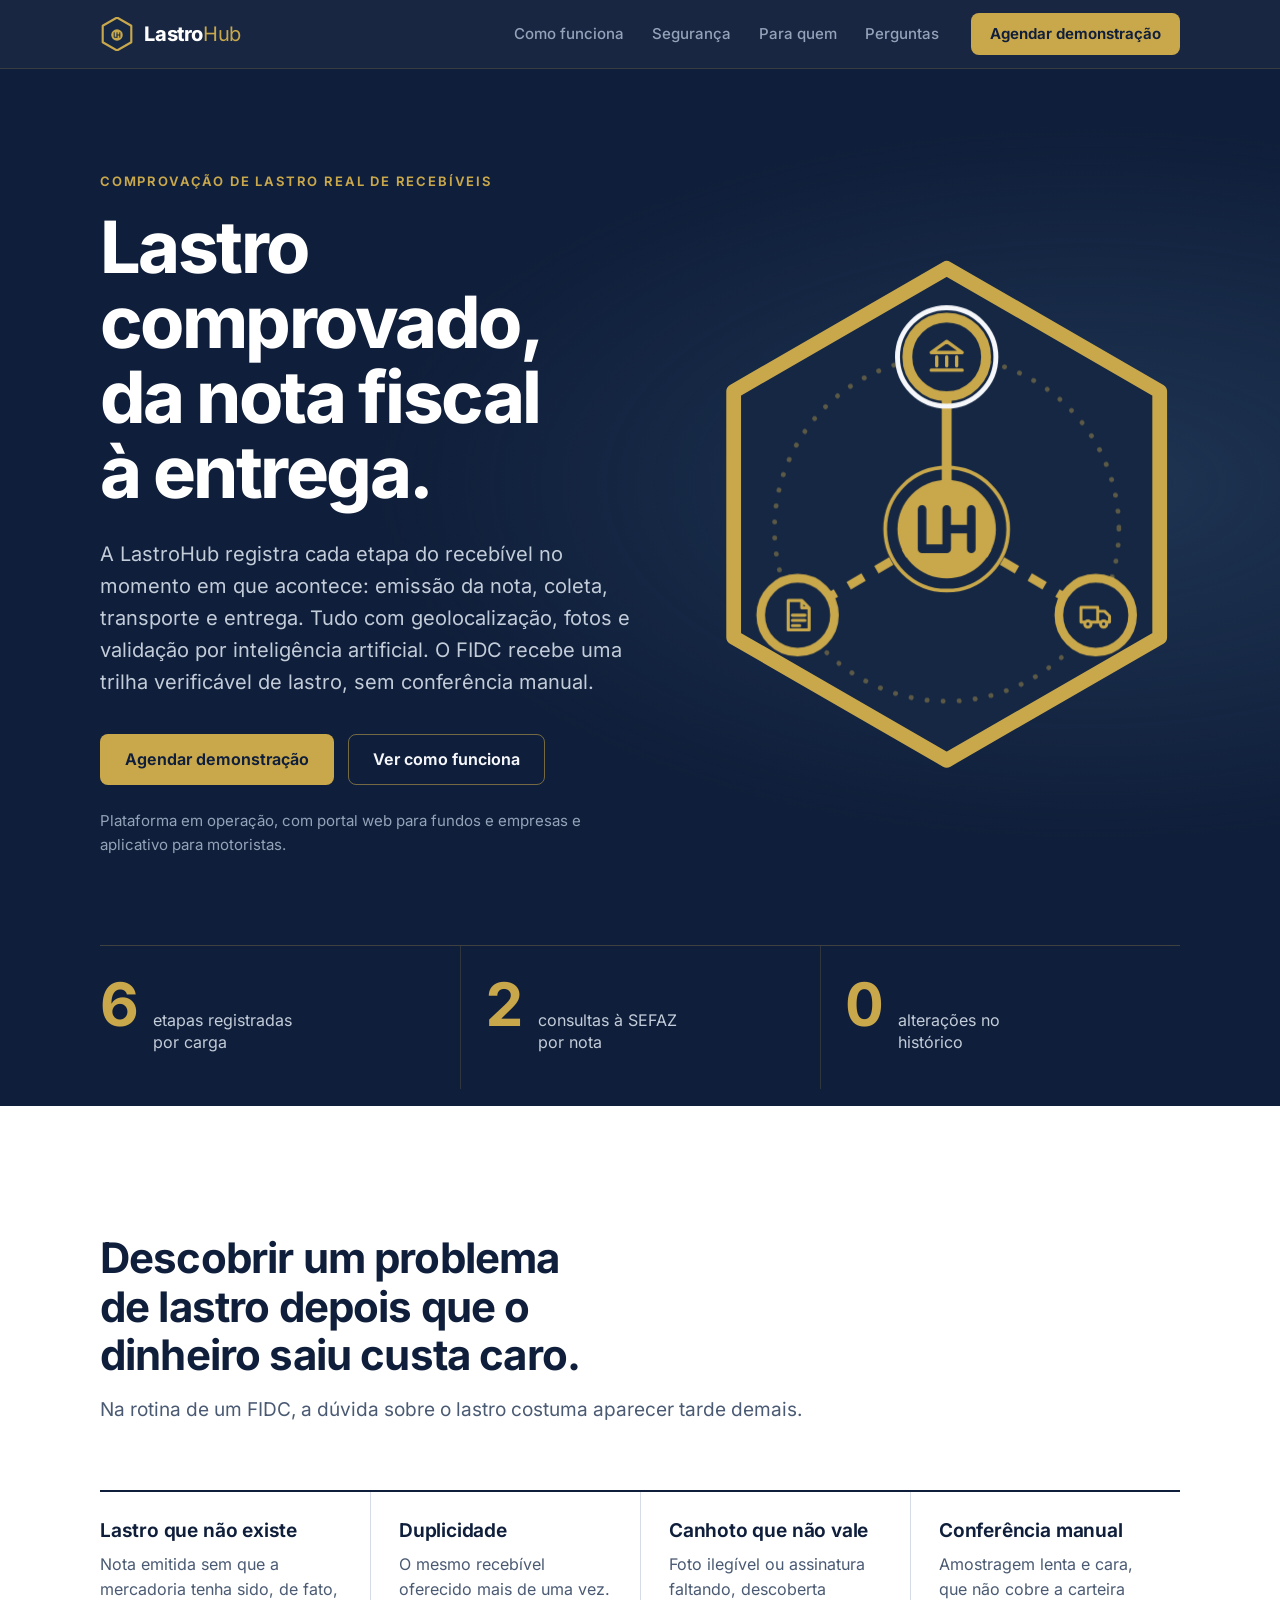
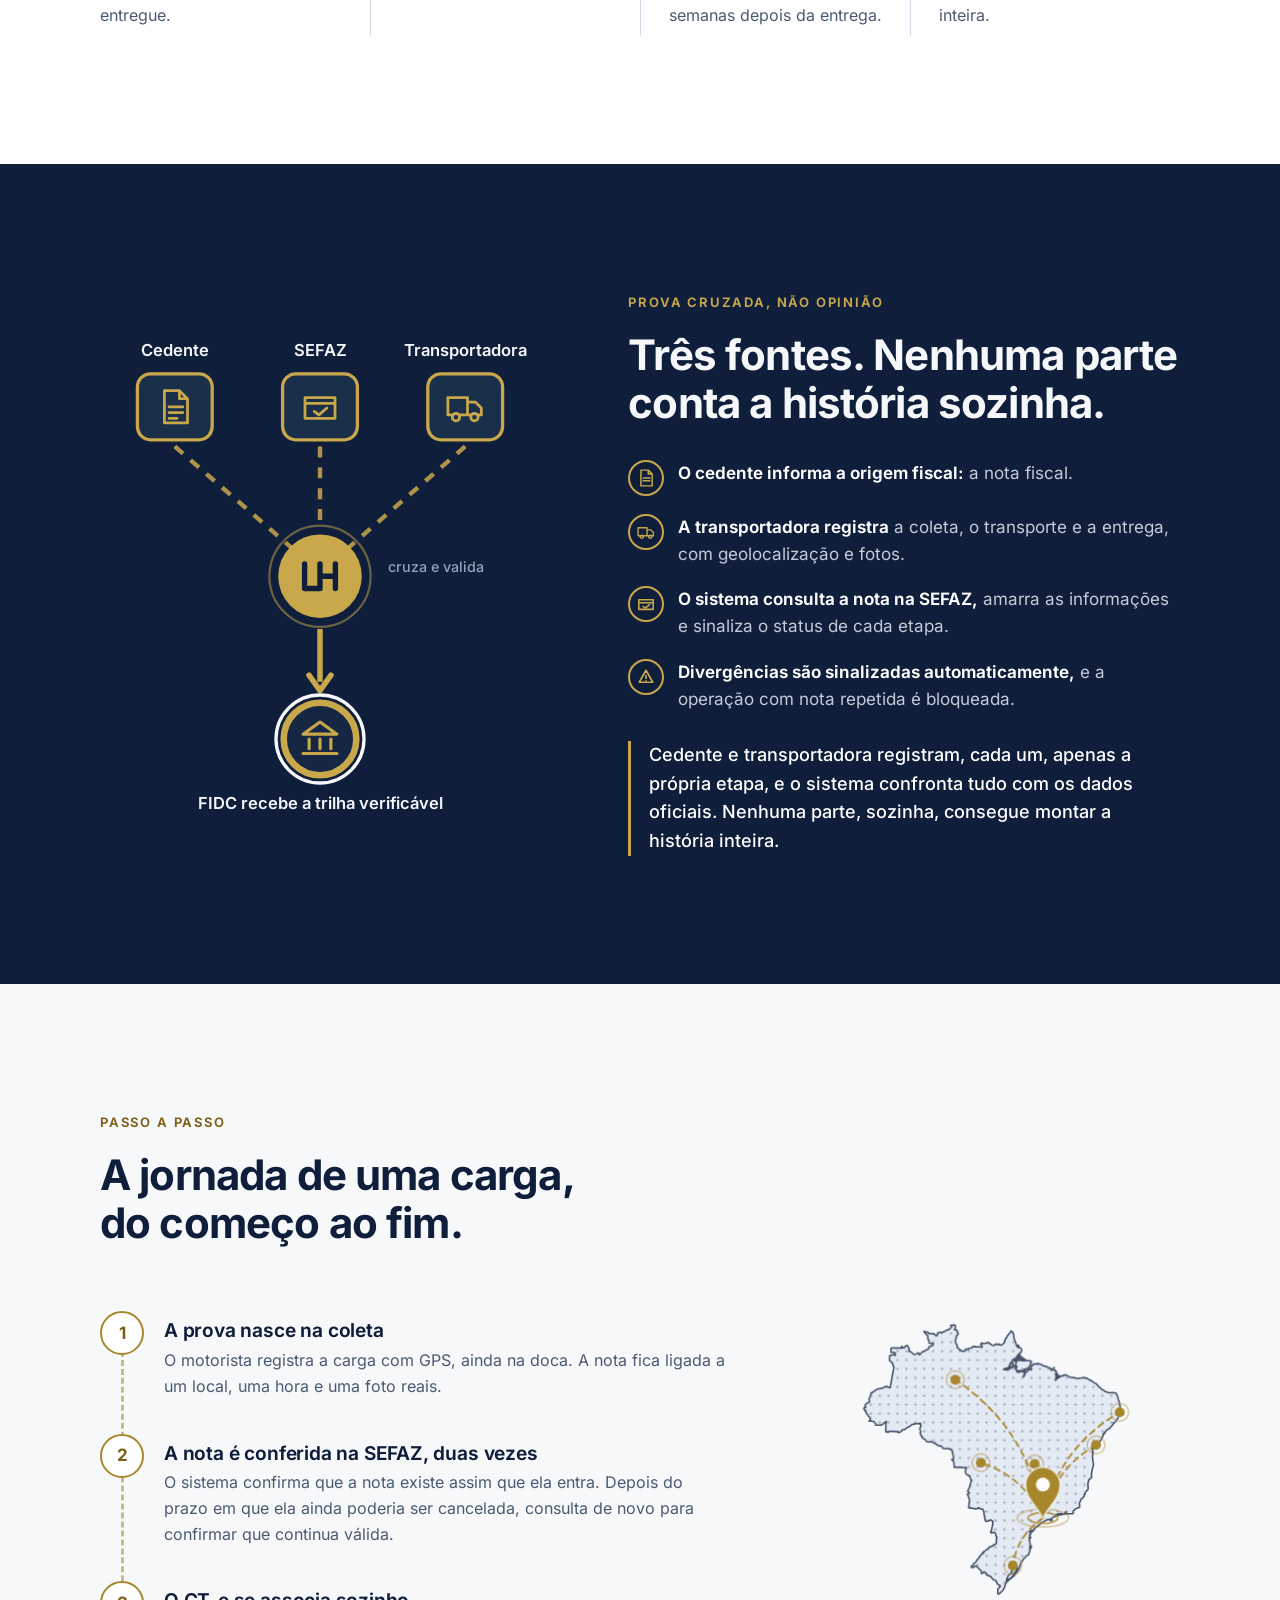
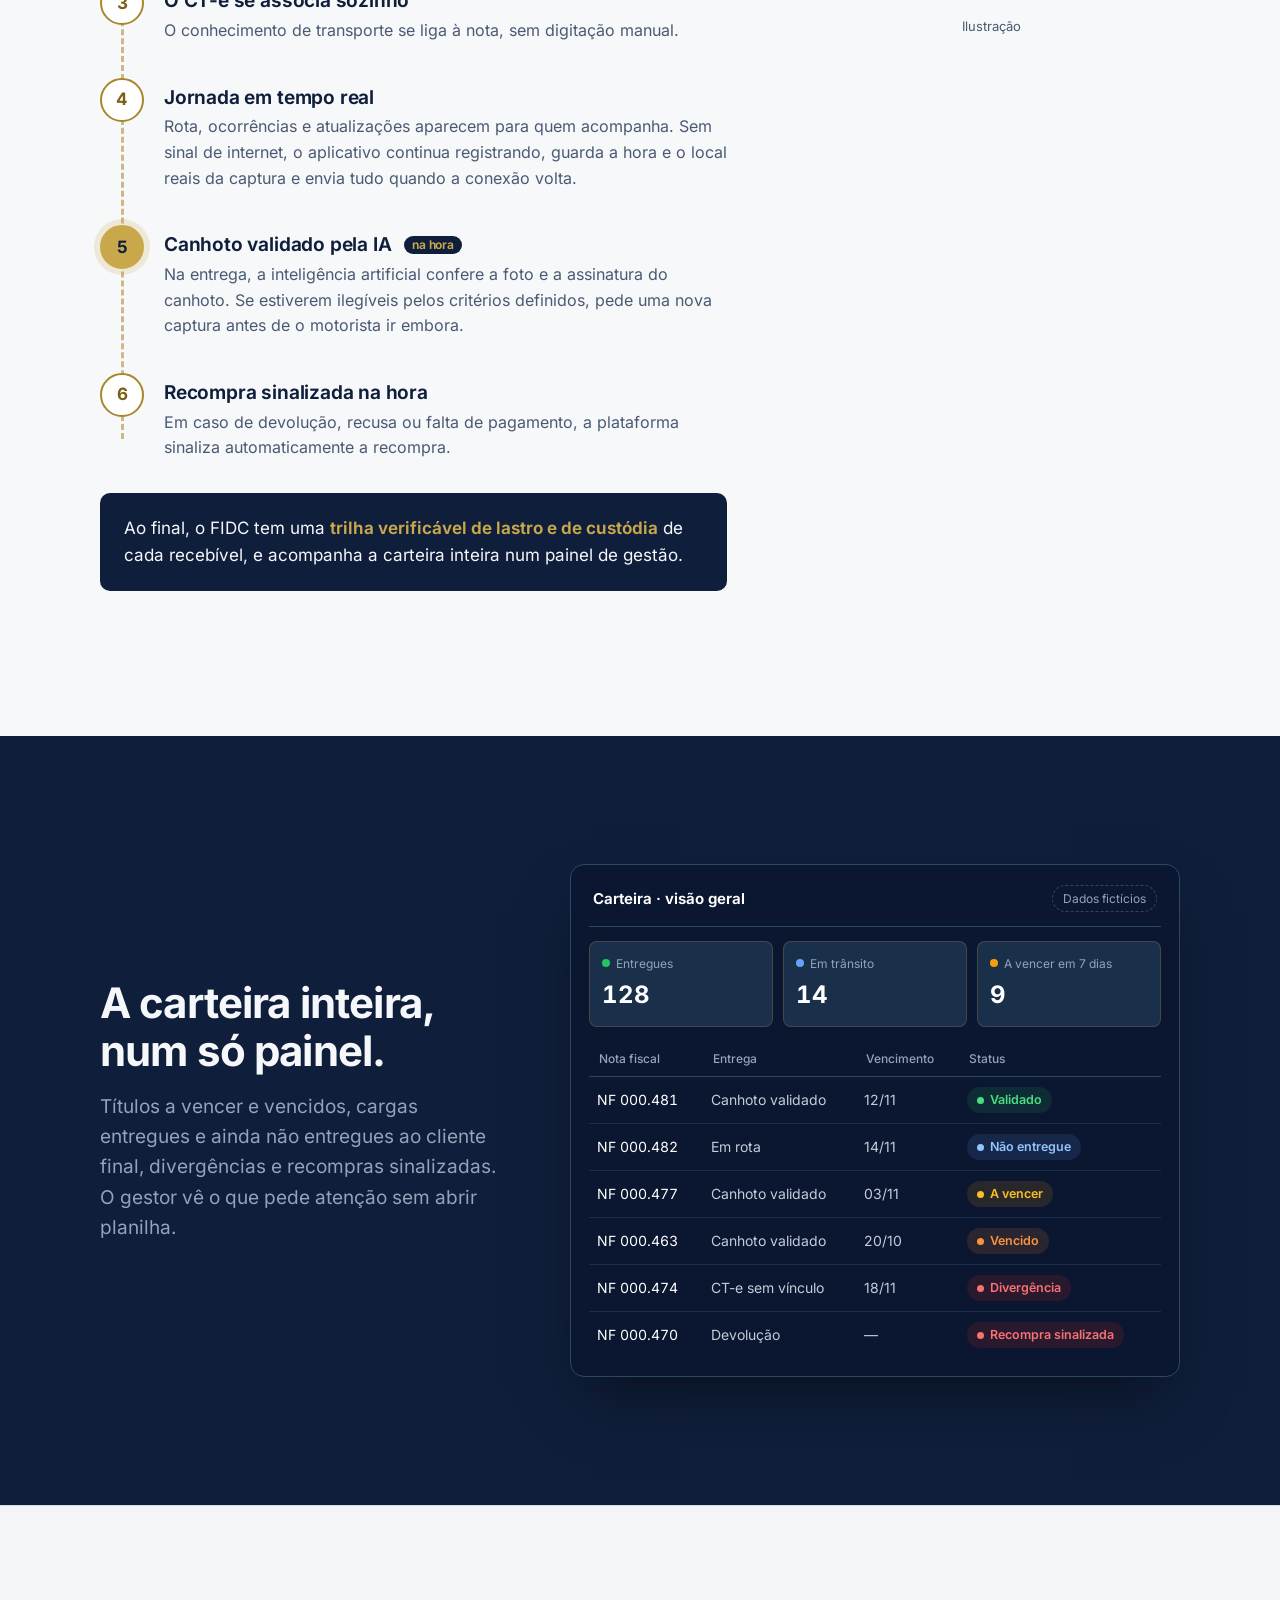
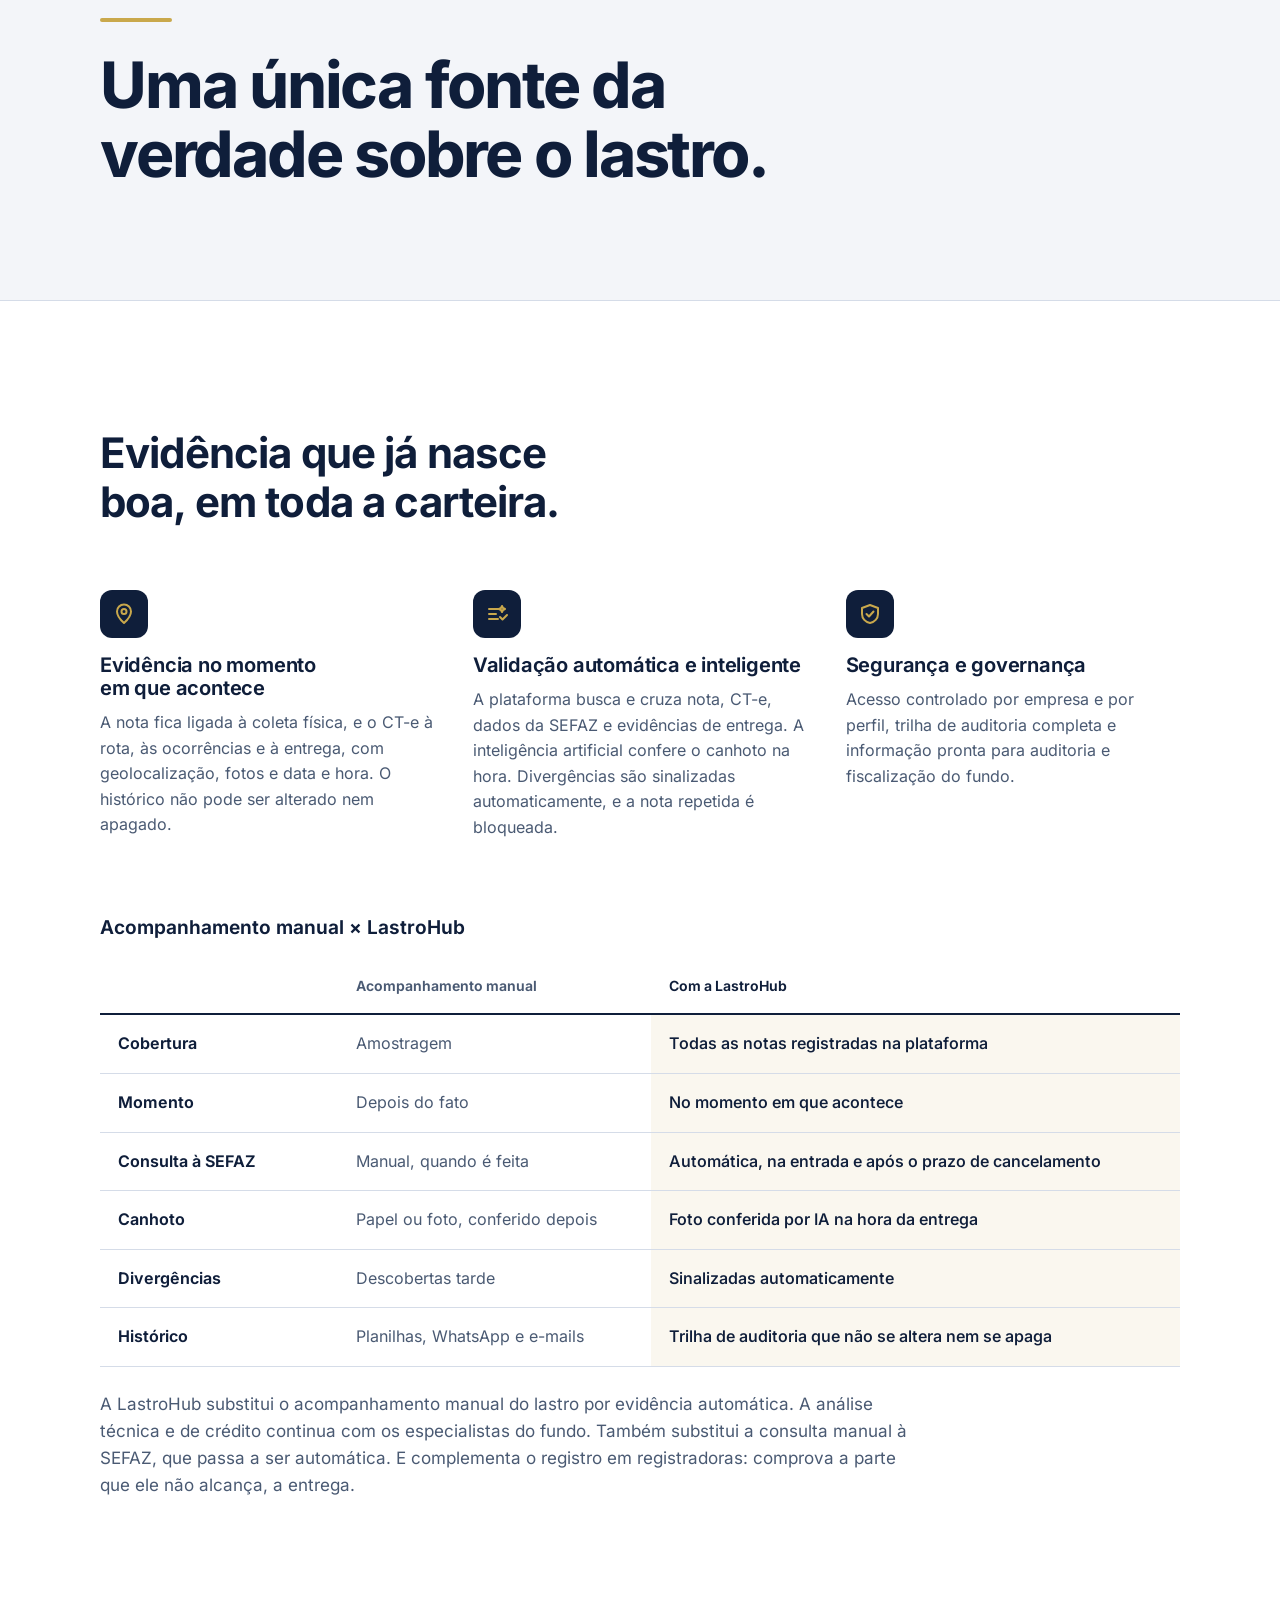
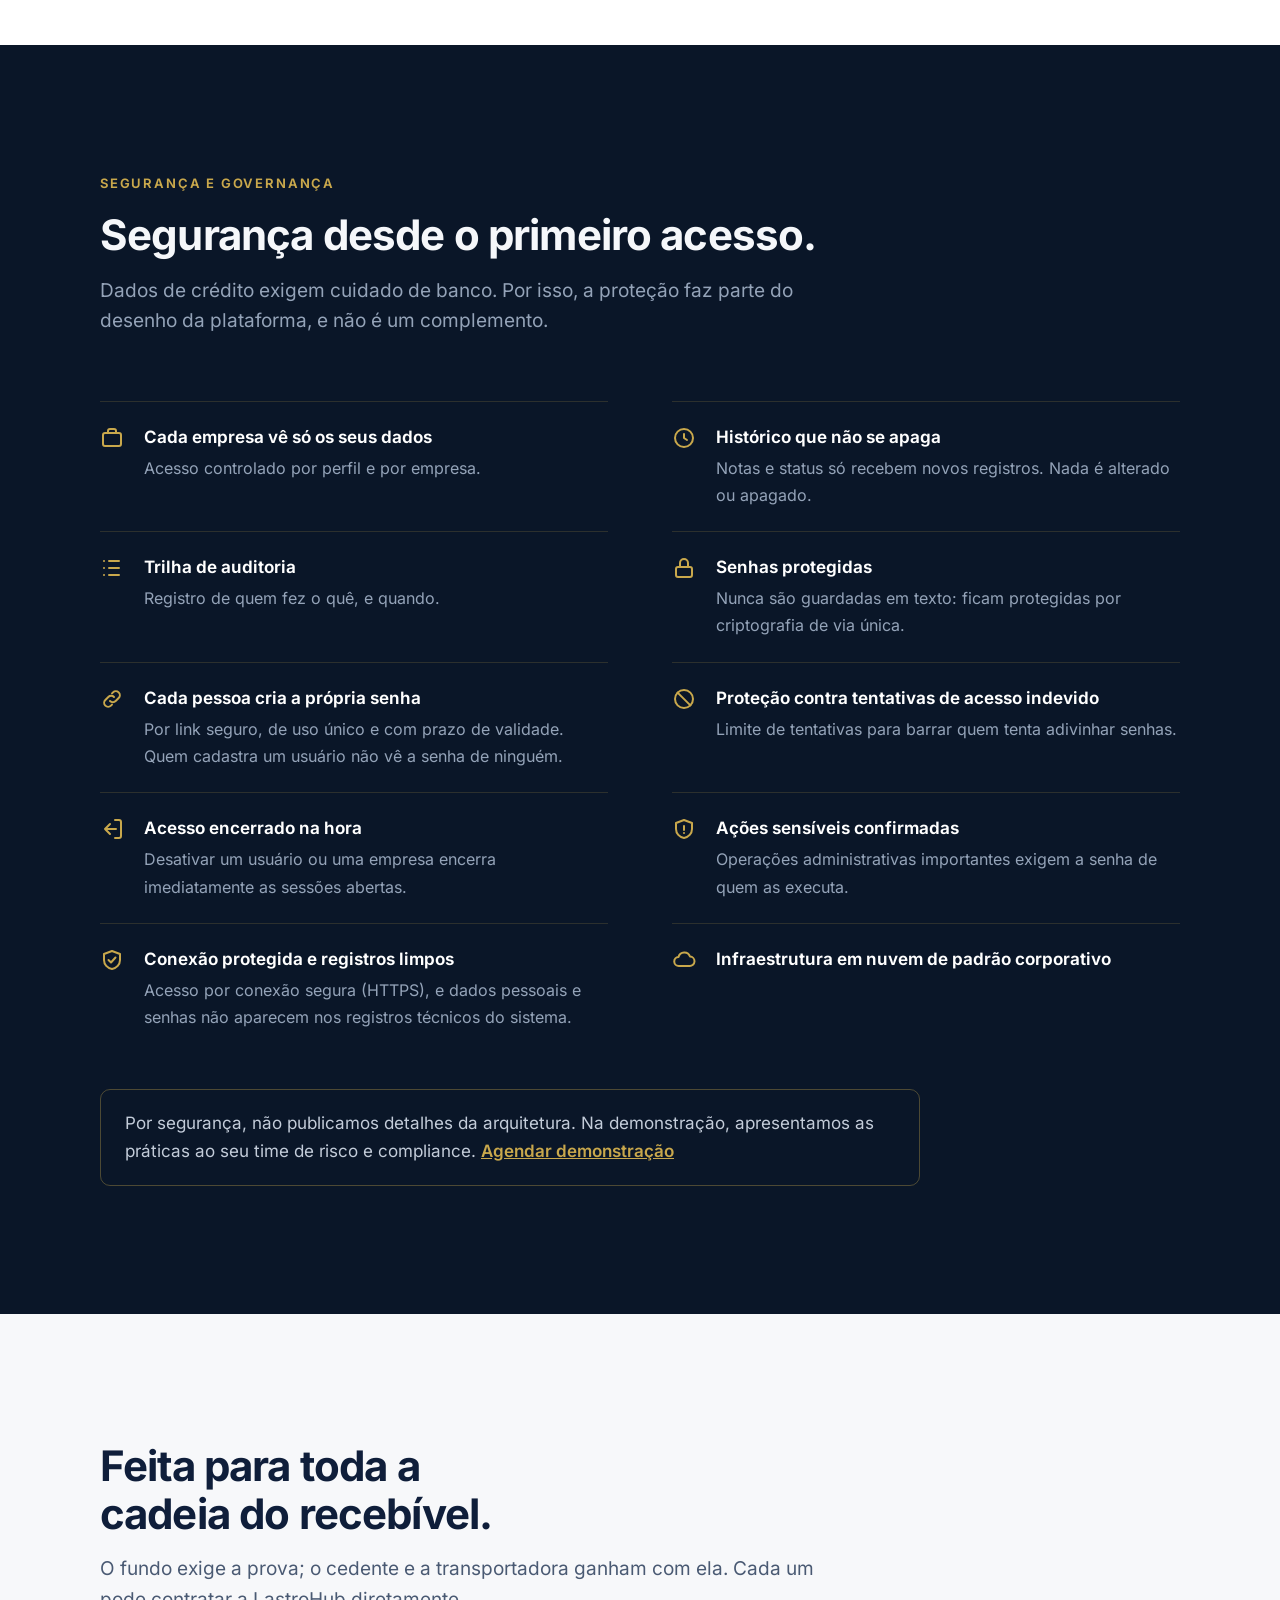
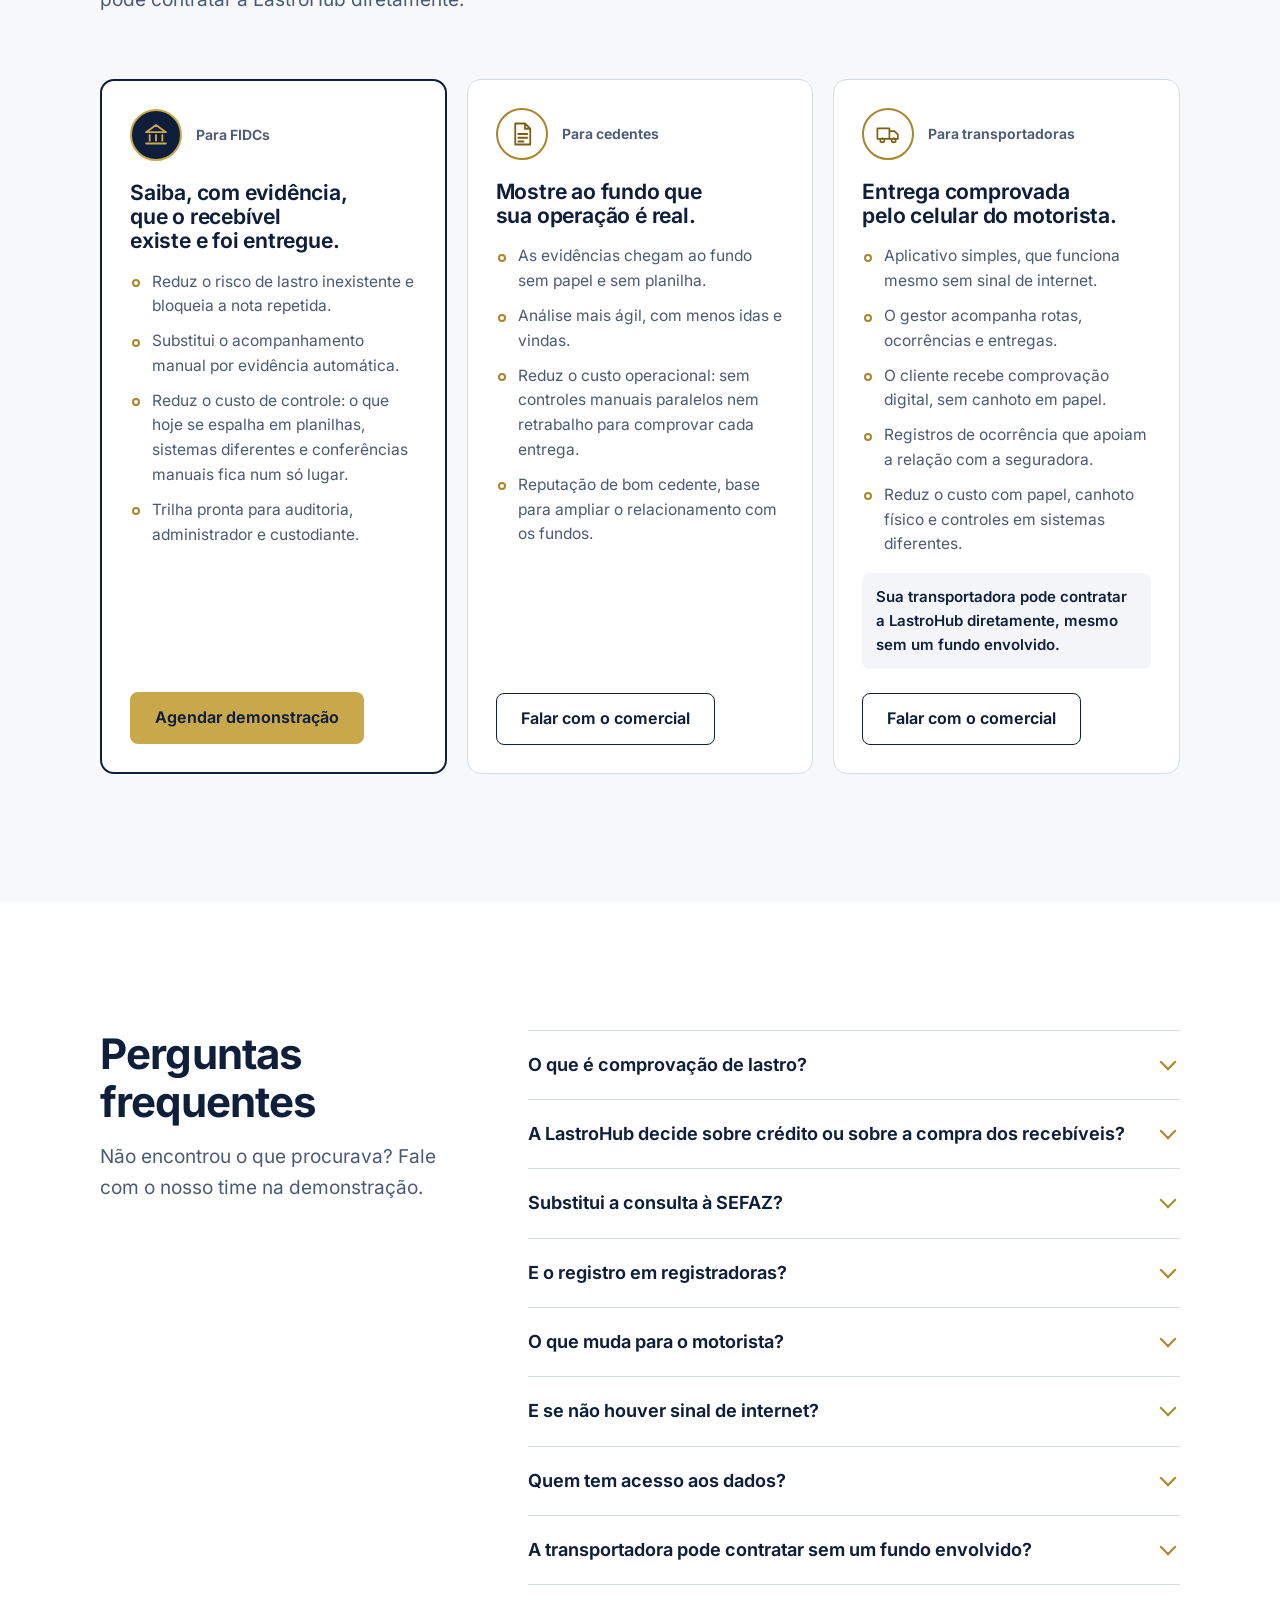
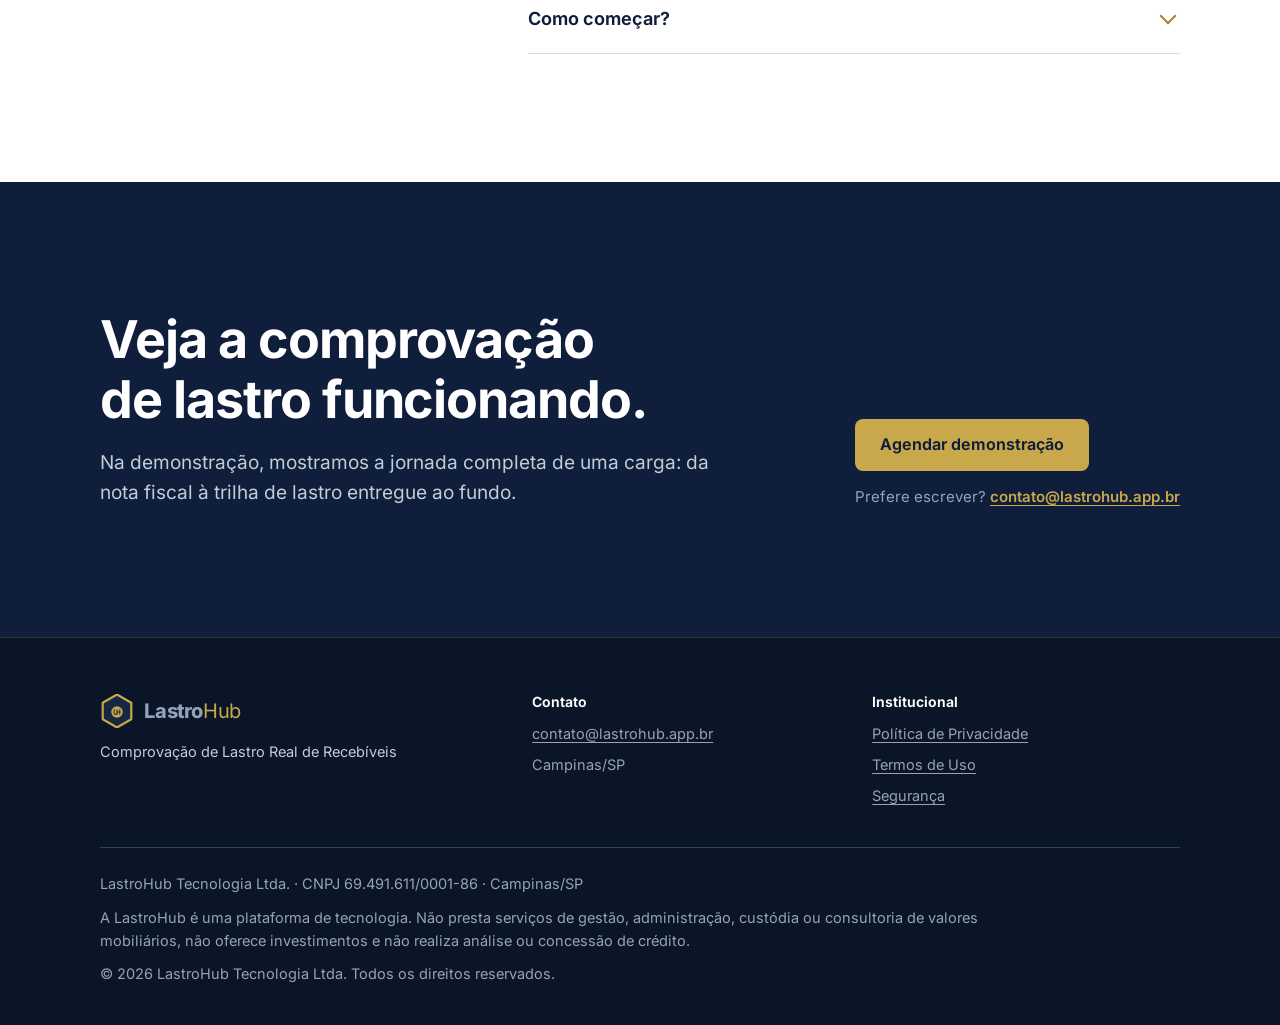
==== index.html @ a9bcff3e "Add files via upload" ====
<!doctype html>
<html lang="pt-BR">
<head>
  <meta charset="utf-8">
  <meta name="viewport" content="width=device-width, initial-scale=1">
  <title>LastroHub | Comprovação de lastro de recebíveis para FIDCs</title>
  <meta name="description" content="Evidência de que o recebível existe e foi entregue: nota fiscal, CT-e, SEFAZ e canhoto validado por IA numa trilha verificável para FIDCs.">
  <link rel="canonical" href="https://lastrohub.app.br/">
  <meta name="theme-color" content="#0F1E3A">

  <!-- Compartilhamento (WhatsApp, LinkedIn, e-mail) -->
  <meta property="og:type" content="website">
  <meta property="og:locale" content="pt_BR">
  <meta property="og:site_name" content="LastroHub">
  <meta property="og:url" content="https://lastrohub.app.br/">
  <meta property="og:title" content="LastroHub: lastro comprovado, da nota fiscal à entrega.">
  <meta property="og:description" content="Evidência verificável para FIDCs, registrada no momento da coleta, do transporte e da entrega.">
  <meta property="og:image" content="https://lastrohub.app.br/assets/img/compartilhamento.png">
  <meta property="og:image:width" content="1200">
  <meta property="og:image:height" content="630">
  <meta property="og:image:alt" content="LastroHub: lastro comprovado, da nota fiscal à entrega.">
  <meta name="twitter:card" content="summary_large_image">

  <link rel="icon" href="assets/img/favicon.svg" type="image/svg+xml">
  <link rel="icon" href="assets/img/favicon-32.png" sizes="32x32" type="image/png">
  <link rel="apple-touch-icon" href="assets/img/apple-touch-icon.png">
  <link rel="preload" href="assets/fonts/inter-latin.woff2" as="font" type="font/woff2" crossorigin>
  <link rel="stylesheet" href="assets/css/site.css">

  <script type="application/ld+json">
  {
    "@context": "https://schema.org",
    "@type": "Organization",
    "name": "LastroHub",
    "legalName": "LastroHub Tecnologia Ltda.",
    "taxID": "69.491.611/0001-86",
    "url": "https://lastrohub.app.br/",
    "logo": "https://lastrohub.app.br/assets/img/apple-touch-icon.png",
    "description": "Plataforma de comprovação de lastro de recebíveis para FIDCs.",
    "address": { "@type": "PostalAddress", "addressLocality": "Campinas", "addressRegion": "SP", "addressCountry": "BR" }
  }
  </script>
</head>
<body>
  <a class="pular" href="#principal">Pular para o conteúdo</a>

  <!-- ================= TOPO ================= -->
  <header class="topo">
    <div class="conteudo">
      <a class="marca" href="./" aria-label="LastroHub, início">
        <svg viewBox="40 14 360 412" aria-hidden="true"><polygon points="220,20 393.2,120 393.2,320 220,420 46.8,320 46.8,120" fill="#152743" stroke="#C9A84C" stroke-width="26" stroke-linejoin="round"/><circle cx="220" cy="232" r="70" fill="#C9A84C"/><path transform="translate(220 232) scale(1.7)" d="M-20 -16V16H0 M0 -16V16 M20 -16V16 M0 0H20" fill="none" stroke="#152743" stroke-width="7" stroke-linecap="round" stroke-linejoin="round"/></svg>
        <span><b>Lastro</b><i>Hub</i></span>
      </a>
      <nav class="menu" aria-label="Seções da página">
        <a href="#como-funciona">Como funciona</a>
        <a href="#seguranca">Segurança</a>
        <a href="#para-quem">Para quem</a>
        <a href="#perguntas">Perguntas</a>
      </nav>
      <a class="botao botao--principal" data-acao="agendar" href="#contato">Agendar demonstração</a>
    </div>
  </header>

  <main id="principal">

    <!-- ================= 1. ABERTURA ================= -->
    <!-- TEXTO: TÍTULO PRINCIPAL E SUBTÍTULO -->
    <section class="abertura" aria-labelledby="titulo-principal">
      <div class="conteudo">
        <div class="abertura__grade">
          <div>
            <span class="sobretitulo">Comprovação de lastro real de recebíveis</span>
            <h1 id="titulo-principal">Lastro comprovado, da nota fiscal à entrega.</h1>
            <p class="abertura__sub">A LastroHub registra cada etapa do recebível no momento em que acontece: emissão da nota, coleta, transporte e entrega. Tudo com geolocalização, fotos e validação por inteligência artificial. O FIDC recebe uma trilha verificável de lastro, sem conferência manual.</p>
            <div class="abertura__acoes">
              <a class="botao botao--principal" data-acao="agendar" href="#contato">Agendar demonstração</a>
              <a class="botao botao--secundario" href="#como-funciona">Ver como funciona</a>
            </div>
            <p class="abertura__apoio">Plataforma em operação, com portal web para fundos e empresas e aplicativo para motoristas.</p>
          </div>

          <!-- Símbolo animado: as linhas ligam fundo, nota fiscal e transporte -->
          <div class="simbolo-vivo" aria-hidden="true">
            <svg viewBox="30 10 380 420">
              <defs>
                <mask id="m-doc" maskUnits="userSpaceOnUse" x="0" y="0" width="440" height="440">
                  <line class="sv-revela sv-revela--doc" x1="220" y1="232" x2="98.8" y2="302" stroke="#fff" stroke-width="16"/>
                </mask>
                <mask id="m-cam" maskUnits="userSpaceOnUse" x="0" y="0" width="440" height="440">
                  <line class="sv-revela sv-revela--caminhao" x1="220" y1="232" x2="341.2" y2="302" stroke="#fff" stroke-width="16"/>
                </mask>
              </defs>
              <polygon points="220,20 393.2,120 393.2,320 220,420 46.8,320 46.8,120" fill="#152743" stroke="#C9A84C" stroke-width="12" stroke-linejoin="round"/>
              <circle class="sv-orbita" cx="220" cy="232" r="140" fill="none" stroke="#C9A84C" stroke-opacity="0.4" stroke-width="4" stroke-linecap="round" stroke-dasharray="0.1 13"/>
              <line class="sv-revela sv-revela--banco" x1="220" y1="232" x2="220" y2="92" stroke="#C9A84C" stroke-width="8"/>
              <line x1="220" y1="232" x2="98.8" y2="302" stroke="#C9A84C" stroke-width="7" stroke-dasharray="14 12" mask="url(#m-doc)"/>
              <line x1="220" y1="232" x2="341.2" y2="302" stroke="#C9A84C" stroke-width="7" stroke-dasharray="14 12" mask="url(#m-cam)"/>
              <g transform="translate(220 92)"><g class="sv-no sv-no--banco">
                <circle r="40" fill="none" stroke="#F5F7FA" stroke-width="4"/><circle r="32" fill="#152743" stroke="#C9A84C" stroke-width="8"/>
                <path transform="scale(0.9)" d="M-14 -4L0 -14L14 -4Z M-9 0V8 M0 0V8 M9 0V8 M-14 12H14" fill="none" stroke="#C9A84C" stroke-width="3" stroke-linejoin="round" stroke-linecap="round"/>
              </g></g>
              <g transform="translate(98.8 302)"><g class="sv-no sv-no--doc">
                <circle r="30" fill="#152743" stroke="#C9A84C" stroke-width="7"/>
                <path transform="scale(0.85)" d="M-9 -14H4L11 -7V14H-9Z M4 -14V-7H11 M-5 0H7 M-5 5H7 M-5 10H2" fill="none" stroke="#C9A84C" stroke-width="3" stroke-linejoin="round" stroke-linecap="round"/>
              </g></g>
              <g transform="translate(341.2 302)"><g class="sv-no sv-no--caminhao">
                <circle r="30" fill="#152743" stroke="#C9A84C" stroke-width="7"/>
                <g transform="scale(0.8)" fill="none" stroke="#C9A84C" stroke-width="3" stroke-linejoin="round" stroke-linecap="round"><path d="M-15 -8H2V7H-15Z M2 -4H9L14 1V7H2"/><circle cx="-8" cy="9" r="3.2" fill="#152743"/><circle cx="8" cy="9" r="3.2" fill="#152743"/></g>
              </g></g>
              <g transform="translate(220 232)"><g class="sv-no sv-no--centro">
                <circle r="50" fill="none" stroke="#C9A84C" stroke-width="3"/><circle r="40" fill="#C9A84C"/>
                <path d="M-20 -16V16H0 M0 -16V16 M20 -16V16 M0 0H20" fill="none" stroke="#152743" stroke-width="7" stroke-linecap="round" stroke-linejoin="round"/>
              </g></g>
            </svg>
          </div>
        </div>

        <!-- Faixa de fatos do produto -->
        <div class="fatos">
          <p class="fato"><strong>6</strong><span>etapas registradas por carga</span></p>
          <p class="fato"><strong>2</strong><span>consultas à SEFAZ por nota</span></p>
          <p class="fato"><strong>0</strong><span>alterações no histórico</span></p>
        </div>
      </div>
    </section>

    <!-- ================= 2. O PROBLEMA ================= -->
    <section class="secao" aria-labelledby="t-problema">
      <div class="conteudo">
        <div class="intro">
          <h2 id="t-problema">Descobrir um problema de lastro depois que o dinheiro saiu custa caro.</h2>
          <p>Na rotina de um FIDC, a dúvida sobre o lastro costuma aparecer tarde demais.</p>
        </div>
        <div class="dores">
          <div class="dor"><h3>Lastro que não existe</h3><p>Nota emitida sem que a mercadoria tenha sido, de fato, entregue.</p></div>
          <div class="dor"><h3>Duplicidade</h3><p>O mesmo recebível oferecido mais de uma vez.</p></div>
          <div class="dor"><h3>Canhoto que não vale</h3><p>Foto ilegível ou assinatura faltando, descoberta semanas depois da entrega.</p></div>
          <div class="dor"><h3>Conferência manual</h3><p>Amostragem lenta e cara, que não cobre a carteira inteira.</p></div>
        </div>
      </div>
    </section>

    <!-- ================= 3A. PROVA CRUZADA ================= -->
    <section class="secao secao--escura" id="como-funciona" aria-labelledby="t-cruzada">
      <div class="conteudo cruzada">
        <figure class="cruzada__diagrama" style="margin:0">
          <svg viewBox="0 0 400 440" role="img" aria-labelledby="d-cruzada">
            <title id="d-cruzada">Caminho da prova: cedente, SEFAZ e transportadora alimentam a LastroHub, que cruza as informações e entrega ao FIDC uma trilha verificável.</title>
            <g font-family="Inter, sans-serif" font-size="15" font-weight="600" fill="#F5F7FA" text-anchor="middle">
              <text x="68" y="22">Cedente</text>
              <text x="200" y="22">SEFAZ</text>
              <text x="332" y="22">Transportadora</text>
            </g>
            <g stroke="#C9A84C" stroke-width="4" stroke-dasharray="10 9" fill="none" opacity=".85">
              <line x1="68" y1="104" x2="174" y2="196"/>
              <line x1="200" y1="104" x2="200" y2="180"/>
              <line x1="332" y1="104" x2="226" y2="196"/>
            </g>
            <g transform="translate(68 68)"><rect x="-34" y="-30" width="68" height="60" rx="12" fill="#1A2F4A" stroke="#C9A84C" stroke-width="3"/>
              <path transform="scale(1.05)" d="M-9 -14H4L11 -7V14H-9Z M4 -14V-7H11 M-5 0H7 M-5 5H7 M-5 10H2" fill="none" stroke="#C9A84C" stroke-width="2.4" stroke-linejoin="round" stroke-linecap="round"/></g>
            <g transform="translate(200 68)"><rect x="-34" y="-30" width="68" height="60" rx="12" fill="#1A2F4A" stroke="#C9A84C" stroke-width="3"/>
              <g transform="scale(1.05)" fill="none" stroke="#C9A84C" stroke-width="2.4" stroke-linecap="round" stroke-linejoin="round"><path d="M-13 -8H13V10H-13Z M-13 -3H13"/><path d="M-5 4L-1 7L6 1"/></g></g>
            <g transform="translate(332 68)"><rect x="-34" y="-30" width="68" height="60" rx="12" fill="#1A2F4A" stroke="#C9A84C" stroke-width="3"/>
              <g transform="scale(1.05)" fill="none" stroke="#C9A84C" stroke-width="2.4" stroke-linejoin="round" stroke-linecap="round"><path d="M-15 -8H2V7H-15Z M2 -4H9L14 1V7H2"/><circle cx="-8" cy="9" r="3.2" fill="#1A2F4A"/><circle cx="8" cy="9" r="3.2" fill="#1A2F4A"/></g></g>
            <circle cx="200" cy="222" r="46" fill="none" stroke="#C9A84C" stroke-width="2" opacity=".5"/>
            <circle cx="200" cy="222" r="38" fill="#C9A84C"/>
            <path transform="translate(200 222) scale(.7)" d="M-20 -16V16H0 M0 -16V16 M20 -16V16 M0 0H20" fill="none" stroke="#0F1E3A" stroke-width="7" stroke-linecap="round" stroke-linejoin="round"/>
            <text x="262" y="218" font-family="Inter, sans-serif" font-size="13" font-weight="500" fill="#94A3B8">cruza e valida</text>
            <line x1="200" y1="270" x2="200" y2="318" stroke="#C9A84C" stroke-width="5"/>
            <path d="M190 312L200 326L210 312" fill="none" stroke="#C9A84C" stroke-width="5" stroke-linecap="round" stroke-linejoin="round"/>
            <g transform="translate(200 370)"><circle r="40" fill="none" stroke="#F5F7FA" stroke-width="3"/><circle r="33" fill="#152743" stroke="#C9A84C" stroke-width="6"/>
              <path transform="scale(1.1)" d="M-14 -4L0 -14L14 -4Z M-9 0V8 M0 0V8 M9 0V8 M-14 12H14" fill="none" stroke="#C9A84C" stroke-width="2.6" stroke-linejoin="round" stroke-linecap="round"/></g>
            <text x="200" y="434" font-family="Inter, sans-serif" font-size="15" font-weight="600" fill="#F5F7FA" text-anchor="middle">FIDC recebe a trilha verificável</text>
          </svg>
        </figure>

        <div>
          <span class="sobretitulo">Prova cruzada, não opinião</span>
          <h2 id="t-cruzada">Três fontes. Nenhuma parte conta a história sozinha.</h2>
          <ul class="cruzada__lista">
            <li><span class="icone-redondo"><svg viewBox="-16 -16 32 32" aria-hidden="true"><path d="M-9 -14H4L11 -7V14H-9Z M4 -14V-7H11 M-5 0H7 M-5 5H7" fill="none" stroke="currentColor" stroke-width="2.6" stroke-linejoin="round" stroke-linecap="round"/></svg></span><span><b>O cedente informa a origem fiscal:</b> a nota fiscal.</span></li>
            <li><span class="icone-redondo"><svg viewBox="-17 -17 34 34" aria-hidden="true"><g fill="none" stroke="currentColor" stroke-width="2.6" stroke-linejoin="round" stroke-linecap="round"><path d="M-15 -8H2V7H-15Z M2 -4H9L14 1V7H2"/><circle cx="-8" cy="9" r="3"/><circle cx="8" cy="9" r="3"/></g></svg></span><span><b>A transportadora registra</b> a coleta, o transporte e a entrega, com geolocalização e fotos.</span></li>
            <li><span class="icone-redondo"><svg viewBox="-15 -15 30 30" aria-hidden="true"><g fill="none" stroke="currentColor" stroke-width="2.6" stroke-linecap="round" stroke-linejoin="round"><path d="M-12 -7H12V9H-12Z M-12 -2H12"/><path d="M-5 4L-1 7L6 1"/></g></svg></span><span><b>O sistema consulta a nota na SEFAZ,</b> amarra as informações e sinaliza o status de cada etapa.</span></li>
            <li><span class="icone-redondo"><svg viewBox="0 0 24 24" aria-hidden="true"><path d="M12 3l9 16H3z M12 10v4 M12 17h.01" fill="none" stroke="currentColor" stroke-width="2.2" stroke-linecap="round" stroke-linejoin="round"/></svg></span><span><b>Divergências são sinalizadas automaticamente,</b> e a operação com nota repetida é bloqueada.</span></li>
          </ul>
          <p class="cruzada__fecho">Cedente e transportadora registram, cada um, apenas a própria etapa, e o sistema confronta tudo com os dados oficiais. Nenhuma parte, sozinha, consegue montar a história inteira.</p>
        </div>
      </div>
    </section>

    <!-- ================= 3B. JORNADA DE UMA CARGA ================= -->
    <section class="secao secao--leitura" aria-labelledby="t-jornada">
      <div class="conteudo">
        <div class="intro">
          <span class="sobretitulo">Passo a passo</span>
          <h2 id="t-jornada">A jornada de uma carga, do começo ao fim.</h2>
        </div>
        <div class="jornada">
          <div>
            <ol class="passos">
              <li class="passo"><span class="passo__n">1</span><div><h3>A prova nasce na coleta</h3><p>O motorista registra a carga com GPS, ainda na doca. A nota fica ligada a um local, uma hora e uma foto reais.</p></div></li>
              <li class="passo"><span class="passo__n">2</span><div><h3>A nota é conferida na SEFAZ, duas vezes</h3><p>O sistema confirma que a nota existe assim que ela entra. Depois do prazo em que ela ainda poderia ser cancelada, consulta de novo para confirmar que continua válida.</p></div></li>
              <li class="passo"><span class="passo__n">3</span><div><h3>O CT-e se associa sozinho</h3><p>O conhecimento de transporte se liga à nota, sem digitação manual.</p></div></li>
              <li class="passo"><span class="passo__n">4</span><div><h3>Jornada em tempo real</h3><p>Rota, ocorrências e atualizações aparecem para quem acompanha. Sem sinal de internet, o aplicativo continua registrando, guarda a hora e o local reais da captura e envia tudo quando a conexão volta.</p></div></li>
              <li class="passo passo--climax"><span class="passo__n">5</span><div><h3>Canhoto validado pela IA <span class="selo-ia">na hora</span></h3><p>Na entrega, a inteligência artificial confere a foto e a assinatura do canhoto. Se estiverem ilegíveis pelos critérios definidos, pede uma nova captura antes de o motorista ir embora.</p></div></li>
              <li class="passo"><span class="passo__n">6</span><div><h3>Recompra sinalizada na hora</h3><p>Em caso de devolução, recusa ou falta de pagamento, a plataforma sinaliza automaticamente a recompra.</p></div></li>
            </ol>
            <p class="jornada__fecho">Ao final, o FIDC tem uma <strong>trilha verificável de lastro e de custódia</strong> de cada recebível, e acompanha a carteira inteira num painel de gestão.</p>
          </div>
          <figure class="jornada__lateral" style="margin:0">
            <img src="assets/img/mapa-rotas.png" width="380" height="300" alt="Ilustração de um mapa do Brasil com rotas de coleta e entrega." loading="lazy">
            <figcaption class="legenda">Ilustração</figcaption>
          </figure>
        </div>
      </div>
    </section>

    <!-- ================= 3C. PAINEL DE GESTÃO ================= -->
    <section class="secao secao--escura" aria-labelledby="t-painel">
      <div class="conteudo painel-secao">
        <div class="intro">
          <h2 id="t-painel">A carteira inteira, num só painel.</h2>
          <p>Títulos a vencer e vencidos, cargas entregues e ainda não entregues ao cliente final, divergências e recompras sinalizadas. O gestor vê o que pede atenção sem abrir planilha.</p>
        </div>
        <figure class="painel" style="margin:0" aria-label="Ilustração do painel de gestão da carteira, com dados fictícios">
          <div class="painel__barra">
            <span class="painel__titulo">Carteira · visão geral</span>
            <span class="painel__ficticio">Dados fictícios</span>
          </div>
          <div class="painel__kpis" aria-hidden="true">
            <div class="kpi"><span><i style="background:#22C55E"></i>Entregues</span><strong>128</strong></div>
            <div class="kpi"><span><i style="background:#60A5FA"></i>Em trânsito</span><strong>14</strong></div>
            <div class="kpi"><span><i style="background:#F59E0B"></i>A vencer em 7 dias</span><strong>9</strong></div>
          </div>
          <div class="painel__rolagem" aria-hidden="true">
            <table>
              <thead><tr><th>Nota fiscal</th><th class="col-opcional">Entrega</th><th>Vencimento</th><th>Status</th></tr></thead>
              <tbody>
                <tr><td>NF 000.481</td><td class="col-opcional">Canhoto validado</td><td>12/11</td><td><span class="status s-ok">Validado</span></td></tr>
                <tr><td>NF 000.482</td><td class="col-opcional">Em rota</td><td>14/11</td><td><span class="status s-transito">Não entregue</span></td></tr>
                <tr><td>NF 000.477</td><td class="col-opcional">Canhoto validado</td><td>03/11</td><td><span class="status s-vencer">A vencer</span></td></tr>
                <tr><td>NF 000.463</td><td class="col-opcional">Canhoto validado</td><td>20/10</td><td><span class="status s-vencido">Vencido</span></td></tr>
                <tr><td>NF 000.474</td><td class="col-opcional">CT-e sem vínculo</td><td>18/11</td><td><span class="status s-div">Divergência</span></td></tr>
                <tr><td>NF 000.470</td><td class="col-opcional">Devolução</td><td>—</td><td><span class="status s-div">Recompra sinalizada</span></td></tr>
              </tbody>
            </table>
          </div>
        </figure>
      </div>
    </section>

    <!-- ================= FAIXA DE DESTAQUE ================= -->
    <section class="faixa" aria-label="Destaque">
      <div class="conteudo">
        <span class="traco" aria-hidden="true"></span>
        <p>Uma única fonte da verdade sobre o lastro.</p>
      </div>
    </section>

    <!-- ================= 4. POR QUE A LASTROHUB ================= -->
    <section class="secao" aria-labelledby="t-porque">
      <div class="conteudo">
        <div class="intro">
          <h2 id="t-porque">Evidência que já nasce boa, em toda a carteira.</h2>
        </div>
        <div class="pilares">
          <div class="pilar">
            <span class="pilar__icone"><svg viewBox="0 0 24 24" aria-hidden="true"><g fill="none" stroke="currentColor" stroke-width="2" stroke-linecap="round" stroke-linejoin="round"><path d="M12 21s-7-6.2-7-11.5A7 7 0 0 1 19 9.5C19 14.8 12 21 12 21z"/><circle cx="12" cy="9.5" r="2.5"/></g></svg></span>
            <h3>Evidência no momento em que acontece</h3>
            <p>A nota fica ligada à coleta física, e o CT-e à rota, às ocorrências e à entrega, com geolocalização, fotos e data e hora. O histórico não pode ser alterado nem apagado.</p>
          </div>
          <div class="pilar">
            <span class="pilar__icone"><svg viewBox="0 0 24 24" aria-hidden="true"><g fill="none" stroke="currentColor" stroke-width="2" stroke-linecap="round" stroke-linejoin="round"><path d="M4 7h10M4 12h7M4 17h9"/><path d="M15 15l2.5 2.5L22 13"/><path d="M17 4l1 2 2 1-2 1-1 2-1-2-2-1 2-1z"/></g></svg></span>
            <h3>Validação automática e inteligente</h3>
            <p>A plataforma busca e cruza nota, CT-e, dados da SEFAZ e evidências de entrega. A inteligência artificial confere o canhoto na hora. Divergências são sinalizadas automaticamente, e a nota repetida é bloqueada.</p>
          </div>
          <div class="pilar">
            <span class="pilar__icone"><svg viewBox="0 0 24 24" aria-hidden="true"><g fill="none" stroke="currentColor" stroke-width="2" stroke-linecap="round" stroke-linejoin="round"><path d="M12 3l8 3v6c0 4.5-3.4 8.2-8 9-4.6-.8-8-4.5-8-9V6z"/><path d="M8.5 12l2.5 2.5 4.5-5"/></g></svg></span>
            <h3>Segurança e governança</h3>
            <p>Acesso controlado por empresa e por perfil, trilha de auditoria completa e informação pronta para auditoria e fiscalização do fundo.</p>
          </div>
        </div>

        <table class="comparativo">
          <caption>Acompanhamento manual × LastroHub</caption>
          <thead><tr><th scope="col"><span class="sr">Aspecto</span></th><th scope="col">Acompanhamento manual</th><th scope="col">Com a LastroHub</th></tr></thead>
          <tbody>
            <tr><th scope="row">Cobertura</th><td data-rotulo="Acompanhamento manual">Amostragem</td><td data-rotulo="Com a LastroHub">Todas as notas registradas na plataforma</td></tr>
            <tr><th scope="row">Momento</th><td data-rotulo="Acompanhamento manual">Depois do fato</td><td data-rotulo="Com a LastroHub">No momento em que acontece</td></tr>
            <tr><th scope="row">Consulta à SEFAZ</th><td data-rotulo="Acompanhamento manual">Manual, quando é feita</td><td data-rotulo="Com a LastroHub">Automática, na entrada e após o prazo de cancelamento</td></tr>
            <tr><th scope="row">Canhoto</th><td data-rotulo="Acompanhamento manual">Papel ou foto, conferido depois</td><td data-rotulo="Com a LastroHub">Foto conferida por IA na hora da entrega</td></tr>
            <tr><th scope="row">Divergências</th><td data-rotulo="Acompanhamento manual">Descobertas tarde</td><td data-rotulo="Com a LastroHub">Sinalizadas automaticamente</td></tr>
            <tr><th scope="row">Histórico</th><td data-rotulo="Acompanhamento manual">Planilhas, WhatsApp e e-mails</td><td data-rotulo="Com a LastroHub">Trilha de auditoria que não se altera nem se apaga</td></tr>
          </tbody>
        </table>
        <p class="comparativo__nota">A LastroHub substitui o acompanhamento manual do lastro por evidência automática. A análise técnica e de crédito continua com os especialistas do fundo. Também substitui a consulta manual à SEFAZ, que passa a ser automática. E complementa o registro em registradoras: comprova a parte que ele não alcança, a entrega.</p>
      </div>
    </section>

    <!-- ================= 5. SEGURANÇA ================= -->
    <section class="secao secao--escura seguranca" id="seguranca" aria-labelledby="t-seg">
      <div class="conteudo">
        <div class="intro">
          <span class="sobretitulo">Segurança e governança</span>
          <h2 id="t-seg">Segurança desde o primeiro acesso.</h2>
          <p>Dados de crédito exigem cuidado de banco. Por isso, a proteção faz parte do desenho da plataforma, e não é um complemento.</p>
        </div>
        <ul class="seguranca__grade">
          <li><svg viewBox="0 0 24 24" aria-hidden="true"><g fill="none" stroke="currentColor" stroke-width="2" stroke-linecap="round" stroke-linejoin="round"><rect x="3" y="7" width="18" height="13" rx="2"/><path d="M8 7V5a2 2 0 0 1 2-2h4a2 2 0 0 1 2 2v2"/></g></svg><div><b>Cada empresa vê só os seus dados</b><span>Acesso controlado por perfil e por empresa.</span></div></li>
          <li><svg viewBox="0 0 24 24" aria-hidden="true"><g fill="none" stroke="currentColor" stroke-width="2" stroke-linecap="round" stroke-linejoin="round"><path d="M12 8v4l3 2"/><circle cx="12" cy="12" r="9"/></g></svg><div><b>Histórico que não se apaga</b><span>Notas e status só recebem novos registros. Nada é alterado ou apagado.</span></div></li>
          <li><svg viewBox="0 0 24 24" aria-hidden="true"><g fill="none" stroke="currentColor" stroke-width="2" stroke-linecap="round" stroke-linejoin="round"><path d="M9 5h10M9 12h10M9 19h10"/><path d="M4 5h.01M4 12h.01M4 19h.01"/></g></svg><div><b>Trilha de auditoria</b><span>Registro de quem fez o quê, e quando.</span></div></li>
          <li><svg viewBox="0 0 24 24" aria-hidden="true"><g fill="none" stroke="currentColor" stroke-width="2" stroke-linecap="round" stroke-linejoin="round"><rect x="4" y="11" width="16" height="10" rx="2"/><path d="M8 11V7a4 4 0 0 1 8 0v4"/></g></svg><div><b>Senhas protegidas</b><span>Nunca são guardadas em texto: ficam protegidas por criptografia de via única.</span></div></li>
          <li><svg viewBox="0 0 24 24" aria-hidden="true"><g fill="none" stroke="currentColor" stroke-width="2" stroke-linecap="round" stroke-linejoin="round"><path d="M10 14a4 4 0 0 0 5.66 0l3-3a4 4 0 0 0-5.66-5.66l-1 1"/><path d="M14 10a4 4 0 0 0-5.66 0l-3 3a4 4 0 0 0 5.66 5.66l1-1"/></g></svg><div><b>Cada pessoa cria a própria senha</b><span>Por link seguro, de uso único e com prazo de validade. Quem cadastra um usuário não vê a senha de ninguém.</span></div></li>
          <li><svg viewBox="0 0 24 24" aria-hidden="true"><g fill="none" stroke="currentColor" stroke-width="2" stroke-linecap="round" stroke-linejoin="round"><circle cx="12" cy="12" r="9"/><path d="M5.6 5.6l12.8 12.8"/></g></svg><div><b>Proteção contra tentativas de acesso indevido</b><span>Limite de tentativas para barrar quem tenta adivinhar senhas.</span></div></li>
          <li><svg viewBox="0 0 24 24" aria-hidden="true"><g fill="none" stroke="currentColor" stroke-width="2" stroke-linecap="round" stroke-linejoin="round"><path d="M15 3h4a2 2 0 0 1 2 2v14a2 2 0 0 1-2 2h-4"/><path d="M10 17l-5-5 5-5M5 12h11"/></g></svg><div><b>Acesso encerrado na hora</b><span>Desativar um usuário ou uma empresa encerra imediatamente as sessões abertas.</span></div></li>
          <li><svg viewBox="0 0 24 24" aria-hidden="true"><g fill="none" stroke="currentColor" stroke-width="2" stroke-linecap="round" stroke-linejoin="round"><path d="M12 3l8 3v6c0 4.5-3.4 8.2-8 9-4.6-.8-8-4.5-8-9V6z"/><path d="M12 9v4M12 16h.01"/></g></svg><div><b>Ações sensíveis confirmadas</b><span>Operações administrativas importantes exigem a senha de quem as executa.</span></div></li>
          <li><svg viewBox="0 0 24 24" aria-hidden="true"><g fill="none" stroke="currentColor" stroke-width="2" stroke-linecap="round" stroke-linejoin="round"><path d="M12 3l8 3v6c0 4.5-3.4 8.2-8 9-4.6-.8-8-4.5-8-9V6z"/><path d="M8.5 12l2.5 2.5 4.5-5"/></g></svg><div><b>Conexão protegida e registros limpos</b><span>Acesso por conexão segura (HTTPS), e dados pessoais e senhas não aparecem nos registros técnicos do sistema.</span></div></li>
          <li><svg viewBox="0 0 24 24" aria-hidden="true"><g fill="none" stroke="currentColor" stroke-width="2" stroke-linecap="round" stroke-linejoin="round"><path d="M7 18a4.5 4.5 0 0 1-.5-9A6 6 0 0 1 18 8.5a4 4 0 0 1-.5 9.5z"/></g></svg><div><b>Infraestrutura em nuvem de padrão corporativo</b></div></li>
        </ul>
        <p class="seguranca__nota">Por segurança, não publicamos detalhes da arquitetura. Na demonstração, apresentamos as práticas ao seu time de risco e compliance. <a data-acao="agendar" href="#contato">Agendar demonstração</a></p>
      </div>
    </section>

    <!-- ================= 6. PARA QUEM ================= -->
    <section class="secao secao--leitura" id="para-quem" aria-labelledby="t-quem">
      <div class="conteudo">
        <div class="intro">
          <h2 id="t-quem">Feita para toda a cadeia do recebível.</h2>
          <p>O fundo exige a prova; o cedente e a transportadora ganham com ela. Cada um pode contratar a LastroHub diretamente.</p>
        </div>
        <div class="portas">
          <article class="porta porta--fidc">
            <div class="porta__topo">
              <span class="porta__icone"><svg viewBox="-17 -17 34 34" aria-hidden="true"><path d="M-14 -4L0 -14L14 -4Z M-9 0V8 M0 0V8 M9 0V8 M-14 12H14" fill="none" stroke="currentColor" stroke-width="2.6" stroke-linejoin="round" stroke-linecap="round"/></svg></span>
              <span class="porta__publico">Para FIDCs</span>
            </div>
            <h3>Saiba, com evidência, que o recebível existe e foi entregue.</h3>
            <ul>
              <li>Reduz o risco de lastro inexistente e bloqueia a nota repetida.</li>
              <li>Substitui o acompanhamento manual por evidência automática.</li>
              <li>Reduz o custo de controle: o que hoje se espalha em planilhas, sistemas diferentes e conferências manuais fica num só lugar.</li>
              <li>Trilha pronta para auditoria, administrador e custodiante.</li>
            </ul>
            <a class="botao botao--principal" data-acao="agendar" href="#contato">Agendar demonstração</a>
          </article>

          <article class="porta">
            <div class="porta__topo">
              <span class="porta__icone"><svg viewBox="-16 -16 32 32" aria-hidden="true"><path d="M-9 -14H4L11 -7V14H-9Z M4 -14V-7H11 M-5 0H7 M-5 5H7 M-5 10H2" fill="none" stroke="currentColor" stroke-width="2.4" stroke-linejoin="round" stroke-linecap="round"/></svg></span>
              <span class="porta__publico">Para cedentes</span>
            </div>
            <h3>Mostre ao fundo que sua operação é real.</h3>
            <ul>
              <li>As evidências chegam ao fundo sem papel e sem planilha.</li>
              <li>Análise mais ágil, com menos idas e vindas.</li>
              <li>Reduz o custo operacional: sem controles manuais paralelos nem retrabalho para comprovar cada entrega.</li>
              <li>Reputação de bom cedente, base para ampliar o relacionamento com os fundos.</li>
            </ul>
            <a class="botao botao--contorno" data-acao="comercial" href="#contato">Falar com o comercial</a>
          </article>

          <article class="porta">
            <div class="porta__topo">
              <span class="porta__icone"><svg viewBox="-17 -17 34 34" aria-hidden="true"><g fill="none" stroke="currentColor" stroke-width="2.4" stroke-linejoin="round" stroke-linecap="round"><path d="M-15 -8H2V7H-15Z M2 -4H9L14 1V7H2"/><circle cx="-8" cy="9" r="3"/><circle cx="8" cy="9" r="3"/></g></svg></span>
              <span class="porta__publico">Para transportadoras</span>
            </div>
            <h3>Entrega comprovada pelo celular do motorista.</h3>
            <ul>
              <li>Aplicativo simples, que funciona mesmo sem sinal de internet.</li>
              <li>O gestor acompanha rotas, ocorrências e entregas.</li>
              <li>O cliente recebe comprovação digital, sem canhoto em papel.</li>
              <li>Registros de ocorrência que apoiam a relação com a seguradora.</li>
              <li>Reduz o custo com papel, canhoto físico e controles em sistemas diferentes.</li>
            </ul>
            <p class="porta__destaque">Sua transportadora pode contratar a LastroHub diretamente, mesmo sem um fundo envolvido.</p>
            <a class="botao botao--contorno" data-acao="comercial" href="#contato">Falar com o comercial</a>
          </article>
        </div>
      </div>
    </section>

    <!-- ================= 7. PERGUNTAS FREQUENTES ================= -->
    <section class="secao" id="perguntas" aria-labelledby="t-faq">
      <div class="conteudo perguntas__grade">
        <div class="intro">
          <h2 id="t-faq">Perguntas frequentes</h2>
          <p>Não encontrou o que procurava? Fale com o nosso time na demonstração.</p>
        </div>
        <div class="faq">
          <details><summary>O que é comprovação de lastro?</summary><p>É a evidência de que a nota fiscal corresponde a uma mercadoria que foi coletada, transportada e entregue de fato. A LastroHub reúne essa evidência e a organiza numa trilha verificável para o fundo.</p></details>
          <details><summary>A LastroHub decide sobre crédito ou sobre a compra dos recebíveis?</summary><p>Não. A decisão de crédito e de aquisição é sempre do fundo. A plataforma entrega a evidência e sinaliza divergências.</p></details>
          <details><summary>Substitui a consulta à SEFAZ?</summary><p>Sim, na comprovação de lastro. A plataforma consulta a nota automaticamente quando ela entra e consulta de novo depois do prazo em que ela ainda poderia ser cancelada.</p></details>
          <details><summary>E o registro em registradoras?</summary><p>A LastroHub não substitui o registro. A registradora registra o recebível; a LastroHub comprova a operação física por trás dele: a coleta, o transporte e a entrega.</p></details>
          <details><summary>O que muda para o motorista?</summary><p>Ele usa um aplicativo no celular para registrar coleta, ocorrências e entrega, com fotos. Se a foto do canhoto não estiver legível, o próprio aplicativo avisa na hora para refazer. É um processo rápido, feito em poucos passos.</p></details>
          <details><summary>E se não houver sinal de internet?</summary><p>O aplicativo continua registrando normalmente. Ele guarda a hora e o local reais de cada registro e envia tudo quando a conexão volta.</p></details>
          <details><summary>Quem tem acesso aos dados?</summary><p>Cada empresa vê apenas os próprios dados, conforme os perfis de acesso definidos. As ações ficam registradas na trilha de auditoria. Saiba mais na <a href="privacidade.html">Política de Privacidade</a>.</p></details>
          <details><summary>A transportadora pode contratar sem um fundo envolvido?</summary><p>Sim. A transportadora pode contratar a LastroHub diretamente para comprovar entregas aos próprios clientes e organizar suas ocorrências.</p></details>
          <details><summary>Como começar?</summary><p>Agende uma demonstração. Mostramos a plataforma funcionando e avaliamos juntos a sua operação. As condições comerciais são apresentadas pelo nosso time.</p></details>
        </div>
      </div>
    </section>

    <!-- ================= 8. CHAMADA FINAL ================= -->
    <section class="secao secao--escura final" id="contato" aria-labelledby="t-final">
      <div class="conteudo final__grade">
        <div>
          <h2 id="t-final">Veja a comprovação de lastro funcionando.</h2>
          <p>Na demonstração, mostramos a jornada completa de uma carga: da nota fiscal à trilha de lastro entregue ao fundo.</p>
        </div>
        <div class="final__acoes">
          <a class="botao botao--principal" data-acao="agendar" href="#contato">Agendar demonstração</a>
          <span class="final__email">Prefere escrever? <a data-acao="email" href="#contato">contato@lastrohub.app.br</a></span>
        </div>
      </div>
    </section>
  </main>

  <!-- ================= 9. RODAPÉ ================= -->
  <footer class="rodape">
    <div class="conteudo">
      <div class="rodape__grade">
        <div>
          <a class="marca" href="./" aria-label="LastroHub, início">
            <svg viewBox="40 14 360 412" aria-hidden="true"><polygon points="220,20 393.2,120 393.2,320 220,420 46.8,320 46.8,120" fill="#152743" stroke="#C9A84C" stroke-width="26" stroke-linejoin="round"/><circle cx="220" cy="232" r="70" fill="#C9A84C"/><path transform="translate(220 232) scale(1.7)" d="M-20 -16V16H0 M0 -16V16 M20 -16V16 M0 0H20" fill="none" stroke="#152743" stroke-width="7" stroke-linecap="round" stroke-linejoin="round"/></svg>
            <span><b>Lastro</b><i>Hub</i></span>
          </a>
          <p class="rodape__assinatura">Comprovação de Lastro Real de Recebíveis</p>
        </div>
        <div>
          <h2>Contato</h2>
          <ul>
            <li><a data-acao="email" href="#contato">contato@lastrohub.app.br</a></li>
            <li>Campinas/SP</li>
          </ul>
        </div>
        <div>
          <h2>Institucional</h2>
          <ul>
            <li><a href="privacidade.html">Política de Privacidade</a></li>
            <li><a href="termos.html">Termos de Uso</a></li>
            <li><a href="#seguranca">Segurança</a></li>
          </ul>
        </div>
      </div>
      <div class="rodape__legal">
        <p>LastroHub Tecnologia Ltda. · CNPJ 69.491.611/0001-86 · Campinas/SP</p>
        <p>A LastroHub é uma plataforma de tecnologia. Não presta serviços de gestão, administração, custódia ou consultoria de valores mobiliários, não oferece investimentos e não realiza análise ou concessão de crédito.</p>
        <p>© <span id="ano">2026</span> LastroHub Tecnologia Ltda. Todos os direitos reservados.</p>
      </div>
    </div>
  </footer>

  <script src="assets/js/site.js" defer></script>
</body>
</html>
---- assets/css/site.css ----
/* =========================================================
   LastroHub — site institucional
   Cores e fontes da identidade oficial (portal).
   ========================================================= */

@font-face {
  font-family: "Inter";
  src: url("../fonts/inter-latin.woff2") format("woff2");
  font-weight: 100 900;
  font-style: normal;
  font-display: swap;
}

:root {
  --azul: #0F1E3A;          /* fundo principal */
  --azul-fundo: #0A1628;    /* rodapé */
  --azul-cartao: #1A2F4A;   /* cartões sobre o escuro */
  --azul-simbolo: #152743;
  --borda-escura: #2B4766;
  --dourado: #C9A84C;       /* destaque sobre escuro */
  --dourado-texto: #7A5F14; /* dourado para texto sobre claro */
  --dourado-claro: #A8862B;
  --branco: #FFFFFF;
  --texto-claro: #F5F7FA;
  --cinza-escuro-2: #94A3B8;  /* texto secundário sobre escuro */
  --fundo-claro: #F3F5F9;
  --fundo-leitura: #F7F8FA;
  --borda-clara: #D5DCE8;
  --texto: #0F1E3A;
  --texto-2: #4A5A73;
  --verde: #2D7A4F;
  --laranja: #C17F3A;
  --vermelho: #B91C1C;

  --largura: 1160px;
  --gutter: clamp(16px, 4vw, 40px);
  --secao: clamp(72px, 10vw, 128px);
  --raio: 10px;
}

*,
*::before,
*::after { box-sizing: border-box; }

html { scroll-behavior: smooth; -webkit-text-size-adjust: 100%; }
@media (prefers-reduced-motion: reduce) { html { scroll-behavior: auto; } }

body {
  margin: 0;
  font-family: "Inter", system-ui, -apple-system, "Segoe UI", Roboto, sans-serif;
  font-size: 17px;
  line-height: 1.6;
  color: var(--texto);
  background: var(--branco);
  -webkit-font-smoothing: antialiased;
  text-rendering: optimizeLegibility;
}

img, svg { display: block; max-width: 100%; }
a { color: inherit; }
p { margin: 0 0 1em; }
h1, h2, h3 { margin: 0; line-height: 1.15; letter-spacing: -0.02em; text-wrap: balance; }
h2 { font-size: clamp(28px, 3.6vw, 42px); font-weight: 700; }
h3 { font-size: 19px; font-weight: 650; letter-spacing: -0.01em; }

:focus-visible { outline: 3px solid var(--dourado); outline-offset: 3px; border-radius: 4px; }

.pular {
  position: absolute; left: 12px; top: -60px; z-index: 100;
  background: var(--dourado); color: var(--azul); padding: 10px 16px; border-radius: 6px;
  font-weight: 600; text-decoration: none;
}
.pular:focus { top: 12px; }

.conteudo { max-width: var(--largura); margin: 0 auto; padding: 0 var(--gutter); }

.secao { padding: var(--secao) 0; }
.secao--escura { background: var(--azul); color: var(--texto-claro); }
.secao--leitura { background: var(--fundo-leitura); }

.sobretitulo {
  display: block;
  font-size: 13px; font-weight: 650; letter-spacing: 0.14em; text-transform: uppercase;
  color: var(--dourado-texto); margin-bottom: 18px;
}
.secao--escura .sobretitulo, .abertura .sobretitulo { color: var(--dourado); }

.intro { max-width: 720px; margin-bottom: clamp(40px, 5vw, 64px); }
.intro p { font-size: 19px; color: var(--texto-2); margin-top: 16px; }
.secao--escura .intro p { color: var(--cinza-escuro-2); }

/* ---------- Botões ---------- */
.botao {
  display: inline-flex; align-items: center; justify-content: center; gap: 8px;
  min-height: 48px; padding: 12px 24px; border-radius: 8px;
  font: inherit; font-size: 16px; font-weight: 650; text-decoration: none;
  border: 1.5px solid transparent; cursor: pointer;
  transition: background-color .15s ease, border-color .15s ease, color .15s ease;
}
.botao--principal { background: var(--dourado); color: var(--azul); }
.botao--principal:hover { background: #D6B862; }
.botao--secundario { border-color: rgba(201,168,76,.55); color: var(--texto-claro); }
.botao--secundario:hover { border-color: var(--dourado); background: rgba(201,168,76,.08); }
.botao--contorno { border-color: var(--azul); color: var(--azul); }
.botao--contorno:hover { background: var(--azul); color: var(--branco); }

/* ---------- Topo ---------- */
.topo {
  position: sticky; top: 0; z-index: 50;
  background: rgba(15,30,58,.96);
  backdrop-filter: saturate(140%) blur(8px);
  border-bottom: 1px solid rgba(201,168,76,.18);
}
.topo .conteudo { display: flex; align-items: center; gap: 32px; height: 68px; }
.marca { display: flex; align-items: center; gap: 10px; text-decoration: none; color: var(--branco); }
.marca svg { width: 34px; height: 34px; }
.marca span { font-size: 20px; letter-spacing: -0.01em; }
.marca b { font-weight: 750; }
.marca i { font-style: normal; font-weight: 400; color: var(--dourado); }
.menu { display: flex; gap: 28px; margin-left: auto; }
.menu a { color: var(--cinza-escuro-2); text-decoration: none; font-size: 15px; font-weight: 500; }
.menu a:hover { color: var(--branco); }
.topo .botao { min-height: 40px; padding: 8px 18px; font-size: 15px; white-space: nowrap; }
@media (max-width: 480px) { .topo .botao { padding: 8px 12px; font-size: 14px; } }
@media (max-width: 880px) {
  .menu { display: none; }
  .topo .botao { margin-left: auto; }
}
@media (max-width: 380px) {
  .marca span { display: none; }
}

/* ---------- Abertura ---------- */
.abertura {
  background:
    radial-gradient(1200px 600px at 85% 40%, rgba(43,71,102,.55), transparent 60%),
    var(--azul);
  color: var(--texto-claro);
  padding: clamp(56px, 8vw, 104px) 0 0;
  overflow: hidden;
}
.abertura__grade {
  display: grid; grid-template-columns: minmax(0, 1.08fr) minmax(0, .92fr);
  gap: clamp(32px, 5vw, 72px); align-items: center;
}
.abertura h1 {
  font-size: clamp(40px, 6vw, 72px); font-weight: 750; letter-spacing: -0.035em; line-height: 1.04;
  color: var(--branco);
}
.abertura__sub { font-size: clamp(18px, 1.6vw, 20px); color: #C3CCD9; max-width: 600px; margin: 28px 0 36px; }
.abertura__acoes { display: flex; flex-wrap: wrap; gap: 14px; }
.abertura__apoio { font-size: 15px; color: var(--cinza-escuro-2); margin: 24px 0 0; }

.simbolo-vivo { width: 100%; max-width: 500px; margin-left: auto; }
.simbolo-vivo svg { width: 100%; height: auto; overflow: visible; }

/* Animação de abertura: as linhas da prova cruzada se desenham uma vez */
.sv-no { opacity: 0; transform-box: fill-box; transform-origin: center; animation: sv-no .6s ease-out forwards; }
.sv-no--centro { animation-delay: .15s; }
.sv-no--banco { animation-delay: 1.15s; }
.sv-no--doc { animation-delay: 1.55s; }
.sv-no--caminhao { animation-delay: 1.95s; }
.sv-revela { stroke-dasharray: 160; stroke-dashoffset: 160; animation: sv-linha .8s ease-in-out forwards; }
.sv-revela--banco { animation-delay: .6s; }
.sv-revela--doc { animation-delay: 1.0s; }
.sv-revela--caminhao { animation-delay: 1.4s; }
.sv-orbita { opacity: 0; animation: sv-fade 1.4s ease-out 1.9s forwards; }
@keyframes sv-no { from { opacity: 0; transform: scale(.82); } to { opacity: 1; transform: scale(1); } }
@keyframes sv-linha { to { stroke-dashoffset: 0; } }
@keyframes sv-fade { to { opacity: 1; } }
@media (prefers-reduced-motion: reduce) {
  .sv-no, .sv-orbita { opacity: 1; animation: none; }
  .sv-revela { stroke-dashoffset: 0; animation: none; }
}

.fatos {
  margin-top: clamp(56px, 7vw, 88px);
  border-top: 1px solid rgba(201,168,76,.25);
  display: grid; grid-template-columns: repeat(3, 1fr);
}
.fato { padding: 28px 24px 36px 0; display: flex; align-items: baseline; gap: 16px; }
.fato + .fato { padding-left: 24px; border-left: 1px solid rgba(201,168,76,.18); }
.fato strong { font-size: clamp(44px, 5vw, 60px); font-weight: 700; line-height: 1; color: var(--dourado); letter-spacing: -0.03em; font-variant-numeric: tabular-nums; }
.fato span { font-size: 16px; color: #C3CCD9; line-height: 1.35; max-width: 16ch; }

@media (max-width: 900px) {
  .abertura__grade { grid-template-columns: minmax(0, 1fr); }
  .simbolo-vivo { max-width: 340px; margin: 8px auto 0; order: -1; }
}
@media (max-width: 640px) {
  .simbolo-vivo { max-width: 240px; }
  .fatos { grid-template-columns: minmax(0, 1fr); }
  .fato, .fato + .fato { padding: 20px 0; border-left: 0; }
  .fato + .fato { border-top: 1px solid rgba(201,168,76,.18); }
  .abertura__acoes .botao { flex: 1 1 100%; }
}

/* ---------- O problema ---------- */
.dores { display: grid; grid-template-columns: repeat(4, 1fr); gap: 0; border-top: 2px solid var(--azul); }
.dor { padding: 28px 28px 8px 0; }
.dor + .dor { padding-left: 28px; border-left: 1px solid var(--borda-clara); }
.dor h3 { margin-bottom: 10px; }
.dor p { color: var(--texto-2); font-size: 16px; margin: 0; }
@media (max-width: 960px) {
  .dores { grid-template-columns: 1fr 1fr; }
  .dor:nth-child(3) { padding-left: 0; border-left: 0; }
  .dor:nth-child(n+3) { border-top: 1px solid var(--borda-clara); }
}
@media (max-width: 560px) {
  .dores { grid-template-columns: minmax(0, 1fr); }
  .dor, .dor + .dor { padding: 24px 0; border-left: 0; }
  .dor + .dor { border-top: 1px solid var(--borda-clara); }
}

/* ---------- Prova cruzada ---------- */
.cruzada { display: grid; grid-template-columns: minmax(0, .9fr) minmax(0, 1.1fr); gap: clamp(32px, 6vw, 88px); align-items: center; }
.cruzada__diagrama { max-width: 440px; width: 100%; }
.cruzada__lista { list-style: none; padding: 0; margin: 32px 0 28px; display: grid; gap: 18px; }
.cruzada__lista li { display: grid; grid-template-columns: 36px 1fr; gap: 14px; align-items: start; color: #C3CCD9; }
.cruzada__lista li b { color: var(--branco); font-weight: 650; }
.icone-redondo {
  width: 36px; height: 36px; border-radius: 50%; border: 2px solid var(--dourado);
  display: grid; place-items: center; color: var(--dourado);
}
.icone-redondo svg { width: 18px; height: 18px; }
.cruzada__fecho { color: var(--branco); font-size: 18px; font-weight: 500; border-left: 3px solid var(--dourado); padding-left: 18px; margin: 0; }
@media (max-width: 900px) {
  .cruzada { grid-template-columns: minmax(0, 1fr); }
  .cruzada__diagrama { max-width: 320px; margin: 0 auto; }
}

/* ---------- Jornada ---------- */
.jornada { display: grid; grid-template-columns: minmax(0, 1.25fr) minmax(0, .75fr); gap: clamp(32px, 6vw, 80px); align-items: start; }
.passos { list-style: none; margin: 0; padding: 0; position: relative; }
.passos::before {
  content: ""; position: absolute; left: 21px; top: 22px; bottom: 22px; width: 0;
  border-left: 3px dashed var(--dourado-claro); opacity: .55;
}
.passo { position: relative; display: grid; grid-template-columns: 44px 1fr; gap: 20px; padding-bottom: 34px; }
.passo:last-child { padding-bottom: 0; }
.passo__n {
  width: 44px; height: 44px; border-radius: 50%; background: var(--branco);
  border: 2.5px solid var(--dourado-claro); color: var(--dourado-texto);
  display: grid; place-items: center; font-weight: 700; font-size: 17px; position: relative; z-index: 1;
}
.passo h3 { margin: 9px 0 6px; }
.passo p { color: var(--texto-2); margin: 0; font-size: 16px; }
.passo--climax .passo__n { background: var(--dourado); border-color: var(--dourado); color: var(--azul); box-shadow: 0 0 0 6px rgba(201,168,76,.2); }
.passo--climax h3 { color: var(--azul); }
.selo-ia {
  display: inline-block; margin-left: 8px; padding: 2px 8px; border-radius: 999px;
  background: var(--azul); color: var(--dourado); font-size: 12px; font-weight: 650; vertical-align: 2px;
}
.jornada__lateral { position: sticky; top: 100px; }
.jornada__lateral img { width: 100%; max-width: 380px; height: auto; margin: 0 auto; }
.legenda { font-size: 13px; color: var(--texto-2); text-align: center; margin-top: 8px; }
.jornada__fecho {
  margin-top: 32px; padding: 22px 24px; border-radius: var(--raio);
  background: var(--azul); color: var(--texto-claro); font-size: 17px;
}
.jornada__fecho strong { color: var(--dourado); font-weight: 650; }
@media (max-width: 900px) {
  .jornada { grid-template-columns: minmax(0, 1fr); }
  .jornada__lateral { position: static; order: -1; }
  .jornada__lateral img { max-width: 300px; }
}

/* ---------- Painel ---------- */
.painel-secao { display: grid; grid-template-columns: minmax(0, .8fr) minmax(0, 1.2fr); gap: clamp(32px, 5vw, 72px); align-items: center; }
.painel-secao .intro { margin-bottom: 0; }
.painel {
  background: #0B1730; border: 1px solid var(--borda-escura); border-radius: 14px;
  padding: 18px; font-size: 14px; color: #C3CCD9;
  box-shadow: 0 30px 60px -20px rgba(0,0,0,.5);
}
.painel__barra { display: flex; align-items: center; justify-content: space-between; gap: 12px; padding: 2px 4px 14px; border-bottom: 1px solid var(--borda-escura); }
.painel__titulo { color: var(--branco); font-weight: 650; font-size: 15px; }
.painel__ficticio { font-size: 12px; color: var(--cinza-escuro-2); border: 1px dashed var(--borda-escura); border-radius: 999px; padding: 3px 10px; }
.painel__kpis { display: grid; grid-template-columns: repeat(3, 1fr); gap: 10px; margin: 14px 0; }
.kpi { background: var(--azul-cartao); border: 1px solid rgba(201,168,76,.22); border-radius: 8px; padding: 12px; }
.kpi span { display: block; font-size: 12px; color: var(--cinza-escuro-2); }
.kpi strong { display: block; font-size: 24px; color: var(--branco); font-weight: 700; margin-top: 2px; font-variant-numeric: tabular-nums; }
.kpi i { display: inline-block; width: 8px; height: 8px; border-radius: 50%; margin-right: 6px; vertical-align: 1px; }
.painel table { width: 100%; border-collapse: collapse; }
.painel th { text-align: left; font-weight: 500; font-size: 12px; color: var(--cinza-escuro-2); padding: 8px 10px; border-bottom: 1px solid var(--borda-escura); }
.painel td { padding: 10px 8px; border-bottom: 1px solid rgba(43,71,102,.5); white-space: nowrap; }
.painel tr:last-child td { border-bottom: 0; }
.painel td:first-child { color: var(--branco); font-variant-numeric: tabular-nums; }
.status { display: inline-flex; align-items: center; gap: 6px; font-size: 12.5px; font-weight: 600; padding: 3px 10px; border-radius: 999px; }
.status::before { content: ""; width: 7px; height: 7px; border-radius: 50%; background: currentColor; }
.s-ok { color: #4ADE80; background: rgba(34,197,94,.12); }
.s-vencer { color: #FBBF24; background: rgba(245,158,11,.12); }
.s-vencido { color: #FB923C; background: rgba(224,122,61,.14); }
.s-div { color: #F87171; background: rgba(220,38,38,.14); }
.s-transito { color: #93C5FD; background: rgba(96,165,250,.12); }
.painel__rolagem { overflow-x: auto; }
@media (max-width: 960px) { .painel-secao { grid-template-columns: minmax(0, 1fr); } }
@media (max-width: 520px) {
  .painel__kpis { grid-template-columns: 1fr 1fr; }
  .painel__kpis .kpi:nth-child(3) { grid-column: 1 / -1; }
  .painel .col-opcional { display: none; }
  .painel { padding: 12px; }
  .painel td, .painel th { padding-left: 6px; padding-right: 6px; }
}

/* ---------- Faixa de destaque ---------- */
.faixa { padding: clamp(64px, 9vw, 112px) 0; background: var(--fundo-claro); border-top: 1px solid var(--borda-clara); border-bottom: 1px solid var(--borda-clara); }
.faixa p {
  margin: 0; font-size: clamp(32px, 5.2vw, 64px); font-weight: 750; letter-spacing: -0.035em; line-height: 1.08;
  color: var(--azul); max-width: 18ch; text-wrap: balance;
}
.faixa .traco { display: block; width: 72px; height: 4px; background: var(--dourado); margin-bottom: 28px; border-radius: 2px; }

/* ---------- Por que ---------- */
.pilares { display: grid; grid-template-columns: repeat(3, 1fr); gap: clamp(24px, 3vw, 40px); margin-bottom: clamp(48px, 6vw, 72px); }
.pilar h3 { margin: 16px 0 10px; font-size: 20px; }
.pilar p { color: var(--texto-2); font-size: 16px; margin: 0; }
.pilar__icone { width: 48px; height: 48px; border-radius: 12px; background: var(--azul); color: var(--dourado); display: grid; place-items: center; }
.pilar__icone svg { width: 24px; height: 24px; }
@media (max-width: 860px) { .pilares { grid-template-columns: minmax(0, 1fr); } }

.comparativo { width: 100%; border-collapse: collapse; font-size: 16px; }
.comparativo caption { text-align: left; font-weight: 650; font-size: 19px; padding-bottom: 16px; }
.comparativo th, .comparativo td { text-align: left; padding: 16px 18px; border-bottom: 1px solid var(--borda-clara); vertical-align: top; }
.comparativo thead th { font-size: 14px; font-weight: 650; color: var(--texto-2); border-bottom: 2px solid var(--azul); }
.comparativo thead th:last-child { color: var(--azul); }
.comparativo tbody th { font-weight: 650; width: 22%; }
.comparativo td:nth-child(2) { color: var(--texto-2); }
.comparativo td:last-child { background: rgba(201,168,76,.09); color: var(--azul); font-weight: 550; }
.comparativo__nota { margin-top: 24px; color: var(--texto-2); max-width: 820px; }
@media (max-width: 720px) {
  .comparativo thead { position: absolute; width: 1px; height: 1px; overflow: hidden; clip: rect(0 0 0 0); }
  .comparativo, .comparativo tbody, .comparativo tr, .comparativo th, .comparativo td { display: block; width: 100%; }
  .comparativo tr { border: 1px solid var(--borda-clara); border-radius: var(--raio); margin-bottom: 14px; overflow: hidden; background: var(--branco); }
  .comparativo tbody th { background: var(--azul); color: var(--branco); border: 0; width: 100%; }
  .comparativo td { border: 0; padding: 12px 18px; }
  .comparativo td::before { content: attr(data-rotulo); display: block; font-size: 12px; font-weight: 650; letter-spacing: .04em; color: var(--texto-2); margin-bottom: 2px; }
  .comparativo td:last-child::before { color: var(--dourado-texto); }
}

/* ---------- Segurança ---------- */
.seguranca { background: var(--azul-fundo); }
.seguranca__grade { display: grid; grid-template-columns: repeat(2, 1fr); gap: 0 clamp(32px, 5vw, 64px); list-style: none; padding: 0; margin: 0; }
.seguranca__grade li { display: grid; grid-template-columns: 28px 1fr; gap: 16px; padding: 22px 0; border-top: 1px solid rgba(201,168,76,.18); }
.seguranca__grade svg { width: 24px; height: 24px; color: var(--dourado); margin-top: 2px; }
.seguranca__grade b { display: block; color: var(--branco); font-weight: 650; margin-bottom: 4px; }
.seguranca__grade span { color: var(--cinza-escuro-2); font-size: 16px; }
.seguranca__nota { margin: 36px 0 0; padding: 20px 24px; border: 1px solid rgba(201,168,76,.35); border-radius: var(--raio); color: #C3CCD9; max-width: 820px; }
.seguranca__nota a { color: var(--dourado); font-weight: 600; }
@media (max-width: 760px) { .seguranca__grade { grid-template-columns: minmax(0, 1fr); } }

/* ---------- Para quem ---------- */
.portas { display: grid; grid-template-columns: repeat(3, 1fr); gap: 20px; }
.porta {
  display: flex; flex-direction: column; background: var(--branco);
  border: 1px solid var(--borda-clara); border-radius: 14px; padding: 28px;
}
.porta--fidc { border: 2px solid var(--azul); }
.porta__topo { display: flex; align-items: center; gap: 14px; margin-bottom: 20px; }
.porta__icone { width: 52px; height: 52px; border-radius: 50%; border: 2.5px solid var(--dourado-claro); display: grid; place-items: center; color: var(--dourado-texto); flex: none; }
.porta--fidc .porta__icone { background: var(--azul); border-color: var(--dourado); color: var(--dourado); }
.porta__icone svg { width: 24px; height: 24px; }
.porta__publico { font-size: 14px; font-weight: 650; color: var(--texto-2); }
.porta h3 { font-size: 21px; margin-bottom: 16px; }
.porta ul { margin: 0 0 24px; padding: 0; list-style: none; display: grid; gap: 10px; flex: 1; align-content: start; }
.porta li { position: relative; padding-left: 22px; color: var(--texto-2); font-size: 15.5px; }
.porta li::before { content: ""; position: absolute; left: 2px; top: .62em; width: 8px; height: 8px; border-radius: 50%; border: 2px solid var(--dourado-claro); }
.porta__destaque { background: var(--fundo-claro); border-radius: 8px; padding: 12px 14px; font-size: 15px; font-weight: 600; color: var(--azul); margin: -8px 0 24px; }
.porta .botao { align-self: flex-start; }
@media (max-width: 960px) { .portas { grid-template-columns: 1fr; max-width: 640px; } }

/* ---------- Perguntas ---------- */
.perguntas__grade { display: grid; grid-template-columns: minmax(0, .7fr) minmax(0, 1.3fr); gap: clamp(32px, 6vw, 80px); align-items: start; }
.perguntas__grade .intro { position: sticky; top: 100px; }
.faq details { border-bottom: 1px solid var(--borda-clara); }
.faq details:first-child { border-top: 1px solid var(--borda-clara); }
.faq summary {
  list-style: none; cursor: pointer; padding: 22px 44px 22px 0; position: relative;
  font-weight: 650; font-size: 18px; line-height: 1.35;
}
.faq summary::-webkit-details-marker { display: none; }
.faq summary::after {
  content: ""; position: absolute; right: 6px; top: 50%; width: 12px; height: 12px; margin-top: -9px;
  border-right: 2.5px solid var(--dourado-claro); border-bottom: 2.5px solid var(--dourado-claro);
  transform: rotate(45deg); transition: transform .2s ease;
}
.faq details[open] summary::after { transform: rotate(-135deg); margin-top: -3px; }
.faq details p { color: var(--texto-2); margin: 0; padding: 0 44px 24px 0; }
@media (max-width: 860px) {
  .perguntas__grade { grid-template-columns: minmax(0, 1fr); }
  .perguntas__grade .intro { position: static; margin-bottom: 8px; }
}

/* ---------- Chamada final ---------- */
.final { text-align: left; }
.final__grade { display: grid; grid-template-columns: minmax(0, 1.3fr) auto; gap: 40px; align-items: end; }
.final h2 { font-size: clamp(32px, 4.4vw, 52px); color: var(--branco); }
.final p { color: #C3CCD9; font-size: 19px; margin: 18px 0 0; max-width: 620px; }
.final__acoes { display: grid; gap: 14px; justify-items: start; }
.final__email { font-size: 15px; color: var(--cinza-escuro-2); }
.final__email a { color: var(--dourado); font-weight: 600; text-underline-offset: 3px; }
@media (max-width: 800px) { .final__grade { grid-template-columns: minmax(0, 1fr); } }

/* ---------- Rodapé ---------- */
.rodape { background: var(--azul-fundo); color: var(--cinza-escuro-2); font-size: 14.5px; padding: 56px 0 40px; border-top: 1px solid rgba(201,168,76,.2); }
.rodape__grade { display: grid; grid-template-columns: 1.3fr 1fr 1fr; gap: 32px; }
.rodape .marca { margin-bottom: 12px; }
.rodape__assinatura { color: #C3CCD9; margin: 0; }
.rodape h2 { font-size: 14px; font-weight: 650; color: var(--branco); letter-spacing: 0; margin-bottom: 12px; }
.rodape ul { list-style: none; margin: 0; padding: 0; display: grid; gap: 8px; }
.rodape a { color: var(--cinza-escuro-2); text-underline-offset: 3px; }
.rodape a:hover { color: var(--branco); }
.rodape__legal { margin-top: 40px; padding-top: 24px; border-top: 1px solid var(--borda-escura); display: grid; gap: 10px; }
.rodape__legal p { margin: 0; max-width: 900px; }
@media (max-width: 760px) { .rodape__grade { grid-template-columns: minmax(0, 1fr); } }

/* ---------- Páginas legais ---------- */
.pagina-legal { padding: clamp(48px, 7vw, 88px) 0; background: var(--fundo-leitura); }
.pagina-legal article { max-width: 760px; }
.pagina-legal h1 { font-size: clamp(32px, 4.4vw, 46px); margin-bottom: 12px; }
.pagina-legal h2 { font-size: 22px; margin: 40px 0 12px; letter-spacing: -0.01em; }
.pagina-legal p, .pagina-legal li { color: var(--texto-2); }
.pagina-legal ul { padding-left: 22px; }
.pagina-legal li { margin-bottom: 6px; }
.pagina-legal a { color: var(--dourado-texto); font-weight: 600; }
.atualizado { font-size: 15px; color: var(--texto-2); }

/* Utilitários */
.sr { position: absolute; width: 1px; height: 1px; overflow: hidden; clip: rect(0 0 0 0); white-space: nowrap; }
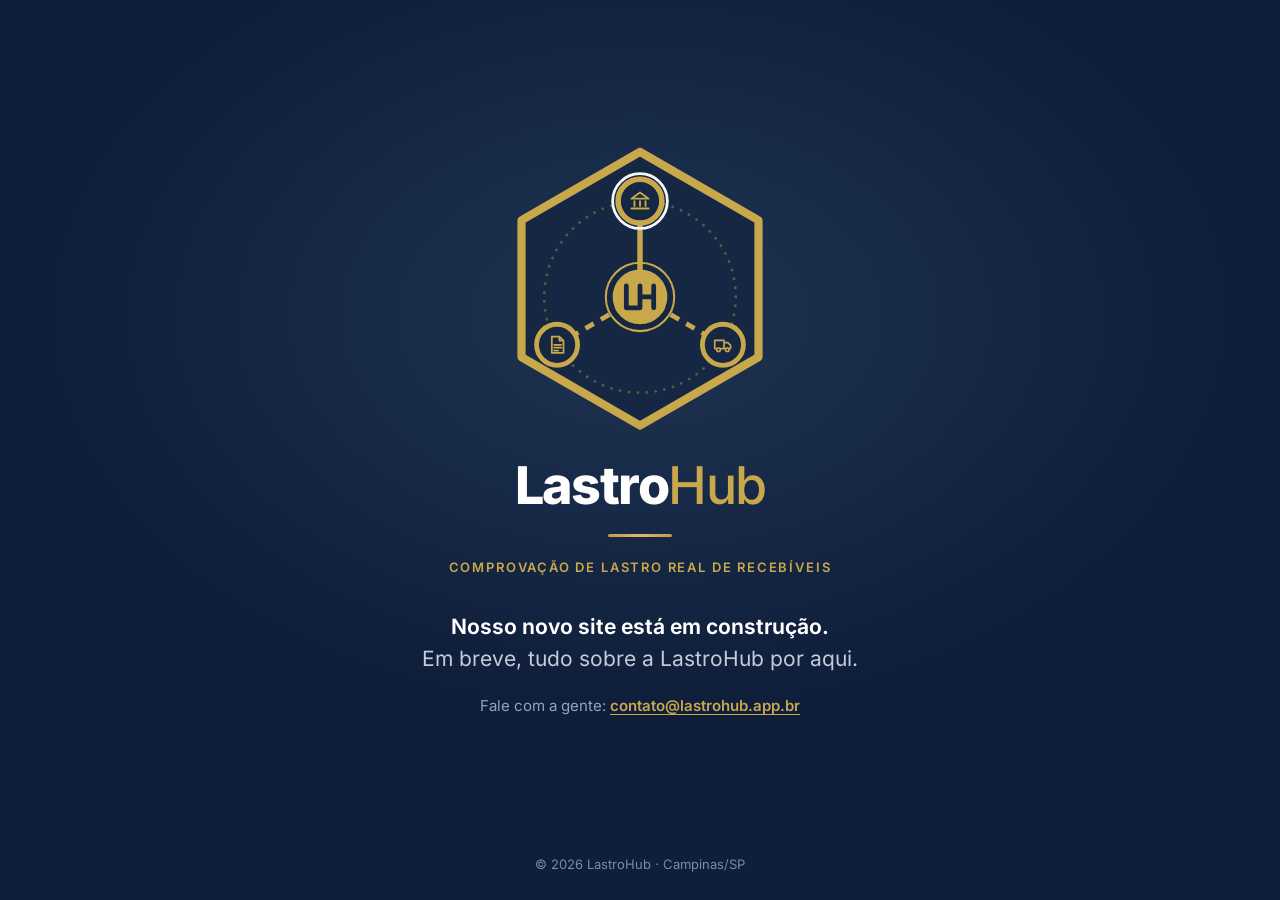
==== commit a0436d8f: "Add files via upload" ====
--- a/index.html
+++ b/index.html
@@ -3,85 +3,73 @@
 <head>
   <meta charset="utf-8">
   <meta name="viewport" content="width=device-width, initial-scale=1">
-  <title>LastroHub | Comprovação de lastro de recebíveis para FIDCs</title>
-  <meta name="description" content="Evidência de que o recebível existe e foi entregue: nota fiscal, CT-e, SEFAZ e canhoto validado por IA numa trilha verificável para FIDCs.">
+  <title>LastroHub | Comprovação de Lastro Real de Recebíveis</title>
+  <meta name="description" content="LastroHub: comprovação de lastro real de recebíveis. Nosso novo site está em construção.">
   <link rel="canonical" href="https://lastrohub.app.br/">
   <meta name="theme-color" content="#0F1E3A">
-
-  <!-- Compartilhamento (WhatsApp, LinkedIn, e-mail) -->
   <meta property="og:type" content="website">
   <meta property="og:locale" content="pt_BR">
   <meta property="og:site_name" content="LastroHub">
   <meta property="og:url" content="https://lastrohub.app.br/">
   <meta property="og:title" content="LastroHub: lastro comprovado, da nota fiscal à entrega.">
-  <meta property="og:description" content="Evidência verificável para FIDCs, registrada no momento da coleta, do transporte e da entrega.">
+  <meta property="og:description" content="Comprovação de Lastro Real de Recebíveis. Novo site em construção.">
   <meta property="og:image" content="https://lastrohub.app.br/assets/img/compartilhamento.png">
   <meta property="og:image:width" content="1200">
   <meta property="og:image:height" content="630">
-  <meta property="og:image:alt" content="LastroHub: lastro comprovado, da nota fiscal à entrega.">
   <meta name="twitter:card" content="summary_large_image">
-
   <link rel="icon" href="assets/img/favicon.svg" type="image/svg+xml">
   <link rel="icon" href="assets/img/favicon-32.png" sizes="32x32" type="image/png">
   <link rel="apple-touch-icon" href="assets/img/apple-touch-icon.png">
   <link rel="preload" href="assets/fonts/inter-latin.woff2" as="font" type="font/woff2" crossorigin>
-  <link rel="stylesheet" href="assets/css/site.css">
-
-  <script type="application/ld+json">
-  {
-    "@context": "https://schema.org",
-    "@type": "Organization",
-    "name": "LastroHub",
-    "legalName": "LastroHub Tecnologia Ltda.",
-    "taxID": "69.491.611/0001-86",
-    "url": "https://lastrohub.app.br/",
-    "logo": "https://lastrohub.app.br/assets/img/apple-touch-icon.png",
-    "description": "Plataforma de comprovação de lastro de recebíveis para FIDCs.",
-    "address": { "@type": "PostalAddress", "addressLocality": "Campinas", "addressRegion": "SP", "addressCountry": "BR" }
-  }
-  </script>
+  <style>
+    @font-face { font-family: "Inter"; src: url("assets/fonts/inter-latin.woff2") format("woff2"); font-weight: 100 900; font-display: swap; }
+    *, *::before, *::after { box-sizing: border-box; }
+    html, body { margin: 0; height: 100%; }
+    body {
+      font-family: "Inter", system-ui, -apple-system, "Segoe UI", Roboto, sans-serif;
+      color: #F5F7FA; -webkit-font-smoothing: antialiased;
+      background: radial-gradient(900px 600px at 50% 35%, rgba(43,71,102,.55), transparent 65%), #0F1E3A;
+      min-height: 100vh; display: flex; flex-direction: column;
+    }
+    main { flex: 1; display: flex; flex-direction: column; align-items: center; justify-content: center; text-align: center; padding: 48px 16px 24px; }
+    .simbolo { width: min(260px, 62vw); }
+    .simbolo svg { width: 100%; height: auto; display: block; overflow: visible; }
+    .marca { margin: 28px 0 0; font-size: clamp(34px, 7vw, 52px); letter-spacing: -0.03em; line-height: 1; font-weight: 400; }
+    .marca b { font-weight: 800; color: #FFFFFF; }
+    .marca span { font-weight: 500; color: #C9A84C; }
+    .traco { width: 64px; height: 3px; border-radius: 2px; margin: 22px auto; background: linear-gradient(90deg, #BE9C42, #D9BD66, #BE9C42); }
+    .assinatura { margin: 0; font-size: 13px; font-weight: 600; letter-spacing: .14em; text-transform: uppercase; color: #C9A84C; }
+    .aviso { margin: 36px 0 0; max-width: 34ch; font-size: clamp(18px, 2.4vw, 21px); line-height: 1.5; color: #C3CCD9; text-wrap: balance; }
+    .aviso strong { color: #FFFFFF; font-weight: 650; }
+    .contato { margin: 22px 0 0; font-size: 15px; color: #94A3B8; }
+    .contato a { color: #C9A84C; font-weight: 600; text-underline-offset: 3px; }
+    .contato a:focus-visible { outline: 3px solid #C9A84C; outline-offset: 3px; border-radius: 4px; }
+    footer { padding: 20px 16px 28px; text-align: center; font-size: 13px; color: #7C8BA1; }
+    /* Animação do símbolo (a mesma do site) */
+    .sv-no { opacity: 0; transform-box: fill-box; transform-origin: center; animation: sv-no .6s ease-out forwards; }
+    .sv-no--centro { animation-delay: .15s; } .sv-no--banco { animation-delay: 1.15s; }
+    .sv-no--doc { animation-delay: 1.55s; } .sv-no--caminhao { animation-delay: 1.95s; }
+    .sv-revela { stroke-dasharray: 160; stroke-dashoffset: 160; animation: sv-linha .8s ease-in-out forwards; }
+    .sv-revela--banco { animation-delay: .6s; } .sv-revela--doc { animation-delay: 1.0s; } .sv-revela--caminhao { animation-delay: 1.4s; }
+    .sv-orbita { opacity: 0; animation: sv-fade 1.4s ease-out 1.9s forwards; }
+    @keyframes sv-no { from { opacity: 0; transform: scale(.82); } to { opacity: 1; transform: scale(1); } }
+    @keyframes sv-linha { to { stroke-dashoffset: 0; } }
+    @keyframes sv-fade { to { opacity: 1; } }
+    @media (prefers-reduced-motion: reduce) {
+      .sv-no, .sv-orbita { opacity: 1; animation: none; }
+      .sv-revela { stroke-dashoffset: 0; animation: none; }
+    }
+  </style>
 </head>
 <body>
-  <a class="pular" href="#principal">Pular para o conteúdo</a>
-
-  <!-- ================= TOPO ================= -->
-  <header class="topo">
-    <div class="conteudo">
-      <a class="marca" href="./" aria-label="LastroHub, início">
-        <svg viewBox="40 14 360 412" aria-hidden="true"><polygon points="220,20 393.2,120 393.2,320 220,420 46.8,320 46.8,120" fill="#152743" stroke="#C9A84C" stroke-width="26" stroke-linejoin="round"/><circle cx="220" cy="232" r="70" fill="#C9A84C"/><path transform="translate(220 232) scale(1.7)" d="M-20 -16V16H0 M0 -16V16 M20 -16V16 M0 0H20" fill="none" stroke="#152743" stroke-width="7" stroke-linecap="round" stroke-linejoin="round"/></svg>
-        <span><b>Lastro</b><i>Hub</i></span>
-      </a>
-      <nav class="menu" aria-label="Seções da página">
-        <a href="#como-funciona">Como funciona</a>
-        <a href="#seguranca">Segurança</a>
-        <a href="#para-quem">Para quem</a>
-        <a href="#perguntas">Perguntas</a>
-      </nav>
-      <a class="botao botao--principal" data-acao="agendar" href="#contato">Agendar demonstração</a>
-    </div>
-  </header>
-
-  <main id="principal">
-
-    <!-- ================= 1. ABERTURA ================= -->
-    <!-- TEXTO: TÍTULO PRINCIPAL E SUBTÍTULO -->
-    <section class="abertura" aria-labelledby="titulo-principal">
-      <div class="conteudo">
-        <div class="abertura__grade">
-          <div>
-            <span class="sobretitulo">Comprovação de lastro real de recebíveis</span>
-            <h1 id="titulo-principal">Lastro comprovado, da nota fiscal à entrega.</h1>
-            <p class="abertura__sub">A LastroHub registra cada etapa do recebível no momento em que acontece: emissão da nota, coleta, transporte e entrega. Tudo com geolocalização, fotos e validação por inteligência artificial. O FIDC recebe uma trilha verificável de lastro, sem conferência manual.</p>
-            <div class="abertura__acoes">
-              <a class="botao botao--principal" data-acao="agendar" href="#contato">Agendar demonstração</a>
-              <a class="botao botao--secundario" href="#como-funciona">Ver como funciona</a>
-            </div>
-            <p class="abertura__apoio">Plataforma em operação, com portal web para fundos e empresas e aplicativo para motoristas.</p>
-          </div>
-
-          <!-- Símbolo animado: as linhas ligam fundo, nota fiscal e transporte -->
-          <div class="simbolo-vivo" aria-hidden="true">
-            <svg viewBox="30 10 380 420">
+  <!-- ==========================================================
+       PÁGINA TEMPORÁRIA "EM CONSTRUÇÃO"
+       Para publicar o site completo, substitua este arquivo
+       pelo index.html guardado na pasta GUARDAR-site-completo.
+       ========================================================== -->
+  <main>
+    <div class="simbolo" role="img" aria-label="Símbolo LastroHub">
+      <svg viewBox="30 10 380 420">
               <defs>
                 <mask id="m-doc" maskUnits="userSpaceOnUse" x="0" y="0" width="440" height="440">
                   <line class="sv-revela sv-revela--doc" x1="220" y1="232" x2="98.8" y2="302" stroke="#fff" stroke-width="16"/>
@@ -112,344 +100,14 @@
                 <path d="M-20 -16V16H0 M0 -16V16 M20 -16V16 M0 0H20" fill="none" stroke="#152743" stroke-width="7" stroke-linecap="round" stroke-linejoin="round"/>
               </g></g>
             </svg>
-          </div>
-        </div>
-
-        <!-- Faixa de fatos do produto -->
-        <div class="fatos">
-          <p class="fato"><strong>6</strong><span>etapas registradas por carga</span></p>
-          <p class="fato"><strong>2</strong><span>consultas à SEFAZ por nota</span></p>
-          <p class="fato"><strong>0</strong><span>alterações no histórico</span></p>
-        </div>
-      </div>
-    </section>
-
-    <!-- ================= 2. O PROBLEMA ================= -->
-    <section class="secao" aria-labelledby="t-problema">
-      <div class="conteudo">
-        <div class="intro">
-          <h2 id="t-problema">Descobrir um problema de lastro depois que o dinheiro saiu custa caro.</h2>
-          <p>Na rotina de um FIDC, a dúvida sobre o lastro costuma aparecer tarde demais.</p>
-        </div>
-        <div class="dores">
-          <div class="dor"><h3>Lastro que não existe</h3><p>Nota emitida sem que a mercadoria tenha sido, de fato, entregue.</p></div>
-          <div class="dor"><h3>Duplicidade</h3><p>O mesmo recebível oferecido mais de uma vez.</p></div>
-          <div class="dor"><h3>Canhoto que não vale</h3><p>Foto ilegível ou assinatura faltando, descoberta semanas depois da entrega.</p></div>
-          <div class="dor"><h3>Conferência manual</h3><p>Amostragem lenta e cara, que não cobre a carteira inteira.</p></div>
-        </div>
-      </div>
-    </section>
-
-    <!-- ================= 3A. PROVA CRUZADA ================= -->
-    <section class="secao secao--escura" id="como-funciona" aria-labelledby="t-cruzada">
-      <div class="conteudo cruzada">
-        <figure class="cruzada__diagrama" style="margin:0">
-          <svg viewBox="0 0 400 440" role="img" aria-labelledby="d-cruzada">
-            <title id="d-cruzada">Caminho da prova: cedente, SEFAZ e transportadora alimentam a LastroHub, que cruza as informações e entrega ao FIDC uma trilha verificável.</title>
-            <g font-family="Inter, sans-serif" font-size="15" font-weight="600" fill="#F5F7FA" text-anchor="middle">
-              <text x="68" y="22">Cedente</text>
-              <text x="200" y="22">SEFAZ</text>
-              <text x="332" y="22">Transportadora</text>
-            </g>
-            <g stroke="#C9A84C" stroke-width="4" stroke-dasharray="10 9" fill="none" opacity=".85">
-              <line x1="68" y1="104" x2="174" y2="196"/>
-              <line x1="200" y1="104" x2="200" y2="180"/>
-              <line x1="332" y1="104" x2="226" y2="196"/>
-            </g>
-            <g transform="translate(68 68)"><rect x="-34" y="-30" width="68" height="60" rx="12" fill="#1A2F4A" stroke="#C9A84C" stroke-width="3"/>
-              <path transform="scale(1.05)" d="M-9 -14H4L11 -7V14H-9Z M4 -14V-7H11 M-5 0H7 M-5 5H7 M-5 10H2" fill="none" stroke="#C9A84C" stroke-width="2.4" stroke-linejoin="round" stroke-linecap="round"/></g>
-            <g transform="translate(200 68)"><rect x="-34" y="-30" width="68" height="60" rx="12" fill="#1A2F4A" stroke="#C9A84C" stroke-width="3"/>
-              <g transform="scale(1.05)" fill="none" stroke="#C9A84C" stroke-width="2.4" stroke-linecap="round" stroke-linejoin="round"><path d="M-13 -8H13V10H-13Z M-13 -3H13"/><path d="M-5 4L-1 7L6 1"/></g></g>
-            <g transform="translate(332 68)"><rect x="-34" y="-30" width="68" height="60" rx="12" fill="#1A2F4A" stroke="#C9A84C" stroke-width="3"/>
-              <g transform="scale(1.05)" fill="none" stroke="#C9A84C" stroke-width="2.4" stroke-linejoin="round" stroke-linecap="round"><path d="M-15 -8H2V7H-15Z M2 -4H9L14 1V7H2"/><circle cx="-8" cy="9" r="3.2" fill="#1A2F4A"/><circle cx="8" cy="9" r="3.2" fill="#1A2F4A"/></g></g>
-            <circle cx="200" cy="222" r="46" fill="none" stroke="#C9A84C" stroke-width="2" opacity=".5"/>
-            <circle cx="200" cy="222" r="38" fill="#C9A84C"/>
-            <path transform="translate(200 222) scale(.7)" d="M-20 -16V16H0 M0 -16V16 M20 -16V16 M0 0H20" fill="none" stroke="#0F1E3A" stroke-width="7" stroke-linecap="round" stroke-linejoin="round"/>
-            <text x="262" y="218" font-family="Inter, sans-serif" font-size="13" font-weight="500" fill="#94A3B8">cruza e valida</text>
-            <line x1="200" y1="270" x2="200" y2="318" stroke="#C9A84C" stroke-width="5"/>
-            <path d="M190 312L200 326L210 312" fill="none" stroke="#C9A84C" stroke-width="5" stroke-linecap="round" stroke-linejoin="round"/>
-            <g transform="translate(200 370)"><circle r="40" fill="none" stroke="#F5F7FA" stroke-width="3"/><circle r="33" fill="#152743" stroke="#C9A84C" stroke-width="6"/>
-              <path transform="scale(1.1)" d="M-14 -4L0 -14L14 -4Z M-9 0V8 M0 0V8 M9 0V8 M-14 12H14" fill="none" stroke="#C9A84C" stroke-width="2.6" stroke-linejoin="round" stroke-linecap="round"/></g>
-            <text x="200" y="434" font-family="Inter, sans-serif" font-size="15" font-weight="600" fill="#F5F7FA" text-anchor="middle">FIDC recebe a trilha verificável</text>
-          </svg>
-        </figure>
-
-        <div>
-          <span class="sobretitulo">Prova cruzada, não opinião</span>
-          <h2 id="t-cruzada">Três fontes. Nenhuma parte conta a história sozinha.</h2>
-          <ul class="cruzada__lista">
-            <li><span class="icone-redondo"><svg viewBox="-16 -16 32 32" aria-hidden="true"><path d="M-9 -14H4L11 -7V14H-9Z M4 -14V-7H11 M-5 0H7 M-5 5H7" fill="none" stroke="currentColor" stroke-width="2.6" stroke-linejoin="round" stroke-linecap="round"/></svg></span><span><b>O cedente informa a origem fiscal:</b> a nota fiscal.</span></li>
-            <li><span class="icone-redondo"><svg viewBox="-17 -17 34 34" aria-hidden="true"><g fill="none" stroke="currentColor" stroke-width="2.6" stroke-linejoin="round" stroke-linecap="round"><path d="M-15 -8H2V7H-15Z M2 -4H9L14 1V7H2"/><circle cx="-8" cy="9" r="3"/><circle cx="8" cy="9" r="3"/></g></svg></span><span><b>A transportadora registra</b> a coleta, o transporte e a entrega, com geolocalização e fotos.</span></li>
-            <li><span class="icone-redondo"><svg viewBox="-15 -15 30 30" aria-hidden="true"><g fill="none" stroke="currentColor" stroke-width="2.6" stroke-linecap="round" stroke-linejoin="round"><path d="M-12 -7H12V9H-12Z M-12 -2H12"/><path d="M-5 4L-1 7L6 1"/></g></svg></span><span><b>O sistema consulta a nota na SEFAZ,</b> amarra as informações e sinaliza o status de cada etapa.</span></li>
-            <li><span class="icone-redondo"><svg viewBox="0 0 24 24" aria-hidden="true"><path d="M12 3l9 16H3z M12 10v4 M12 17h.01" fill="none" stroke="currentColor" stroke-width="2.2" stroke-linecap="round" stroke-linejoin="round"/></svg></span><span><b>Divergências são sinalizadas automaticamente,</b> e a operação com nota repetida é bloqueada.</span></li>
-          </ul>
-          <p class="cruzada__fecho">Cedente e transportadora registram, cada um, apenas a própria etapa, e o sistema confronta tudo com os dados oficiais. Nenhuma parte, sozinha, consegue montar a história inteira.</p>
-        </div>
-      </div>
-    </section>
-
-    <!-- ================= 3B. JORNADA DE UMA CARGA ================= -->
-    <section class="secao secao--leitura" aria-labelledby="t-jornada">
-      <div class="conteudo">
-        <div class="intro">
-          <span class="sobretitulo">Passo a passo</span>
-          <h2 id="t-jornada">A jornada de uma carga, do começo ao fim.</h2>
-        </div>
-        <div class="jornada">
-          <div>
-            <ol class="passos">
-              <li class="passo"><span class="passo__n">1</span><div><h3>A prova nasce na coleta</h3><p>O motorista registra a carga com GPS, ainda na doca. A nota fica ligada a um local, uma hora e uma foto reais.</p></div></li>
-              <li class="passo"><span class="passo__n">2</span><div><h3>A nota é conferida na SEFAZ, duas vezes</h3><p>O sistema confirma que a nota existe assim que ela entra. Depois do prazo em que ela ainda poderia ser cancelada, consulta de novo para confirmar que continua válida.</p></div></li>
-              <li class="passo"><span class="passo__n">3</span><div><h3>O CT-e se associa sozinho</h3><p>O conhecimento de transporte se liga à nota, sem digitação manual.</p></div></li>
-              <li class="passo"><span class="passo__n">4</span><div><h3>Jornada em tempo real</h3><p>Rota, ocorrências e atualizações aparecem para quem acompanha. Sem sinal de internet, o aplicativo continua registrando, guarda a hora e o local reais da captura e envia tudo quando a conexão volta.</p></div></li>
-              <li class="passo passo--climax"><span class="passo__n">5</span><div><h3>Canhoto validado pela IA <span class="selo-ia">na hora</span></h3><p>Na entrega, a inteligência artificial confere a foto e a assinatura do canhoto. Se estiverem ilegíveis pelos critérios definidos, pede uma nova captura antes de o motorista ir embora.</p></div></li>
-              <li class="passo"><span class="passo__n">6</span><div><h3>Recompra sinalizada na hora</h3><p>Em caso de devolução, recusa ou falta de pagamento, a plataforma sinaliza automaticamente a recompra.</p></div></li>
-            </ol>
-            <p class="jornada__fecho">Ao final, o FIDC tem uma <strong>trilha verificável de lastro e de custódia</strong> de cada recebível, e acompanha a carteira inteira num painel de gestão.</p>
-          </div>
-          <figure class="jornada__lateral" style="margin:0">
-            <img src="assets/img/mapa-rotas.png" width="380" height="300" alt="Ilustração de um mapa do Brasil com rotas de coleta e entrega." loading="lazy">
-            <figcaption class="legenda">Ilustração</figcaption>
-          </figure>
-        </div>
-      </div>
-    </section>
-
-    <!-- ================= 3C. PAINEL DE GESTÃO ================= -->
-    <section class="secao secao--escura" aria-labelledby="t-painel">
-      <div class="conteudo painel-secao">
-        <div class="intro">
-          <h2 id="t-painel">A carteira inteira, num só painel.</h2>
-          <p>Títulos a vencer e vencidos, cargas entregues e ainda não entregues ao cliente final, divergências e recompras sinalizadas. O gestor vê o que pede atenção sem abrir planilha.</p>
-        </div>
-        <figure class="painel" style="margin:0" aria-label="Ilustração do painel de gestão da carteira, com dados fictícios">
-          <div class="painel__barra">
-            <span class="painel__titulo">Carteira · visão geral</span>
-            <span class="painel__ficticio">Dados fictícios</span>
-          </div>
-          <div class="painel__kpis" aria-hidden="true">
-            <div class="kpi"><span><i style="background:#22C55E"></i>Entregues</span><strong>128</strong></div>
-            <div class="kpi"><span><i style="background:#60A5FA"></i>Em trânsito</span><strong>14</strong></div>
-            <div class="kpi"><span><i style="background:#F59E0B"></i>A vencer em 7 dias</span><strong>9</strong></div>
-          </div>
-          <div class="painel__rolagem" aria-hidden="true">
-            <table>
-              <thead><tr><th>Nota fiscal</th><th class="col-opcional">Entrega</th><th>Vencimento</th><th>Status</th></tr></thead>
-              <tbody>
-                <tr><td>NF 000.481</td><td class="col-opcional">Canhoto validado</td><td>12/11</td><td><span class="status s-ok">Validado</span></td></tr>
-                <tr><td>NF 000.482</td><td class="col-opcional">Em rota</td><td>14/11</td><td><span class="status s-transito">Não entregue</span></td></tr>
-                <tr><td>NF 000.477</td><td class="col-opcional">Canhoto validado</td><td>03/11</td><td><span class="status s-vencer">A vencer</span></td></tr>
-                <tr><td>NF 000.463</td><td class="col-opcional">Canhoto validado</td><td>20/10</td><td><span class="status s-vencido">Vencido</span></td></tr>
-                <tr><td>NF 000.474</td><td class="col-opcional">CT-e sem vínculo</td><td>18/11</td><td><span class="status s-div">Divergência</span></td></tr>
-                <tr><td>NF 000.470</td><td class="col-opcional">Devolução</td><td>—</td><td><span class="status s-div">Recompra sinalizada</span></td></tr>
-              </tbody>
-            </table>
-          </div>
-        </figure>
-      </div>
-    </section>
-
-    <!-- ================= FAIXA DE DESTAQUE ================= -->
-    <section class="faixa" aria-label="Destaque">
-      <div class="conteudo">
-        <span class="traco" aria-hidden="true"></span>
-        <p>Uma única fonte da verdade sobre o lastro.</p>
-      </div>
-    </section>
-
-    <!-- ================= 4. POR QUE A LASTROHUB ================= -->
-    <section class="secao" aria-labelledby="t-porque">
-      <div class="conteudo">
-        <div class="intro">
-          <h2 id="t-porque">Evidência que já nasce boa, em toda a carteira.</h2>
-        </div>
-        <div class="pilares">
-          <div class="pilar">
-            <span class="pilar__icone"><svg viewBox="0 0 24 24" aria-hidden="true"><g fill="none" stroke="currentColor" stroke-width="2" stroke-linecap="round" stroke-linejoin="round"><path d="M12 21s-7-6.2-7-11.5A7 7 0 0 1 19 9.5C19 14.8 12 21 12 21z"/><circle cx="12" cy="9.5" r="2.5"/></g></svg></span>
-            <h3>Evidência no momento em que acontece</h3>
-            <p>A nota fica ligada à coleta física, e o CT-e à rota, às ocorrências e à entrega, com geolocalização, fotos e data e hora. O histórico não pode ser alterado nem apagado.</p>
-          </div>
-          <div class="pilar">
-            <span class="pilar__icone"><svg viewBox="0 0 24 24" aria-hidden="true"><g fill="none" stroke="currentColor" stroke-width="2" stroke-linecap="round" stroke-linejoin="round"><path d="M4 7h10M4 12h7M4 17h9"/><path d="M15 15l2.5 2.5L22 13"/><path d="M17 4l1 2 2 1-2 1-1 2-1-2-2-1 2-1z"/></g></svg></span>
-            <h3>Validação automática e inteligente</h3>
-            <p>A plataforma busca e cruza nota, CT-e, dados da SEFAZ e evidências de entrega. A inteligência artificial confere o canhoto na hora. Divergências são sinalizadas automaticamente, e a nota repetida é bloqueada.</p>
-          </div>
-          <div class="pilar">
-            <span class="pilar__icone"><svg viewBox="0 0 24 24" aria-hidden="true"><g fill="none" stroke="currentColor" stroke-width="2" stroke-linecap="round" stroke-linejoin="round"><path d="M12 3l8 3v6c0 4.5-3.4 8.2-8 9-4.6-.8-8-4.5-8-9V6z"/><path d="M8.5 12l2.5 2.5 4.5-5"/></g></svg></span>
-            <h3>Segurança e governança</h3>
-            <p>Acesso controlado por empresa e por perfil, trilha de auditoria completa e informação pronta para auditoria e fiscalização do fundo.</p>
-          </div>
-        </div>
-
-        <table class="comparativo">
-          <caption>Acompanhamento manual × LastroHub</caption>
-          <thead><tr><th scope="col"><span class="sr">Aspecto</span></th><th scope="col">Acompanhamento manual</th><th scope="col">Com a LastroHub</th></tr></thead>
-          <tbody>
-            <tr><th scope="row">Cobertura</th><td data-rotulo="Acompanhamento manual">Amostragem</td><td data-rotulo="Com a LastroHub">Todas as notas registradas na plataforma</td></tr>
-            <tr><th scope="row">Momento</th><td data-rotulo="Acompanhamento manual">Depois do fato</td><td data-rotulo="Com a LastroHub">No momento em que acontece</td></tr>
-            <tr><th scope="row">Consulta à SEFAZ</th><td data-rotulo="Acompanhamento manual">Manual, quando é feita</td><td data-rotulo="Com a LastroHub">Automática, na entrada e após o prazo de cancelamento</td></tr>
-            <tr><th scope="row">Canhoto</th><td data-rotulo="Acompanhamento manual">Papel ou foto, conferido depois</td><td data-rotulo="Com a LastroHub">Foto conferida por IA na hora da entrega</td></tr>
-            <tr><th scope="row">Divergências</th><td data-rotulo="Acompanhamento manual">Descobertas tarde</td><td data-rotulo="Com a LastroHub">Sinalizadas automaticamente</td></tr>
-            <tr><th scope="row">Histórico</th><td data-rotulo="Acompanhamento manual">Planilhas, WhatsApp e e-mails</td><td data-rotulo="Com a LastroHub">Trilha de auditoria que não se altera nem se apaga</td></tr>
-          </tbody>
-        </table>
-        <p class="comparativo__nota">A LastroHub substitui o acompanhamento manual do lastro por evidência automática. A análise técnica e de crédito continua com os especialistas do fundo. Também substitui a consulta manual à SEFAZ, que passa a ser automática. E complementa o registro em registradoras: comprova a parte que ele não alcança, a entrega.</p>
-      </div>
-    </section>
-
-    <!-- ================= 5. SEGURANÇA ================= -->
-    <section class="secao secao--escura seguranca" id="seguranca" aria-labelledby="t-seg">
-      <div class="conteudo">
-        <div class="intro">
-          <span class="sobretitulo">Segurança e governança</span>
-          <h2 id="t-seg">Segurança desde o primeiro acesso.</h2>
-          <p>Dados de crédito exigem cuidado de banco. Por isso, a proteção faz parte do desenho da plataforma, e não é um complemento.</p>
-        </div>
-        <ul class="seguranca__grade">
-          <li><svg viewBox="0 0 24 24" aria-hidden="true"><g fill="none" stroke="currentColor" stroke-width="2" stroke-linecap="round" stroke-linejoin="round"><rect x="3" y="7" width="18" height="13" rx="2"/><path d="M8 7V5a2 2 0 0 1 2-2h4a2 2 0 0 1 2 2v2"/></g></svg><div><b>Cada empresa vê só os seus dados</b><span>Acesso controlado por perfil e por empresa.</span></div></li>
-          <li><svg viewBox="0 0 24 24" aria-hidden="true"><g fill="none" stroke="currentColor" stroke-width="2" stroke-linecap="round" stroke-linejoin="round"><path d="M12 8v4l3 2"/><circle cx="12" cy="12" r="9"/></g></svg><div><b>Histórico que não se apaga</b><span>Notas e status só recebem novos registros. Nada é alterado ou apagado.</span></div></li>
-          <li><svg viewBox="0 0 24 24" aria-hidden="true"><g fill="none" stroke="currentColor" stroke-width="2" stroke-linecap="round" stroke-linejoin="round"><path d="M9 5h10M9 12h10M9 19h10"/><path d="M4 5h.01M4 12h.01M4 19h.01"/></g></svg><div><b>Trilha de auditoria</b><span>Registro de quem fez o quê, e quando.</span></div></li>
-          <li><svg viewBox="0 0 24 24" aria-hidden="true"><g fill="none" stroke="currentColor" stroke-width="2" stroke-linecap="round" stroke-linejoin="round"><rect x="4" y="11" width="16" height="10" rx="2"/><path d="M8 11V7a4 4 0 0 1 8 0v4"/></g></svg><div><b>Senhas protegidas</b><span>Nunca são guardadas em texto: ficam protegidas por criptografia de via única.</span></div></li>
-          <li><svg viewBox="0 0 24 24" aria-hidden="true"><g fill="none" stroke="currentColor" stroke-width="2" stroke-linecap="round" stroke-linejoin="round"><path d="M10 14a4 4 0 0 0 5.66 0l3-3a4 4 0 0 0-5.66-5.66l-1 1"/><path d="M14 10a4 4 0 0 0-5.66 0l-3 3a4 4 0 0 0 5.66 5.66l1-1"/></g></svg><div><b>Cada pessoa cria a própria senha</b><span>Por link seguro, de uso único e com prazo de validade. Quem cadastra um usuário não vê a senha de ninguém.</span></div></li>
-          <li><svg viewBox="0 0 24 24" aria-hidden="true"><g fill="none" stroke="currentColor" stroke-width="2" stroke-linecap="round" stroke-linejoin="round"><circle cx="12" cy="12" r="9"/><path d="M5.6 5.6l12.8 12.8"/></g></svg><div><b>Proteção contra tentativas de acesso indevido</b><span>Limite de tentativas para barrar quem tenta adivinhar senhas.</span></div></li>
-          <li><svg viewBox="0 0 24 24" aria-hidden="true"><g fill="none" stroke="currentColor" stroke-width="2" stroke-linecap="round" stroke-linejoin="round"><path d="M15 3h4a2 2 0 0 1 2 2v14a2 2 0 0 1-2 2h-4"/><path d="M10 17l-5-5 5-5M5 12h11"/></g></svg><div><b>Acesso encerrado na hora</b><span>Desativar um usuário ou uma empresa encerra imediatamente as sessões abertas.</span></div></li>
-          <li><svg viewBox="0 0 24 24" aria-hidden="true"><g fill="none" stroke="currentColor" stroke-width="2" stroke-linecap="round" stroke-linejoin="round"><path d="M12 3l8 3v6c0 4.5-3.4 8.2-8 9-4.6-.8-8-4.5-8-9V6z"/><path d="M12 9v4M12 16h.01"/></g></svg><div><b>Ações sensíveis confirmadas</b><span>Operações administrativas importantes exigem a senha de quem as executa.</span></div></li>
-          <li><svg viewBox="0 0 24 24" aria-hidden="true"><g fill="none" stroke="currentColor" stroke-width="2" stroke-linecap="round" stroke-linejoin="round"><path d="M12 3l8 3v6c0 4.5-3.4 8.2-8 9-4.6-.8-8-4.5-8-9V6z"/><path d="M8.5 12l2.5 2.5 4.5-5"/></g></svg><div><b>Conexão protegida e registros limpos</b><span>Acesso por conexão segura (HTTPS), e dados pessoais e senhas não aparecem nos registros técnicos do sistema.</span></div></li>
-          <li><svg viewBox="0 0 24 24" aria-hidden="true"><g fill="none" stroke="currentColor" stroke-width="2" stroke-linecap="round" stroke-linejoin="round"><path d="M7 18a4.5 4.5 0 0 1-.5-9A6 6 0 0 1 18 8.5a4 4 0 0 1-.5 9.5z"/></g></svg><div><b>Infraestrutura em nuvem de padrão corporativo</b></div></li>
-        </ul>
-        <p class="seguranca__nota">Por segurança, não publicamos detalhes da arquitetura. Na demonstração, apresentamos as práticas ao seu time de risco e compliance. <a data-acao="agendar" href="#contato">Agendar demonstração</a></p>
-      </div>
-    </section>
-
-    <!-- ================= 6. PARA QUEM ================= -->
-    <section class="secao secao--leitura" id="para-quem" aria-labelledby="t-quem">
-      <div class="conteudo">
-        <div class="intro">
-          <h2 id="t-quem">Feita para toda a cadeia do recebível.</h2>
-          <p>O fundo exige a prova; o cedente e a transportadora ganham com ela. Cada um pode contratar a LastroHub diretamente.</p>
-        </div>
-        <div class="portas">
-          <article class="porta porta--fidc">
-            <div class="porta__topo">
-              <span class="porta__icone"><svg viewBox="-17 -17 34 34" aria-hidden="true"><path d="M-14 -4L0 -14L14 -4Z M-9 0V8 M0 0V8 M9 0V8 M-14 12H14" fill="none" stroke="currentColor" stroke-width="2.6" stroke-linejoin="round" stroke-linecap="round"/></svg></span>
-              <span class="porta__publico">Para FIDCs</span>
-            </div>
-            <h3>Saiba, com evidência, que o recebível existe e foi entregue.</h3>
-            <ul>
-              <li>Reduz o risco de lastro inexistente e bloqueia a nota repetida.</li>
-              <li>Substitui o acompanhamento manual por evidência automática.</li>
-              <li>Reduz o custo de controle: o que hoje se espalha em planilhas, sistemas diferentes e conferências manuais fica num só lugar.</li>
-              <li>Trilha pronta para auditoria, administrador e custodiante.</li>
-            </ul>
-            <a class="botao botao--principal" data-acao="agendar" href="#contato">Agendar demonstração</a>
-          </article>
-
-          <article class="porta">
-            <div class="porta__topo">
-              <span class="porta__icone"><svg viewBox="-16 -16 32 32" aria-hidden="true"><path d="M-9 -14H4L11 -7V14H-9Z M4 -14V-7H11 M-5 0H7 M-5 5H7 M-5 10H2" fill="none" stroke="currentColor" stroke-width="2.4" stroke-linejoin="round" stroke-linecap="round"/></svg></span>
-              <span class="porta__publico">Para cedentes</span>
-            </div>
-            <h3>Mostre ao fundo que sua operação é real.</h3>
-            <ul>
-              <li>As evidências chegam ao fundo sem papel e sem planilha.</li>
-              <li>Análise mais ágil, com menos idas e vindas.</li>
-              <li>Reduz o custo operacional: sem controles manuais paralelos nem retrabalho para comprovar cada entrega.</li>
-              <li>Reputação de bom cedente, base para ampliar o relacionamento com os fundos.</li>
-            </ul>
-            <a class="botao botao--contorno" data-acao="comercial" href="#contato">Falar com o comercial</a>
-          </article>
-
-          <article class="porta">
-            <div class="porta__topo">
-              <span class="porta__icone"><svg viewBox="-17 -17 34 34" aria-hidden="true"><g fill="none" stroke="currentColor" stroke-width="2.4" stroke-linejoin="round" stroke-linecap="round"><path d="M-15 -8H2V7H-15Z M2 -4H9L14 1V7H2"/><circle cx="-8" cy="9" r="3"/><circle cx="8" cy="9" r="3"/></g></svg></span>
-              <span class="porta__publico">Para transportadoras</span>
-            </div>
-            <h3>Entrega comprovada pelo celular do motorista.</h3>
-            <ul>
-              <li>Aplicativo simples, que funciona mesmo sem sinal de internet.</li>
-              <li>O gestor acompanha rotas, ocorrências e entregas.</li>
-              <li>O cliente recebe comprovação digital, sem canhoto em papel.</li>
-              <li>Registros de ocorrência que apoiam a relação com a seguradora.</li>
-              <li>Reduz o custo com papel, canhoto físico e controles em sistemas diferentes.</li>
-            </ul>
-            <p class="porta__destaque">Sua transportadora pode contratar a LastroHub diretamente, mesmo sem um fundo envolvido.</p>
-            <a class="botao botao--contorno" data-acao="comercial" href="#contato">Falar com o comercial</a>
-          </article>
-        </div>
-      </div>
-    </section>
-
-    <!-- ================= 7. PERGUNTAS FREQUENTES ================= -->
-    <section class="secao" id="perguntas" aria-labelledby="t-faq">
-      <div class="conteudo perguntas__grade">
-        <div class="intro">
-          <h2 id="t-faq">Perguntas frequentes</h2>
-          <p>Não encontrou o que procurava? Fale com o nosso time na demonstração.</p>
-        </div>
-        <div class="faq">
-          <details><summary>O que é comprovação de lastro?</summary><p>É a evidência de que a nota fiscal corresponde a uma mercadoria que foi coletada, transportada e entregue de fato. A LastroHub reúne essa evidência e a organiza numa trilha verificável para o fundo.</p></details>
-          <details><summary>A LastroHub decide sobre crédito ou sobre a compra dos recebíveis?</summary><p>Não. A decisão de crédito e de aquisição é sempre do fundo. A plataforma entrega a evidência e sinaliza divergências.</p></details>
-          <details><summary>Substitui a consulta à SEFAZ?</summary><p>Sim, na comprovação de lastro. A plataforma consulta a nota automaticamente quando ela entra e consulta de novo depois do prazo em que ela ainda poderia ser cancelada.</p></details>
-          <details><summary>E o registro em registradoras?</summary><p>A LastroHub não substitui o registro. A registradora registra o recebível; a LastroHub comprova a operação física por trás dele: a coleta, o transporte e a entrega.</p></details>
-          <details><summary>O que muda para o motorista?</summary><p>Ele usa um aplicativo no celular para registrar coleta, ocorrências e entrega, com fotos. Se a foto do canhoto não estiver legível, o próprio aplicativo avisa na hora para refazer. É um processo rápido, feito em poucos passos.</p></details>
-          <details><summary>E se não houver sinal de internet?</summary><p>O aplicativo continua registrando normalmente. Ele guarda a hora e o local reais de cada registro e envia tudo quando a conexão volta.</p></details>
-          <details><summary>Quem tem acesso aos dados?</summary><p>Cada empresa vê apenas os próprios dados, conforme os perfis de acesso definidos. As ações ficam registradas na trilha de auditoria. Saiba mais na <a href="privacidade.html">Política de Privacidade</a>.</p></details>
-          <details><summary>A transportadora pode contratar sem um fundo envolvido?</summary><p>Sim. A transportadora pode contratar a LastroHub diretamente para comprovar entregas aos próprios clientes e organizar suas ocorrências.</p></details>
-          <details><summary>Como começar?</summary><p>Agende uma demonstração. Mostramos a plataforma funcionando e avaliamos juntos a sua operação. As condições comerciais são apresentadas pelo nosso time.</p></details>
-        </div>
-      </div>
-    </section>
-
-    <!-- ================= 8. CHAMADA FINAL ================= -->
-    <section class="secao secao--escura final" id="contato" aria-labelledby="t-final">
-      <div class="conteudo final__grade">
-        <div>
-          <h2 id="t-final">Veja a comprovação de lastro funcionando.</h2>
-          <p>Na demonstração, mostramos a jornada completa de uma carga: da nota fiscal à trilha de lastro entregue ao fundo.</p>
-        </div>
-        <div class="final__acoes">
-          <a class="botao botao--principal" data-acao="agendar" href="#contato">Agendar demonstração</a>
-          <span class="final__email">Prefere escrever? <a data-acao="email" href="#contato">contato@lastrohub.app.br</a></span>
-        </div>
-      </div>
-    </section>
+    </div>
+    <h1 class="marca"><b>Lastro</b><span>Hub</span></h1>
+    <div class="traco" aria-hidden="true"></div>
+    <p class="assinatura">Comprovação de Lastro Real de Recebíveis</p>
+    <p class="aviso"><strong>Nosso novo site está em construção.</strong><br>Em breve, tudo sobre a LastroHub por aqui.</p>
+    <p class="contato">Fale com a gente: <a data-acao="email" href="mailto:contato@lastrohub.app.br">contato@lastrohub.app.br</a></p>
   </main>
-
-  <!-- ================= 9. RODAPÉ ================= -->
-  <footer class="rodape">
-    <div class="conteudo">
-      <div class="rodape__grade">
-        <div>
-          <a class="marca" href="./" aria-label="LastroHub, início">
-            <svg viewBox="40 14 360 412" aria-hidden="true"><polygon points="220,20 393.2,120 393.2,320 220,420 46.8,320 46.8,120" fill="#152743" stroke="#C9A84C" stroke-width="26" stroke-linejoin="round"/><circle cx="220" cy="232" r="70" fill="#C9A84C"/><path transform="translate(220 232) scale(1.7)" d="M-20 -16V16H0 M0 -16V16 M20 -16V16 M0 0H20" fill="none" stroke="#152743" stroke-width="7" stroke-linecap="round" stroke-linejoin="round"/></svg>
-            <span><b>Lastro</b><i>Hub</i></span>
-          </a>
-          <p class="rodape__assinatura">Comprovação de Lastro Real de Recebíveis</p>
-        </div>
-        <div>
-          <h2>Contato</h2>
-          <ul>
-            <li><a data-acao="email" href="#contato">contato@lastrohub.app.br</a></li>
-            <li>Campinas/SP</li>
-          </ul>
-        </div>
-        <div>
-          <h2>Institucional</h2>
-          <ul>
-            <li><a href="privacidade.html">Política de Privacidade</a></li>
-            <li><a href="termos.html">Termos de Uso</a></li>
-            <li><a href="#seguranca">Segurança</a></li>
-          </ul>
-        </div>
-      </div>
-      <div class="rodape__legal">
-        <p>LastroHub Tecnologia Ltda. · CNPJ 69.491.611/0001-86 · Campinas/SP</p>
-        <p>A LastroHub é uma plataforma de tecnologia. Não presta serviços de gestão, administração, custódia ou consultoria de valores mobiliários, não oferece investimentos e não realiza análise ou concessão de crédito.</p>
-        <p>© <span id="ano">2026</span> LastroHub Tecnologia Ltda. Todos os direitos reservados.</p>
-      </div>
-    </div>
-  </footer>
-
+  <footer>© <span id="ano">2026</span> LastroHub · Campinas/SP</footer>
   <script src="assets/js/site.js" defer></script>
 </body>
 </html>
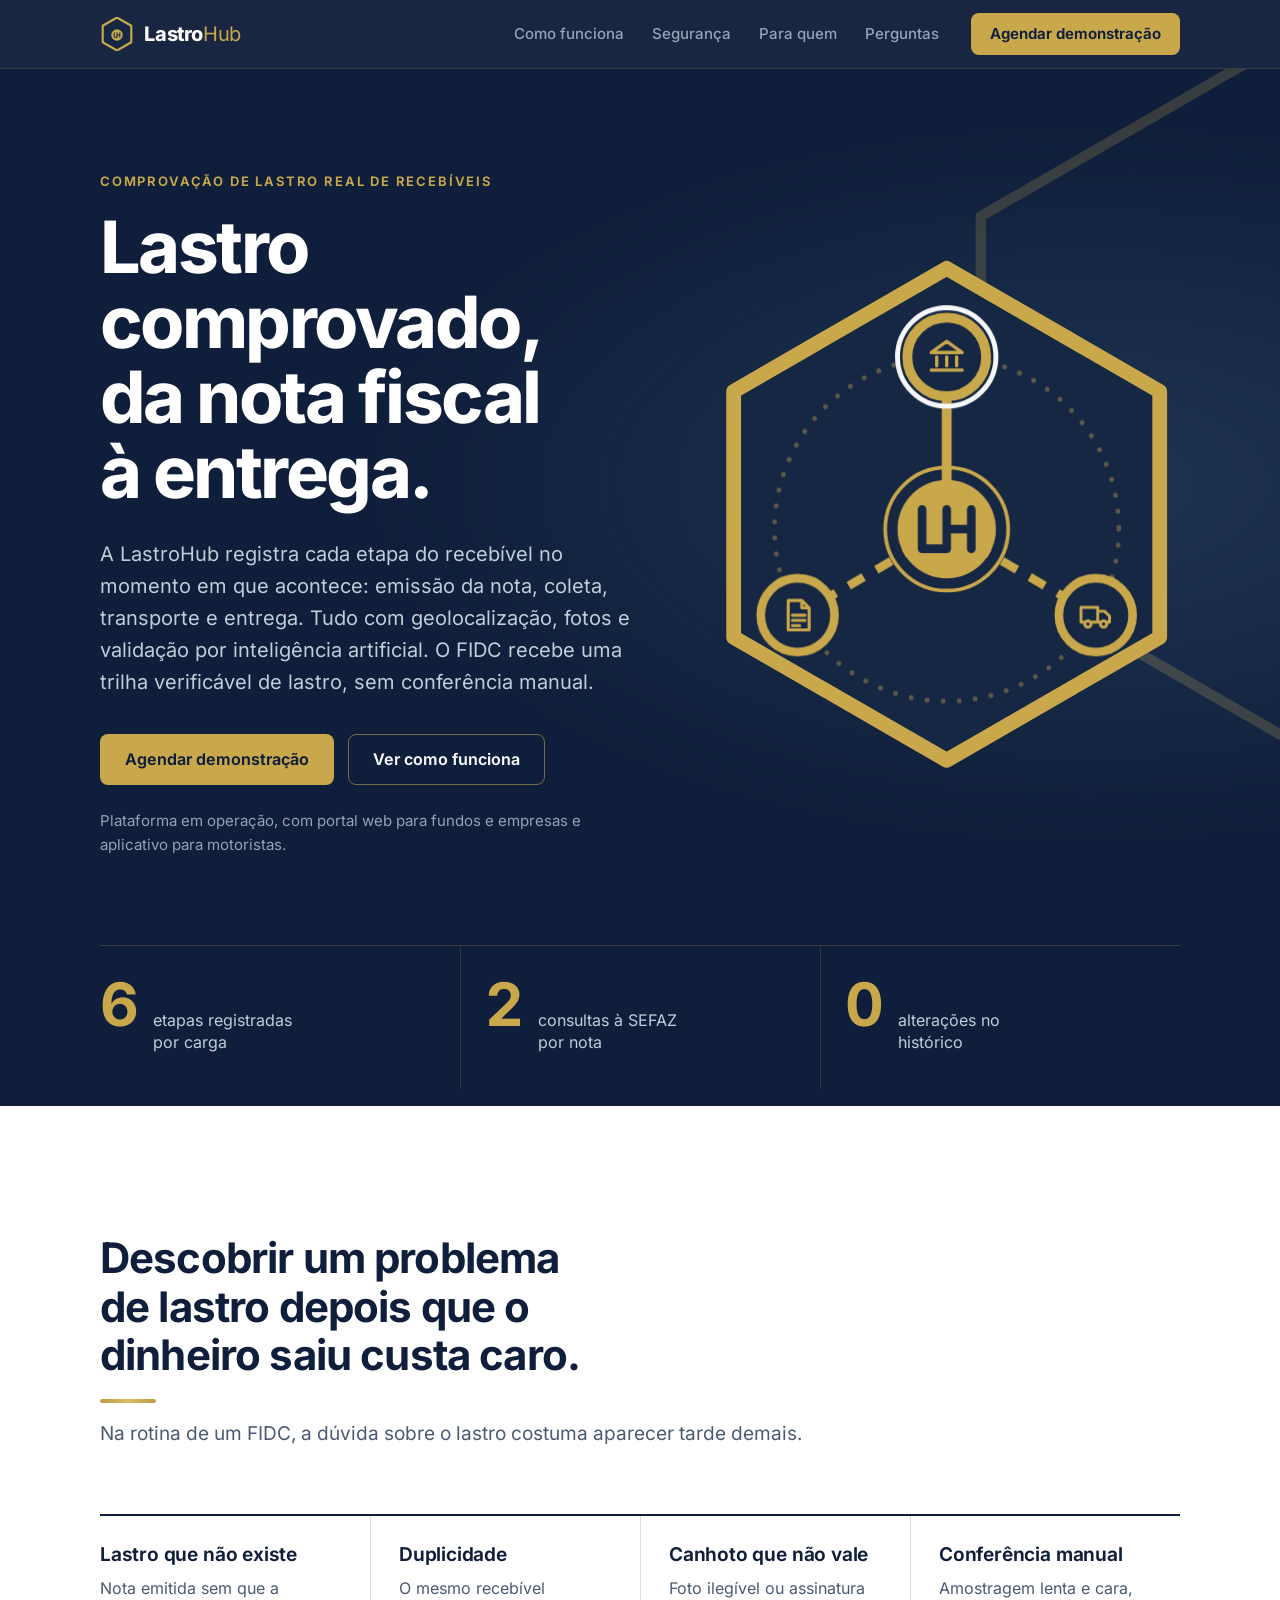
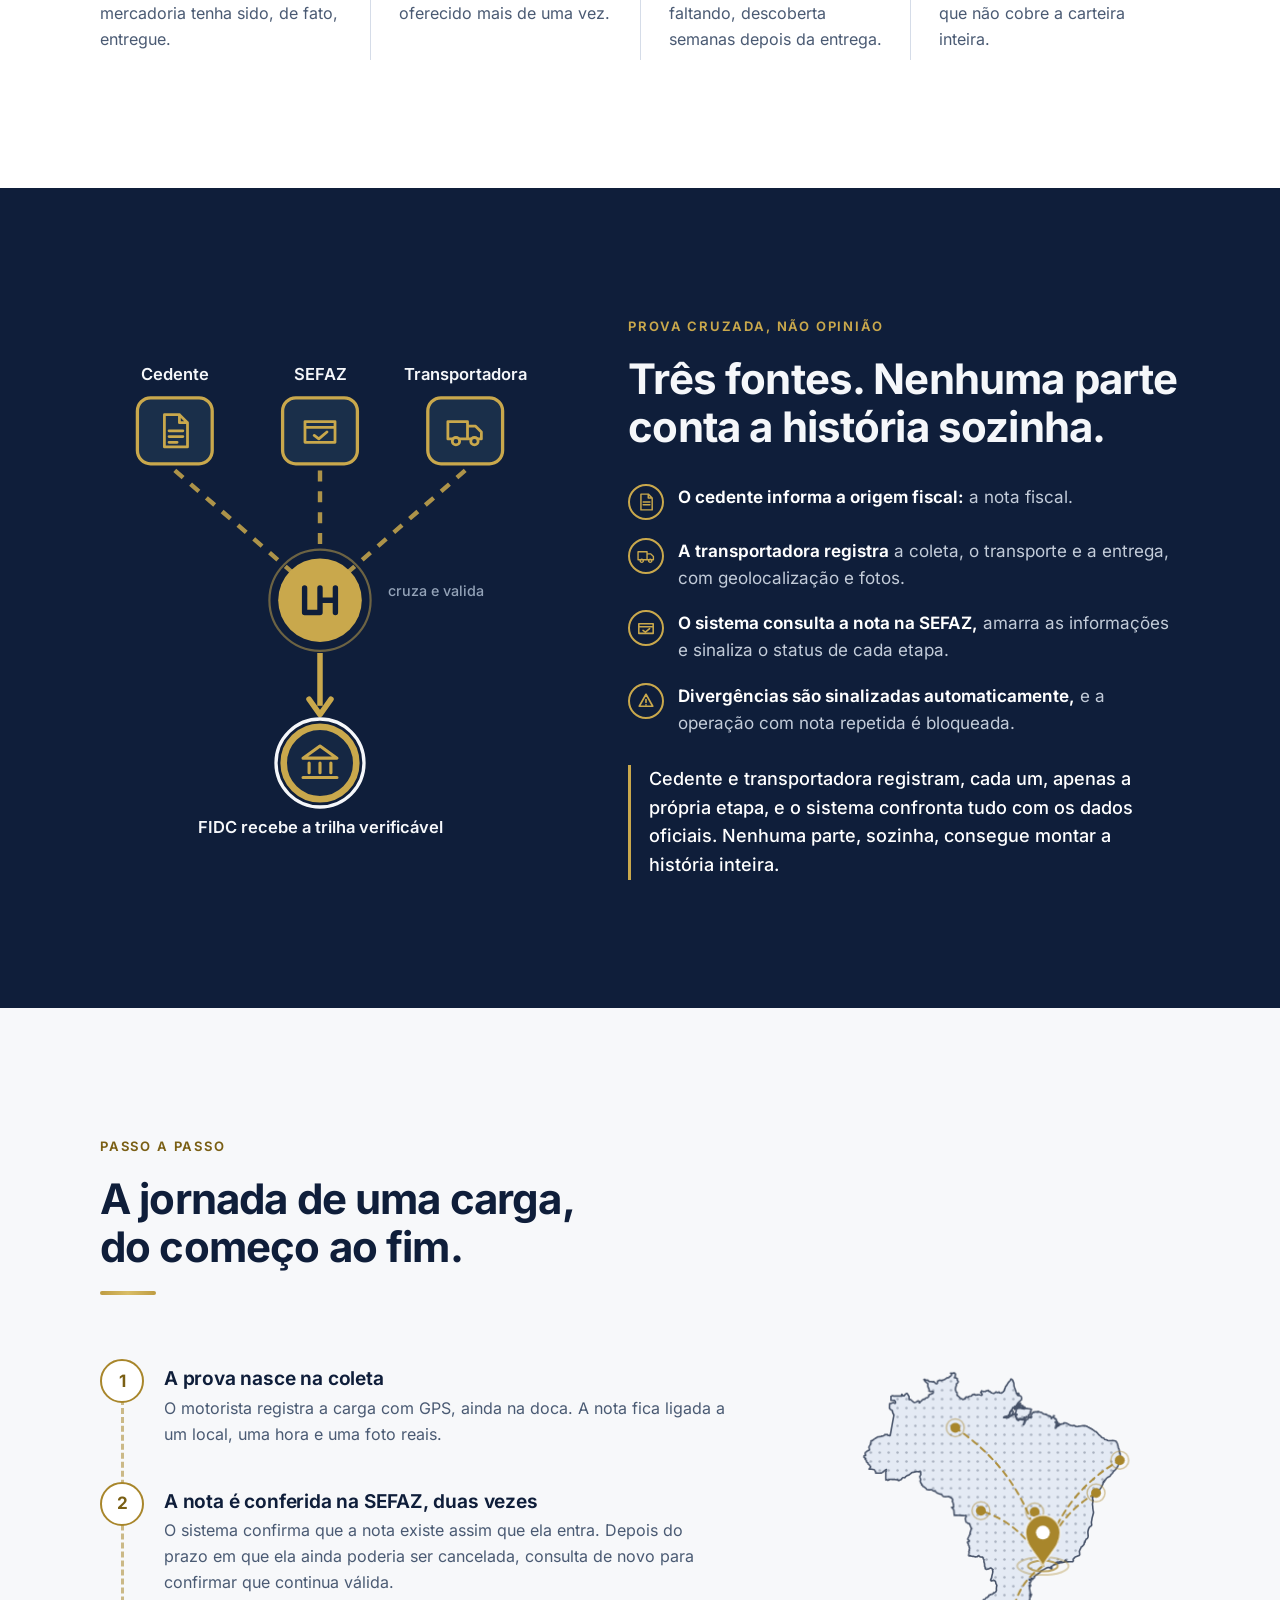
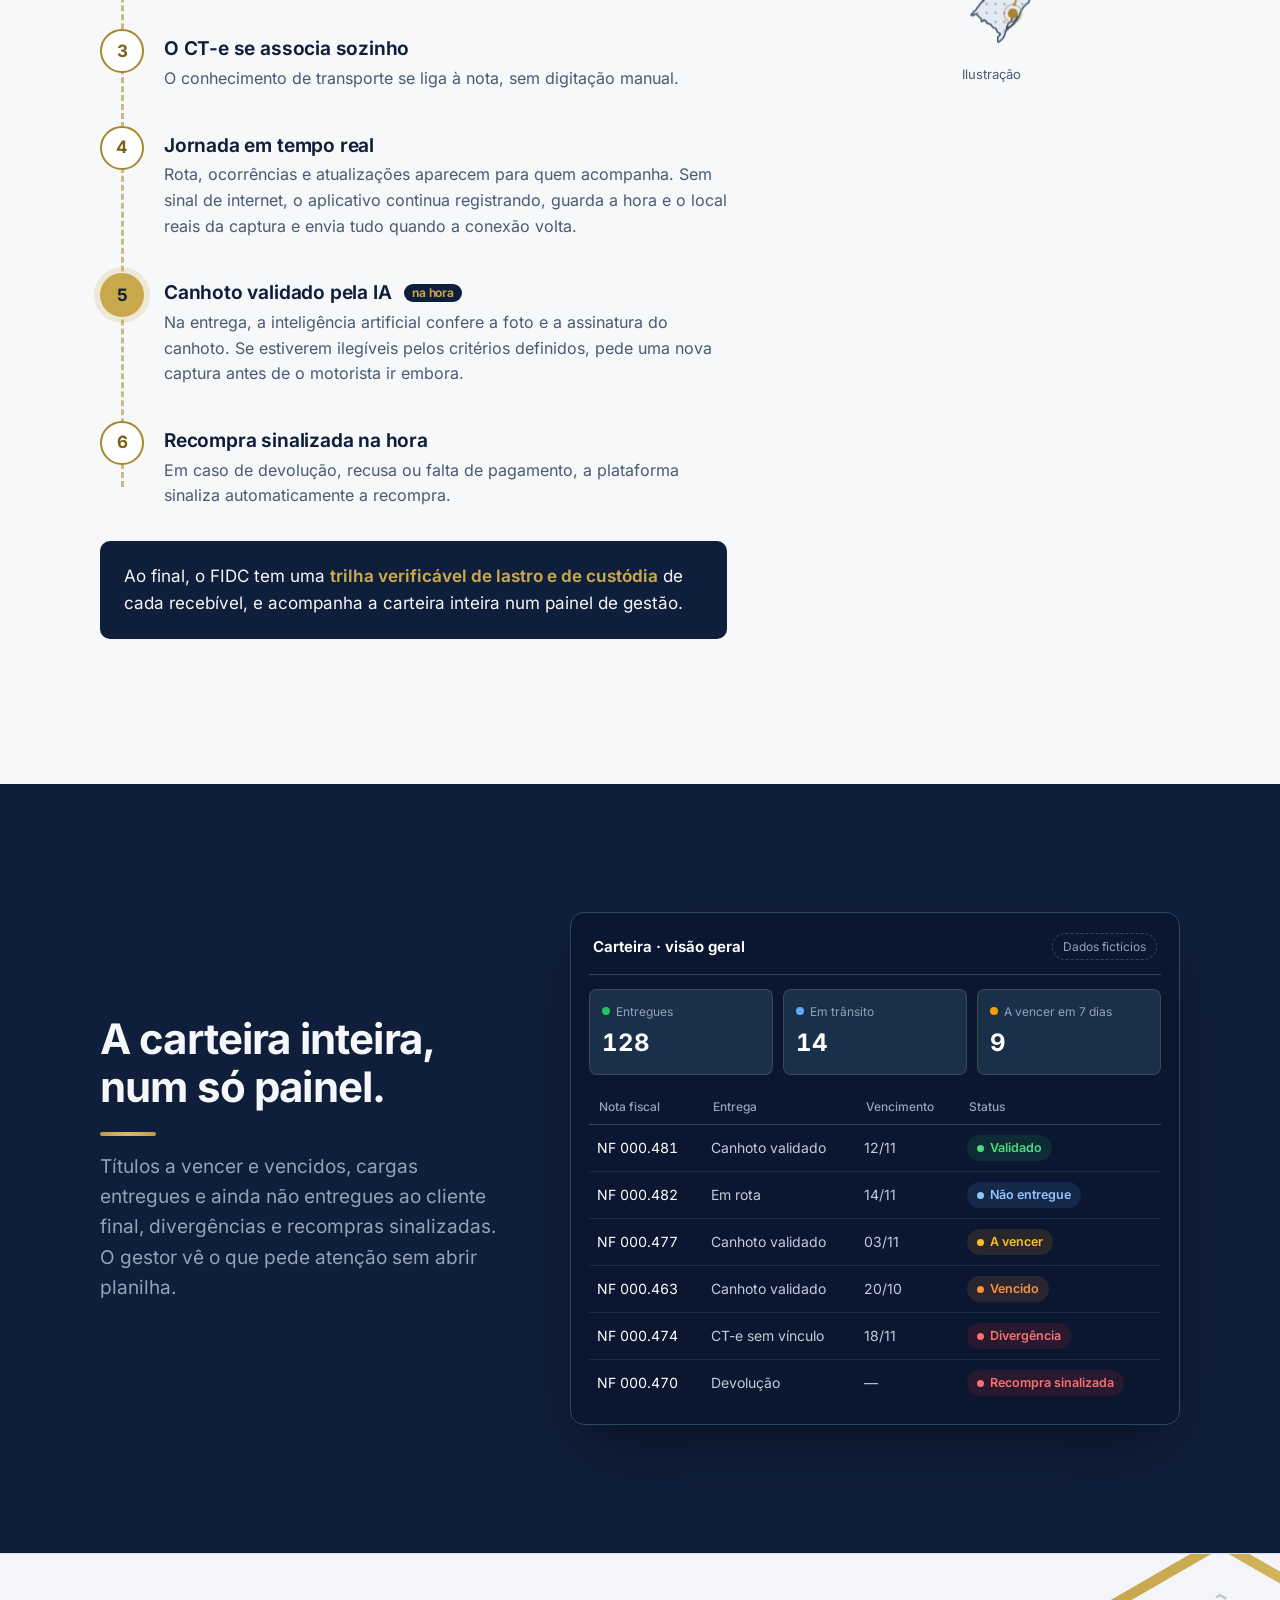
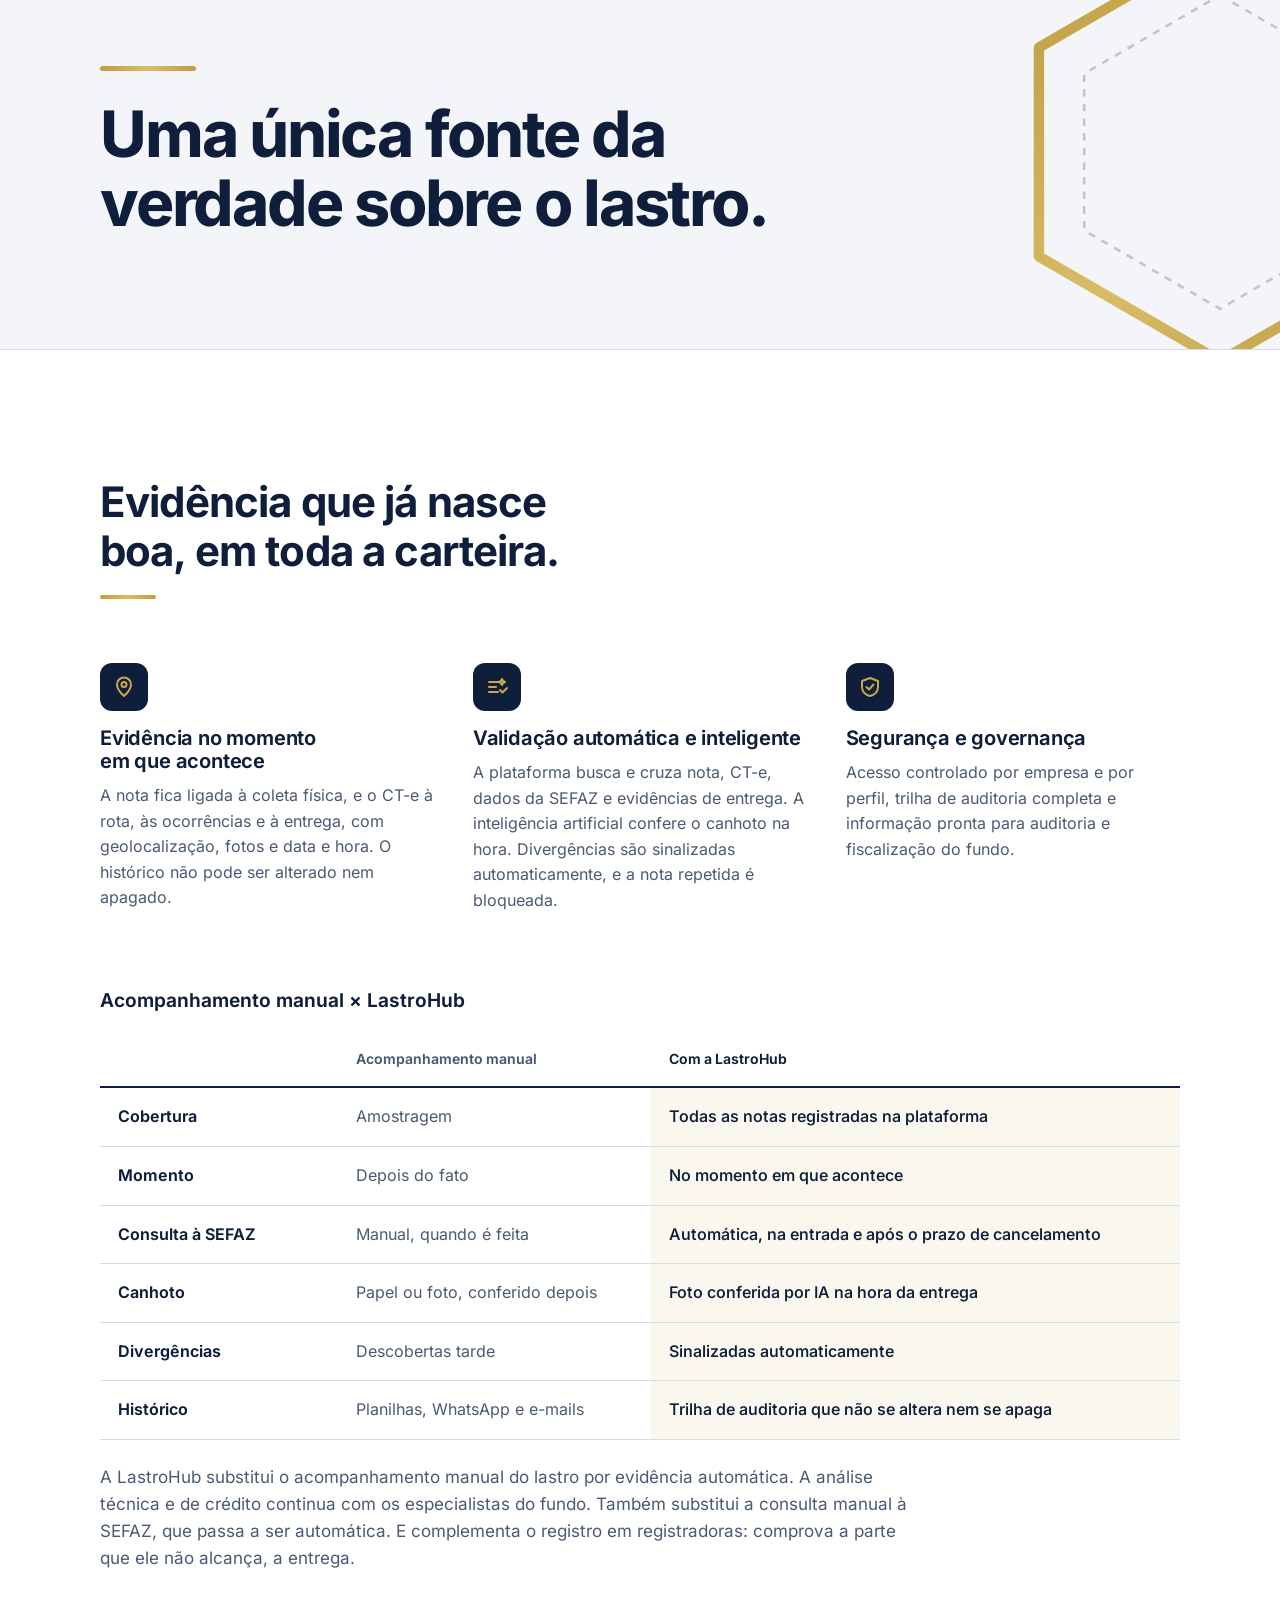
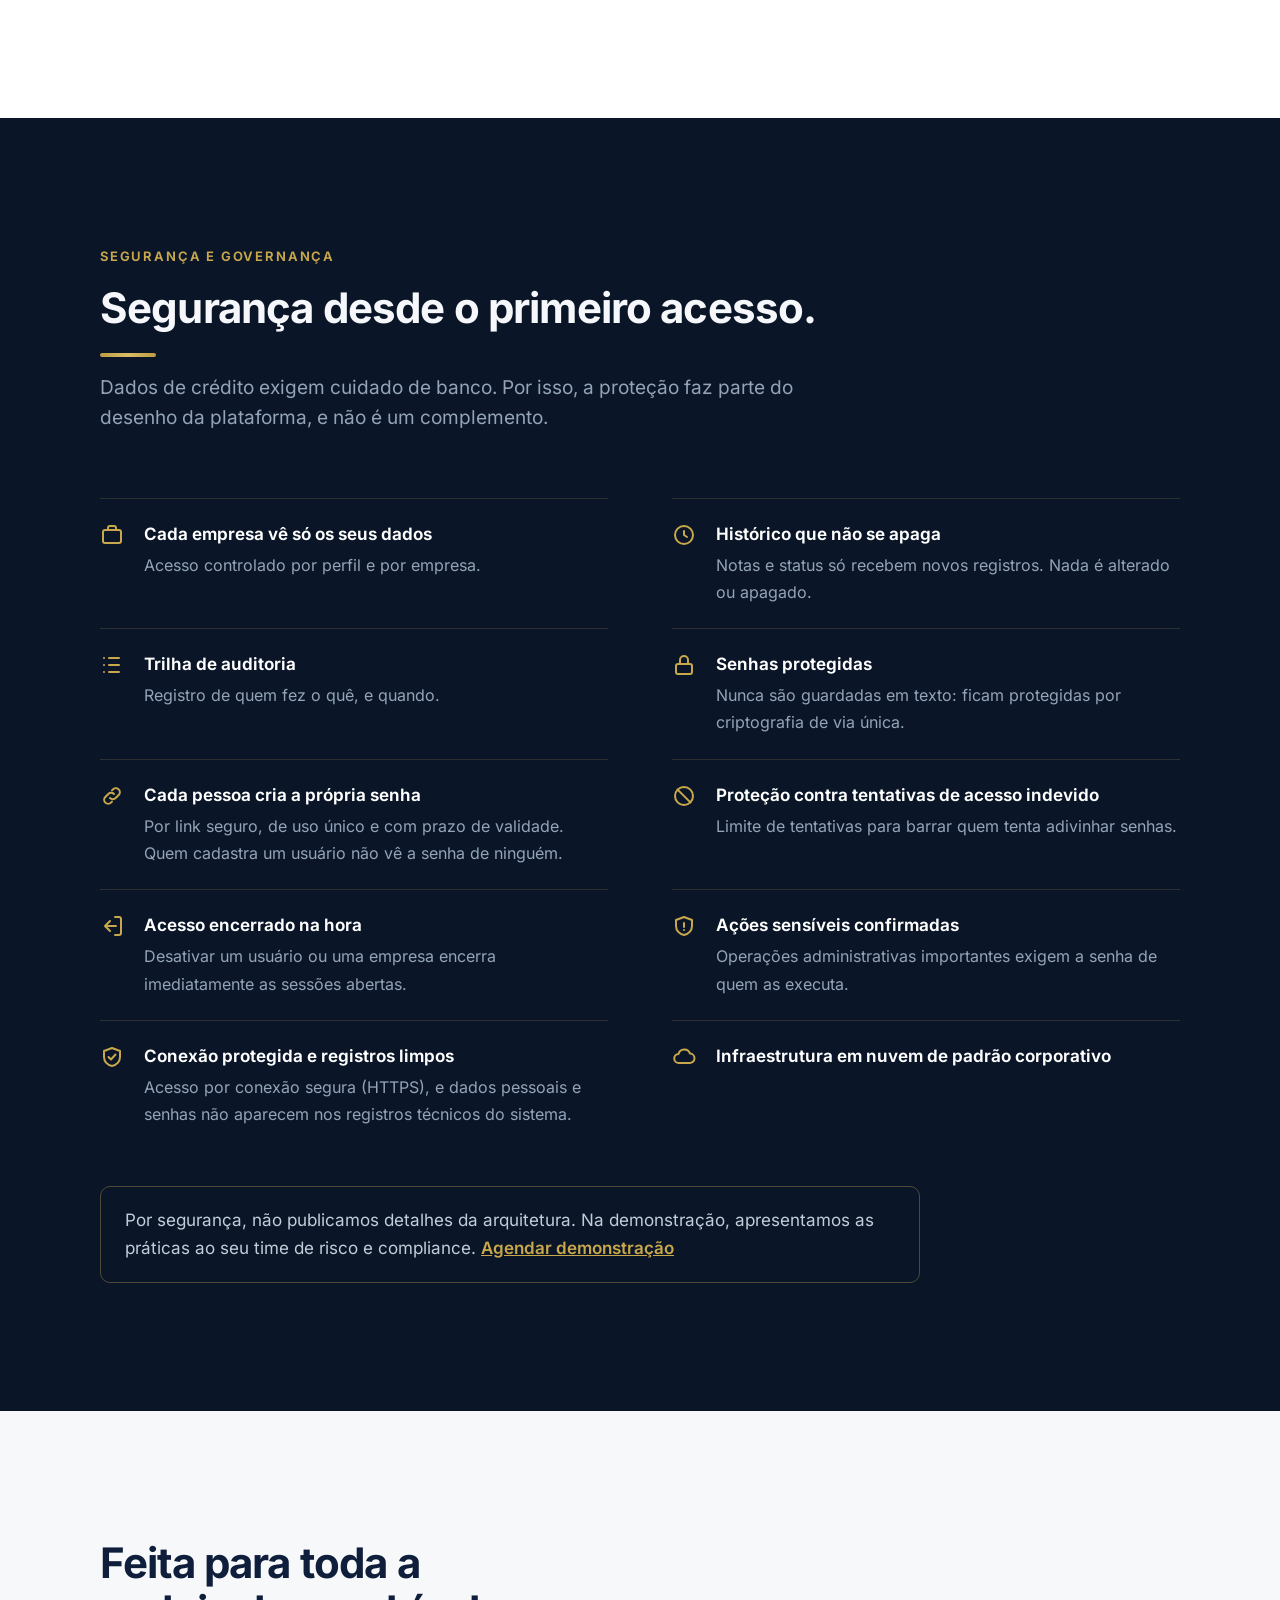
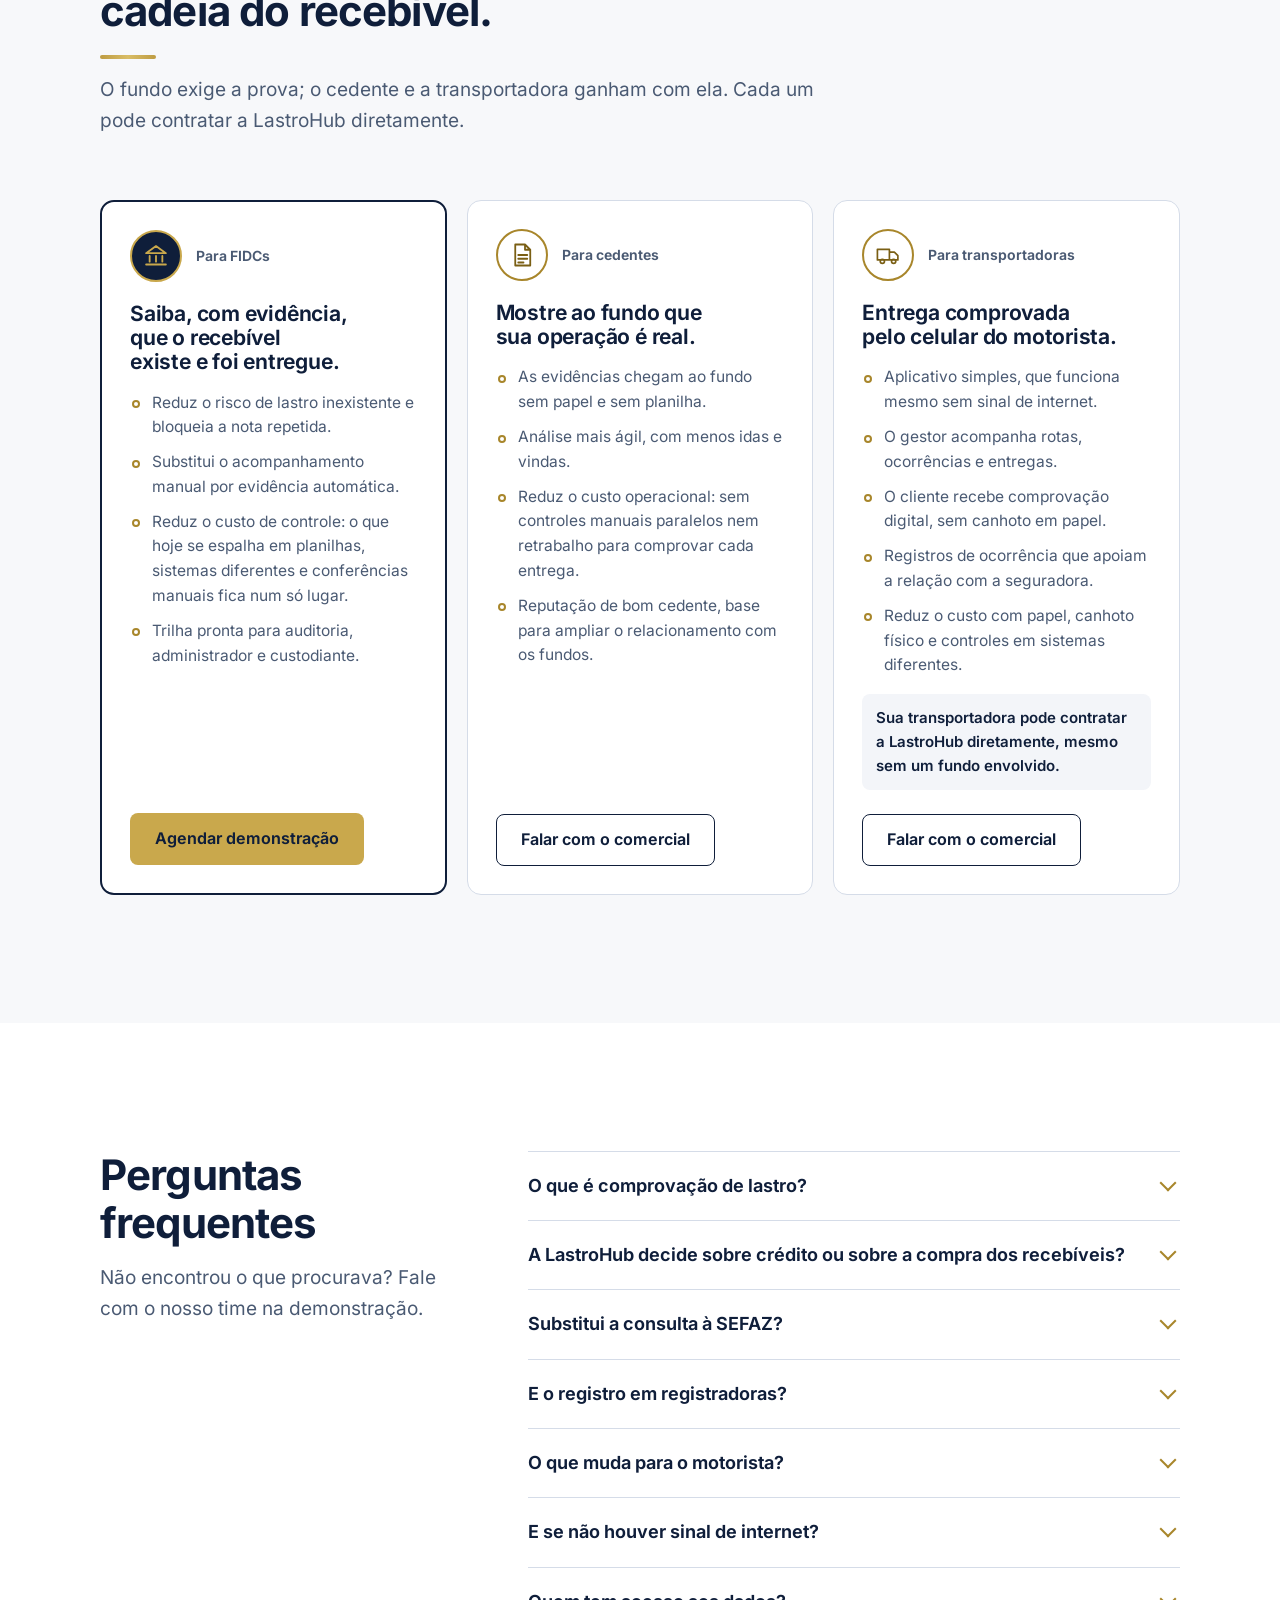
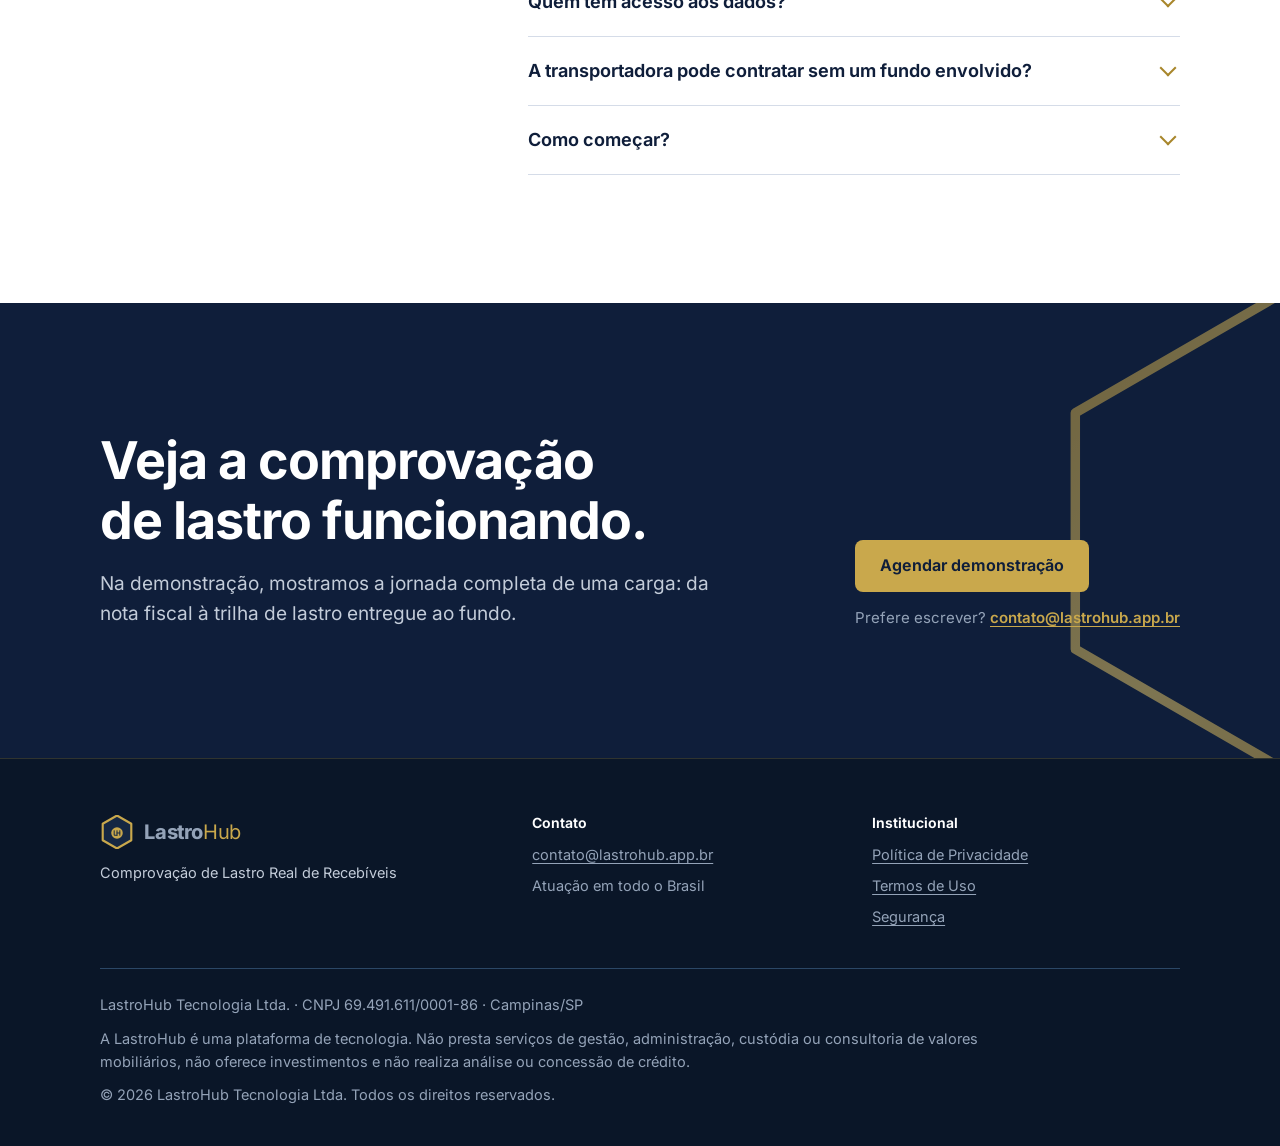
==== commit 92d44f67: "Add files via upload" ====
--- a/index.html
+++ b/index.html
@@ -3,73 +3,86 @@
 <head>
   <meta charset="utf-8">
   <meta name="viewport" content="width=device-width, initial-scale=1">
-  <title>LastroHub | Comprovação de Lastro Real de Recebíveis</title>
-  <meta name="description" content="LastroHub: comprovação de lastro real de recebíveis. Nosso novo site está em construção.">
+  <title>LastroHub | Comprovação de lastro de recebíveis para FIDCs</title>
+  <meta name="description" content="Evidência de que o recebível existe e foi entregue: nota fiscal, CT-e, SEFAZ e canhoto validado por IA numa trilha verificável para FIDCs.">
   <link rel="canonical" href="https://lastrohub.app.br/">
   <meta name="theme-color" content="#0F1E3A">
+
+  <!-- Compartilhamento (WhatsApp, LinkedIn, e-mail) -->
   <meta property="og:type" content="website">
   <meta property="og:locale" content="pt_BR">
   <meta property="og:site_name" content="LastroHub">
   <meta property="og:url" content="https://lastrohub.app.br/">
   <meta property="og:title" content="LastroHub: lastro comprovado, da nota fiscal à entrega.">
-  <meta property="og:description" content="Comprovação de Lastro Real de Recebíveis. Novo site em construção.">
+  <meta property="og:description" content="Evidência verificável para FIDCs, registrada no momento da coleta, do transporte e da entrega.">
   <meta property="og:image" content="https://lastrohub.app.br/assets/img/compartilhamento.png">
   <meta property="og:image:width" content="1200">
   <meta property="og:image:height" content="630">
+  <meta property="og:image:alt" content="LastroHub: lastro comprovado, da nota fiscal à entrega.">
   <meta name="twitter:card" content="summary_large_image">
+
   <link rel="icon" href="assets/img/favicon.svg" type="image/svg+xml">
   <link rel="icon" href="assets/img/favicon-32.png" sizes="32x32" type="image/png">
   <link rel="apple-touch-icon" href="assets/img/apple-touch-icon.png">
   <link rel="preload" href="assets/fonts/inter-latin.woff2" as="font" type="font/woff2" crossorigin>
-  <style>
-    @font-face { font-family: "Inter"; src: url("assets/fonts/inter-latin.woff2") format("woff2"); font-weight: 100 900; font-display: swap; }
-    *, *::before, *::after { box-sizing: border-box; }
-    html, body { margin: 0; height: 100%; }
-    body {
-      font-family: "Inter", system-ui, -apple-system, "Segoe UI", Roboto, sans-serif;
-      color: #F5F7FA; -webkit-font-smoothing: antialiased;
-      background: radial-gradient(900px 600px at 50% 35%, rgba(43,71,102,.55), transparent 65%), #0F1E3A;
-      min-height: 100vh; display: flex; flex-direction: column;
-    }
-    main { flex: 1; display: flex; flex-direction: column; align-items: center; justify-content: center; text-align: center; padding: 48px 16px 24px; }
-    .simbolo { width: min(260px, 62vw); }
-    .simbolo svg { width: 100%; height: auto; display: block; overflow: visible; }
-    .marca { margin: 28px 0 0; font-size: clamp(34px, 7vw, 52px); letter-spacing: -0.03em; line-height: 1; font-weight: 400; }
-    .marca b { font-weight: 800; color: #FFFFFF; }
-    .marca span { font-weight: 500; color: #C9A84C; }
-    .traco { width: 64px; height: 3px; border-radius: 2px; margin: 22px auto; background: linear-gradient(90deg, #BE9C42, #D9BD66, #BE9C42); }
-    .assinatura { margin: 0; font-size: 13px; font-weight: 600; letter-spacing: .14em; text-transform: uppercase; color: #C9A84C; }
-    .aviso { margin: 36px 0 0; max-width: 34ch; font-size: clamp(18px, 2.4vw, 21px); line-height: 1.5; color: #C3CCD9; text-wrap: balance; }
-    .aviso strong { color: #FFFFFF; font-weight: 650; }
-    .contato { margin: 22px 0 0; font-size: 15px; color: #94A3B8; }
-    .contato a { color: #C9A84C; font-weight: 600; text-underline-offset: 3px; }
-    .contato a:focus-visible { outline: 3px solid #C9A84C; outline-offset: 3px; border-radius: 4px; }
-    footer { padding: 20px 16px 28px; text-align: center; font-size: 13px; color: #7C8BA1; }
-    /* Animação do símbolo (a mesma do site) */
-    .sv-no { opacity: 0; transform-box: fill-box; transform-origin: center; animation: sv-no .6s ease-out forwards; }
-    .sv-no--centro { animation-delay: .15s; } .sv-no--banco { animation-delay: 1.15s; }
-    .sv-no--doc { animation-delay: 1.55s; } .sv-no--caminhao { animation-delay: 1.95s; }
-    .sv-revela { stroke-dasharray: 160; stroke-dashoffset: 160; animation: sv-linha .8s ease-in-out forwards; }
-    .sv-revela--banco { animation-delay: .6s; } .sv-revela--doc { animation-delay: 1.0s; } .sv-revela--caminhao { animation-delay: 1.4s; }
-    .sv-orbita { opacity: 0; animation: sv-fade 1.4s ease-out 1.9s forwards; }
-    @keyframes sv-no { from { opacity: 0; transform: scale(.82); } to { opacity: 1; transform: scale(1); } }
-    @keyframes sv-linha { to { stroke-dashoffset: 0; } }
-    @keyframes sv-fade { to { opacity: 1; } }
-    @media (prefers-reduced-motion: reduce) {
-      .sv-no, .sv-orbita { opacity: 1; animation: none; }
-      .sv-revela { stroke-dashoffset: 0; animation: none; }
-    }
-  </style>
+  <link rel="stylesheet" href="assets/css/site.css">
+
+  <script type="application/ld+json">
+  {
+    "@context": "https://schema.org",
+    "@type": "Organization",
+    "name": "LastroHub",
+    "legalName": "LastroHub Tecnologia Ltda.",
+    "taxID": "69.491.611/0001-86",
+    "url": "https://lastrohub.app.br/",
+    "logo": "https://lastrohub.app.br/assets/img/apple-touch-icon.png",
+    "description": "Plataforma de comprovação de lastro de recebíveis para FIDCs.",
+    "address": { "@type": "PostalAddress", "addressLocality": "Campinas", "addressRegion": "SP", "addressCountry": "BR" }
+  }
+  </script>
 </head>
 <body>
-  <!-- ==========================================================
-       PÁGINA TEMPORÁRIA "EM CONSTRUÇÃO"
-       Para publicar o site completo, substitua este arquivo
-       pelo index.html guardado na pasta GUARDAR-site-completo.
-       ========================================================== -->
-  <main>
-    <div class="simbolo" role="img" aria-label="Símbolo LastroHub">
-      <svg viewBox="30 10 380 420">
+  <a class="pular" href="#principal">Pular para o conteúdo</a>
+
+  <!-- ================= TOPO ================= -->
+  <header class="topo">
+    <div class="conteudo">
+      <a class="marca" href="./" aria-label="LastroHub, início">
+        <svg viewBox="40 14 360 412" aria-hidden="true"><polygon points="220,20 393.2,120 393.2,320 220,420 46.8,320 46.8,120" fill="#152743" stroke="#C9A84C" stroke-width="26" stroke-linejoin="round"/><circle cx="220" cy="232" r="70" fill="#C9A84C"/><path transform="translate(220 232) scale(1.7)" d="M-20 -16V16H0 M0 -16V16 M20 -16V16 M0 0H20" fill="none" stroke="#152743" stroke-width="7" stroke-linecap="round" stroke-linejoin="round"/></svg>
+        <span><b>Lastro</b><i>Hub</i></span>
+      </a>
+      <nav class="menu" aria-label="Seções da página">
+        <a href="#como-funciona">Como funciona</a>
+        <a href="#seguranca">Segurança</a>
+        <a href="#para-quem">Para quem</a>
+        <a href="#perguntas">Perguntas</a>
+      </nav>
+      <a class="botao botao--principal" data-acao="agendar" href="#contato">Agendar demonstração</a>
+    </div>
+  </header>
+
+  <main id="principal">
+
+    <!-- ================= 1. ABERTURA ================= -->
+    <!-- TEXTO: TÍTULO PRINCIPAL E SUBTÍTULO -->
+    <section class="abertura" aria-labelledby="titulo-principal">
+      <svg class="hex-deco hex-deco--abertura" viewBox="0 0 440 440" aria-hidden="true"><defs><linearGradient id="ouro-a" x1="0" y1="0" x2="1" y2="1"><stop offset="0" stop-color="#BE9C42"/><stop offset=".5" stop-color="#D9BD66"/><stop offset="1" stop-color="#BE9C42"/></linearGradient></defs><polygon points="220,20 393.2,120 393.2,320 220,420 46.8,320 46.8,120" fill="none" stroke="url(#ouro-a)" stroke-width="6" stroke-linejoin="round"/></svg>
+      <div class="conteudo">
+        <div class="abertura__grade">
+          <div>
+            <span class="sobretitulo">Comprovação de lastro real de recebíveis</span>
+            <h1 id="titulo-principal">Lastro comprovado, da nota fiscal à entrega.</h1>
+            <p class="abertura__sub">A LastroHub registra cada etapa do recebível no momento em que acontece: emissão da nota, coleta, transporte e entrega. Tudo com geolocalização, fotos e validação por inteligência artificial. O FIDC recebe uma trilha verificável de lastro, sem conferência manual.</p>
+            <div class="abertura__acoes">
+              <a class="botao botao--principal" data-acao="agendar" href="#contato">Agendar demonstração</a>
+              <a class="botao botao--secundario" href="#como-funciona">Ver como funciona</a>
+            </div>
+            <p class="abertura__apoio">Plataforma em operação, com portal web para fundos e empresas e aplicativo para motoristas.</p>
+          </div>
+
+          <!-- Símbolo animado: as linhas ligam fundo, nota fiscal e transporte -->
+          <div class="simbolo-vivo" aria-hidden="true">
+            <svg viewBox="30 10 380 420">
               <defs>
                 <mask id="m-doc" maskUnits="userSpaceOnUse" x="0" y="0" width="440" height="440">
                   <line class="sv-revela sv-revela--doc" x1="220" y1="232" x2="98.8" y2="302" stroke="#fff" stroke-width="16"/>
@@ -100,14 +113,348 @@
                 <path d="M-20 -16V16H0 M0 -16V16 M20 -16V16 M0 0H20" fill="none" stroke="#152743" stroke-width="7" stroke-linecap="round" stroke-linejoin="round"/>
               </g></g>
             </svg>
+            <span class="brilho" aria-hidden="true"></span>
+          </div>
+        </div>
+
+        <!-- Faixa de fatos do produto -->
+        <div class="fatos">
+          <p class="fato"><strong>6</strong><span>etapas registradas por carga</span></p>
+          <p class="fato"><strong>2</strong><span>consultas à SEFAZ por nota</span></p>
+          <p class="fato"><strong>0</strong><span>alterações no histórico</span></p>
+        </div>
+      </div>
+    </section>
+
+    <!-- ================= 2. O PROBLEMA ================= -->
+    <section class="secao" aria-labelledby="t-problema">
+      <div class="conteudo">
+        <div class="intro">
+          <h2 id="t-problema">Descobrir um problema de lastro depois que o dinheiro saiu custa caro.</h2>
+          <p>Na rotina de um FIDC, a dúvida sobre o lastro costuma aparecer tarde demais.</p>
+        </div>
+        <div class="dores">
+          <div class="dor"><h3>Lastro que não existe</h3><p>Nota emitida sem que a mercadoria tenha sido, de fato, entregue.</p></div>
+          <div class="dor"><h3>Duplicidade</h3><p>O mesmo recebível oferecido mais de uma vez.</p></div>
+          <div class="dor"><h3>Canhoto que não vale</h3><p>Foto ilegível ou assinatura faltando, descoberta semanas depois da entrega.</p></div>
+          <div class="dor"><h3>Conferência manual</h3><p>Amostragem lenta e cara, que não cobre a carteira inteira.</p></div>
+        </div>
+      </div>
+    </section>
+
+    <!-- ================= 3A. PROVA CRUZADA ================= -->
+    <section class="secao secao--escura" id="como-funciona" aria-labelledby="t-cruzada">
+      <div class="conteudo cruzada">
+        <figure class="cruzada__diagrama" style="margin:0">
+          <svg viewBox="0 0 400 440" role="img" aria-labelledby="d-cruzada">
+            <title id="d-cruzada">Caminho da prova: cedente, SEFAZ e transportadora alimentam a LastroHub, que cruza as informações e entrega ao FIDC uma trilha verificável.</title>
+            <g font-family="Inter, sans-serif" font-size="15" font-weight="600" fill="#F5F7FA" text-anchor="middle">
+              <text x="68" y="22">Cedente</text>
+              <text x="200" y="22">SEFAZ</text>
+              <text x="332" y="22">Transportadora</text>
+            </g>
+            <g stroke="#C9A84C" stroke-width="4" stroke-dasharray="10 9" fill="none" opacity=".85">
+              <line x1="68" y1="104" x2="174" y2="196"/>
+              <line x1="200" y1="104" x2="200" y2="180"/>
+              <line x1="332" y1="104" x2="226" y2="196"/>
+            </g>
+            <g transform="translate(68 68)"><rect x="-34" y="-30" width="68" height="60" rx="12" fill="#1A2F4A" stroke="#C9A84C" stroke-width="3"/>
+              <path transform="scale(1.05)" d="M-9 -14H4L11 -7V14H-9Z M4 -14V-7H11 M-5 0H7 M-5 5H7 M-5 10H2" fill="none" stroke="#C9A84C" stroke-width="2.4" stroke-linejoin="round" stroke-linecap="round"/></g>
+            <g transform="translate(200 68)"><rect x="-34" y="-30" width="68" height="60" rx="12" fill="#1A2F4A" stroke="#C9A84C" stroke-width="3"/>
+              <g transform="scale(1.05)" fill="none" stroke="#C9A84C" stroke-width="2.4" stroke-linecap="round" stroke-linejoin="round"><path d="M-13 -8H13V10H-13Z M-13 -3H13"/><path d="M-5 4L-1 7L6 1"/></g></g>
+            <g transform="translate(332 68)"><rect x="-34" y="-30" width="68" height="60" rx="12" fill="#1A2F4A" stroke="#C9A84C" stroke-width="3"/>
+              <g transform="scale(1.05)" fill="none" stroke="#C9A84C" stroke-width="2.4" stroke-linejoin="round" stroke-linecap="round"><path d="M-15 -8H2V7H-15Z M2 -4H9L14 1V7H2"/><circle cx="-8" cy="9" r="3.2" fill="#1A2F4A"/><circle cx="8" cy="9" r="3.2" fill="#1A2F4A"/></g></g>
+            <circle cx="200" cy="222" r="46" fill="none" stroke="#C9A84C" stroke-width="2" opacity=".5"/>
+            <circle cx="200" cy="222" r="38" fill="#C9A84C"/>
+            <path transform="translate(200 222) scale(.7)" d="M-20 -16V16H0 M0 -16V16 M20 -16V16 M0 0H20" fill="none" stroke="#0F1E3A" stroke-width="7" stroke-linecap="round" stroke-linejoin="round"/>
+            <text x="262" y="218" font-family="Inter, sans-serif" font-size="13" font-weight="500" fill="#94A3B8">cruza e valida</text>
+            <line x1="200" y1="270" x2="200" y2="318" stroke="#C9A84C" stroke-width="5"/>
+            <path d="M190 312L200 326L210 312" fill="none" stroke="#C9A84C" stroke-width="5" stroke-linecap="round" stroke-linejoin="round"/>
+            <g transform="translate(200 370)"><circle r="40" fill="none" stroke="#F5F7FA" stroke-width="3"/><circle r="33" fill="#152743" stroke="#C9A84C" stroke-width="6"/>
+              <path transform="scale(1.1)" d="M-14 -4L0 -14L14 -4Z M-9 0V8 M0 0V8 M9 0V8 M-14 12H14" fill="none" stroke="#C9A84C" stroke-width="2.6" stroke-linejoin="round" stroke-linecap="round"/></g>
+            <text x="200" y="434" font-family="Inter, sans-serif" font-size="15" font-weight="600" fill="#F5F7FA" text-anchor="middle">FIDC recebe a trilha verificável</text>
+          </svg>
+        </figure>
+
+        <div>
+          <span class="sobretitulo">Prova cruzada, não opinião</span>
+          <h2 id="t-cruzada">Três fontes. Nenhuma parte conta a história sozinha.</h2>
+          <ul class="cruzada__lista">
+            <li><span class="icone-redondo"><svg viewBox="-16 -16 32 32" aria-hidden="true"><path d="M-9 -14H4L11 -7V14H-9Z M4 -14V-7H11 M-5 0H7 M-5 5H7" fill="none" stroke="currentColor" stroke-width="2.6" stroke-linejoin="round" stroke-linecap="round"/></svg></span><span><b>O cedente informa a origem fiscal:</b> a nota fiscal.</span></li>
+            <li><span class="icone-redondo"><svg viewBox="-17 -17 34 34" aria-hidden="true"><g fill="none" stroke="currentColor" stroke-width="2.6" stroke-linejoin="round" stroke-linecap="round"><path d="M-15 -8H2V7H-15Z M2 -4H9L14 1V7H2"/><circle cx="-8" cy="9" r="3"/><circle cx="8" cy="9" r="3"/></g></svg></span><span><b>A transportadora registra</b> a coleta, o transporte e a entrega, com geolocalização e fotos.</span></li>
+            <li><span class="icone-redondo"><svg viewBox="-15 -15 30 30" aria-hidden="true"><g fill="none" stroke="currentColor" stroke-width="2.6" stroke-linecap="round" stroke-linejoin="round"><path d="M-12 -7H12V9H-12Z M-12 -2H12"/><path d="M-5 4L-1 7L6 1"/></g></svg></span><span><b>O sistema consulta a nota na SEFAZ,</b> amarra as informações e sinaliza o status de cada etapa.</span></li>
+            <li><span class="icone-redondo"><svg viewBox="0 0 24 24" aria-hidden="true"><path d="M12 3l9 16H3z M12 10v4 M12 17h.01" fill="none" stroke="currentColor" stroke-width="2.2" stroke-linecap="round" stroke-linejoin="round"/></svg></span><span><b>Divergências são sinalizadas automaticamente,</b> e a operação com nota repetida é bloqueada.</span></li>
+          </ul>
+          <p class="cruzada__fecho">Cedente e transportadora registram, cada um, apenas a própria etapa, e o sistema confronta tudo com os dados oficiais. Nenhuma parte, sozinha, consegue montar a história inteira.</p>
+        </div>
+      </div>
+    </section>
+
+    <!-- ================= 3B. JORNADA DE UMA CARGA ================= -->
+    <section class="secao secao--leitura" aria-labelledby="t-jornada">
+      <div class="conteudo">
+        <div class="intro">
+          <span class="sobretitulo">Passo a passo</span>
+          <h2 id="t-jornada">A jornada de uma carga, do começo ao fim.</h2>
+        </div>
+        <div class="jornada">
+          <div>
+            <ol class="passos">
+              <li class="passo"><span class="passo__n">1</span><div><h3>A prova nasce na coleta</h3><p>O motorista registra a carga com GPS, ainda na doca. A nota fica ligada a um local, uma hora e uma foto reais.</p></div></li>
+              <li class="passo"><span class="passo__n">2</span><div><h3>A nota é conferida na SEFAZ, duas vezes</h3><p>O sistema confirma que a nota existe assim que ela entra. Depois do prazo em que ela ainda poderia ser cancelada, consulta de novo para confirmar que continua válida.</p></div></li>
+              <li class="passo"><span class="passo__n">3</span><div><h3>O CT-e se associa sozinho</h3><p>O conhecimento de transporte se liga à nota, sem digitação manual.</p></div></li>
+              <li class="passo"><span class="passo__n">4</span><div><h3>Jornada em tempo real</h3><p>Rota, ocorrências e atualizações aparecem para quem acompanha. Sem sinal de internet, o aplicativo continua registrando, guarda a hora e o local reais da captura e envia tudo quando a conexão volta.</p></div></li>
+              <li class="passo passo--climax"><span class="passo__n">5</span><div><h3>Canhoto validado pela IA <span class="selo-ia">na hora</span></h3><p>Na entrega, a inteligência artificial confere a foto e a assinatura do canhoto. Se estiverem ilegíveis pelos critérios definidos, pede uma nova captura antes de o motorista ir embora.</p></div></li>
+              <li class="passo"><span class="passo__n">6</span><div><h3>Recompra sinalizada na hora</h3><p>Em caso de devolução, recusa ou falta de pagamento, a plataforma sinaliza automaticamente a recompra.</p></div></li>
+            </ol>
+            <p class="jornada__fecho">Ao final, o FIDC tem uma <strong>trilha verificável de lastro e de custódia</strong> de cada recebível, e acompanha a carteira inteira num painel de gestão.</p>
+          </div>
+          <figure class="jornada__lateral" style="margin:0">
+            <img src="assets/img/mapa-rotas.png" width="380" height="300" alt="Ilustração de um mapa do Brasil com rotas de coleta e entrega." loading="lazy">
+            <figcaption class="legenda">Ilustração</figcaption>
+          </figure>
+        </div>
+      </div>
+    </section>
+
+    <!-- ================= 3C. PAINEL DE GESTÃO ================= -->
+    <section class="secao secao--escura" aria-labelledby="t-painel">
+      <div class="conteudo painel-secao">
+        <div class="intro">
+          <h2 id="t-painel">A carteira inteira, num só painel.</h2>
+          <p>Títulos a vencer e vencidos, cargas entregues e ainda não entregues ao cliente final, divergências e recompras sinalizadas. O gestor vê o que pede atenção sem abrir planilha.</p>
+        </div>
+        <figure class="painel" style="margin:0" aria-label="Ilustração do painel de gestão da carteira, com dados fictícios">
+          <div class="painel__barra">
+            <span class="painel__titulo">Carteira · visão geral</span>
+            <span class="painel__ficticio">Dados fictícios</span>
+          </div>
+          <div class="painel__kpis" aria-hidden="true">
+            <div class="kpi"><span><i style="background:#22C55E"></i>Entregues</span><strong>128</strong></div>
+            <div class="kpi"><span><i style="background:#60A5FA"></i>Em trânsito</span><strong>14</strong></div>
+            <div class="kpi"><span><i style="background:#F59E0B"></i>A vencer em 7 dias</span><strong>9</strong></div>
+          </div>
+          <div class="painel__rolagem" aria-hidden="true">
+            <table>
+              <thead><tr><th>Nota fiscal</th><th class="col-opcional">Entrega</th><th>Vencimento</th><th>Status</th></tr></thead>
+              <tbody>
+                <tr><td>NF 000.481</td><td class="col-opcional">Canhoto validado</td><td>12/11</td><td><span class="status s-ok">Validado</span></td></tr>
+                <tr><td>NF 000.482</td><td class="col-opcional">Em rota</td><td>14/11</td><td><span class="status s-transito">Não entregue</span></td></tr>
+                <tr><td>NF 000.477</td><td class="col-opcional">Canhoto validado</td><td>03/11</td><td><span class="status s-vencer">A vencer</span></td></tr>
+                <tr><td>NF 000.463</td><td class="col-opcional">Canhoto validado</td><td>20/10</td><td><span class="status s-vencido">Vencido</span></td></tr>
+                <tr><td>NF 000.474</td><td class="col-opcional">CT-e sem vínculo</td><td>18/11</td><td><span class="status s-div">Divergência</span></td></tr>
+                <tr><td>NF 000.470</td><td class="col-opcional">Devolução</td><td>—</td><td><span class="status s-div">Recompra sinalizada</span></td></tr>
+              </tbody>
+            </table>
+          </div>
+        </figure>
+      </div>
+    </section>
+
+    <!-- ================= FAIXA DE DESTAQUE ================= -->
+    <section class="faixa" aria-label="Destaque">
+      <svg class="hex-deco hex-deco--faixa" viewBox="0 0 440 440" aria-hidden="true"><defs><linearGradient id="ouro-f" x1="0" y1="0" x2="1" y2="1"><stop offset="0" stop-color="#BE9C42"/><stop offset=".5" stop-color="#D9BD66"/><stop offset="1" stop-color="#BE9C42"/></linearGradient></defs><polygon points="220,20 393.2,120 393.2,320 220,420 46.8,320 46.8,120" fill="none" stroke="url(#ouro-f)" stroke-width="10" stroke-linejoin="round"/><polygon points="220,70 349.9,145 349.9,295 220,370 90.1,295 90.1,145" fill="none" stroke="#0F1E3A" stroke-width="2.5" stroke-dasharray="7 7" stroke-linejoin="round" opacity=".22"/></svg>
+      <div class="conteudo">
+        <span class="traco" aria-hidden="true"></span>
+        <p>Uma única fonte da verdade sobre o lastro.</p>
+      </div>
+    </section>
+
+    <!-- ================= 4. POR QUE A LASTROHUB ================= -->
+    <section class="secao" aria-labelledby="t-porque">
+      <div class="conteudo">
+        <div class="intro">
+          <h2 id="t-porque">Evidência que já nasce boa, em toda a carteira.</h2>
+        </div>
+        <div class="pilares">
+          <div class="pilar">
+            <span class="pilar__icone"><svg viewBox="0 0 24 24" aria-hidden="true"><g fill="none" stroke="currentColor" stroke-width="2" stroke-linecap="round" stroke-linejoin="round"><path d="M12 21s-7-6.2-7-11.5A7 7 0 0 1 19 9.5C19 14.8 12 21 12 21z"/><circle cx="12" cy="9.5" r="2.5"/></g></svg></span>
+            <h3>Evidência no momento em que acontece</h3>
+            <p>A nota fica ligada à coleta física, e o CT-e à rota, às ocorrências e à entrega, com geolocalização, fotos e data e hora. O histórico não pode ser alterado nem apagado.</p>
+          </div>
+          <div class="pilar">
+            <span class="pilar__icone"><svg viewBox="0 0 24 24" aria-hidden="true"><g fill="none" stroke="currentColor" stroke-width="2" stroke-linecap="round" stroke-linejoin="round"><path d="M4 7h10M4 12h7M4 17h9"/><path d="M15 15l2.5 2.5L22 13"/><path d="M17 4l1 2 2 1-2 1-1 2-1-2-2-1 2-1z"/></g></svg></span>
+            <h3>Validação automática e inteligente</h3>
+            <p>A plataforma busca e cruza nota, CT-e, dados da SEFAZ e evidências de entrega. A inteligência artificial confere o canhoto na hora. Divergências são sinalizadas automaticamente, e a nota repetida é bloqueada.</p>
+          </div>
+          <div class="pilar">
+            <span class="pilar__icone"><svg viewBox="0 0 24 24" aria-hidden="true"><g fill="none" stroke="currentColor" stroke-width="2" stroke-linecap="round" stroke-linejoin="round"><path d="M12 3l8 3v6c0 4.5-3.4 8.2-8 9-4.6-.8-8-4.5-8-9V6z"/><path d="M8.5 12l2.5 2.5 4.5-5"/></g></svg></span>
+            <h3>Segurança e governança</h3>
+            <p>Acesso controlado por empresa e por perfil, trilha de auditoria completa e informação pronta para auditoria e fiscalização do fundo.</p>
+          </div>
+        </div>
+
+        <table class="comparativo">
+          <caption>Acompanhamento manual × LastroHub</caption>
+          <thead><tr><th scope="col"><span class="sr">Aspecto</span></th><th scope="col">Acompanhamento manual</th><th scope="col">Com a LastroHub</th></tr></thead>
+          <tbody>
+            <tr><th scope="row">Cobertura</th><td data-rotulo="Acompanhamento manual">Amostragem</td><td data-rotulo="Com a LastroHub">Todas as notas registradas na plataforma</td></tr>
+            <tr><th scope="row">Momento</th><td data-rotulo="Acompanhamento manual">Depois do fato</td><td data-rotulo="Com a LastroHub">No momento em que acontece</td></tr>
+            <tr><th scope="row">Consulta à SEFAZ</th><td data-rotulo="Acompanhamento manual">Manual, quando é feita</td><td data-rotulo="Com a LastroHub">Automática, na entrada e após o prazo de cancelamento</td></tr>
+            <tr><th scope="row">Canhoto</th><td data-rotulo="Acompanhamento manual">Papel ou foto, conferido depois</td><td data-rotulo="Com a LastroHub">Foto conferida por IA na hora da entrega</td></tr>
+            <tr><th scope="row">Divergências</th><td data-rotulo="Acompanhamento manual">Descobertas tarde</td><td data-rotulo="Com a LastroHub">Sinalizadas automaticamente</td></tr>
+            <tr><th scope="row">Histórico</th><td data-rotulo="Acompanhamento manual">Planilhas, WhatsApp e e-mails</td><td data-rotulo="Com a LastroHub">Trilha de auditoria que não se altera nem se apaga</td></tr>
+          </tbody>
+        </table>
+        <p class="comparativo__nota">A LastroHub substitui o acompanhamento manual do lastro por evidência automática. A análise técnica e de crédito continua com os especialistas do fundo. Também substitui a consulta manual à SEFAZ, que passa a ser automática. E complementa o registro em registradoras: comprova a parte que ele não alcança, a entrega.</p>
+      </div>
+    </section>
+
+    <!-- ================= 5. SEGURANÇA ================= -->
+    <section class="secao secao--escura seguranca" id="seguranca" aria-labelledby="t-seg">
+      <div class="conteudo">
+        <div class="intro">
+          <span class="sobretitulo">Segurança e governança</span>
+          <h2 id="t-seg">Segurança desde o primeiro acesso.</h2>
+          <p>Dados de crédito exigem cuidado de banco. Por isso, a proteção faz parte do desenho da plataforma, e não é um complemento.</p>
+        </div>
+        <ul class="seguranca__grade">
+          <li><svg viewBox="0 0 24 24" aria-hidden="true"><g fill="none" stroke="currentColor" stroke-width="2" stroke-linecap="round" stroke-linejoin="round"><rect x="3" y="7" width="18" height="13" rx="2"/><path d="M8 7V5a2 2 0 0 1 2-2h4a2 2 0 0 1 2 2v2"/></g></svg><div><b>Cada empresa vê só os seus dados</b><span>Acesso controlado por perfil e por empresa.</span></div></li>
+          <li><svg viewBox="0 0 24 24" aria-hidden="true"><g fill="none" stroke="currentColor" stroke-width="2" stroke-linecap="round" stroke-linejoin="round"><path d="M12 8v4l3 2"/><circle cx="12" cy="12" r="9"/></g></svg><div><b>Histórico que não se apaga</b><span>Notas e status só recebem novos registros. Nada é alterado ou apagado.</span></div></li>
+          <li><svg viewBox="0 0 24 24" aria-hidden="true"><g fill="none" stroke="currentColor" stroke-width="2" stroke-linecap="round" stroke-linejoin="round"><path d="M9 5h10M9 12h10M9 19h10"/><path d="M4 5h.01M4 12h.01M4 19h.01"/></g></svg><div><b>Trilha de auditoria</b><span>Registro de quem fez o quê, e quando.</span></div></li>
+          <li><svg viewBox="0 0 24 24" aria-hidden="true"><g fill="none" stroke="currentColor" stroke-width="2" stroke-linecap="round" stroke-linejoin="round"><rect x="4" y="11" width="16" height="10" rx="2"/><path d="M8 11V7a4 4 0 0 1 8 0v4"/></g></svg><div><b>Senhas protegidas</b><span>Nunca são guardadas em texto: ficam protegidas por criptografia de via única.</span></div></li>
+          <li><svg viewBox="0 0 24 24" aria-hidden="true"><g fill="none" stroke="currentColor" stroke-width="2" stroke-linecap="round" stroke-linejoin="round"><path d="M10 14a4 4 0 0 0 5.66 0l3-3a4 4 0 0 0-5.66-5.66l-1 1"/><path d="M14 10a4 4 0 0 0-5.66 0l-3 3a4 4 0 0 0 5.66 5.66l1-1"/></g></svg><div><b>Cada pessoa cria a própria senha</b><span>Por link seguro, de uso único e com prazo de validade. Quem cadastra um usuário não vê a senha de ninguém.</span></div></li>
+          <li><svg viewBox="0 0 24 24" aria-hidden="true"><g fill="none" stroke="currentColor" stroke-width="2" stroke-linecap="round" stroke-linejoin="round"><circle cx="12" cy="12" r="9"/><path d="M5.6 5.6l12.8 12.8"/></g></svg><div><b>Proteção contra tentativas de acesso indevido</b><span>Limite de tentativas para barrar quem tenta adivinhar senhas.</span></div></li>
+          <li><svg viewBox="0 0 24 24" aria-hidden="true"><g fill="none" stroke="currentColor" stroke-width="2" stroke-linecap="round" stroke-linejoin="round"><path d="M15 3h4a2 2 0 0 1 2 2v14a2 2 0 0 1-2 2h-4"/><path d="M10 17l-5-5 5-5M5 12h11"/></g></svg><div><b>Acesso encerrado na hora</b><span>Desativar um usuário ou uma empresa encerra imediatamente as sessões abertas.</span></div></li>
+          <li><svg viewBox="0 0 24 24" aria-hidden="true"><g fill="none" stroke="currentColor" stroke-width="2" stroke-linecap="round" stroke-linejoin="round"><path d="M12 3l8 3v6c0 4.5-3.4 8.2-8 9-4.6-.8-8-4.5-8-9V6z"/><path d="M12 9v4M12 16h.01"/></g></svg><div><b>Ações sensíveis confirmadas</b><span>Operações administrativas importantes exigem a senha de quem as executa.</span></div></li>
+          <li><svg viewBox="0 0 24 24" aria-hidden="true"><g fill="none" stroke="currentColor" stroke-width="2" stroke-linecap="round" stroke-linejoin="round"><path d="M12 3l8 3v6c0 4.5-3.4 8.2-8 9-4.6-.8-8-4.5-8-9V6z"/><path d="M8.5 12l2.5 2.5 4.5-5"/></g></svg><div><b>Conexão protegida e registros limpos</b><span>Acesso por conexão segura (HTTPS), e dados pessoais e senhas não aparecem nos registros técnicos do sistema.</span></div></li>
+          <li><svg viewBox="0 0 24 24" aria-hidden="true"><g fill="none" stroke="currentColor" stroke-width="2" stroke-linecap="round" stroke-linejoin="round"><path d="M7 18a4.5 4.5 0 0 1-.5-9A6 6 0 0 1 18 8.5a4 4 0 0 1-.5 9.5z"/></g></svg><div><b>Infraestrutura em nuvem de padrão corporativo</b></div></li>
+        </ul>
+        <p class="seguranca__nota">Por segurança, não publicamos detalhes da arquitetura. Na demonstração, apresentamos as práticas ao seu time de risco e compliance. <a data-acao="agendar" href="#contato">Agendar demonstração</a></p>
+      </div>
+    </section>
+
+    <!-- ================= 6. PARA QUEM ================= -->
+    <section class="secao secao--leitura" id="para-quem" aria-labelledby="t-quem">
+      <div class="conteudo">
+        <div class="intro">
+          <h2 id="t-quem">Feita para toda a cadeia do recebível.</h2>
+          <p>O fundo exige a prova; o cedente e a transportadora ganham com ela. Cada um pode contratar a LastroHub diretamente.</p>
+        </div>
+        <div class="portas">
+          <article class="porta porta--fidc">
+            <div class="porta__topo">
+              <span class="porta__icone"><svg viewBox="-17 -17 34 34" aria-hidden="true"><path d="M-14 -4L0 -14L14 -4Z M-9 0V8 M0 0V8 M9 0V8 M-14 12H14" fill="none" stroke="currentColor" stroke-width="2.6" stroke-linejoin="round" stroke-linecap="round"/></svg></span>
+              <span class="porta__publico">Para FIDCs</span>
+            </div>
+            <h3>Saiba, com evidência, que o recebível existe e foi entregue.</h3>
+            <ul>
+              <li>Reduz o risco de lastro inexistente e bloqueia a nota repetida.</li>
+              <li>Substitui o acompanhamento manual por evidência automática.</li>
+              <li>Reduz o custo de controle: o que hoje se espalha em planilhas, sistemas diferentes e conferências manuais fica num só lugar.</li>
+              <li>Trilha pronta para auditoria, administrador e custodiante.</li>
+            </ul>
+            <a class="botao botao--principal" data-acao="agendar" href="#contato">Agendar demonstração</a>
+          </article>
+
+          <article class="porta">
+            <div class="porta__topo">
+              <span class="porta__icone"><svg viewBox="-16 -16 32 32" aria-hidden="true"><path d="M-9 -14H4L11 -7V14H-9Z M4 -14V-7H11 M-5 0H7 M-5 5H7 M-5 10H2" fill="none" stroke="currentColor" stroke-width="2.4" stroke-linejoin="round" stroke-linecap="round"/></svg></span>
+              <span class="porta__publico">Para cedentes</span>
+            </div>
+            <h3>Mostre ao fundo que sua operação é real.</h3>
+            <ul>
+              <li>As evidências chegam ao fundo sem papel e sem planilha.</li>
+              <li>Análise mais ágil, com menos idas e vindas.</li>
+              <li>Reduz o custo operacional: sem controles manuais paralelos nem retrabalho para comprovar cada entrega.</li>
+              <li>Reputação de bom cedente, base para ampliar o relacionamento com os fundos.</li>
+            </ul>
+            <a class="botao botao--contorno" data-acao="comercial" href="#contato">Falar com o comercial</a>
+          </article>
+
+          <article class="porta">
+            <div class="porta__topo">
+              <span class="porta__icone"><svg viewBox="-17 -17 34 34" aria-hidden="true"><g fill="none" stroke="currentColor" stroke-width="2.4" stroke-linejoin="round" stroke-linecap="round"><path d="M-15 -8H2V7H-15Z M2 -4H9L14 1V7H2"/><circle cx="-8" cy="9" r="3"/><circle cx="8" cy="9" r="3"/></g></svg></span>
+              <span class="porta__publico">Para transportadoras</span>
+            </div>
+            <h3>Entrega comprovada pelo celular do motorista.</h3>
+            <ul>
+              <li>Aplicativo simples, que funciona mesmo sem sinal de internet.</li>
+              <li>O gestor acompanha rotas, ocorrências e entregas.</li>
+              <li>O cliente recebe comprovação digital, sem canhoto em papel.</li>
+              <li>Registros de ocorrência que apoiam a relação com a seguradora.</li>
+              <li>Reduz o custo com papel, canhoto físico e controles em sistemas diferentes.</li>
+            </ul>
+            <p class="porta__destaque">Sua transportadora pode contratar a LastroHub diretamente, mesmo sem um fundo envolvido.</p>
+            <a class="botao botao--contorno" data-acao="comercial" href="#contato">Falar com o comercial</a>
+          </article>
+        </div>
+      </div>
+    </section>
+
+    <!-- ================= 7. PERGUNTAS FREQUENTES ================= -->
+    <section class="secao" id="perguntas" aria-labelledby="t-faq">
+      <div class="conteudo perguntas__grade">
+        <div class="intro">
+          <h2 id="t-faq">Perguntas frequentes</h2>
+          <p>Não encontrou o que procurava? Fale com o nosso time na demonstração.</p>
+        </div>
+        <div class="faq">
+          <details><summary>O que é comprovação de lastro?</summary><p>É a evidência de que a nota fiscal corresponde a uma mercadoria que foi coletada, transportada e entregue de fato. A LastroHub reúne essa evidência e a organiza numa trilha verificável para o fundo.</p></details>
+          <details><summary>A LastroHub decide sobre crédito ou sobre a compra dos recebíveis?</summary><p>Não. A decisão de crédito e de aquisição é sempre do fundo. A plataforma entrega a evidência e sinaliza divergências.</p></details>
+          <details><summary>Substitui a consulta à SEFAZ?</summary><p>Sim, na comprovação de lastro. A plataforma consulta a nota automaticamente quando ela entra e consulta de novo depois do prazo em que ela ainda poderia ser cancelada.</p></details>
+          <details><summary>E o registro em registradoras?</summary><p>A LastroHub não substitui o registro. A registradora registra o recebível; a LastroHub comprova a operação física por trás dele: a coleta, o transporte e a entrega.</p></details>
+          <details><summary>O que muda para o motorista?</summary><p>Ele usa um aplicativo no celular para registrar coleta, ocorrências e entrega, com fotos. Se a foto do canhoto não estiver legível, o próprio aplicativo avisa na hora para refazer. É um processo rápido, feito em poucos passos.</p></details>
+          <details><summary>E se não houver sinal de internet?</summary><p>O aplicativo continua registrando normalmente. Ele guarda a hora e o local reais de cada registro e envia tudo quando a conexão volta.</p></details>
+          <details><summary>Quem tem acesso aos dados?</summary><p>Cada empresa vê apenas os próprios dados, conforme os perfis de acesso definidos. As ações ficam registradas na trilha de auditoria. Saiba mais na <a href="privacidade.html">Política de Privacidade</a>.</p></details>
+          <details><summary>A transportadora pode contratar sem um fundo envolvido?</summary><p>Sim. A transportadora pode contratar a LastroHub diretamente para comprovar entregas aos próprios clientes e organizar suas ocorrências.</p></details>
+          <details><summary>Como começar?</summary><p>Agende uma demonstração. Mostramos a plataforma funcionando e avaliamos juntos a sua operação. As condições comerciais são apresentadas pelo nosso time.</p></details>
+        </div>
+      </div>
+    </section>
+
+    <!-- ================= 8. CHAMADA FINAL ================= -->
+    <section class="secao secao--escura final" id="contato" aria-labelledby="t-final">
+      <svg class="hex-deco hex-deco--final" viewBox="0 0 440 440" aria-hidden="true"><defs><linearGradient id="ouro-c" x1="0" y1="0" x2="1" y2="1"><stop offset="0" stop-color="#BE9C42"/><stop offset=".5" stop-color="#D9BD66"/><stop offset="1" stop-color="#BE9C42"/></linearGradient></defs><polygon points="220,20 393.2,120 393.2,320 220,420 46.8,320 46.8,120" fill="none" stroke="url(#ouro-c)" stroke-width="8" stroke-linejoin="round"/></svg>
+      <div class="conteudo final__grade">
+        <div>
+          <h2 id="t-final">Veja a comprovação de lastro funcionando.</h2>
+          <p>Na demonstração, mostramos a jornada completa de uma carga: da nota fiscal à trilha de lastro entregue ao fundo.</p>
+        </div>
+        <div class="final__acoes">
+          <a class="botao botao--principal" data-acao="agendar" href="#contato">Agendar demonstração</a>
+          <span class="final__email">Prefere escrever? <a data-acao="email" href="#contato">contato@lastrohub.app.br</a></span>
+        </div>
+      </div>
+    </section>
+  </main>
+
+  <!-- ================= 9. RODAPÉ ================= -->
+  <footer class="rodape">
+    <div class="conteudo">
+      <div class="rodape__grade">
+        <div>
+          <a class="marca" href="./" aria-label="LastroHub, início">
+            <svg viewBox="40 14 360 412" aria-hidden="true"><polygon points="220,20 393.2,120 393.2,320 220,420 46.8,320 46.8,120" fill="#152743" stroke="#C9A84C" stroke-width="26" stroke-linejoin="round"/><circle cx="220" cy="232" r="70" fill="#C9A84C"/><path transform="translate(220 232) scale(1.7)" d="M-20 -16V16H0 M0 -16V16 M20 -16V16 M0 0H20" fill="none" stroke="#152743" stroke-width="7" stroke-linecap="round" stroke-linejoin="round"/></svg>
+            <span><b>Lastro</b><i>Hub</i></span>
+          </a>
+          <p class="rodape__assinatura">Comprovação de Lastro Real de Recebíveis</p>
+        </div>
+        <div>
+          <h2>Contato</h2>
+          <ul>
+            <li><a data-acao="email" href="#contato">contato@lastrohub.app.br</a></li>
+            <li>Atuação em todo o Brasil</li>
+          </ul>
+        </div>
+        <div>
+          <h2>Institucional</h2>
+          <ul>
+            <li><a href="privacidade.html">Política de Privacidade</a></li>
+            <li><a href="termos.html">Termos de Uso</a></li>
+            <li><a href="#seguranca">Segurança</a></li>
+          </ul>
+        </div>
+      </div>
+      <div class="rodape__legal">
+        <p>LastroHub Tecnologia Ltda. · CNPJ 69.491.611/0001-86 · Campinas/SP</p>
+        <p>A LastroHub é uma plataforma de tecnologia. Não presta serviços de gestão, administração, custódia ou consultoria de valores mobiliários, não oferece investimentos e não realiza análise ou concessão de crédito.</p>
+        <p>© <span id="ano">2026</span> LastroHub Tecnologia Ltda. Todos os direitos reservados.</p>
+      </div>
     </div>
-    <h1 class="marca"><b>Lastro</b><span>Hub</span></h1>
-    <div class="traco" aria-hidden="true"></div>
-    <p class="assinatura">Comprovação de Lastro Real de Recebíveis</p>
-    <p class="aviso"><strong>Nosso novo site está em construção.</strong><br>Em breve, tudo sobre a LastroHub por aqui.</p>
-    <p class="contato">Fale com a gente: <a data-acao="email" href="mailto:contato@lastrohub.app.br">contato@lastrohub.app.br</a></p>
-  </main>
-  <footer>© <span id="ano">2026</span> LastroHub · Campinas/SP</footer>
+  </footer>
+
   <script src="assets/js/site.js" defer></script>
+  <!-- Cloudflare Web Analytics --><script type='module' src='https://static.cloudflareinsights.com/beacon.min.js' data-cf-beacon='{"token": "ccd1a2d1c8ec45aa8ecb8e89c7c9be11"}'></script><!-- End Cloudflare Web Analytics -->
 </body>
 </html>
--- a/assets/css/site.css
+++ b/assets/css/site.css
@@ -0,0 +1,471 @@
+/* =========================================================
+   LastroHub — site institucional
+   Cores e fontes da identidade oficial (portal).
+   ========================================================= */
+
+@font-face {
+  font-family: "Inter";
+  src: url("../fonts/inter-latin.woff2") format("woff2");
+  font-weight: 100 900;
+  font-style: normal;
+  font-display: swap;
+}
+
+:root {
+  --azul: #0F1E3A;          /* fundo principal */
+  --azul-fundo: #0A1628;    /* rodapé */
+  --azul-cartao: #1A2F4A;   /* cartões sobre o escuro */
+  --azul-simbolo: #152743;
+  --borda-escura: #2B4766;
+  --dourado: #C9A84C;       /* destaque sobre escuro */
+  --dourado-texto: #7A5F14; /* dourado para texto sobre claro */
+  --dourado-claro: #A8862B;
+  --branco: #FFFFFF;
+  --texto-claro: #F5F7FA;
+  --cinza-escuro-2: #94A3B8;  /* texto secundário sobre escuro */
+  --fundo-claro: #F3F5F9;
+  --fundo-leitura: #F7F8FA;
+  --borda-clara: #D5DCE8;
+  --texto: #0F1E3A;
+  --texto-2: #4A5A73;
+  --verde: #2D7A4F;
+  --laranja: #C17F3A;
+  --vermelho: #B91C1C;
+
+  --largura: 1160px;
+  --gutter: clamp(16px, 4vw, 40px);
+  --secao: clamp(72px, 10vw, 128px);
+  --raio: 10px;
+}
+
+*,
+*::before,
+*::after { box-sizing: border-box; }
+
+html { scroll-behavior: smooth; -webkit-text-size-adjust: 100%; }
+@media (prefers-reduced-motion: reduce) { html { scroll-behavior: auto; } }
+
+body {
+  margin: 0;
+  font-family: "Inter", system-ui, -apple-system, "Segoe UI", Roboto, sans-serif;
+  font-size: 17px;
+  line-height: 1.6;
+  color: var(--texto);
+  background: var(--branco);
+  -webkit-font-smoothing: antialiased;
+  text-rendering: optimizeLegibility;
+}
+
+img, svg { display: block; max-width: 100%; }
+a { color: inherit; }
+p { margin: 0 0 1em; }
+h1, h2, h3 { margin: 0; line-height: 1.15; letter-spacing: -0.02em; text-wrap: balance; }
+h2 { font-size: clamp(28px, 3.6vw, 42px); font-weight: 700; }
+h3 { font-size: 19px; font-weight: 650; letter-spacing: -0.01em; }
+
+:focus-visible { outline: 3px solid var(--dourado); outline-offset: 3px; border-radius: 4px; }
+
+.pular {
+  position: absolute; left: 12px; top: -60px; z-index: 100;
+  background: var(--dourado); color: var(--azul); padding: 10px 16px; border-radius: 6px;
+  font-weight: 600; text-decoration: none;
+}
+.pular:focus { top: 12px; }
+
+.conteudo { max-width: var(--largura); margin: 0 auto; padding: 0 var(--gutter); }
+
+.secao { padding: var(--secao) 0; }
+.secao--escura { background: var(--azul); color: var(--texto-claro); }
+.secao--leitura { background: var(--fundo-leitura); }
+
+.sobretitulo {
+  display: block;
+  font-size: 13px; font-weight: 650; letter-spacing: 0.14em; text-transform: uppercase;
+  color: var(--dourado-texto); margin-bottom: 18px;
+}
+.secao--escura .sobretitulo, .abertura .sobretitulo { color: var(--dourado); }
+
+.intro { max-width: 720px; margin-bottom: clamp(40px, 5vw, 64px); }
+.intro p { font-size: 19px; color: var(--texto-2); margin-top: 16px; }
+.secao--escura .intro p { color: var(--cinza-escuro-2); }
+
+/* ---------- Botões ---------- */
+.botao {
+  display: inline-flex; align-items: center; justify-content: center; gap: 8px;
+  min-height: 48px; padding: 12px 24px; border-radius: 8px;
+  font: inherit; font-size: 16px; font-weight: 650; text-decoration: none;
+  border: 1.5px solid transparent; cursor: pointer;
+  transition: background-color .15s ease, border-color .15s ease, color .15s ease;
+}
+.botao--principal { background: var(--dourado); color: var(--azul); }
+.botao--principal:hover { background: #D6B862; }
+.botao--secundario { border-color: rgba(201,168,76,.55); color: var(--texto-claro); }
+.botao--secundario:hover { border-color: var(--dourado); background: rgba(201,168,76,.08); }
+.botao--contorno { border-color: var(--azul); color: var(--azul); }
+.botao--contorno:hover { background: var(--azul); color: var(--branco); }
+
+/* ---------- Topo ---------- */
+.topo {
+  position: sticky; top: 0; z-index: 50;
+  background: rgba(15,30,58,.96);
+  backdrop-filter: saturate(140%) blur(8px);
+  border-bottom: 1px solid rgba(201,168,76,.18);
+}
+.topo .conteudo { display: flex; align-items: center; gap: 32px; height: 68px; }
+.marca { display: flex; align-items: center; gap: 10px; text-decoration: none; color: var(--branco); }
+.marca svg { width: 34px; height: 34px; }
+.marca span { font-size: 20px; letter-spacing: -0.01em; }
+.marca b { font-weight: 750; }
+.marca i { font-style: normal; font-weight: 400; color: var(--dourado); }
+.menu { display: flex; gap: 28px; margin-left: auto; }
+.menu a { color: var(--cinza-escuro-2); text-decoration: none; font-size: 15px; font-weight: 500; }
+.menu a:hover { color: var(--branco); }
+.topo .botao { min-height: 40px; padding: 8px 18px; font-size: 15px; white-space: nowrap; }
+@media (max-width: 480px) { .topo .botao { padding: 8px 12px; font-size: 14px; } }
+@media (max-width: 880px) {
+  .menu { display: none; }
+  .topo .botao { margin-left: auto; }
+}
+@media (max-width: 380px) {
+  .marca span { display: none; }
+}
+
+/* ---------- Abertura ---------- */
+.abertura {
+  background:
+    radial-gradient(1200px 600px at 85% 40%, rgba(43,71,102,.55), transparent 60%),
+    var(--azul);
+  color: var(--texto-claro);
+  padding: clamp(56px, 8vw, 104px) 0 0;
+  overflow: hidden;
+}
+.abertura__grade {
+  display: grid; grid-template-columns: minmax(0, 1.08fr) minmax(0, .92fr);
+  gap: clamp(32px, 5vw, 72px); align-items: center;
+}
+.abertura h1 {
+  font-size: clamp(40px, 6vw, 72px); font-weight: 750; letter-spacing: -0.035em; line-height: 1.04;
+  color: var(--branco);
+}
+.abertura__sub { font-size: clamp(18px, 1.6vw, 20px); color: #C3CCD9; max-width: 600px; margin: 28px 0 36px; }
+.abertura__acoes { display: flex; flex-wrap: wrap; gap: 14px; }
+.abertura__apoio { font-size: 15px; color: var(--cinza-escuro-2); margin: 24px 0 0; }
+
+.simbolo-vivo { width: 100%; max-width: 500px; margin-left: auto; }
+.simbolo-vivo svg { width: 100%; height: auto; overflow: visible; }
+
+/* Animação de abertura: as linhas da prova cruzada se desenham uma vez */
+.sv-no { opacity: 0; transform-box: fill-box; transform-origin: center; animation: sv-no .6s ease-out forwards; }
+.sv-no--centro { animation-delay: .15s; }
+.sv-no--banco { animation-delay: 1.15s; }
+.sv-no--doc { animation-delay: 1.55s; }
+.sv-no--caminhao { animation-delay: 1.95s; }
+.sv-revela { stroke-dasharray: 160; stroke-dashoffset: 160; animation: sv-linha .8s ease-in-out forwards; }
+.sv-revela--banco { animation-delay: .6s; }
+.sv-revela--doc { animation-delay: 1.0s; }
+.sv-revela--caminhao { animation-delay: 1.4s; }
+.sv-orbita { opacity: 0; animation: sv-fade 1.4s ease-out 1.9s forwards; }
+@keyframes sv-no { from { opacity: 0; transform: scale(.82); } to { opacity: 1; transform: scale(1); } }
+@keyframes sv-linha { to { stroke-dashoffset: 0; } }
+@keyframes sv-fade { to { opacity: 1; } }
+@media (prefers-reduced-motion: reduce) {
+  .sv-no, .sv-orbita { opacity: 1; animation: none; }
+  .sv-revela { stroke-dashoffset: 0; animation: none; }
+}
+
+.fatos {
+  margin-top: clamp(56px, 7vw, 88px);
+  border-top: 1px solid rgba(201,168,76,.25);
+  display: grid; grid-template-columns: repeat(3, 1fr);
+}
+.fato { padding: 28px 24px 36px 0; display: flex; align-items: baseline; gap: 16px; }
+.fato + .fato { padding-left: 24px; border-left: 1px solid rgba(201,168,76,.18); }
+.fato strong { font-size: clamp(44px, 5vw, 60px); font-weight: 700; line-height: 1; color: var(--dourado); letter-spacing: -0.03em; font-variant-numeric: tabular-nums; }
+.fato span { font-size: 16px; color: #C3CCD9; line-height: 1.35; max-width: 16ch; }
+
+@media (max-width: 900px) {
+  .abertura__grade { grid-template-columns: minmax(0, 1fr); }
+  .simbolo-vivo { max-width: 340px; margin: 8px auto 0; order: -1; }
+}
+@media (max-width: 640px) {
+  .simbolo-vivo { max-width: 240px; }
+  .fatos { grid-template-columns: minmax(0, 1fr); }
+  .fato, .fato + .fato { padding: 20px 0; border-left: 0; }
+  .fato + .fato { border-top: 1px solid rgba(201,168,76,.18); }
+  .abertura__acoes .botao { flex: 1 1 100%; }
+}
+
+/* ---------- O problema ---------- */
+.dores { display: grid; grid-template-columns: repeat(4, 1fr); gap: 0; border-top: 2px solid var(--azul); }
+.dor { padding: 28px 28px 8px 0; }
+.dor + .dor { padding-left: 28px; border-left: 1px solid var(--borda-clara); }
+.dor h3 { margin-bottom: 10px; }
+.dor p { color: var(--texto-2); font-size: 16px; margin: 0; }
+@media (max-width: 960px) {
+  .dores { grid-template-columns: 1fr 1fr; }
+  .dor:nth-child(3) { padding-left: 0; border-left: 0; }
+  .dor:nth-child(n+3) { border-top: 1px solid var(--borda-clara); }
+}
+@media (max-width: 560px) {
+  .dores { grid-template-columns: minmax(0, 1fr); }
+  .dor, .dor + .dor { padding: 24px 0; border-left: 0; }
+  .dor + .dor { border-top: 1px solid var(--borda-clara); }
+}
+
+/* ---------- Prova cruzada ---------- */
+.cruzada { display: grid; grid-template-columns: minmax(0, .9fr) minmax(0, 1.1fr); gap: clamp(32px, 6vw, 88px); align-items: center; }
+.cruzada__diagrama { max-width: 440px; width: 100%; }
+.cruzada__lista { list-style: none; padding: 0; margin: 32px 0 28px; display: grid; gap: 18px; }
+.cruzada__lista li { display: grid; grid-template-columns: 36px 1fr; gap: 14px; align-items: start; color: #C3CCD9; }
+.cruzada__lista li b { color: var(--branco); font-weight: 650; }
+.icone-redondo {
+  width: 36px; height: 36px; border-radius: 50%; border: 2px solid var(--dourado);
+  display: grid; place-items: center; color: var(--dourado);
+}
+.icone-redondo svg { width: 18px; height: 18px; }
+.cruzada__fecho { color: var(--branco); font-size: 18px; font-weight: 500; border-left: 3px solid var(--dourado); padding-left: 18px; margin: 0; }
+@media (max-width: 900px) {
+  .cruzada { grid-template-columns: minmax(0, 1fr); }
+  .cruzada__diagrama { max-width: 320px; margin: 0 auto; }
+}
+
+/* ---------- Jornada ---------- */
+.jornada { display: grid; grid-template-columns: minmax(0, 1.25fr) minmax(0, .75fr); gap: clamp(32px, 6vw, 80px); align-items: start; }
+.passos { list-style: none; margin: 0; padding: 0; position: relative; }
+.passos::before {
+  content: ""; position: absolute; left: 21px; top: 22px; bottom: 22px; width: 0;
+  border-left: 3px dashed var(--dourado-claro); opacity: .55;
+}
+.passo { position: relative; display: grid; grid-template-columns: 44px 1fr; gap: 20px; padding-bottom: 34px; }
+.passo:last-child { padding-bottom: 0; }
+.passo__n {
+  width: 44px; height: 44px; border-radius: 50%; background: var(--branco);
+  border: 2.5px solid var(--dourado-claro); color: var(--dourado-texto);
+  display: grid; place-items: center; font-weight: 700; font-size: 17px; position: relative; z-index: 1;
+}
+.passo h3 { margin: 9px 0 6px; }
+.passo p { color: var(--texto-2); margin: 0; font-size: 16px; }
+.passo--climax .passo__n { background: var(--dourado); border-color: var(--dourado); color: var(--azul); box-shadow: 0 0 0 6px rgba(201,168,76,.2); }
+.passo--climax h3 { color: var(--azul); }
+.selo-ia {
+  display: inline-block; margin-left: 8px; padding: 2px 8px; border-radius: 999px;
+  background: var(--azul); color: var(--dourado); font-size: 12px; font-weight: 650; vertical-align: 2px;
+}
+.jornada__lateral { position: sticky; top: 100px; }
+.jornada__lateral img { width: 100%; max-width: 380px; height: auto; margin: 0 auto; }
+.legenda { font-size: 13px; color: var(--texto-2); text-align: center; margin-top: 8px; }
+.jornada__fecho {
+  margin-top: 32px; padding: 22px 24px; border-radius: var(--raio);
+  background: var(--azul); color: var(--texto-claro); font-size: 17px;
+}
+.jornada__fecho strong { color: var(--dourado); font-weight: 650; }
+@media (max-width: 900px) {
+  .jornada { grid-template-columns: minmax(0, 1fr); }
+  .jornada__lateral { position: static; order: -1; }
+  .jornada__lateral img { max-width: 300px; }
+}
+
+/* ---------- Painel ---------- */
+.painel-secao { display: grid; grid-template-columns: minmax(0, .8fr) minmax(0, 1.2fr); gap: clamp(32px, 5vw, 72px); align-items: center; }
+.painel-secao .intro { margin-bottom: 0; }
+.painel {
+  background: #0B1730; border: 1px solid var(--borda-escura); border-radius: 14px;
+  padding: 18px; font-size: 14px; color: #C3CCD9;
+  box-shadow: 0 30px 60px -20px rgba(0,0,0,.5);
+}
+.painel__barra { display: flex; align-items: center; justify-content: space-between; gap: 12px; padding: 2px 4px 14px; border-bottom: 1px solid var(--borda-escura); }
+.painel__titulo { color: var(--branco); font-weight: 650; font-size: 15px; }
+.painel__ficticio { font-size: 12px; color: var(--cinza-escuro-2); border: 1px dashed var(--borda-escura); border-radius: 999px; padding: 3px 10px; }
+.painel__kpis { display: grid; grid-template-columns: repeat(3, 1fr); gap: 10px; margin: 14px 0; }
+.kpi { background: var(--azul-cartao); border: 1px solid rgba(201,168,76,.22); border-radius: 8px; padding: 12px; }
+.kpi span { display: block; font-size: 12px; color: var(--cinza-escuro-2); }
+.kpi strong { display: block; font-size: 24px; color: var(--branco); font-weight: 700; margin-top: 2px; font-variant-numeric: tabular-nums; }
+.kpi i { display: inline-block; width: 8px; height: 8px; border-radius: 50%; margin-right: 6px; vertical-align: 1px; }
+.painel table { width: 100%; border-collapse: collapse; }
+.painel th { text-align: left; font-weight: 500; font-size: 12px; color: var(--cinza-escuro-2); padding: 8px 10px; border-bottom: 1px solid var(--borda-escura); }
+.painel td { padding: 10px 8px; border-bottom: 1px solid rgba(43,71,102,.5); white-space: nowrap; }
+.painel tr:last-child td { border-bottom: 0; }
+.painel td:first-child { color: var(--branco); font-variant-numeric: tabular-nums; }
+.status { display: inline-flex; align-items: center; gap: 6px; font-size: 12.5px; font-weight: 600; padding: 3px 10px; border-radius: 999px; }
+.status::before { content: ""; width: 7px; height: 7px; border-radius: 50%; background: currentColor; }
+.s-ok { color: #4ADE80; background: rgba(34,197,94,.12); }
+.s-vencer { color: #FBBF24; background: rgba(245,158,11,.12); }
+.s-vencido { color: #FB923C; background: rgba(224,122,61,.14); }
+.s-div { color: #F87171; background: rgba(220,38,38,.14); }
+.s-transito { color: #93C5FD; background: rgba(96,165,250,.12); }
+.painel__rolagem { overflow-x: auto; }
+@media (max-width: 960px) { .painel-secao { grid-template-columns: minmax(0, 1fr); } }
+@media (max-width: 520px) {
+  .painel__kpis { grid-template-columns: 1fr 1fr; }
+  .painel__kpis .kpi:nth-child(3) { grid-column: 1 / -1; }
+  .painel .col-opcional { display: none; }
+  .painel { padding: 12px; }
+  .painel td, .painel th { padding-left: 6px; padding-right: 6px; }
+}
+
+/* ---------- Faixa de destaque ---------- */
+.faixa { padding: clamp(64px, 9vw, 112px) 0; background: var(--fundo-claro); border-top: 1px solid var(--borda-clara); border-bottom: 1px solid var(--borda-clara); }
+.faixa p {
+  margin: 0; font-size: clamp(32px, 5.2vw, 64px); font-weight: 750; letter-spacing: -0.035em; line-height: 1.08;
+  color: var(--azul); max-width: 18ch; text-wrap: balance;
+}
+.faixa .traco { display: block; width: 96px; height: 5px; background: var(--ouro-metal); margin-bottom: 28px; border-radius: 3px; }
+
+/* ---------- Por que ---------- */
+.pilares { display: grid; grid-template-columns: repeat(3, 1fr); gap: clamp(24px, 3vw, 40px); margin-bottom: clamp(48px, 6vw, 72px); }
+.pilar h3 { margin: 16px 0 10px; font-size: 20px; }
+.pilar p { color: var(--texto-2); font-size: 16px; margin: 0; }
+.pilar__icone { width: 48px; height: 48px; border-radius: 12px; background: var(--azul); color: var(--dourado); display: grid; place-items: center; }
+.pilar__icone svg { width: 24px; height: 24px; }
+@media (max-width: 860px) { .pilares { grid-template-columns: minmax(0, 1fr); } }
+
+.comparativo { width: 100%; border-collapse: collapse; font-size: 16px; }
+.comparativo caption { text-align: left; font-weight: 650; font-size: 19px; padding-bottom: 16px; }
+.comparativo th, .comparativo td { text-align: left; padding: 16px 18px; border-bottom: 1px solid var(--borda-clara); vertical-align: top; }
+.comparativo thead th { font-size: 14px; font-weight: 650; color: var(--texto-2); border-bottom: 2px solid var(--azul); }
+.comparativo thead th:last-child { color: var(--azul); }
+.comparativo tbody th { font-weight: 650; width: 22%; }
+.comparativo td:nth-child(2) { color: var(--texto-2); }
+.comparativo td:last-child { background: rgba(201,168,76,.09); color: var(--azul); font-weight: 550; }
+.comparativo__nota { margin-top: 24px; color: var(--texto-2); max-width: 820px; }
+@media (max-width: 720px) {
+  .comparativo thead { position: absolute; width: 1px; height: 1px; overflow: hidden; clip: rect(0 0 0 0); }
+  .comparativo, .comparativo tbody, .comparativo tr, .comparativo th, .comparativo td { display: block; width: 100%; }
+  .comparativo tr { border: 1px solid var(--borda-clara); border-radius: var(--raio); margin-bottom: 14px; overflow: hidden; background: var(--branco); }
+  .comparativo tbody th { background: var(--azul); color: var(--branco); border: 0; width: 100%; }
+  .comparativo td { border: 0; padding: 12px 18px; }
+  .comparativo td::before { content: attr(data-rotulo); display: block; font-size: 12px; font-weight: 650; letter-spacing: .04em; color: var(--texto-2); margin-bottom: 2px; }
+  .comparativo td:last-child::before { color: var(--dourado-texto); }
+}
+
+/* ---------- Segurança ---------- */
+.seguranca { background: var(--azul-fundo); }
+.seguranca__grade { display: grid; grid-template-columns: repeat(2, 1fr); gap: 0 clamp(32px, 5vw, 64px); list-style: none; padding: 0; margin: 0; }
+.seguranca__grade li { display: grid; grid-template-columns: 28px 1fr; gap: 16px; padding: 22px 0; border-top: 1px solid rgba(201,168,76,.18); }
+.seguranca__grade svg { width: 24px; height: 24px; color: var(--dourado); margin-top: 2px; }
+.seguranca__grade b { display: block; color: var(--branco); font-weight: 650; margin-bottom: 4px; }
+.seguranca__grade span { color: var(--cinza-escuro-2); font-size: 16px; }
+.seguranca__nota { margin: 36px 0 0; padding: 20px 24px; border: 1px solid rgba(201,168,76,.35); border-radius: var(--raio); color: #C3CCD9; max-width: 820px; }
+.seguranca__nota a { color: var(--dourado); font-weight: 600; }
+@media (max-width: 760px) { .seguranca__grade { grid-template-columns: minmax(0, 1fr); } }
+
+/* ---------- Para quem ---------- */
+.portas { display: grid; grid-template-columns: repeat(3, 1fr); gap: 20px; }
+.porta {
+  display: flex; flex-direction: column; background: var(--branco);
+  border: 1px solid var(--borda-clara); border-radius: 14px; padding: 28px;
+}
+.porta--fidc { border: 2px solid var(--azul); }
+.porta__topo { display: flex; align-items: center; gap: 14px; margin-bottom: 20px; }
+.porta__icone { width: 52px; height: 52px; border-radius: 50%; border: 2.5px solid var(--dourado-claro); display: grid; place-items: center; color: var(--dourado-texto); flex: none; }
+.porta--fidc .porta__icone { background: var(--azul); border-color: var(--dourado); color: var(--dourado); }
+.porta__icone svg { width: 24px; height: 24px; }
+.porta__publico { font-size: 14px; font-weight: 650; color: var(--texto-2); }
+.porta h3 { font-size: 21px; margin-bottom: 16px; }
+.porta ul { margin: 0 0 24px; padding: 0; list-style: none; display: grid; gap: 10px; flex: 1; align-content: start; }
+.porta li { position: relative; padding-left: 22px; color: var(--texto-2); font-size: 15.5px; }
+.porta li::before { content: ""; position: absolute; left: 2px; top: .62em; width: 8px; height: 8px; border-radius: 50%; border: 2px solid var(--dourado-claro); }
+.porta__destaque { background: var(--fundo-claro); border-radius: 8px; padding: 12px 14px; font-size: 15px; font-weight: 600; color: var(--azul); margin: -8px 0 24px; }
+.porta .botao { align-self: flex-start; }
+@media (max-width: 960px) { .portas { grid-template-columns: 1fr; max-width: 640px; } }
+
+/* ---------- Perguntas ---------- */
+.perguntas__grade { display: grid; grid-template-columns: minmax(0, .7fr) minmax(0, 1.3fr); gap: clamp(32px, 6vw, 80px); align-items: start; }
+.perguntas__grade .intro { position: sticky; top: 100px; }
+.faq details { border-bottom: 1px solid var(--borda-clara); }
+.faq details:first-child { border-top: 1px solid var(--borda-clara); }
+.faq summary {
+  list-style: none; cursor: pointer; padding: 22px 44px 22px 0; position: relative;
+  font-weight: 650; font-size: 18px; line-height: 1.35;
+}
+.faq summary::-webkit-details-marker { display: none; }
+.faq summary::after {
+  content: ""; position: absolute; right: 6px; top: 50%; width: 12px; height: 12px; margin-top: -9px;
+  border-right: 2.5px solid var(--dourado-claro); border-bottom: 2.5px solid var(--dourado-claro);
+  transform: rotate(45deg); transition: transform .2s ease;
+}
+.faq details[open] summary::after { transform: rotate(-135deg); margin-top: -3px; }
+.faq details p { color: var(--texto-2); margin: 0; padding: 0 44px 24px 0; }
+@media (max-width: 860px) {
+  .perguntas__grade { grid-template-columns: minmax(0, 1fr); }
+  .perguntas__grade .intro { position: static; margin-bottom: 8px; }
+}
+
+/* ---------- Chamada final ---------- */
+.final { text-align: left; }
+.final__grade { display: grid; grid-template-columns: minmax(0, 1.3fr) auto; gap: 40px; align-items: end; }
+.final h2 { font-size: clamp(32px, 4.4vw, 52px); color: var(--branco); }
+.final p { color: #C3CCD9; font-size: 19px; margin: 18px 0 0; max-width: 620px; }
+.final__acoes { display: grid; gap: 14px; justify-items: start; }
+.final__email { font-size: 15px; color: var(--cinza-escuro-2); }
+.final__email a { color: var(--dourado); font-weight: 600; text-underline-offset: 3px; }
+@media (max-width: 800px) { .final__grade { grid-template-columns: minmax(0, 1fr); } }
+
+/* ---------- Rodapé ---------- */
+.rodape { background: var(--azul-fundo); color: var(--cinza-escuro-2); font-size: 14.5px; padding: 56px 0 40px; border-top: 1px solid rgba(201,168,76,.2); }
+.rodape__grade { display: grid; grid-template-columns: 1.3fr 1fr 1fr; gap: 32px; }
+.rodape .marca { margin-bottom: 12px; }
+.rodape__assinatura { color: #C3CCD9; margin: 0; }
+.rodape h2 { font-size: 14px; font-weight: 650; color: var(--branco); letter-spacing: 0; margin-bottom: 12px; }
+.rodape ul { list-style: none; margin: 0; padding: 0; display: grid; gap: 8px; }
+.rodape a { color: var(--cinza-escuro-2); text-underline-offset: 3px; }
+.rodape a:hover { color: var(--branco); }
+.rodape__legal { margin-top: 40px; padding-top: 24px; border-top: 1px solid var(--borda-escura); display: grid; gap: 10px; }
+.rodape__legal p { margin: 0; max-width: 900px; }
+@media (max-width: 760px) { .rodape__grade { grid-template-columns: minmax(0, 1fr); } }
+
+/* ---------- Páginas legais ---------- */
+.pagina-legal { padding: clamp(48px, 7vw, 88px) 0; background: var(--fundo-leitura); }
+.pagina-legal article { max-width: 760px; }
+.pagina-legal h1 { font-size: clamp(32px, 4.4vw, 46px); margin-bottom: 12px; }
+.pagina-legal h2 { font-size: 22px; margin: 40px 0 12px; letter-spacing: -0.01em; }
+.pagina-legal p, .pagina-legal li { color: var(--texto-2); }
+.pagina-legal ul { padding-left: 22px; }
+.pagina-legal li { margin-bottom: 6px; }
+.pagina-legal a { color: var(--dourado-texto); font-weight: 600; }
+.atualizado { font-size: 15px; color: var(--texto-2); }
+
+/* Utilitários */
+.sr { position: absolute; width: 1px; height: 1px; overflow: hidden; clip: rect(0 0 0 0); white-space: nowrap; }
+
+/* =========================================================
+   DOURADO "METÁLICO" — o mesmo efeito do cartão de visitas
+   Usado só nos destaques; botões continuam com dourado chapado.
+   ========================================================= */
+:root { --ouro-metal: linear-gradient(90deg, #BE9C42 0%, #D9BD66 50%, #BE9C42 100%); }
+
+/* Traço dourado sob os títulos das seções */
+.intro h2::after {
+  content: ""; display: block; width: 56px; height: 4px; margin-top: 20px;
+  border-radius: 2px; background: var(--ouro-metal);
+}
+.perguntas__grade .intro h2::after, .final h2::after { display: none; }
+
+/* Hexágono dourado saindo pela borda (como na frente do cartão) */
+.abertura, .faixa, .final { position: relative; overflow: hidden; }
+.abertura > .conteudo, .faixa > .conteudo, .final > .conteudo { position: relative; z-index: 1; }
+.hex-deco { position: absolute; pointer-events: none; z-index: 0; }
+.hex-deco--abertura { width: 760px; height: 760px; right: -380px; top: -60px; opacity: .22; }
+.hex-deco--faixa { width: 460px; height: 460px; right: -170px; top: 50%; transform: translateY(-50%); }
+.hex-deco--final { width: 520px; height: 520px; right: -260px; top: 50%; transform: translateY(-50%); opacity: .55; }
+@media (max-width: 900px) {
+  .hex-deco--abertura { display: none; }
+  .hex-deco--faixa { width: 300px; height: 300px; right: -190px; opacity: .6; }
+  .hex-deco--final { width: 320px; height: 320px; right: -230px; opacity: .35; }
+}
+
+/* Brilho que passa uma única vez sobre o símbolo da abertura */
+.simbolo-vivo { position: relative; }
+.brilho {
+  position: absolute; inset: 0; pointer-events: none;
+  clip-path: polygon(50% 2.4%, 95.6% 26.2%, 95.6% 73.8%, 50% 97.6%, 4.4% 73.8%, 4.4% 26.2%);
+  background: linear-gradient(110deg, transparent 38%, rgba(255, 236, 180, .28) 50%, transparent 62%);
+  background-size: 300% 100%; background-position: 130% 0;
+  mix-blend-mode: screen; opacity: 0;
+  animation: brilho 1.6s ease-in-out 2.7s 1 forwards;
+}
+@keyframes brilho {
+  0% { opacity: 1; background-position: 130% 0; }
+  100% { opacity: 1; background-position: -30% 0; }
+}
+@media (prefers-reduced-motion: reduce) { .brilho { display: none; } }
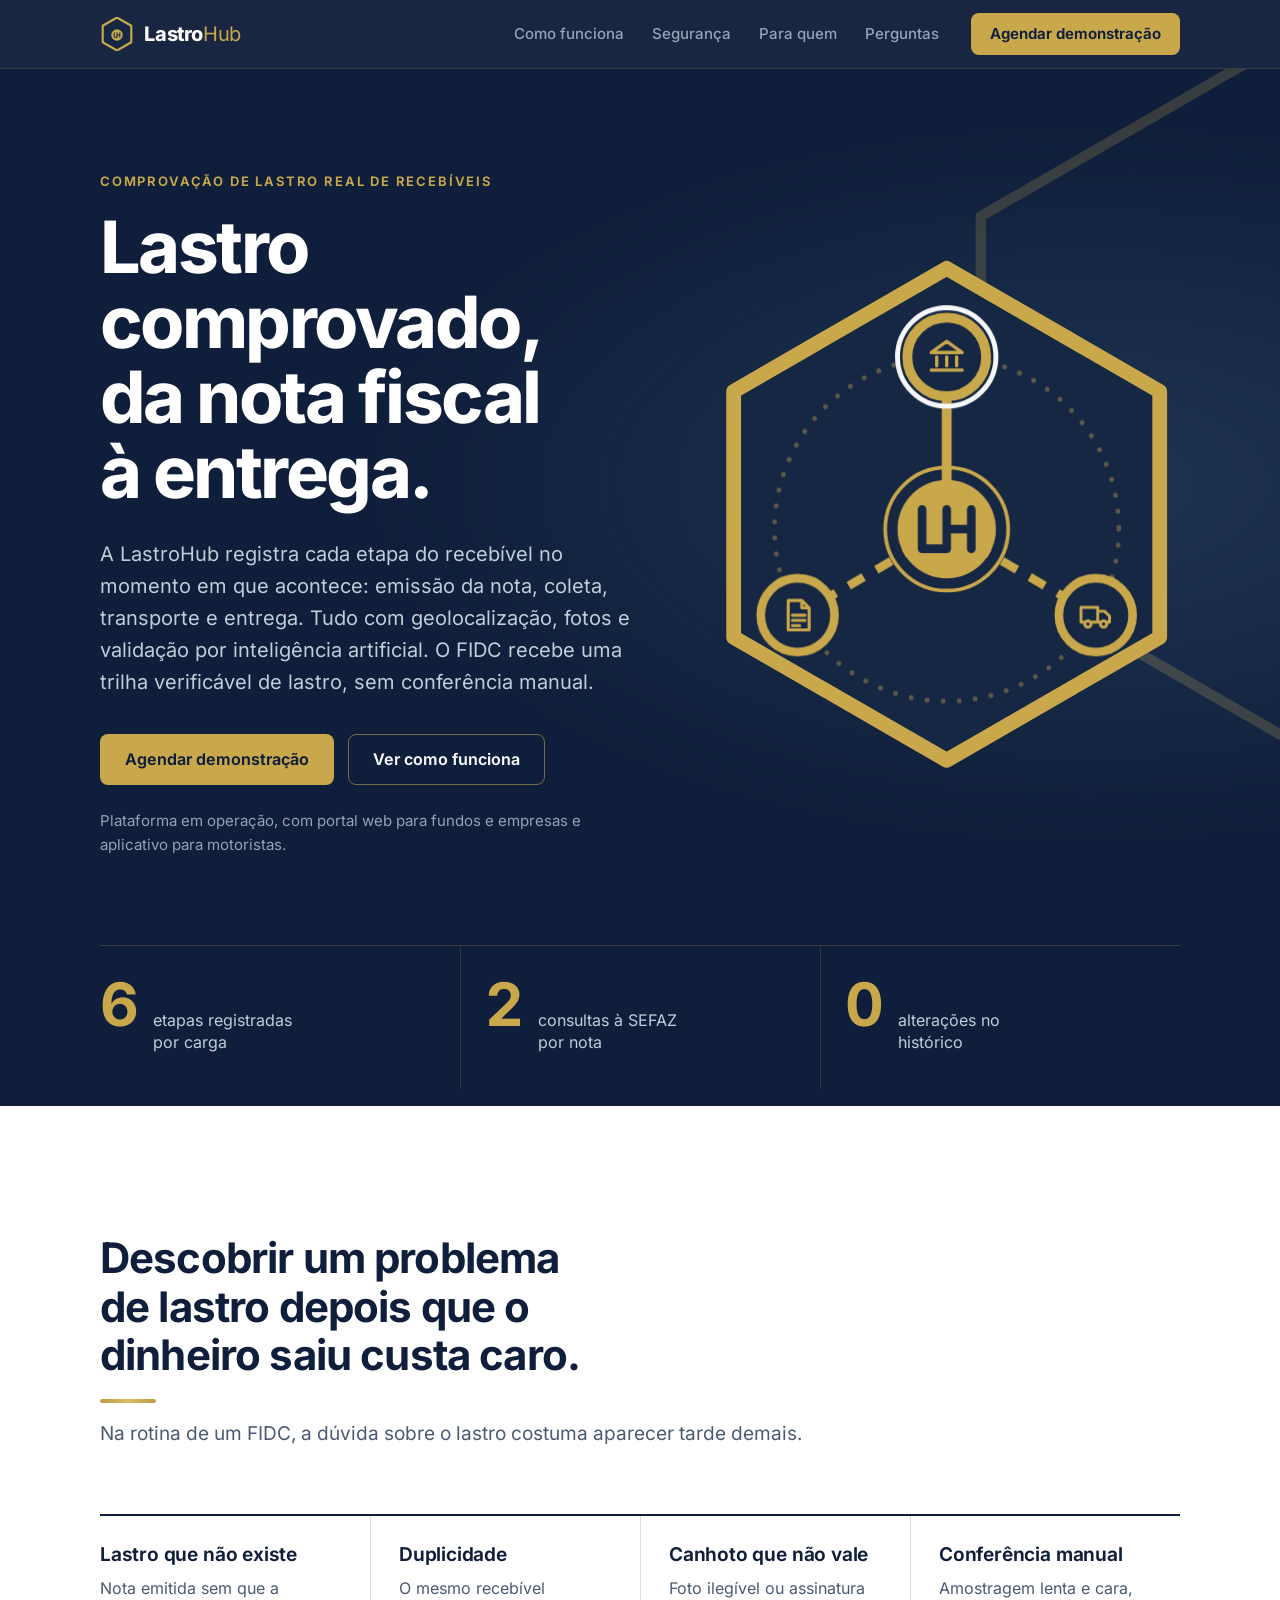
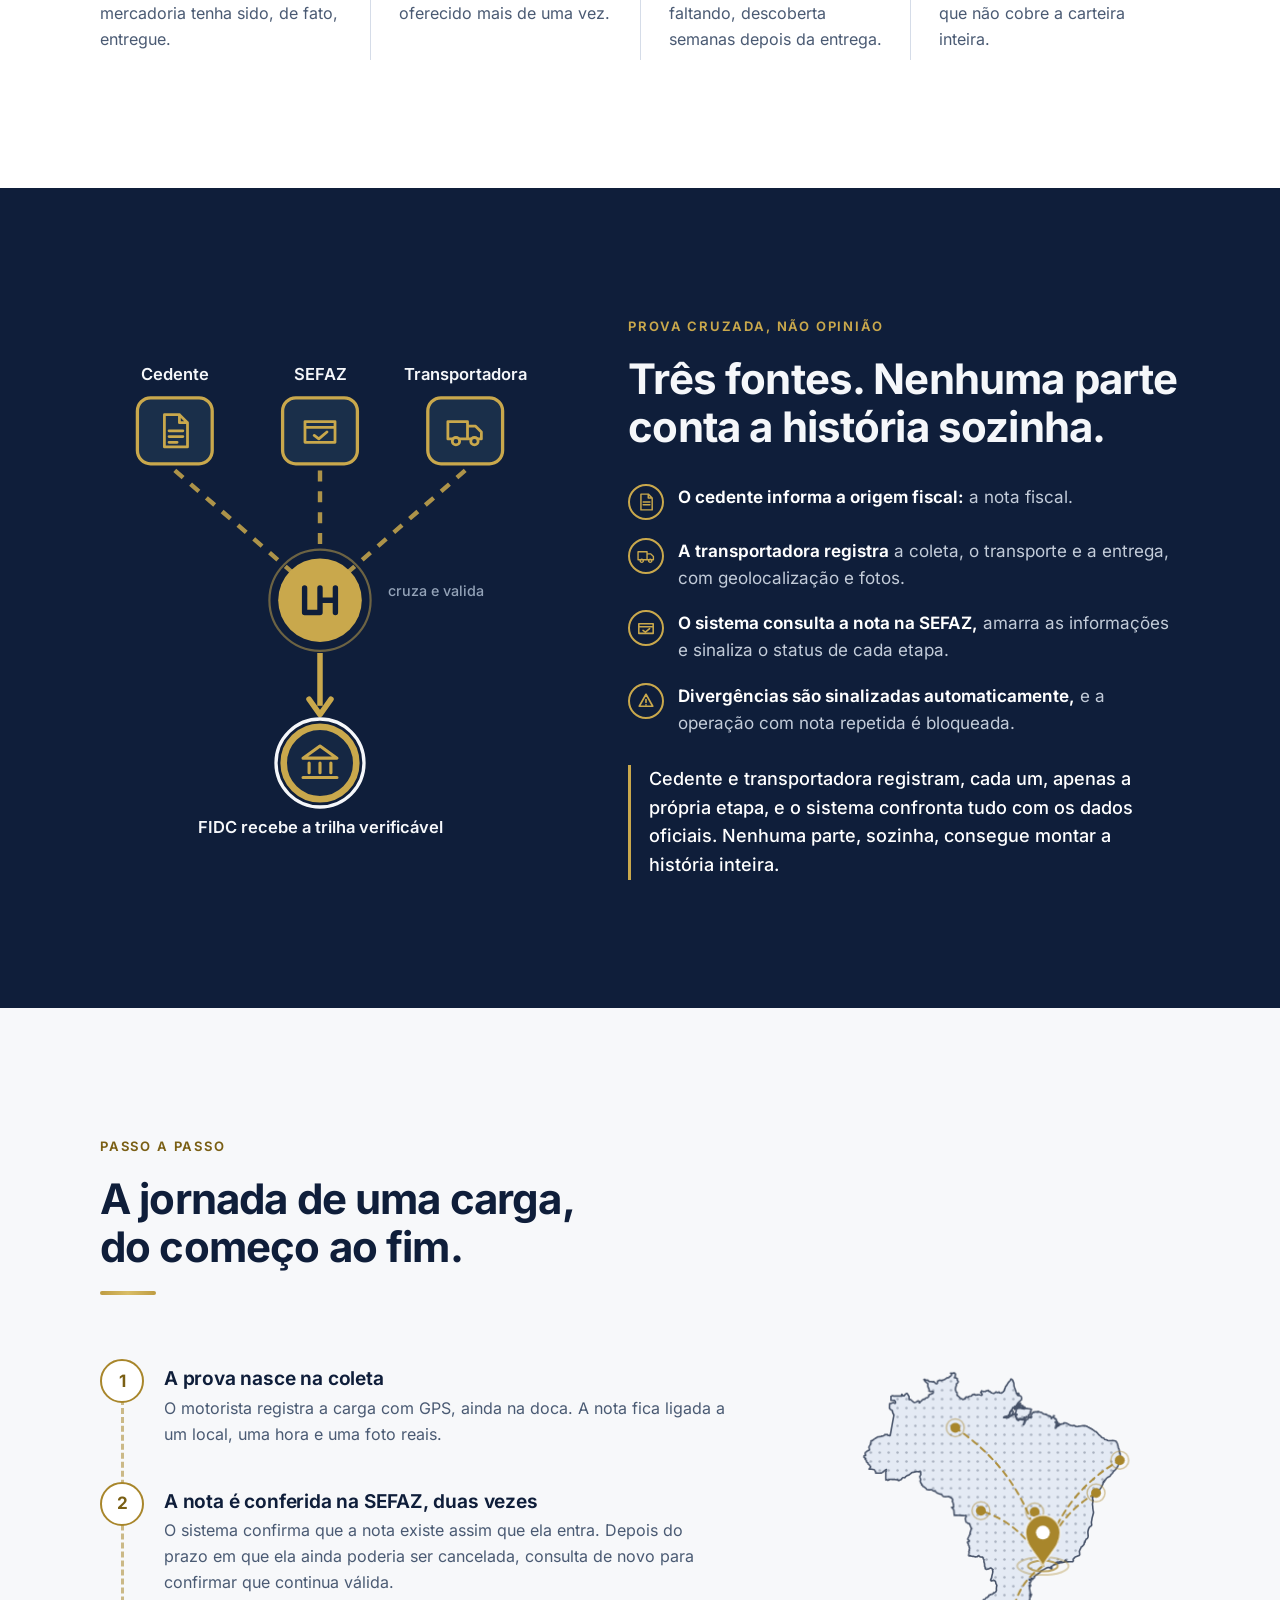
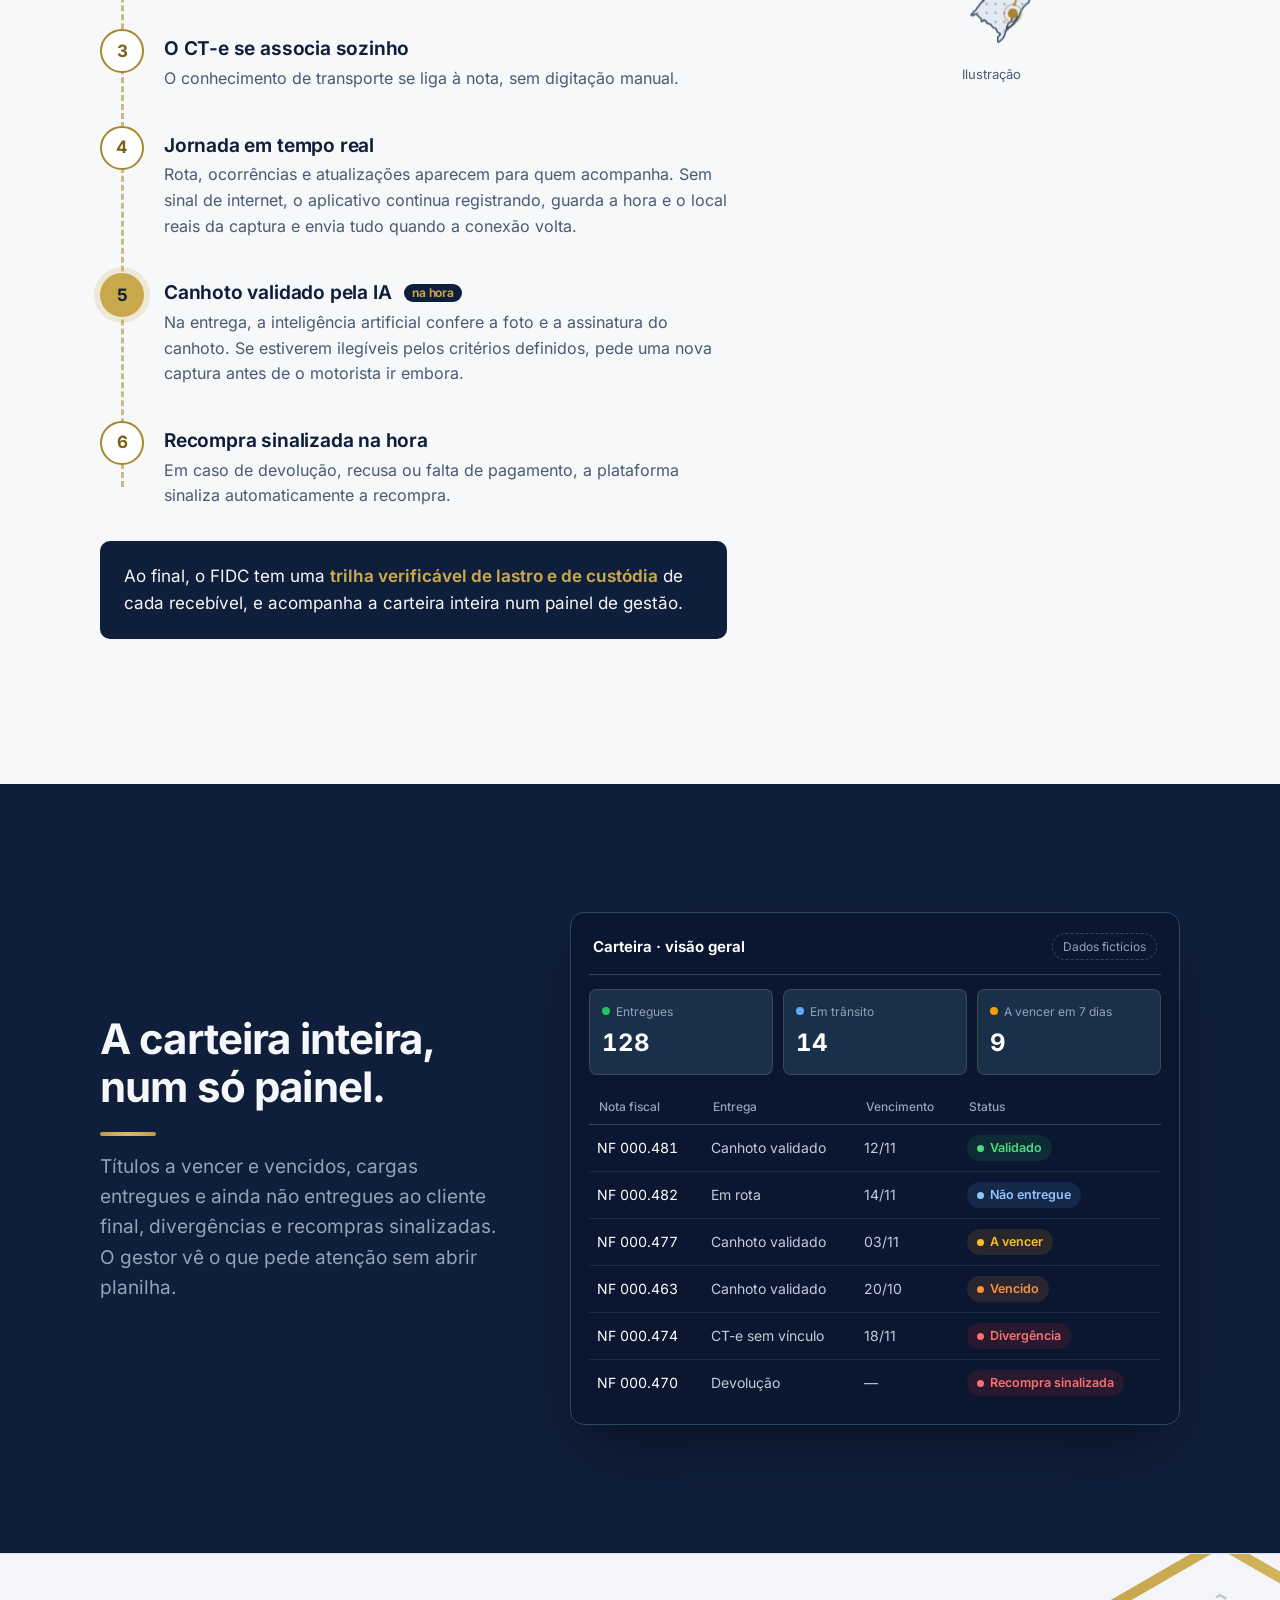
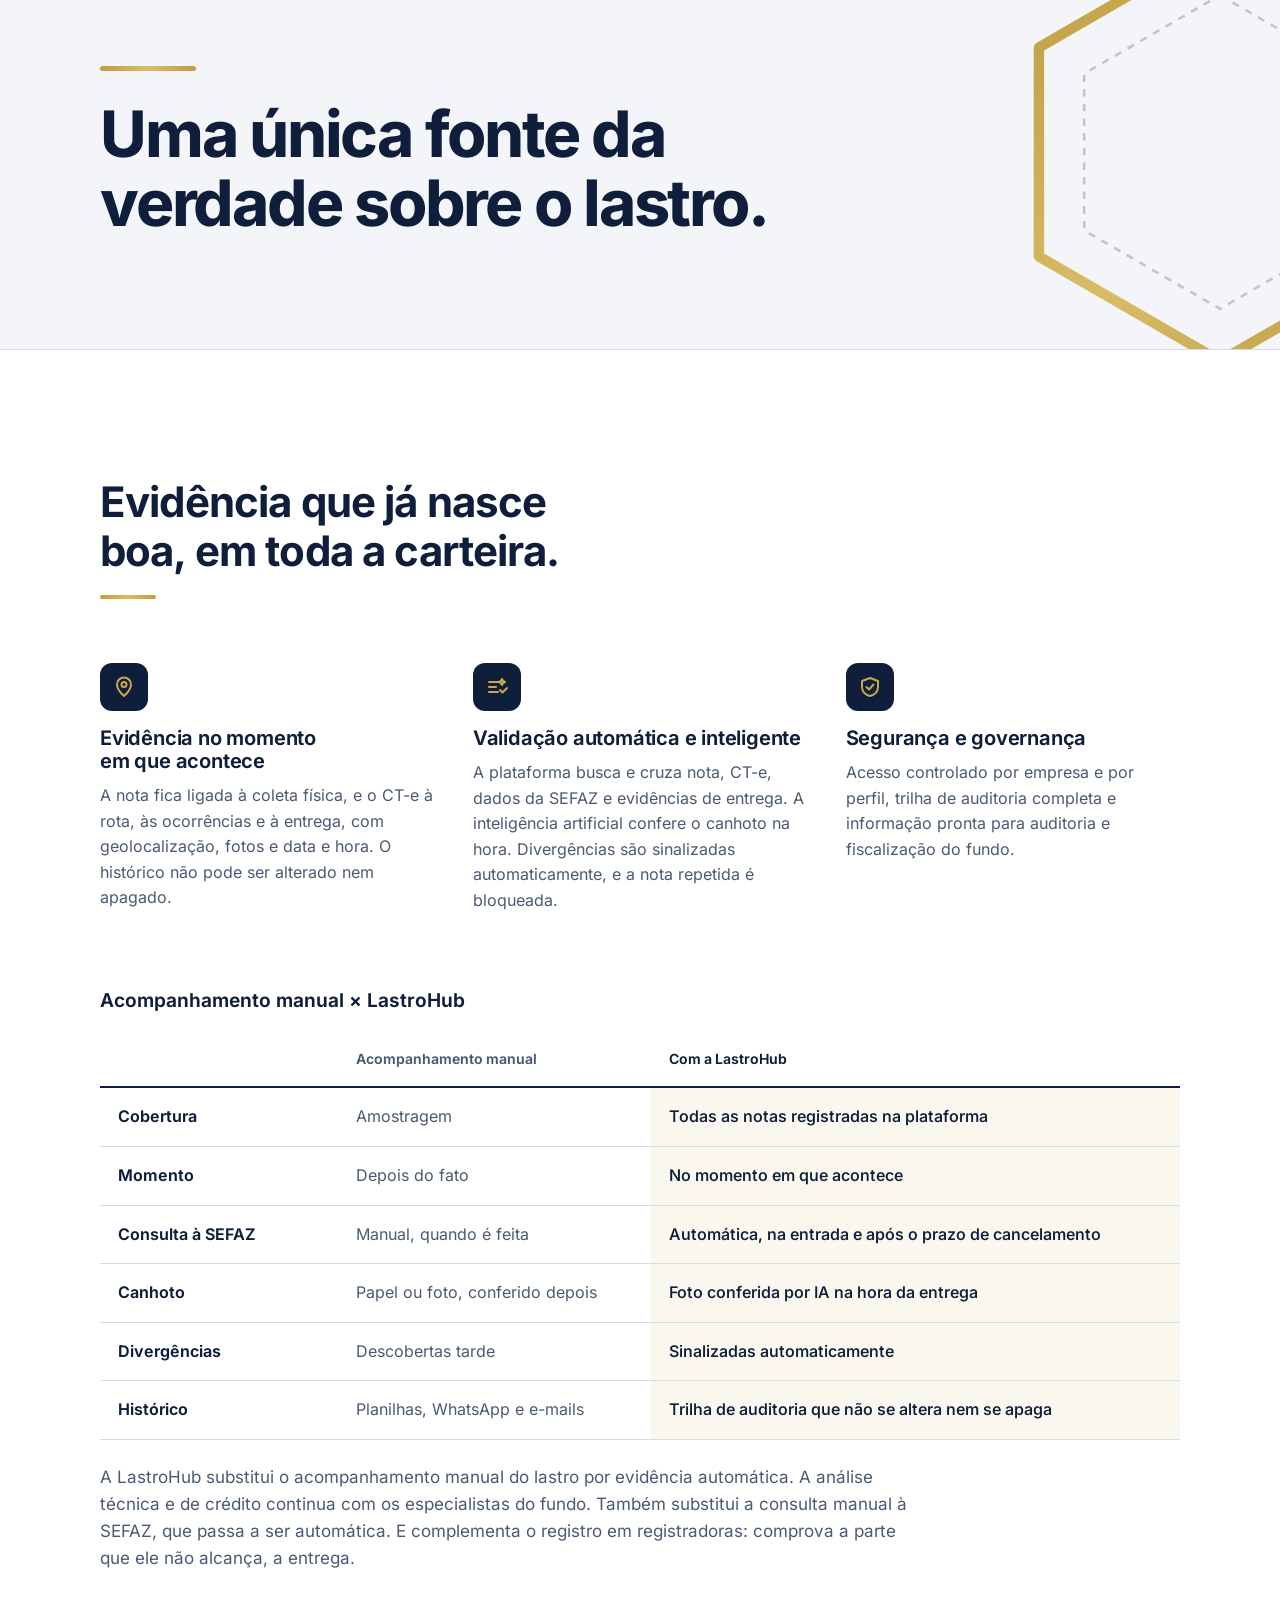
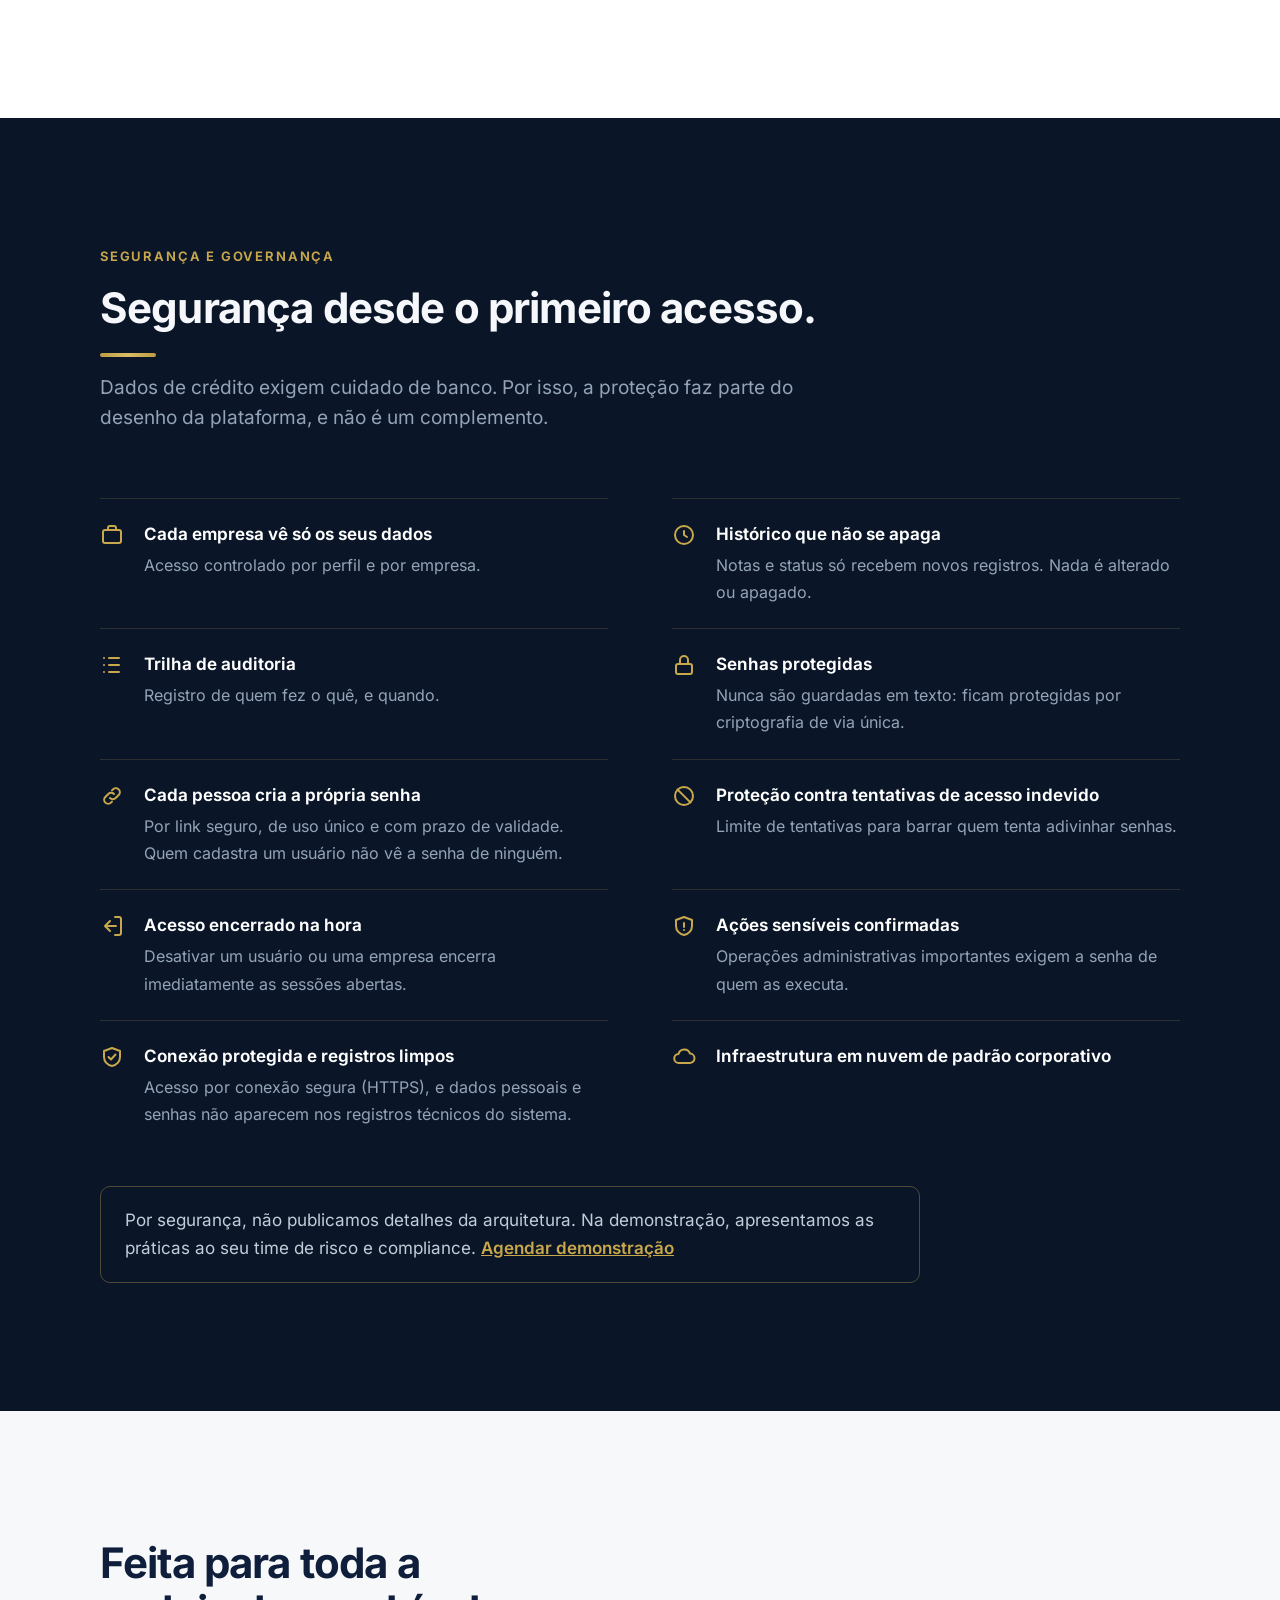
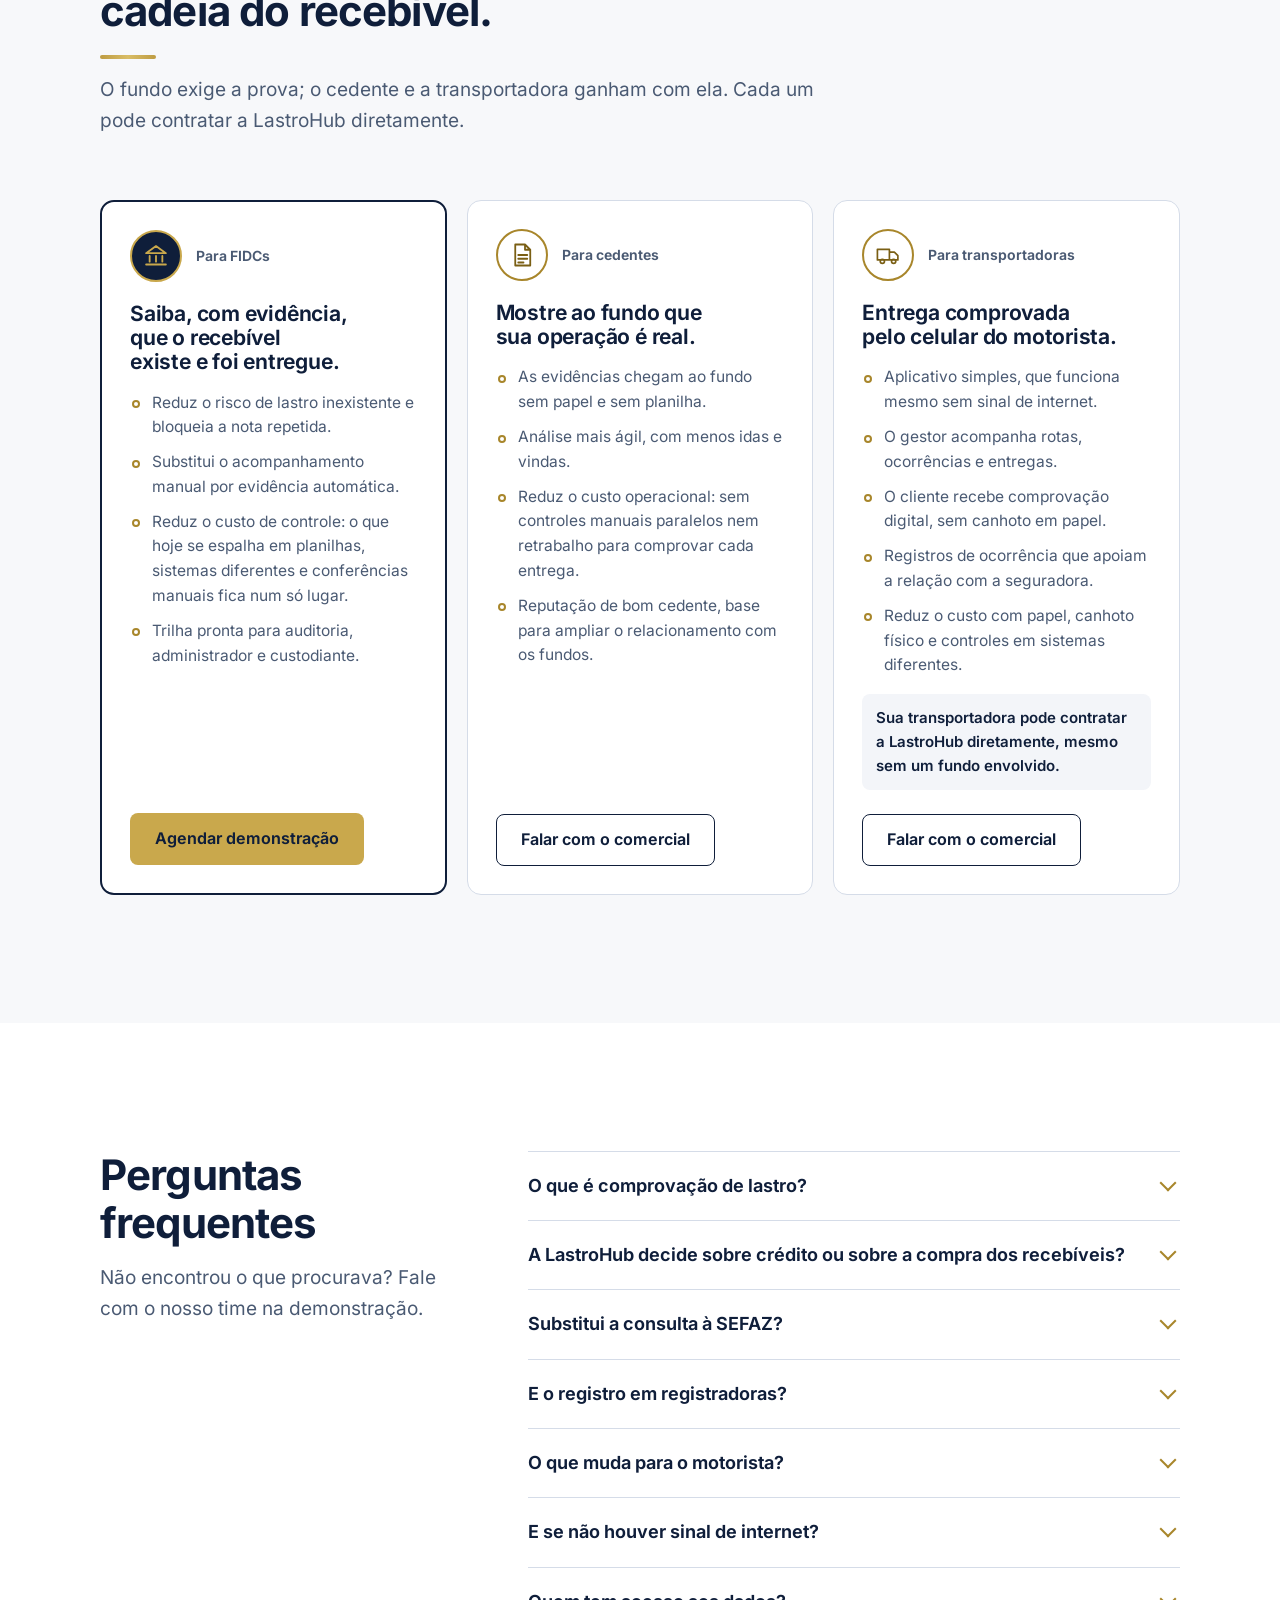
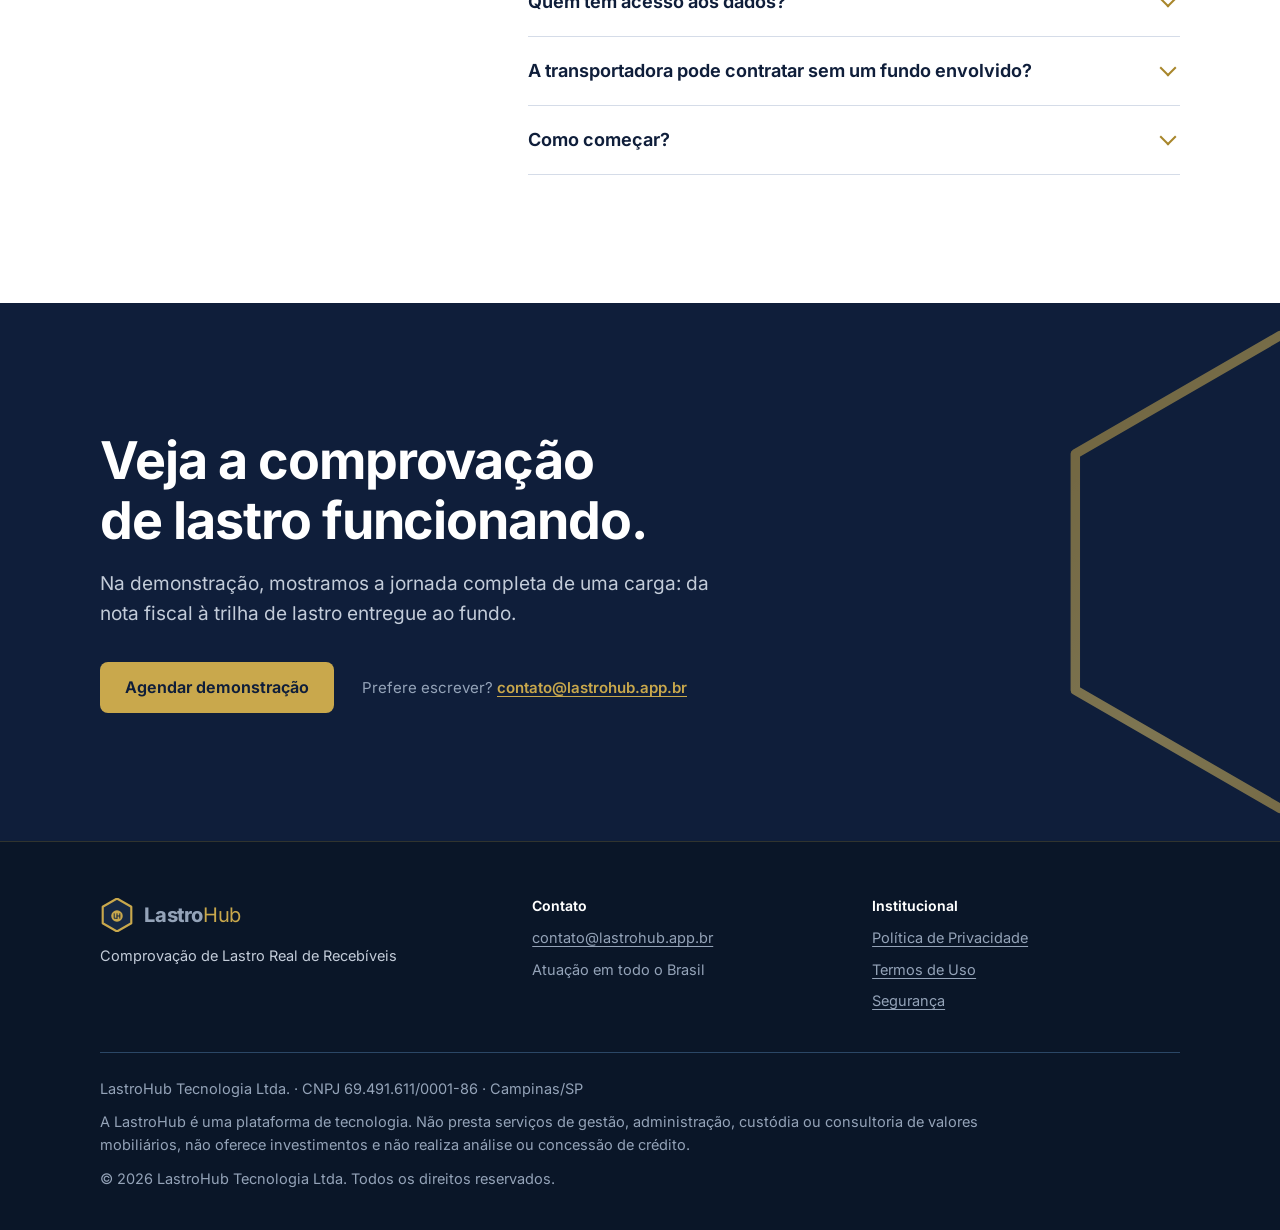
==== commit 79da19a6: "Add files via upload" ====
--- a/index.html
+++ b/index.html
@@ -15,7 +15,9 @@
   <meta property="og:url" content="https://lastrohub.app.br/">
   <meta property="og:title" content="LastroHub: lastro comprovado, da nota fiscal à entrega.">
   <meta property="og:description" content="Evidência verificável para FIDCs, registrada no momento da coleta, do transporte e da entrega.">
-  <meta property="og:image" content="https://lastrohub.app.br/assets/img/compartilhamento.png">
+  <meta property="og:image" content="https://lastrohub.app.br/assets/img/compartilhamento.jpg">
+  <meta property="og:image:secure_url" content="https://lastrohub.app.br/assets/img/compartilhamento.jpg">
+  <meta property="og:image:type" content="image/jpeg">
   <meta property="og:image:width" content="1200">
   <meta property="og:image:height" content="630">
   <meta property="og:image:alt" content="LastroHub: lastro comprovado, da nota fiscal à entrega.">
--- a/assets/css/site.css
+++ b/assets/css/site.css
@@ -393,13 +393,18 @@
 
 /* ---------- Chamada final ---------- */
 .final { text-align: left; }
-.final__grade { display: grid; grid-template-columns: minmax(0, 1.3fr) auto; gap: 40px; align-items: end; }
+.final__grade { position: relative; z-index: 1; display: grid; grid-template-columns: minmax(0, 1fr); gap: 32px; }
+.final__grade > div:first-child { max-width: 860px; }
 .final h2 { font-size: clamp(32px, 4.4vw, 52px); color: var(--branco); }
 .final p { color: #C3CCD9; font-size: 19px; margin: 18px 0 0; max-width: 620px; }
-.final__acoes { display: grid; gap: 14px; justify-items: start; }
+.final__acoes { display: flex; flex-wrap: wrap; align-items: center; gap: 16px 28px; }
 .final__email { font-size: 15px; color: var(--cinza-escuro-2); }
 .final__email a { color: var(--dourado); font-weight: 600; text-underline-offset: 3px; }
-@media (max-width: 800px) { .final__grade { grid-template-columns: minmax(0, 1fr); } }
+/* Aviso quando o programa de e-mail não abre */
+.aviso-email { position: fixed; left: 50%; bottom: 24px; transform: translateX(-50%) translateY(20px); z-index: 100; max-width: min(560px, calc(100vw - 32px)); padding: 16px 20px; border-radius: 12px; background: #FFFFFF; color: #0F1E3A; box-shadow: 0 12px 32px rgba(15, 30, 58, .28); font-size: 15px; line-height: 1.5; opacity: 0; pointer-events: none; transition: opacity .2s, transform .2s; }
+.aviso-email.visivel { opacity: 1; transform: translateX(-50%) translateY(0); pointer-events: auto; }
+.aviso-email b { color: #7A5F14; }
+.aviso-email button { margin-left: 8px; border: 0; background: none; color: #4A5A73; font: inherit; cursor: pointer; text-decoration: underline; }
 
 /* ---------- Rodapé ---------- */
 .rodape { background: var(--azul-fundo); color: var(--cinza-escuro-2); font-size: 14.5px; padding: 56px 0 40px; border-top: 1px solid rgba(201,168,76,.2); }
@@ -451,7 +456,7 @@
 @media (max-width: 900px) {
   .hex-deco--abertura { display: none; }
   .hex-deco--faixa { width: 300px; height: 300px; right: -190px; opacity: .6; }
-  .hex-deco--final { width: 320px; height: 320px; right: -230px; opacity: .35; }
+  .hex-deco--final { width: 320px; height: 320px; right: -255px; opacity: .3; }
 }
 
 /* Brilho que passa uma única vez sobre o símbolo da abertura */
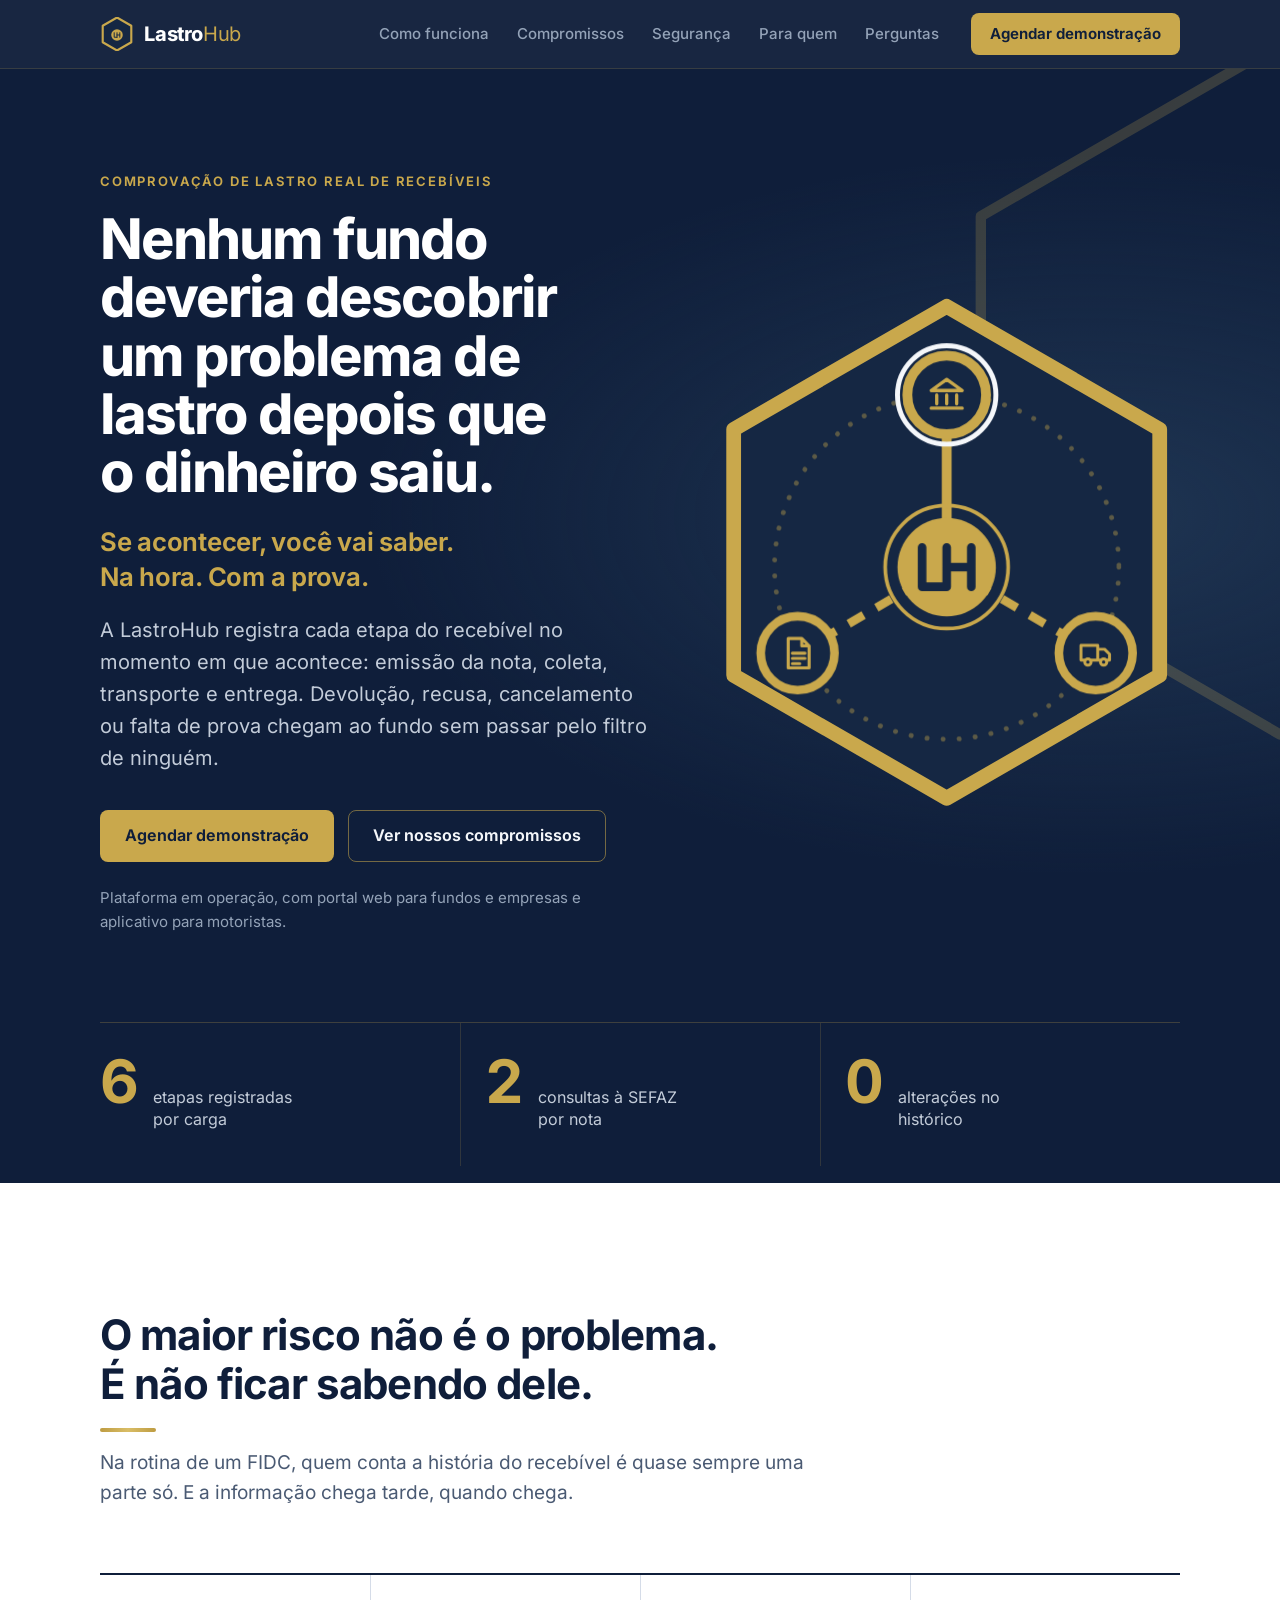
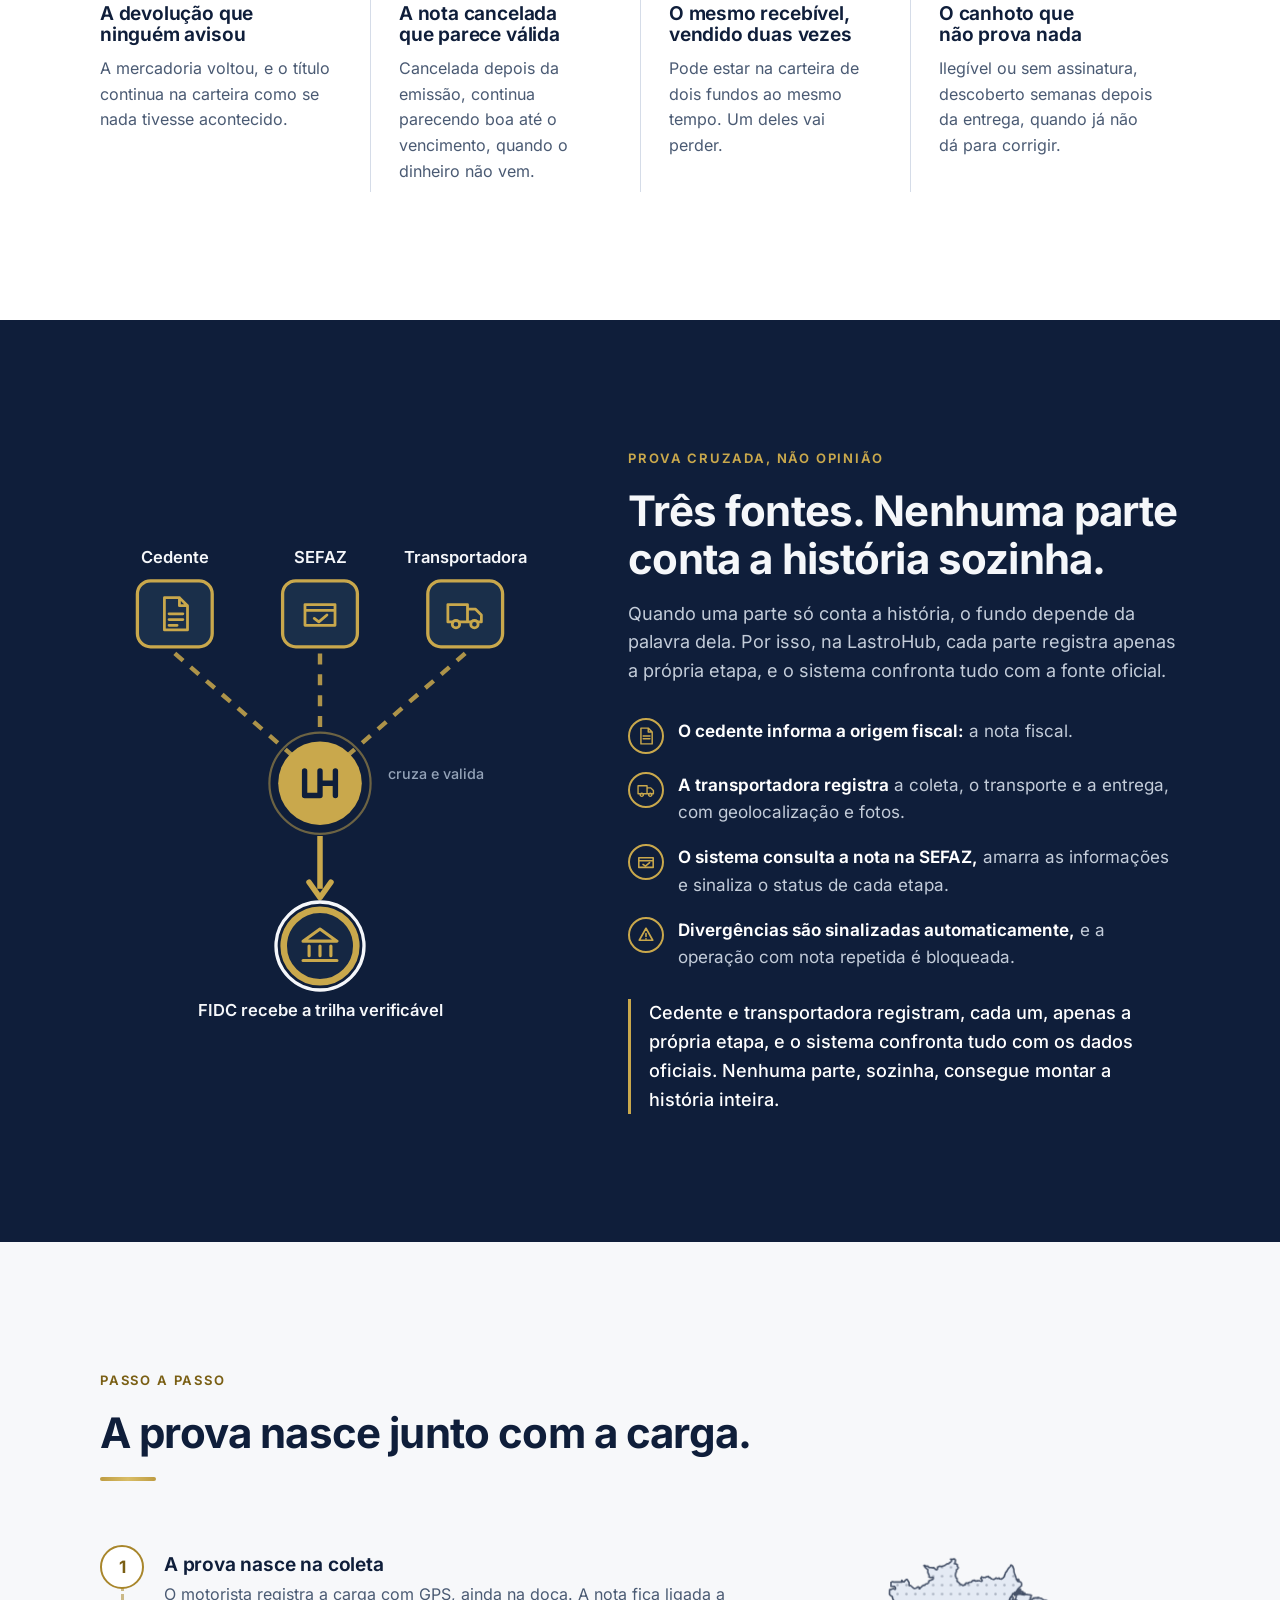
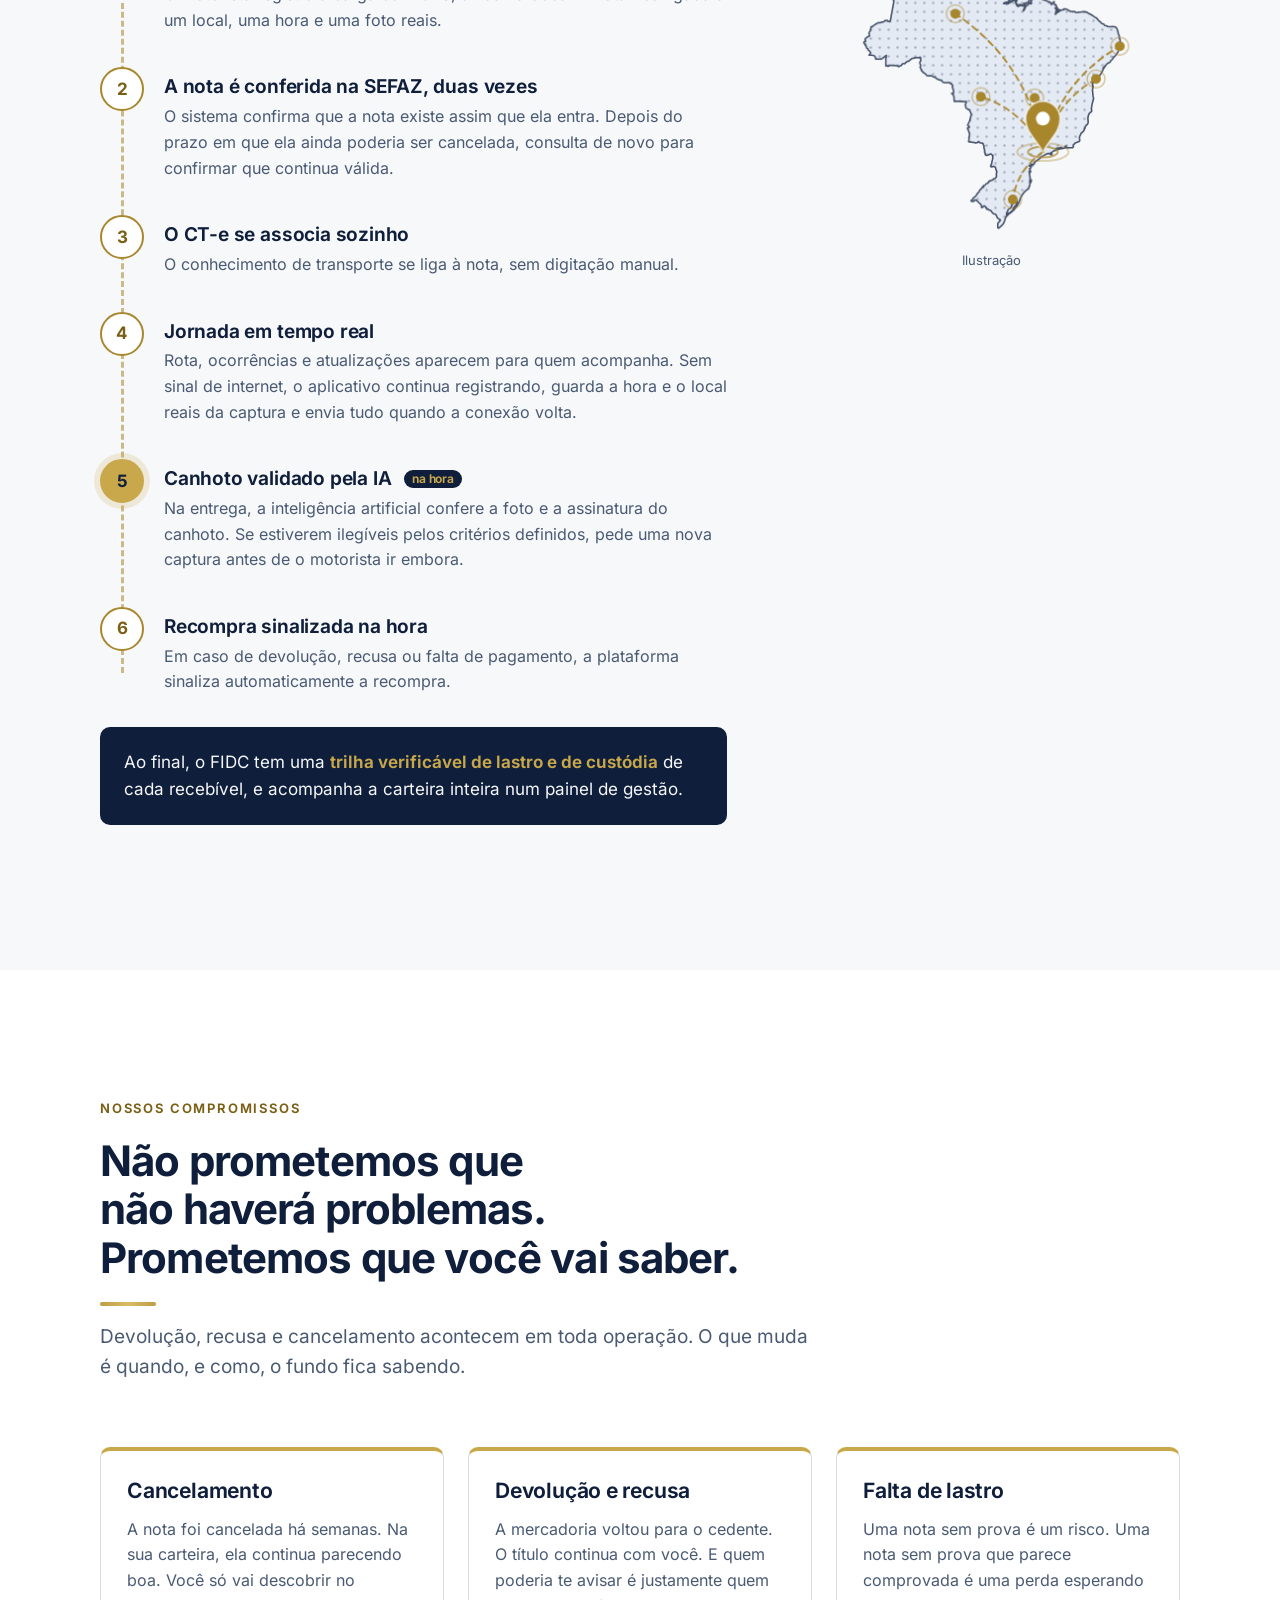
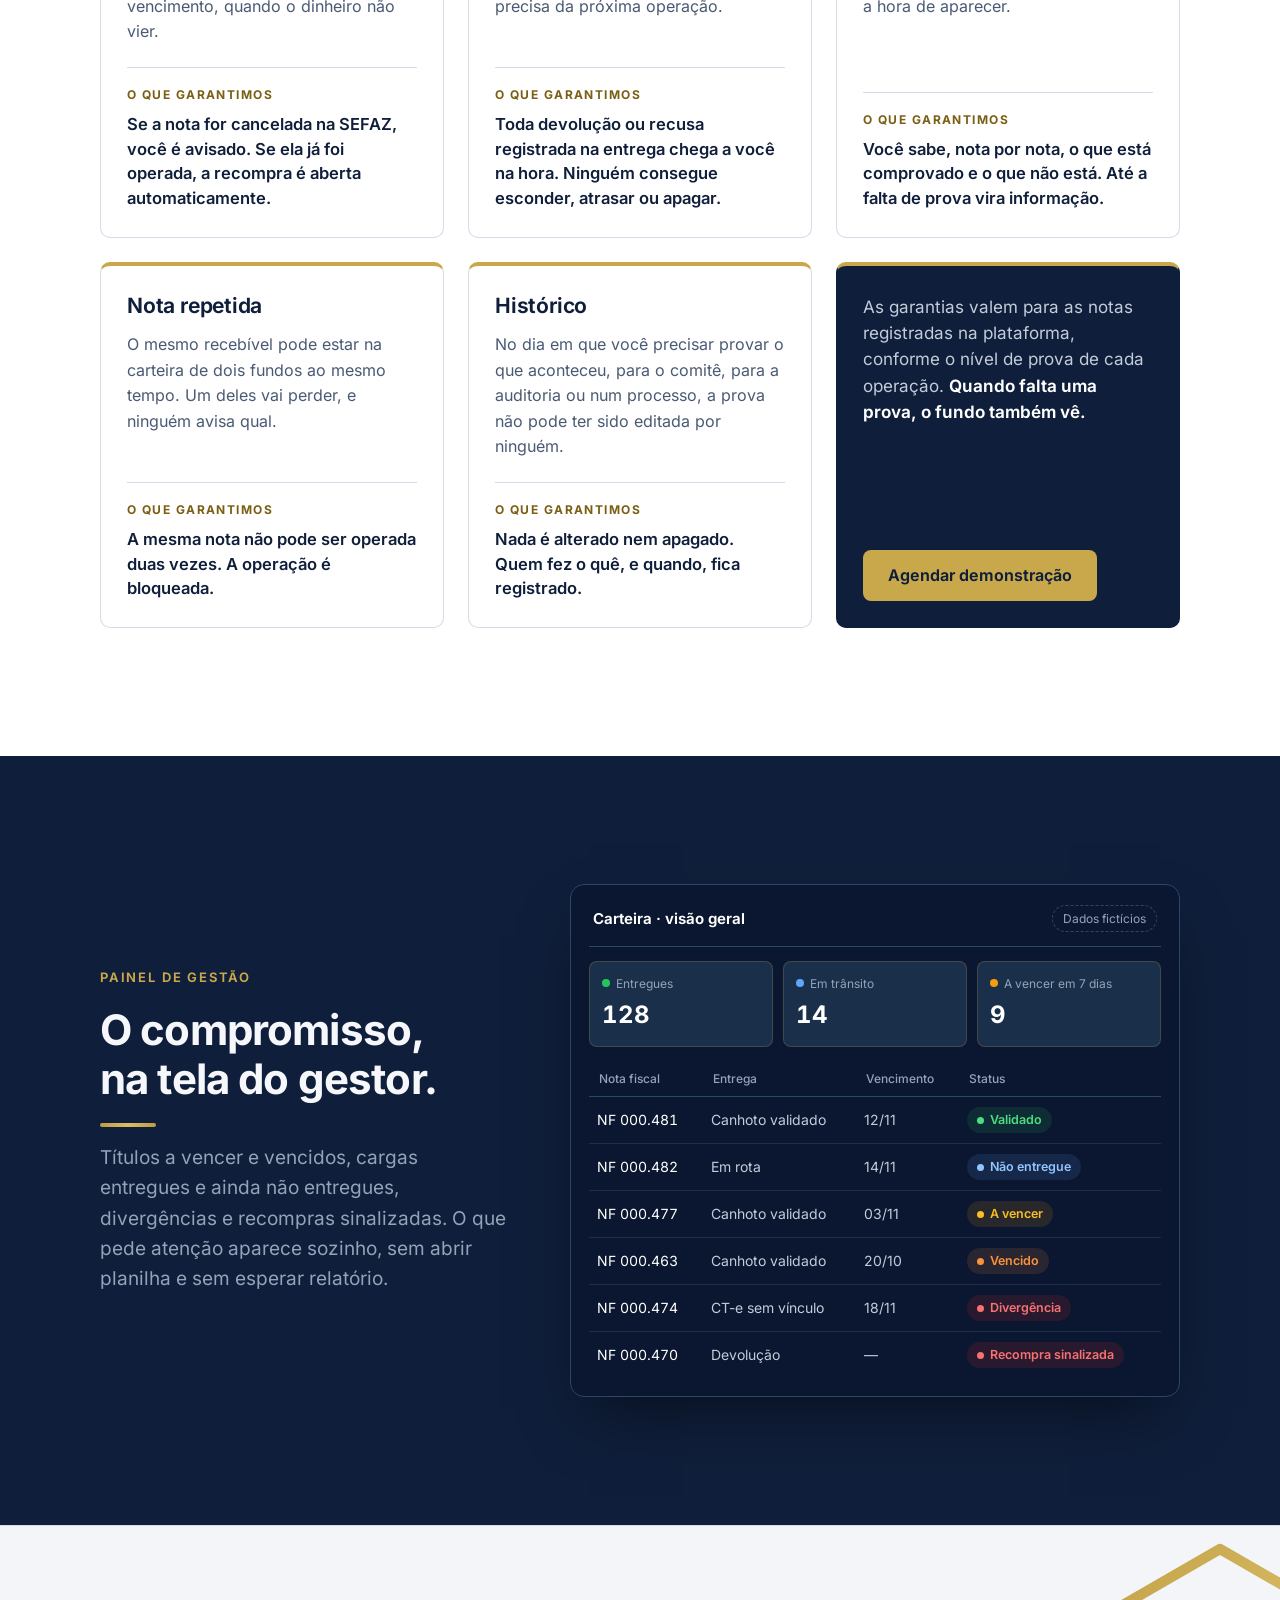
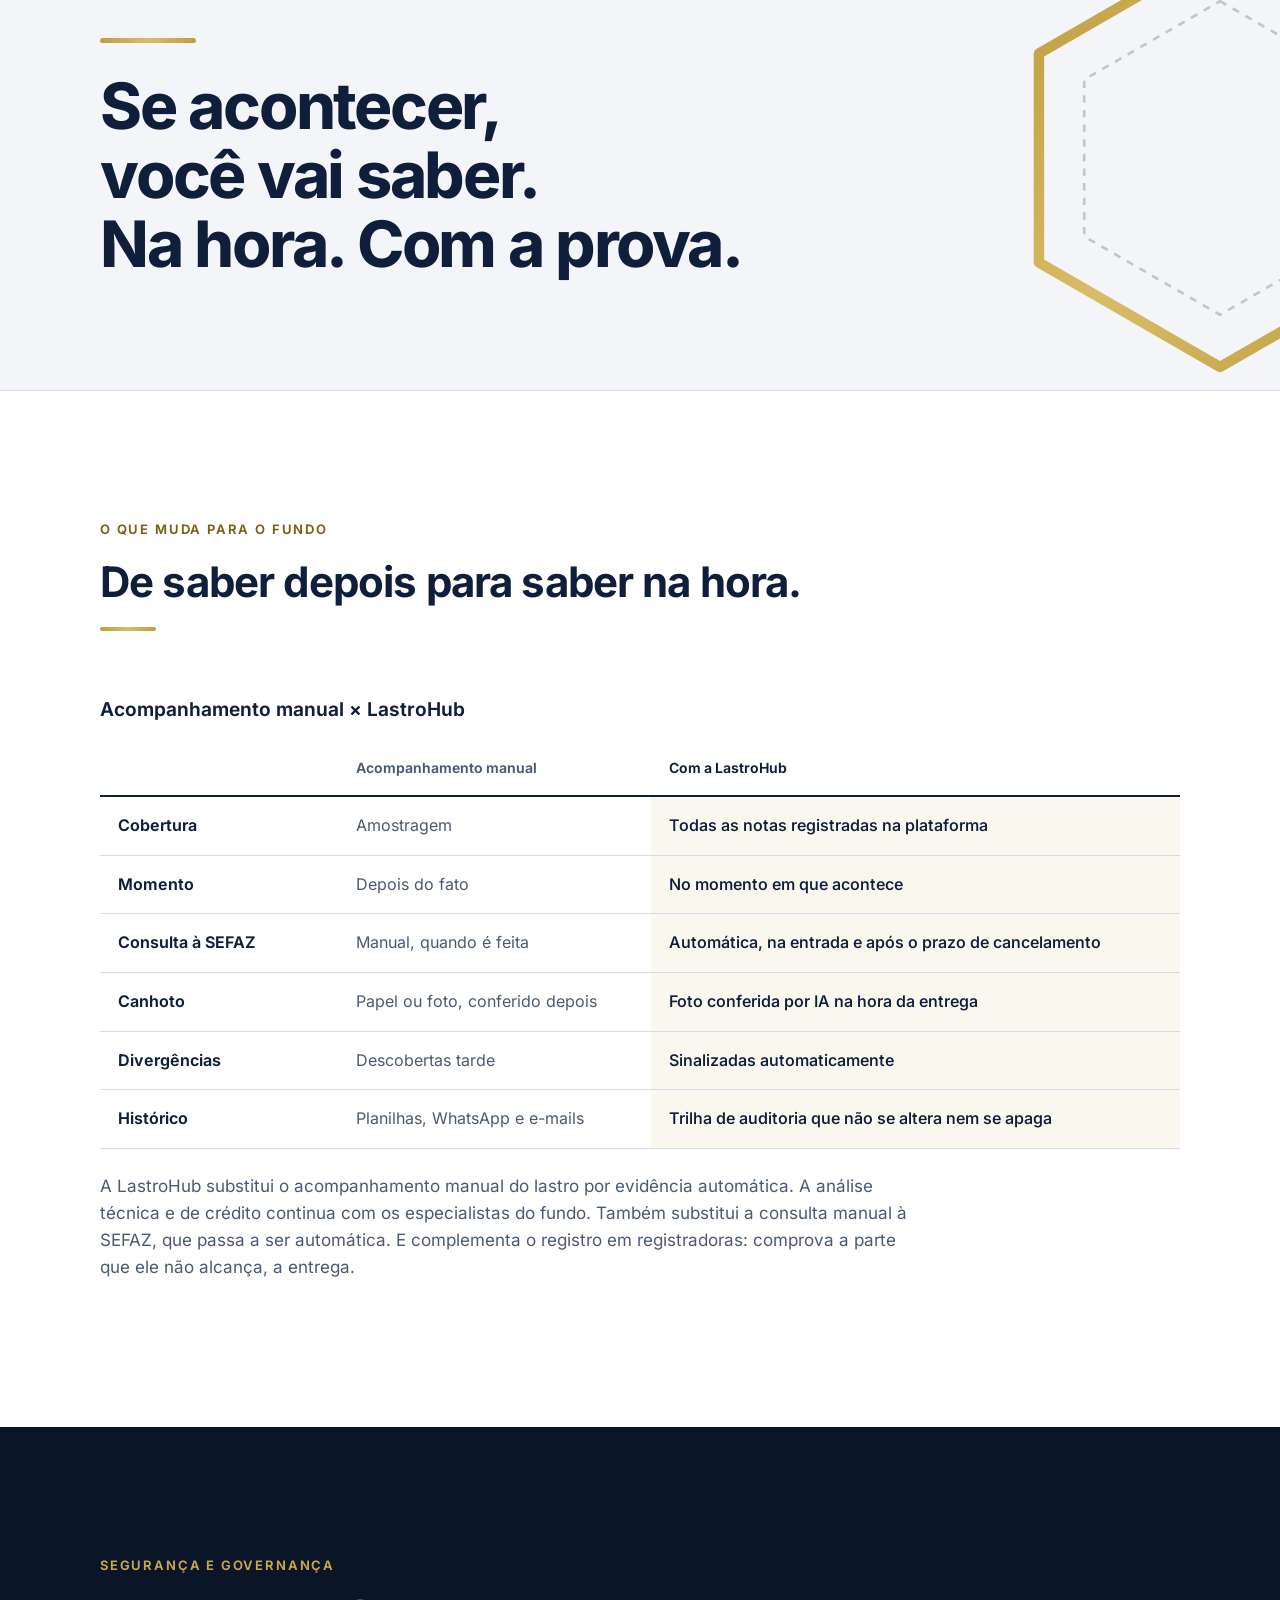
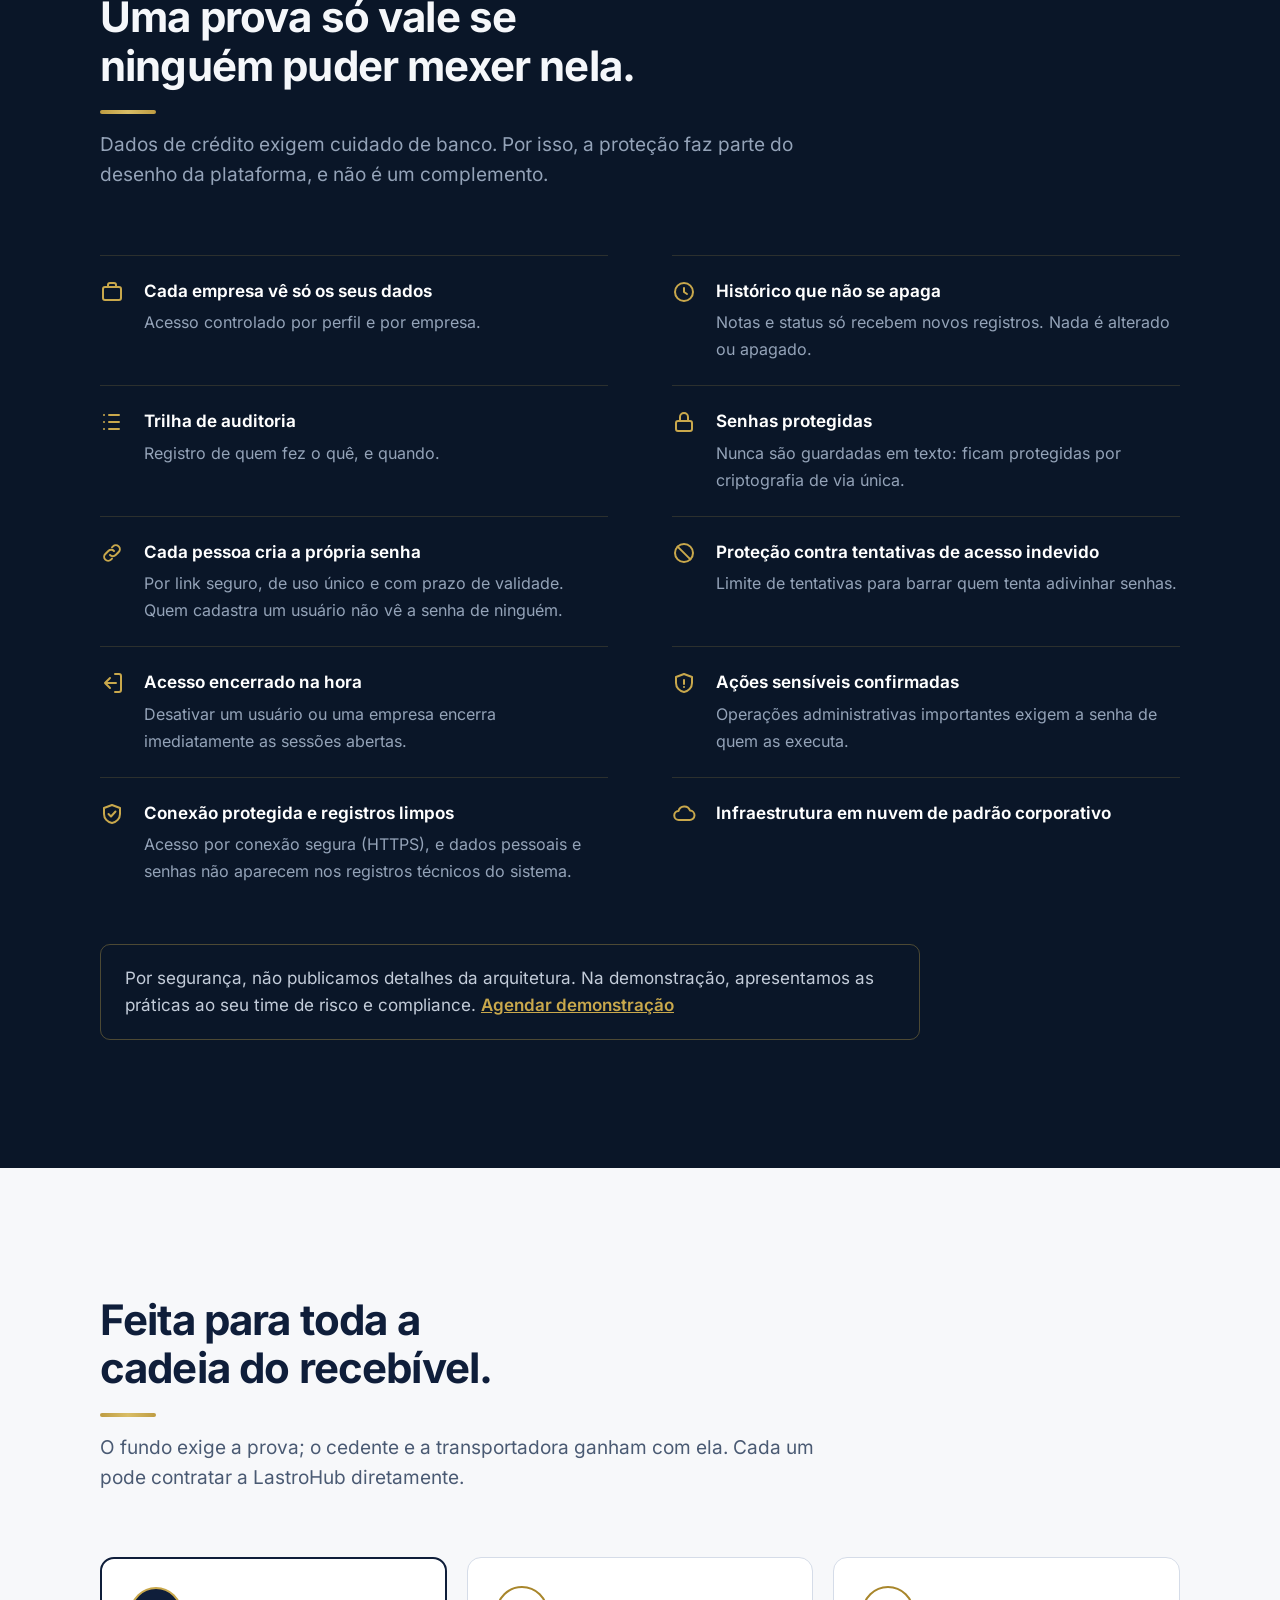
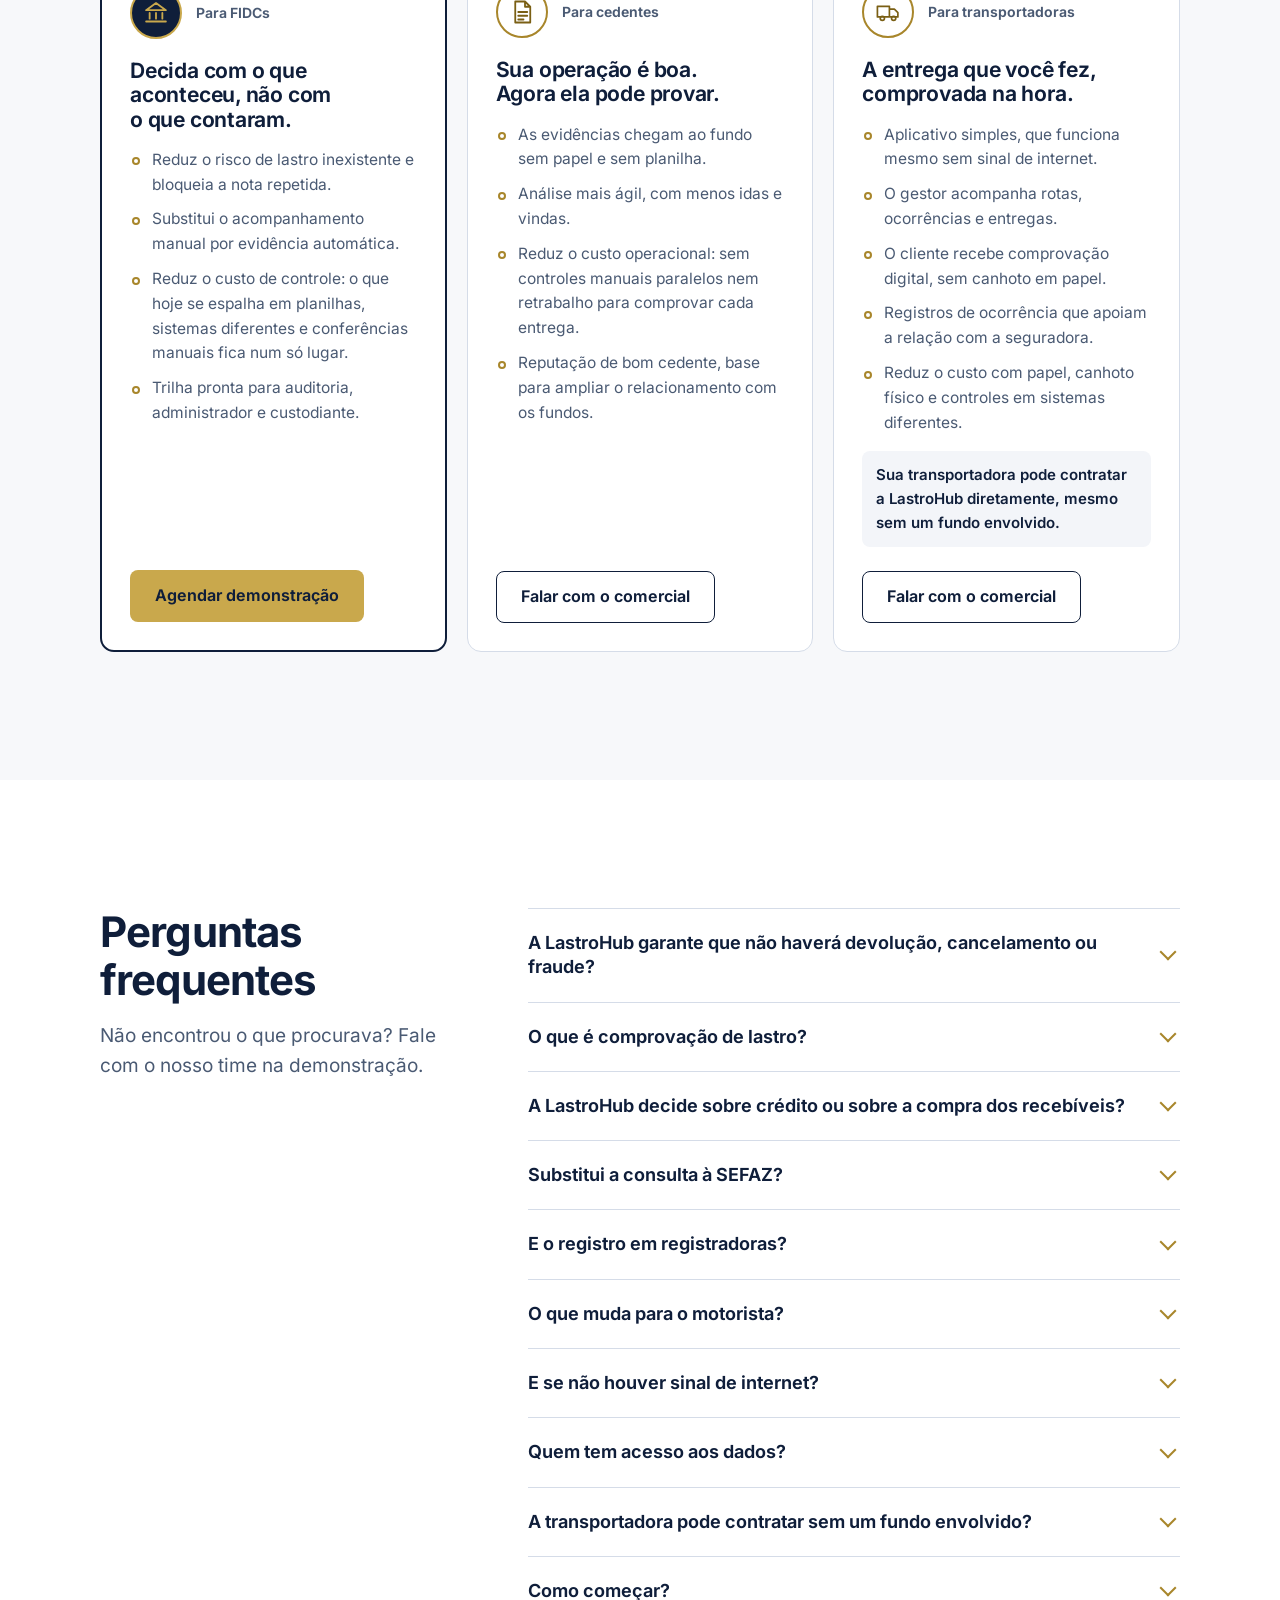
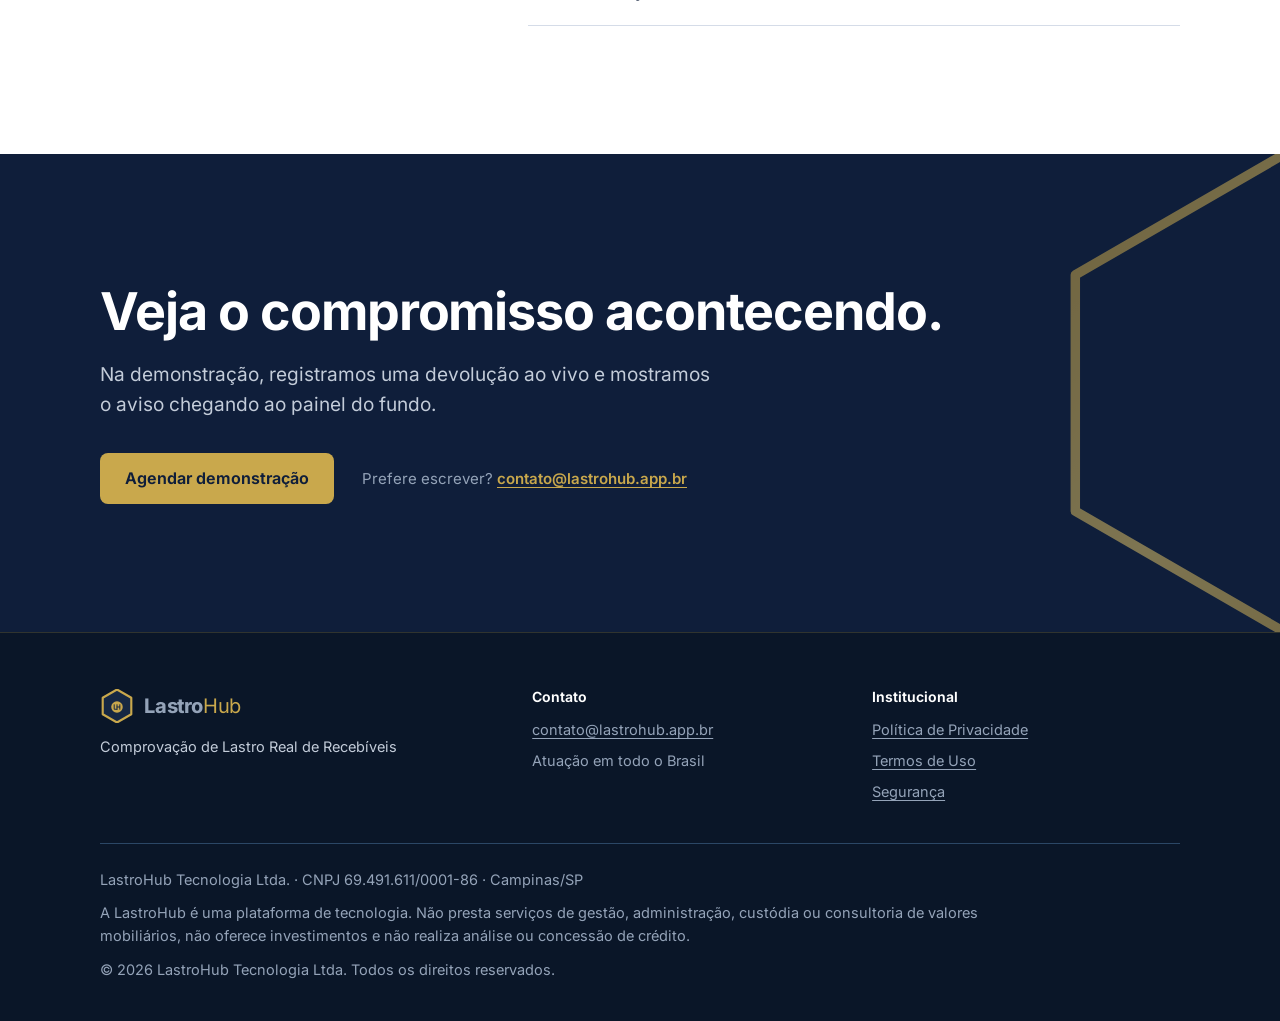
==== commit fab082bf: "Add files via upload" ====
--- a/index.html
+++ b/index.html
@@ -4,7 +4,7 @@
   <meta charset="utf-8">
   <meta name="viewport" content="width=device-width, initial-scale=1">
   <title>LastroHub | Comprovação de lastro de recebíveis para FIDCs</title>
-  <meta name="description" content="Evidência de que o recebível existe e foi entregue: nota fiscal, CT-e, SEFAZ e canhoto validado por IA numa trilha verificável para FIDCs.">
+  <meta name="description" content="Nenhum fundo deveria descobrir um problema de lastro depois que o dinheiro saiu. Com a LastroHub, devolução, recusa, cancelamento ou falta de prova chegam ao fundo na hora, com a prova.">
   <link rel="canonical" href="https://lastrohub.app.br/">
   <meta name="theme-color" content="#0F1E3A">
 
@@ -13,14 +13,14 @@
   <meta property="og:locale" content="pt_BR">
   <meta property="og:site_name" content="LastroHub">
   <meta property="og:url" content="https://lastrohub.app.br/">
-  <meta property="og:title" content="LastroHub: lastro comprovado, da nota fiscal à entrega.">
-  <meta property="og:description" content="Evidência verificável para FIDCs, registrada no momento da coleta, do transporte e da entrega.">
-  <meta property="og:image" content="https://lastrohub.app.br/assets/img/compartilhamento.jpg">
-  <meta property="og:image:secure_url" content="https://lastrohub.app.br/assets/img/compartilhamento.jpg">
+  <meta property="og:title" content="LastroHub: se acontecer, você vai saber. Na hora. Com a prova.">
+  <meta property="og:description" content="Devolução, recusa, cancelamento ou falta de prova chegam ao fundo na hora, sem passar pelo filtro de ninguém.">
+  <meta property="og:image" content="https://lastrohub.app.br/assets/img/compartilhamento-v2.jpg">
+  <meta property="og:image:secure_url" content="https://lastrohub.app.br/assets/img/compartilhamento-v2.jpg">
   <meta property="og:image:type" content="image/jpeg">
   <meta property="og:image:width" content="1200">
   <meta property="og:image:height" content="630">
-  <meta property="og:image:alt" content="LastroHub: lastro comprovado, da nota fiscal à entrega.">
+  <meta property="og:image:alt" content="LastroHub: se acontecer, você vai saber. Na hora. Com a prova.">
   <meta name="twitter:card" content="summary_large_image">
 
   <link rel="icon" href="assets/img/favicon.svg" type="image/svg+xml">
@@ -55,6 +55,7 @@
       </a>
       <nav class="menu" aria-label="Seções da página">
         <a href="#como-funciona">Como funciona</a>
+        <a href="#compromissos">Compromissos</a>
         <a href="#seguranca">Segurança</a>
         <a href="#para-quem">Para quem</a>
         <a href="#perguntas">Perguntas</a>
@@ -73,11 +74,12 @@
         <div class="abertura__grade">
           <div>
             <span class="sobretitulo">Comprovação de lastro real de recebíveis</span>
-            <h1 id="titulo-principal">Lastro comprovado, da nota fiscal à entrega.</h1>
-            <p class="abertura__sub">A LastroHub registra cada etapa do recebível no momento em que acontece: emissão da nota, coleta, transporte e entrega. Tudo com geolocalização, fotos e validação por inteligência artificial. O FIDC recebe uma trilha verificável de lastro, sem conferência manual.</p>
+            <h1 id="titulo-principal">Nenhum fundo deveria descobrir um problema de lastro depois que o dinheiro saiu.</h1>
+            <p class="abertura__compromisso">Se acontecer, você vai saber.<br>Na hora. Com a prova.</p>
+            <p class="abertura__sub">A LastroHub registra cada etapa do recebível no momento em que acontece: emissão da nota, coleta, transporte e entrega. Devolução, recusa, cancelamento ou falta de prova chegam ao fundo sem passar pelo filtro de ninguém.</p>
             <div class="abertura__acoes">
               <a class="botao botao--principal" data-acao="agendar" href="#contato">Agendar demonstração</a>
-              <a class="botao botao--secundario" href="#como-funciona">Ver como funciona</a>
+              <a class="botao botao--secundario" href="#compromissos">Ver nossos compromissos</a>
             </div>
             <p class="abertura__apoio">Plataforma em operação, com portal web para fundos e empresas e aplicativo para motoristas.</p>
           </div>
@@ -132,14 +134,14 @@
     <section class="secao" aria-labelledby="t-problema">
       <div class="conteudo">
         <div class="intro">
-          <h2 id="t-problema">Descobrir um problema de lastro depois que o dinheiro saiu custa caro.</h2>
-          <p>Na rotina de um FIDC, a dúvida sobre o lastro costuma aparecer tarde demais.</p>
+          <h2 id="t-problema">O maior risco não é o problema. É não ficar sabendo dele.</h2>
+          <p>Na rotina de um FIDC, quem conta a história do recebível é quase sempre uma parte só. E a informação chega tarde, quando chega.</p>
         </div>
         <div class="dores">
-          <div class="dor"><h3>Lastro que não existe</h3><p>Nota emitida sem que a mercadoria tenha sido, de fato, entregue.</p></div>
-          <div class="dor"><h3>Duplicidade</h3><p>O mesmo recebível oferecido mais de uma vez.</p></div>
-          <div class="dor"><h3>Canhoto que não vale</h3><p>Foto ilegível ou assinatura faltando, descoberta semanas depois da entrega.</p></div>
-          <div class="dor"><h3>Conferência manual</h3><p>Amostragem lenta e cara, que não cobre a carteira inteira.</p></div>
+          <div class="dor"><h3>A devolução que ninguém avisou</h3><p>A mercadoria voltou, e o título continua na carteira como se nada tivesse acontecido.</p></div>
+          <div class="dor"><h3>A nota cancelada que parece válida</h3><p>Cancelada depois da emissão, continua parecendo boa até o vencimento, quando o dinheiro não vem.</p></div>
+          <div class="dor"><h3>O mesmo recebível, vendido duas vezes</h3><p>Pode estar na carteira de dois fundos ao mesmo tempo. Um deles vai perder.</p></div>
+          <div class="dor"><h3>O canhoto que não prova nada</h3><p>Ilegível ou sem assinatura, descoberto semanas depois da entrega, quando já não dá para corrigir.</p></div>
         </div>
       </div>
     </section>
@@ -181,6 +183,7 @@
         <div>
           <span class="sobretitulo">Prova cruzada, não opinião</span>
           <h2 id="t-cruzada">Três fontes. Nenhuma parte conta a história sozinha.</h2>
+          <p class="cruzada__abertura">Quando uma parte só conta a história, o fundo depende da palavra dela. Por isso, na LastroHub, cada parte registra apenas a própria etapa, e o sistema confronta tudo com a fonte oficial.</p>
           <ul class="cruzada__lista">
             <li><span class="icone-redondo"><svg viewBox="-16 -16 32 32" aria-hidden="true"><path d="M-9 -14H4L11 -7V14H-9Z M4 -14V-7H11 M-5 0H7 M-5 5H7" fill="none" stroke="currentColor" stroke-width="2.6" stroke-linejoin="round" stroke-linecap="round"/></svg></span><span><b>O cedente informa a origem fiscal:</b> a nota fiscal.</span></li>
             <li><span class="icone-redondo"><svg viewBox="-17 -17 34 34" aria-hidden="true"><g fill="none" stroke="currentColor" stroke-width="2.6" stroke-linejoin="round" stroke-linecap="round"><path d="M-15 -8H2V7H-15Z M2 -4H9L14 1V7H2"/><circle cx="-8" cy="9" r="3"/><circle cx="8" cy="9" r="3"/></g></svg></span><span><b>A transportadora registra</b> a coleta, o transporte e a entrega, com geolocalização e fotos.</span></li>
@@ -197,7 +200,7 @@
       <div class="conteudo">
         <div class="intro">
           <span class="sobretitulo">Passo a passo</span>
-          <h2 id="t-jornada">A jornada de uma carga, do começo ao fim.</h2>
+          <h2 id="t-jornada">A prova nasce junto com a carga.</h2>
         </div>
         <div class="jornada">
           <div>
@@ -219,12 +222,55 @@
       </div>
     </section>
 
-    <!-- ================= 3C. PAINEL DE GESTÃO ================= -->
+    <!-- ================= 3C. NOSSOS COMPROMISSOS ================= -->
+    <section class="secao" id="compromissos" aria-labelledby="t-compromissos">
+      <div class="conteudo">
+        <div class="intro">
+          <span class="sobretitulo">Nossos compromissos</span>
+          <h2 id="t-compromissos">Não prometemos que não haverá problemas. Prometemos que você vai saber.</h2>
+          <p>Devolução, recusa e cancelamento acontecem em toda operação. O que muda é quando, e como, o fundo fica sabendo.</p>
+        </div>
+        <div class="compromissos">
+          <article class="compromisso">
+            <h3>Cancelamento</h3>
+            <p class="compromisso__porque">A nota foi cancelada há semanas. Na sua carteira, ela continua parecendo boa. Você só vai descobrir no vencimento, quando o dinheiro não vier.</p>
+            <p class="compromisso__garantia"><span>O que garantimos</span>Se a nota for cancelada na SEFAZ, você é avisado. Se ela já foi operada, a recompra é aberta automaticamente.</p>
+          </article>
+          <article class="compromisso">
+            <h3>Devolução e recusa</h3>
+            <p class="compromisso__porque">A mercadoria voltou para o cedente. O título continua com você. E quem poderia te avisar é justamente quem precisa da próxima operação.</p>
+            <p class="compromisso__garantia"><span>O que garantimos</span>Toda devolução ou recusa registrada na entrega chega a você na hora. Ninguém consegue esconder, atrasar ou apagar.</p>
+          </article>
+          <article class="compromisso">
+            <h3>Falta de lastro</h3>
+            <p class="compromisso__porque">Uma nota sem prova é um risco. Uma nota sem prova que parece comprovada é uma perda esperando a hora de aparecer.</p>
+            <p class="compromisso__garantia"><span>O que garantimos</span>Você sabe, nota por nota, o que está comprovado e o que não está. Até a falta de prova vira informação.</p>
+          </article>
+          <article class="compromisso">
+            <h3>Nota repetida</h3>
+            <p class="compromisso__porque">O mesmo recebível pode estar na carteira de dois fundos ao mesmo tempo. Um deles vai perder, e ninguém avisa qual.</p>
+            <p class="compromisso__garantia"><span>O que garantimos</span>A mesma nota não pode ser operada duas vezes. A operação é bloqueada.</p>
+          </article>
+          <article class="compromisso">
+            <h3>Histórico</h3>
+            <p class="compromisso__porque">No dia em que você precisar provar o que aconteceu, para o comitê, para a auditoria ou num processo, a prova não pode ter sido editada por ninguém.</p>
+            <p class="compromisso__garantia"><span>O que garantimos</span>Nada é alterado nem apagado. Quem fez o quê, e quando, fica registrado.</p>
+          </article>
+          <div class="compromisso compromisso--fecho">
+            <p>As garantias valem para as notas registradas na plataforma, conforme o nível de prova de cada operação. <b>Quando falta uma prova, o fundo também vê.</b></p>
+            <a class="botao botao--principal" data-acao="agendar" href="#contato">Agendar demonstração</a>
+          </div>
+        </div>
+      </div>
+    </section>
+
+    <!-- ================= 3D. PAINEL DE GESTÃO ================= -->
     <section class="secao secao--escura" aria-labelledby="t-painel">
       <div class="conteudo painel-secao">
         <div class="intro">
-          <h2 id="t-painel">A carteira inteira, num só painel.</h2>
-          <p>Títulos a vencer e vencidos, cargas entregues e ainda não entregues ao cliente final, divergências e recompras sinalizadas. O gestor vê o que pede atenção sem abrir planilha.</p>
+          <span class="sobretitulo">Painel de gestão</span>
+          <h2 id="t-painel">O compromisso, na tela do gestor.</h2>
+          <p>Títulos a vencer e vencidos, cargas entregues e ainda não entregues, divergências e recompras sinalizadas. O que pede atenção aparece sozinho, sem abrir planilha e sem esperar relatório.</p>
         </div>
         <figure class="painel" style="margin:0" aria-label="Ilustração do painel de gestão da carteira, com dados fictícios">
           <div class="painel__barra">
@@ -258,34 +304,17 @@
       <svg class="hex-deco hex-deco--faixa" viewBox="0 0 440 440" aria-hidden="true"><defs><linearGradient id="ouro-f" x1="0" y1="0" x2="1" y2="1"><stop offset="0" stop-color="#BE9C42"/><stop offset=".5" stop-color="#D9BD66"/><stop offset="1" stop-color="#BE9C42"/></linearGradient></defs><polygon points="220,20 393.2,120 393.2,320 220,420 46.8,320 46.8,120" fill="none" stroke="url(#ouro-f)" stroke-width="10" stroke-linejoin="round"/><polygon points="220,70 349.9,145 349.9,295 220,370 90.1,295 90.1,145" fill="none" stroke="#0F1E3A" stroke-width="2.5" stroke-dasharray="7 7" stroke-linejoin="round" opacity=".22"/></svg>
       <div class="conteudo">
         <span class="traco" aria-hidden="true"></span>
-        <p>Uma única fonte da verdade sobre o lastro.</p>
-      </div>
-    </section>
-
-    <!-- ================= 4. POR QUE A LASTROHUB ================= -->
+        <p>Se acontecer, você vai saber.<br>Na hora. Com a prova.</p>
+      </div>
+    </section>
+
+    <!-- ================= 4. O QUE MUDA PARA O FUNDO ================= -->
     <section class="secao" aria-labelledby="t-porque">
       <div class="conteudo">
         <div class="intro">
-          <h2 id="t-porque">Evidência que já nasce boa, em toda a carteira.</h2>
-        </div>
-        <div class="pilares">
-          <div class="pilar">
-            <span class="pilar__icone"><svg viewBox="0 0 24 24" aria-hidden="true"><g fill="none" stroke="currentColor" stroke-width="2" stroke-linecap="round" stroke-linejoin="round"><path d="M12 21s-7-6.2-7-11.5A7 7 0 0 1 19 9.5C19 14.8 12 21 12 21z"/><circle cx="12" cy="9.5" r="2.5"/></g></svg></span>
-            <h3>Evidência no momento em que acontece</h3>
-            <p>A nota fica ligada à coleta física, e o CT-e à rota, às ocorrências e à entrega, com geolocalização, fotos e data e hora. O histórico não pode ser alterado nem apagado.</p>
-          </div>
-          <div class="pilar">
-            <span class="pilar__icone"><svg viewBox="0 0 24 24" aria-hidden="true"><g fill="none" stroke="currentColor" stroke-width="2" stroke-linecap="round" stroke-linejoin="round"><path d="M4 7h10M4 12h7M4 17h9"/><path d="M15 15l2.5 2.5L22 13"/><path d="M17 4l1 2 2 1-2 1-1 2-1-2-2-1 2-1z"/></g></svg></span>
-            <h3>Validação automática e inteligente</h3>
-            <p>A plataforma busca e cruza nota, CT-e, dados da SEFAZ e evidências de entrega. A inteligência artificial confere o canhoto na hora. Divergências são sinalizadas automaticamente, e a nota repetida é bloqueada.</p>
-          </div>
-          <div class="pilar">
-            <span class="pilar__icone"><svg viewBox="0 0 24 24" aria-hidden="true"><g fill="none" stroke="currentColor" stroke-width="2" stroke-linecap="round" stroke-linejoin="round"><path d="M12 3l8 3v6c0 4.5-3.4 8.2-8 9-4.6-.8-8-4.5-8-9V6z"/><path d="M8.5 12l2.5 2.5 4.5-5"/></g></svg></span>
-            <h3>Segurança e governança</h3>
-            <p>Acesso controlado por empresa e por perfil, trilha de auditoria completa e informação pronta para auditoria e fiscalização do fundo.</p>
-          </div>
-        </div>
-
+          <span class="sobretitulo">O que muda para o fundo</span>
+          <h2 id="t-porque">De saber depois para saber na hora.</h2>
+        </div>
         <table class="comparativo">
           <caption>Acompanhamento manual × LastroHub</caption>
           <thead><tr><th scope="col"><span class="sr">Aspecto</span></th><th scope="col">Acompanhamento manual</th><th scope="col">Com a LastroHub</th></tr></thead>
@@ -307,7 +336,7 @@
       <div class="conteudo">
         <div class="intro">
           <span class="sobretitulo">Segurança e governança</span>
-          <h2 id="t-seg">Segurança desde o primeiro acesso.</h2>
+          <h2 id="t-seg">Uma prova só vale se ninguém puder mexer nela.</h2>
           <p>Dados de crédito exigem cuidado de banco. Por isso, a proteção faz parte do desenho da plataforma, e não é um complemento.</p>
         </div>
         <ul class="seguranca__grade">
@@ -339,7 +368,7 @@
               <span class="porta__icone"><svg viewBox="-17 -17 34 34" aria-hidden="true"><path d="M-14 -4L0 -14L14 -4Z M-9 0V8 M0 0V8 M9 0V8 M-14 12H14" fill="none" stroke="currentColor" stroke-width="2.6" stroke-linejoin="round" stroke-linecap="round"/></svg></span>
               <span class="porta__publico">Para FIDCs</span>
             </div>
-            <h3>Saiba, com evidência, que o recebível existe e foi entregue.</h3>
+            <h3>Decida com o que aconteceu, não com o que contaram.</h3>
             <ul>
               <li>Reduz o risco de lastro inexistente e bloqueia a nota repetida.</li>
               <li>Substitui o acompanhamento manual por evidência automática.</li>
@@ -354,7 +383,7 @@
               <span class="porta__icone"><svg viewBox="-16 -16 32 32" aria-hidden="true"><path d="M-9 -14H4L11 -7V14H-9Z M4 -14V-7H11 M-5 0H7 M-5 5H7 M-5 10H2" fill="none" stroke="currentColor" stroke-width="2.4" stroke-linejoin="round" stroke-linecap="round"/></svg></span>
               <span class="porta__publico">Para cedentes</span>
             </div>
-            <h3>Mostre ao fundo que sua operação é real.</h3>
+            <h3>Sua operação é boa. Agora ela pode provar.</h3>
             <ul>
               <li>As evidências chegam ao fundo sem papel e sem planilha.</li>
               <li>Análise mais ágil, com menos idas e vindas.</li>
@@ -369,7 +398,7 @@
               <span class="porta__icone"><svg viewBox="-17 -17 34 34" aria-hidden="true"><g fill="none" stroke="currentColor" stroke-width="2.4" stroke-linejoin="round" stroke-linecap="round"><path d="M-15 -8H2V7H-15Z M2 -4H9L14 1V7H2"/><circle cx="-8" cy="9" r="3"/><circle cx="8" cy="9" r="3"/></g></svg></span>
               <span class="porta__publico">Para transportadoras</span>
             </div>
-            <h3>Entrega comprovada pelo celular do motorista.</h3>
+            <h3>A entrega que você fez, comprovada na hora.</h3>
             <ul>
               <li>Aplicativo simples, que funciona mesmo sem sinal de internet.</li>
               <li>O gestor acompanha rotas, ocorrências e entregas.</li>
@@ -392,6 +421,7 @@
           <p>Não encontrou o que procurava? Fale com o nosso time na demonstração.</p>
         </div>
         <div class="faq">
+          <details><summary>A LastroHub garante que não haverá devolução, cancelamento ou fraude?</summary><p>Não, e nenhuma plataforma séria pode garantir isso. Devoluções e cancelamentos acontecem em toda operação. O que a LastroHub garante é que o fundo fica sabendo de cada um deles no momento em que acontece, com a prova, e sem depender de ninguém para contar. <a href="#compromissos">Veja nossos compromissos</a>.</p></details>
           <details><summary>O que é comprovação de lastro?</summary><p>É a evidência de que a nota fiscal corresponde a uma mercadoria que foi coletada, transportada e entregue de fato. A LastroHub reúne essa evidência e a organiza numa trilha verificável para o fundo.</p></details>
           <details><summary>A LastroHub decide sobre crédito ou sobre a compra dos recebíveis?</summary><p>Não. A decisão de crédito e de aquisição é sempre do fundo. A plataforma entrega a evidência e sinaliza divergências.</p></details>
           <details><summary>Substitui a consulta à SEFAZ?</summary><p>Sim, na comprovação de lastro. A plataforma consulta a nota automaticamente quando ela entra e consulta de novo depois do prazo em que ela ainda poderia ser cancelada.</p></details>
@@ -410,8 +440,8 @@
       <svg class="hex-deco hex-deco--final" viewBox="0 0 440 440" aria-hidden="true"><defs><linearGradient id="ouro-c" x1="0" y1="0" x2="1" y2="1"><stop offset="0" stop-color="#BE9C42"/><stop offset=".5" stop-color="#D9BD66"/><stop offset="1" stop-color="#BE9C42"/></linearGradient></defs><polygon points="220,20 393.2,120 393.2,320 220,420 46.8,320 46.8,120" fill="none" stroke="url(#ouro-c)" stroke-width="8" stroke-linejoin="round"/></svg>
       <div class="conteudo final__grade">
         <div>
-          <h2 id="t-final">Veja a comprovação de lastro funcionando.</h2>
-          <p>Na demonstração, mostramos a jornada completa de uma carga: da nota fiscal à trilha de lastro entregue ao fundo.</p>
+          <h2 id="t-final">Veja o compromisso acontecendo.</h2>
+          <p>Na demonstração, registramos uma devolução ao vivo e mostramos o aviso chegando ao painel do fundo.</p>
         </div>
         <div class="final__acoes">
           <a class="botao botao--principal" data-acao="agendar" href="#contato">Agendar demonstração</a>
--- a/assets/css/site.css
+++ b/assets/css/site.css
@@ -144,7 +144,7 @@
   gap: clamp(32px, 5vw, 72px); align-items: center;
 }
 .abertura h1 {
-  font-size: clamp(40px, 6vw, 72px); font-weight: 750; letter-spacing: -0.035em; line-height: 1.04;
+  font-size: clamp(34px, 4.4vw, 56px); font-weight: 750; letter-spacing: -0.035em; line-height: 1.04;
   color: var(--branco);
 }
 .abertura__sub { font-size: clamp(18px, 1.6vw, 20px); color: #C3CCD9; max-width: 600px; margin: 28px 0 36px; }
@@ -474,3 +474,22 @@
   100% { opacity: 1; background-position: -30% 0; }
 }
 @media (prefers-reduced-motion: reduce) { .brilho { display: none; } }
+
+/* ---------- Abertura: compromisso ---------- */
+.abertura__compromisso { margin: 24px 0 0; font-size: clamp(20px, 2vw, 26px); line-height: 1.35; font-weight: 650; letter-spacing: -0.01em; color: var(--dourado); }
+.abertura__sub { margin-top: 20px; }
+.cruzada__abertura { color: #C3CCD9; font-size: 18px; margin: 16px 0 28px; max-width: 560px; }
+
+/* ---------- Nossos compromissos ---------- */
+.compromissos { display: grid; grid-template-columns: repeat(3, minmax(0, 1fr)); gap: clamp(16px, 2vw, 24px); }
+.compromisso { display: flex; flex-direction: column; background: var(--branco); border: 1px solid var(--borda-clara); border-top: 4px solid var(--dourado); border-radius: var(--raio); padding: 28px 26px 26px; }
+.compromisso h3 { font-size: 21px; margin-bottom: 14px; }
+.compromisso__porque { color: var(--texto-2); font-size: 16px; margin: 0 0 22px; flex: 1; }
+.compromisso__garantia { margin: 0; padding-top: 18px; border-top: 1px solid var(--borda-clara); font-size: 16.5px; font-weight: 600; color: var(--texto); line-height: 1.5; }
+.compromisso__garantia span { display: block; font-size: 12px; font-weight: 700; letter-spacing: .12em; text-transform: uppercase; color: var(--dourado-texto); margin-bottom: 8px; }
+.compromisso--fecho { background: var(--azul); border-color: var(--azul); border-top-color: var(--dourado); justify-content: space-between; gap: 24px; }
+.compromisso--fecho p { margin: 0; color: #C3CCD9; font-size: 17px; line-height: 1.55; }
+.compromisso--fecho b { color: var(--branco); font-weight: 650; }
+.compromisso--fecho .botao { align-self: flex-start; }
+@media (max-width: 980px) { .compromissos { grid-template-columns: repeat(2, minmax(0, 1fr)); } }
+@media (max-width: 640px) { .compromissos { grid-template-columns: minmax(0, 1fr); } }
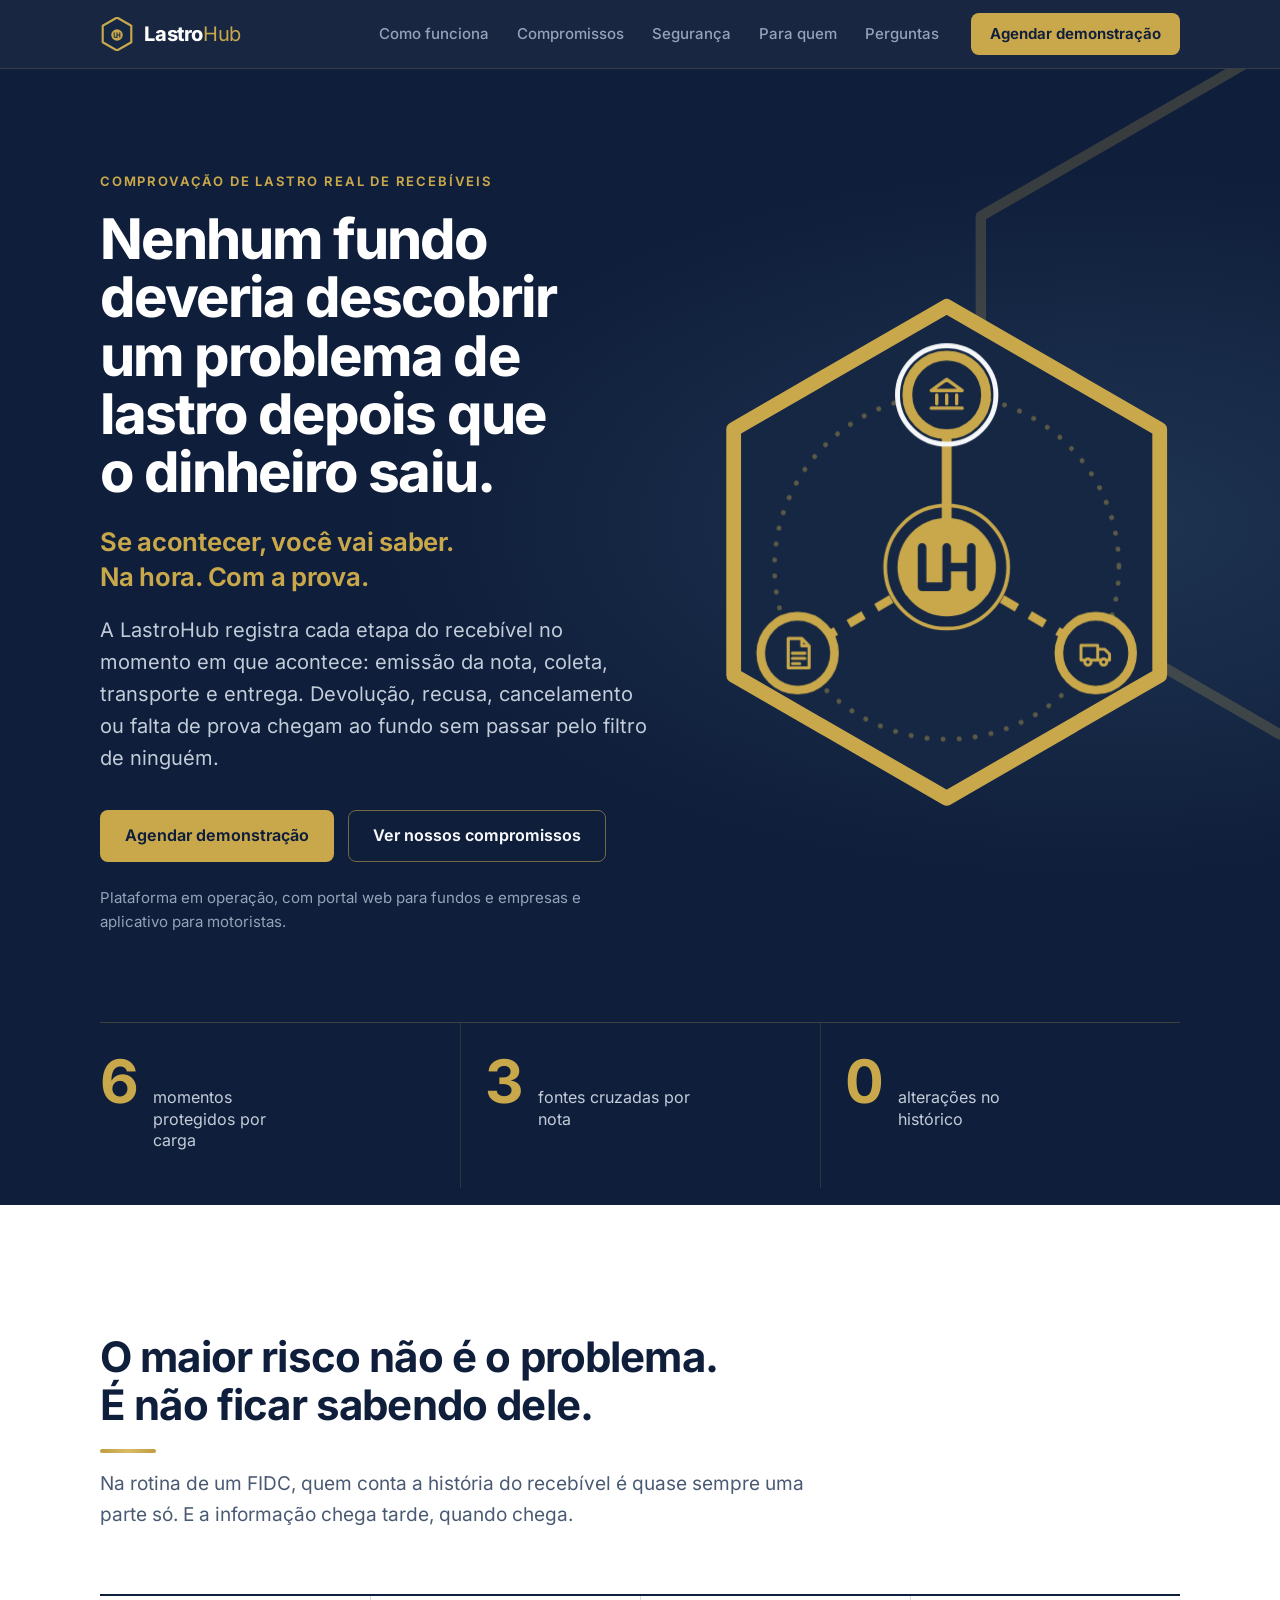
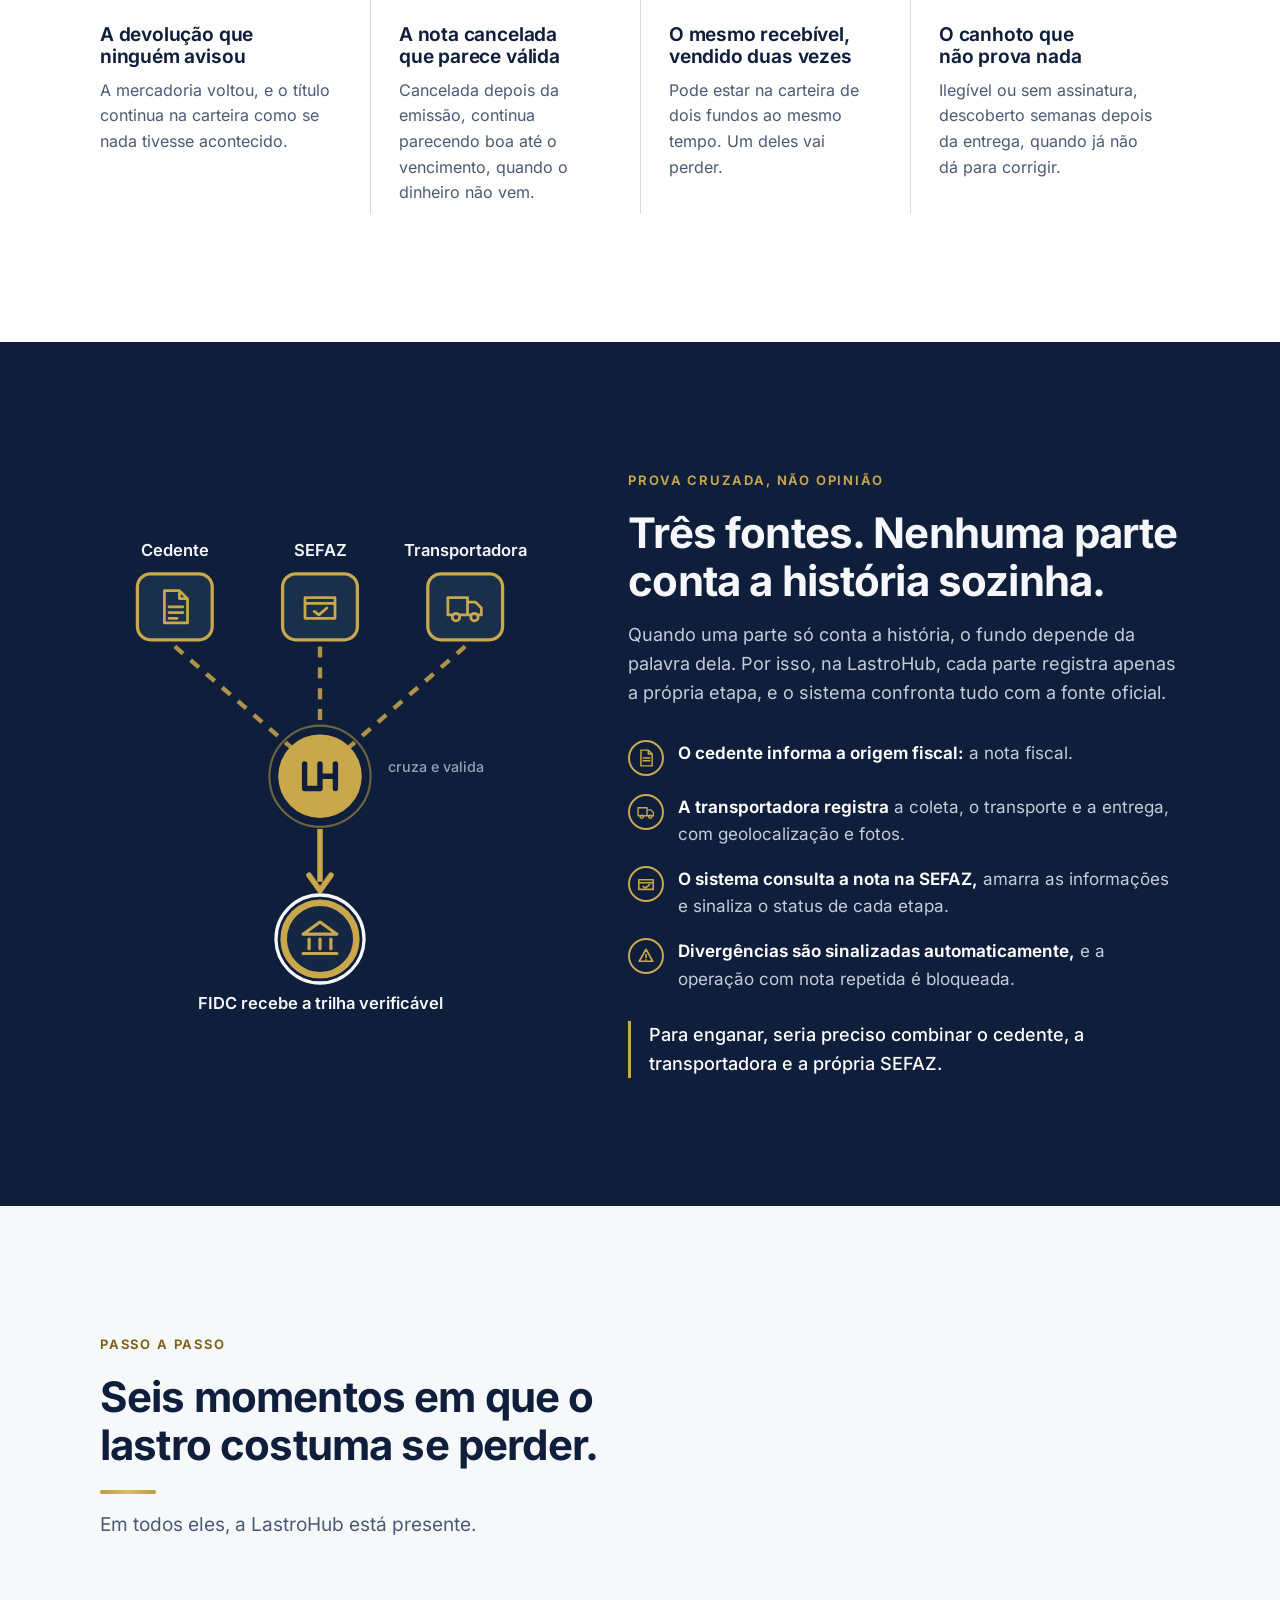
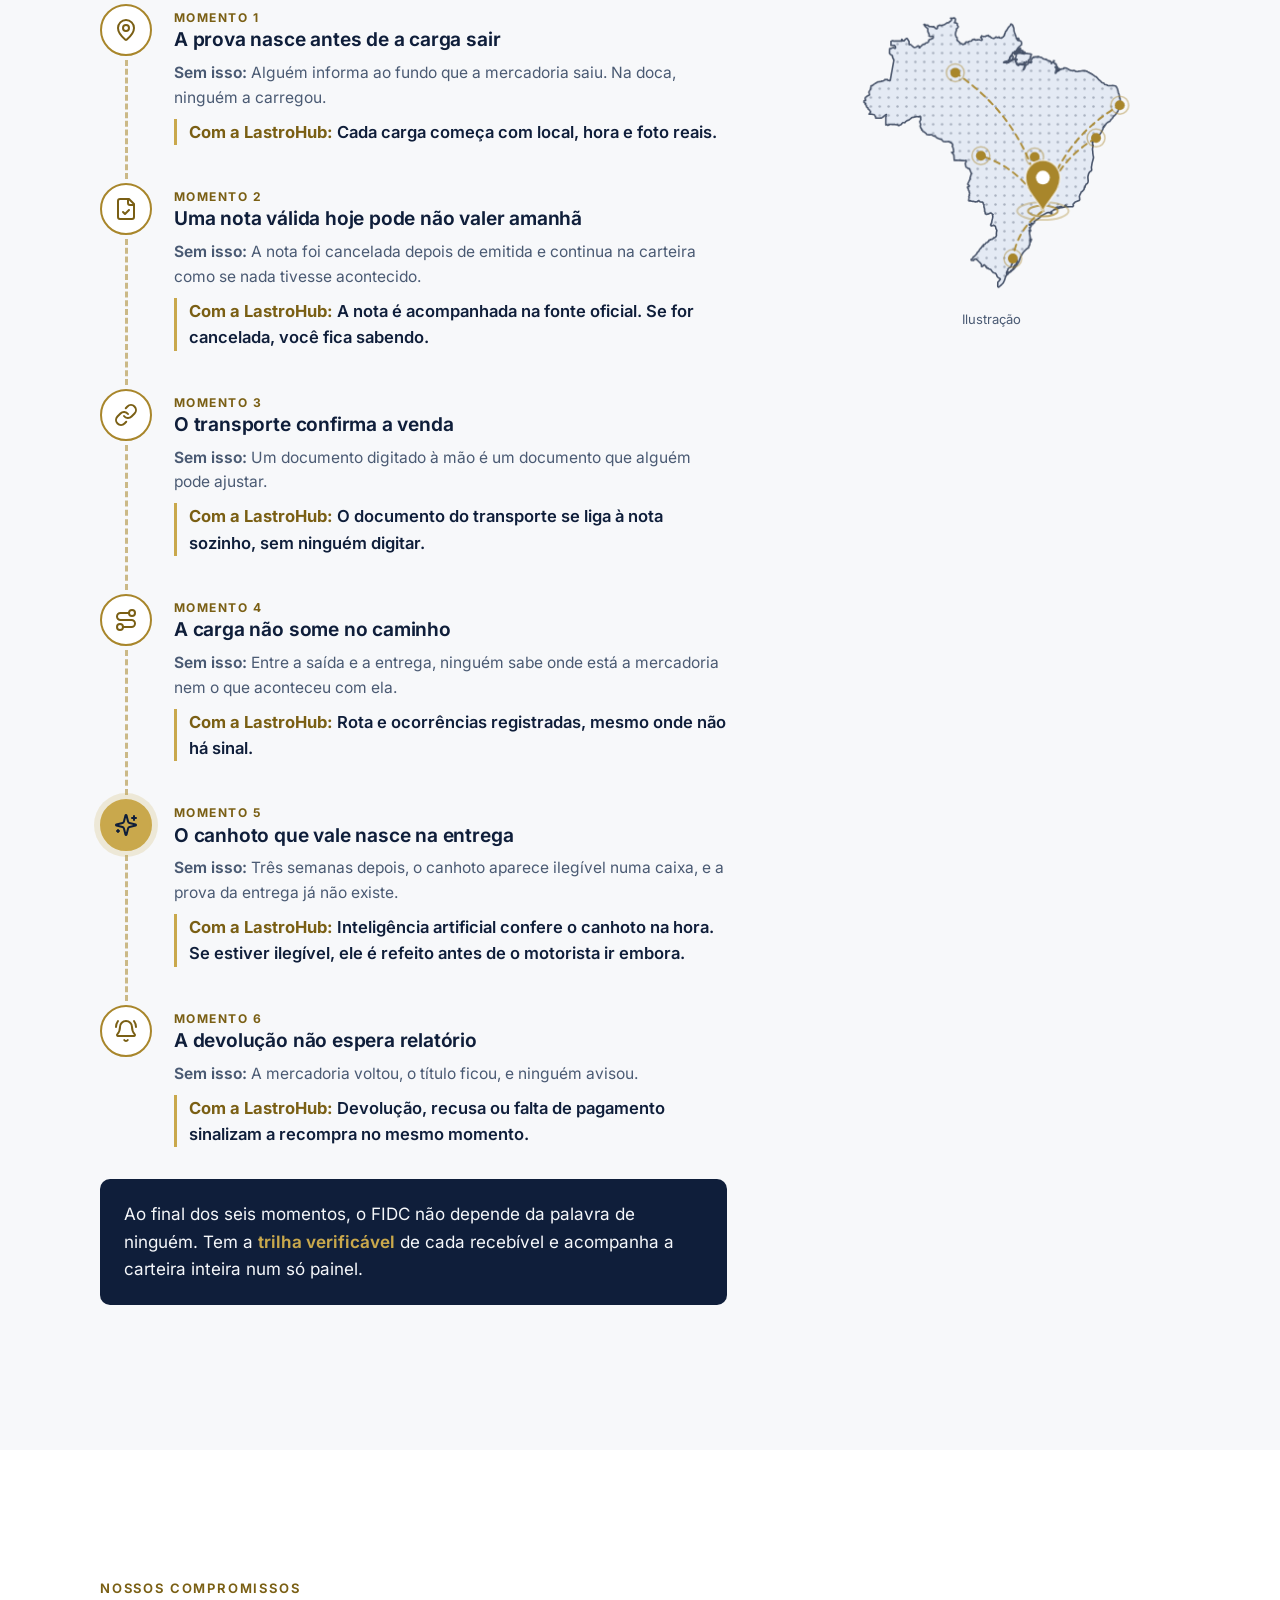
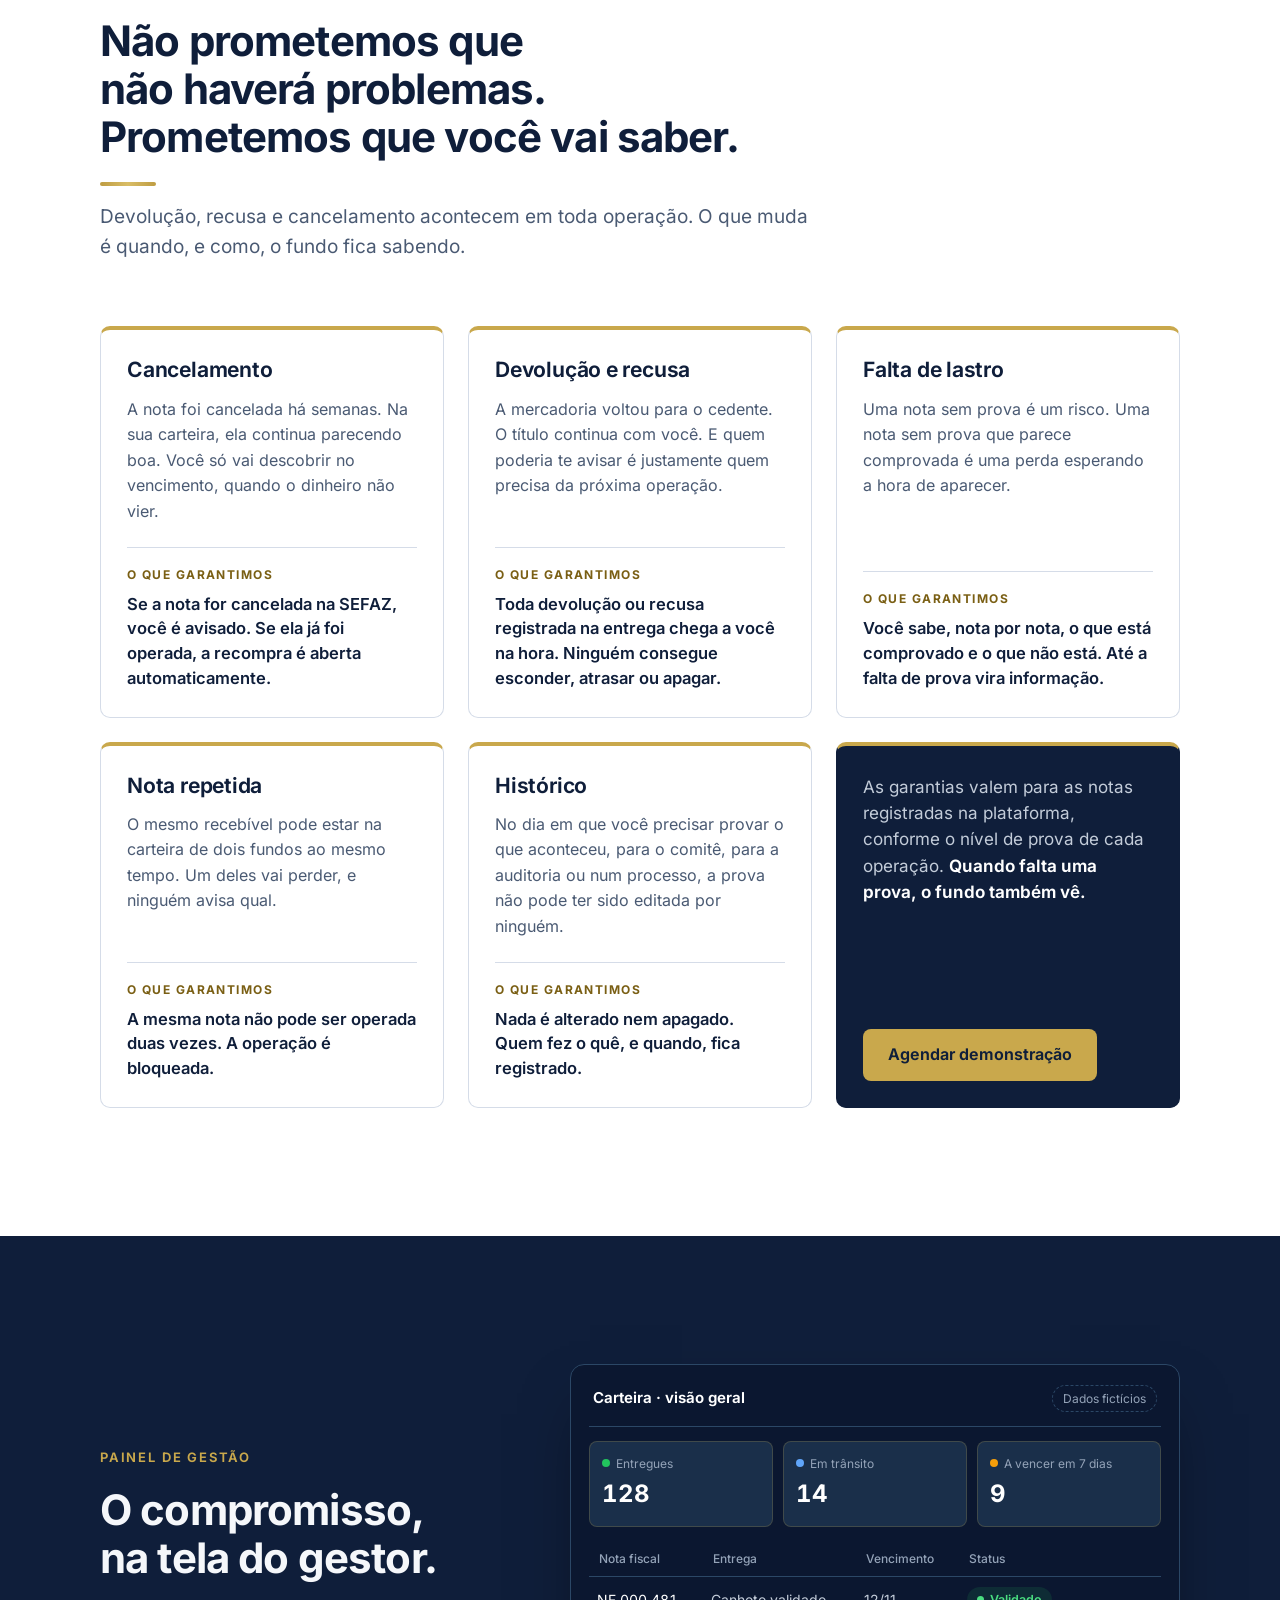
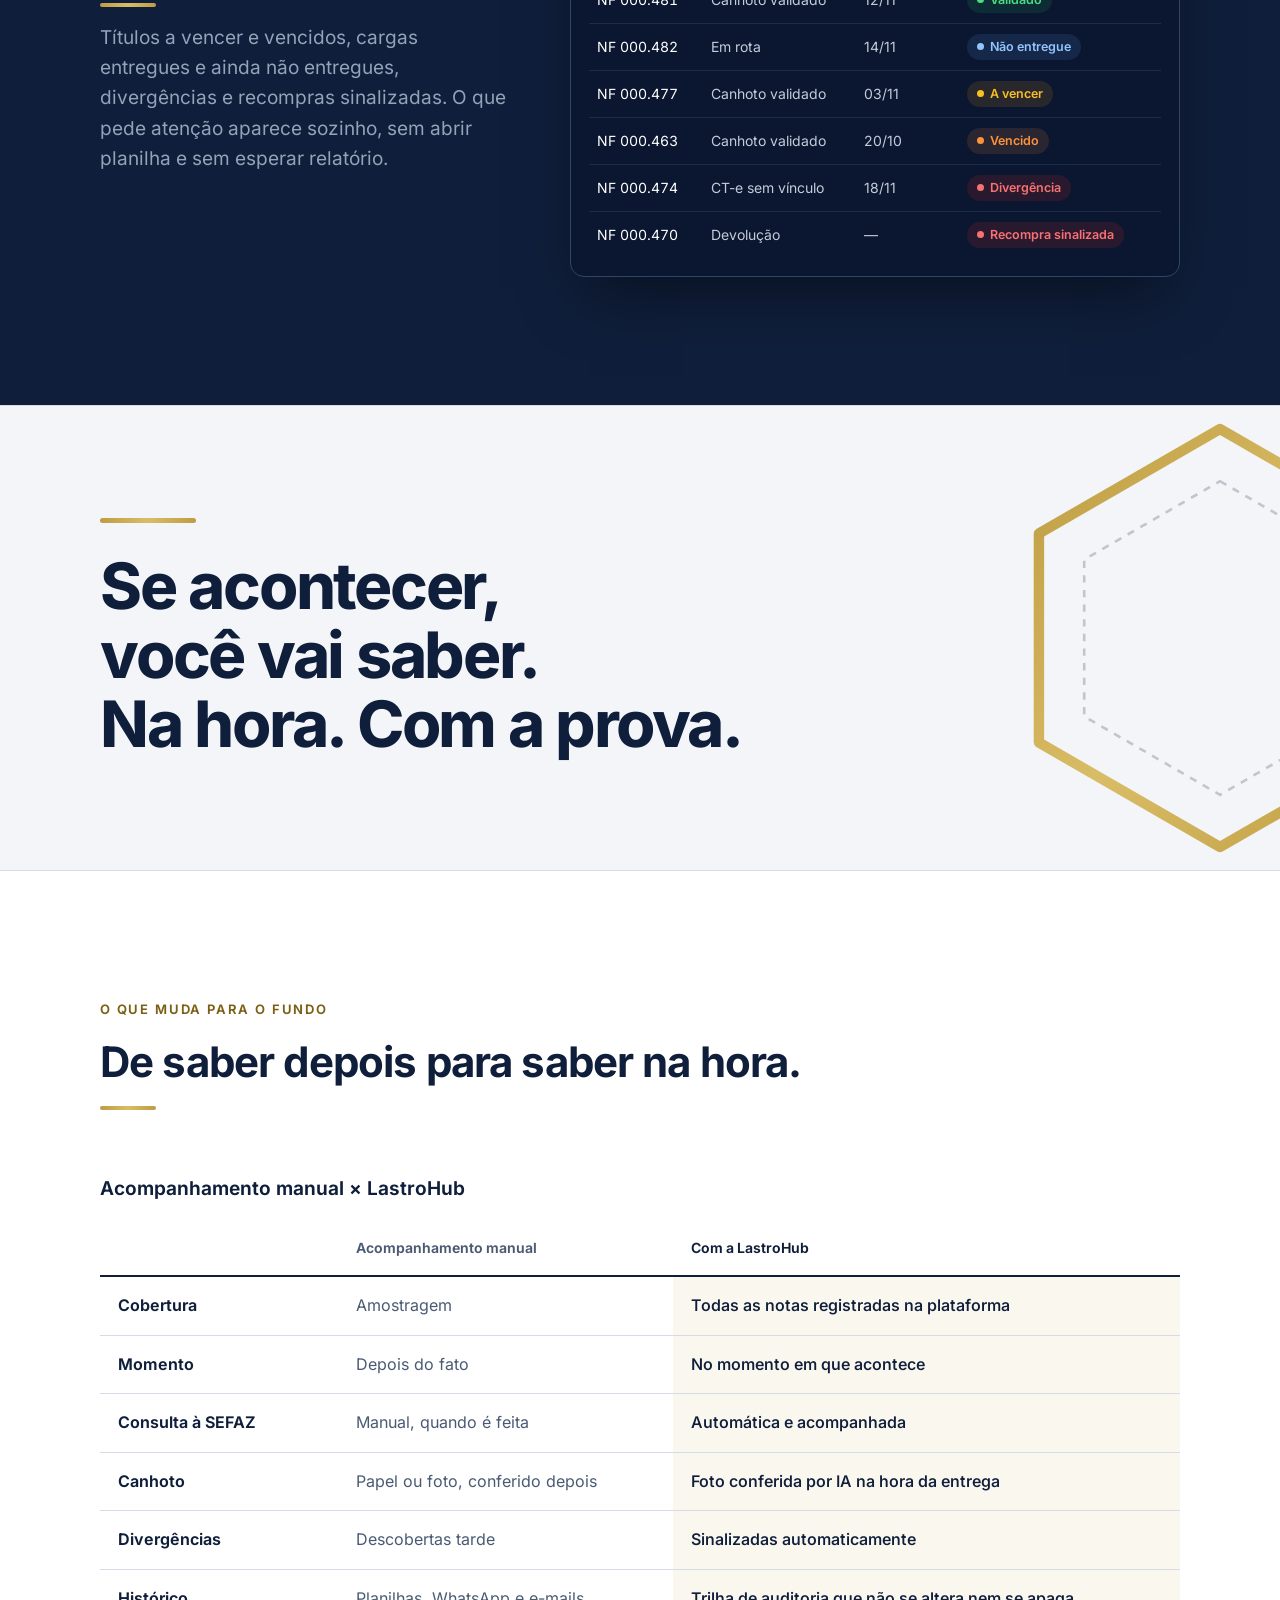
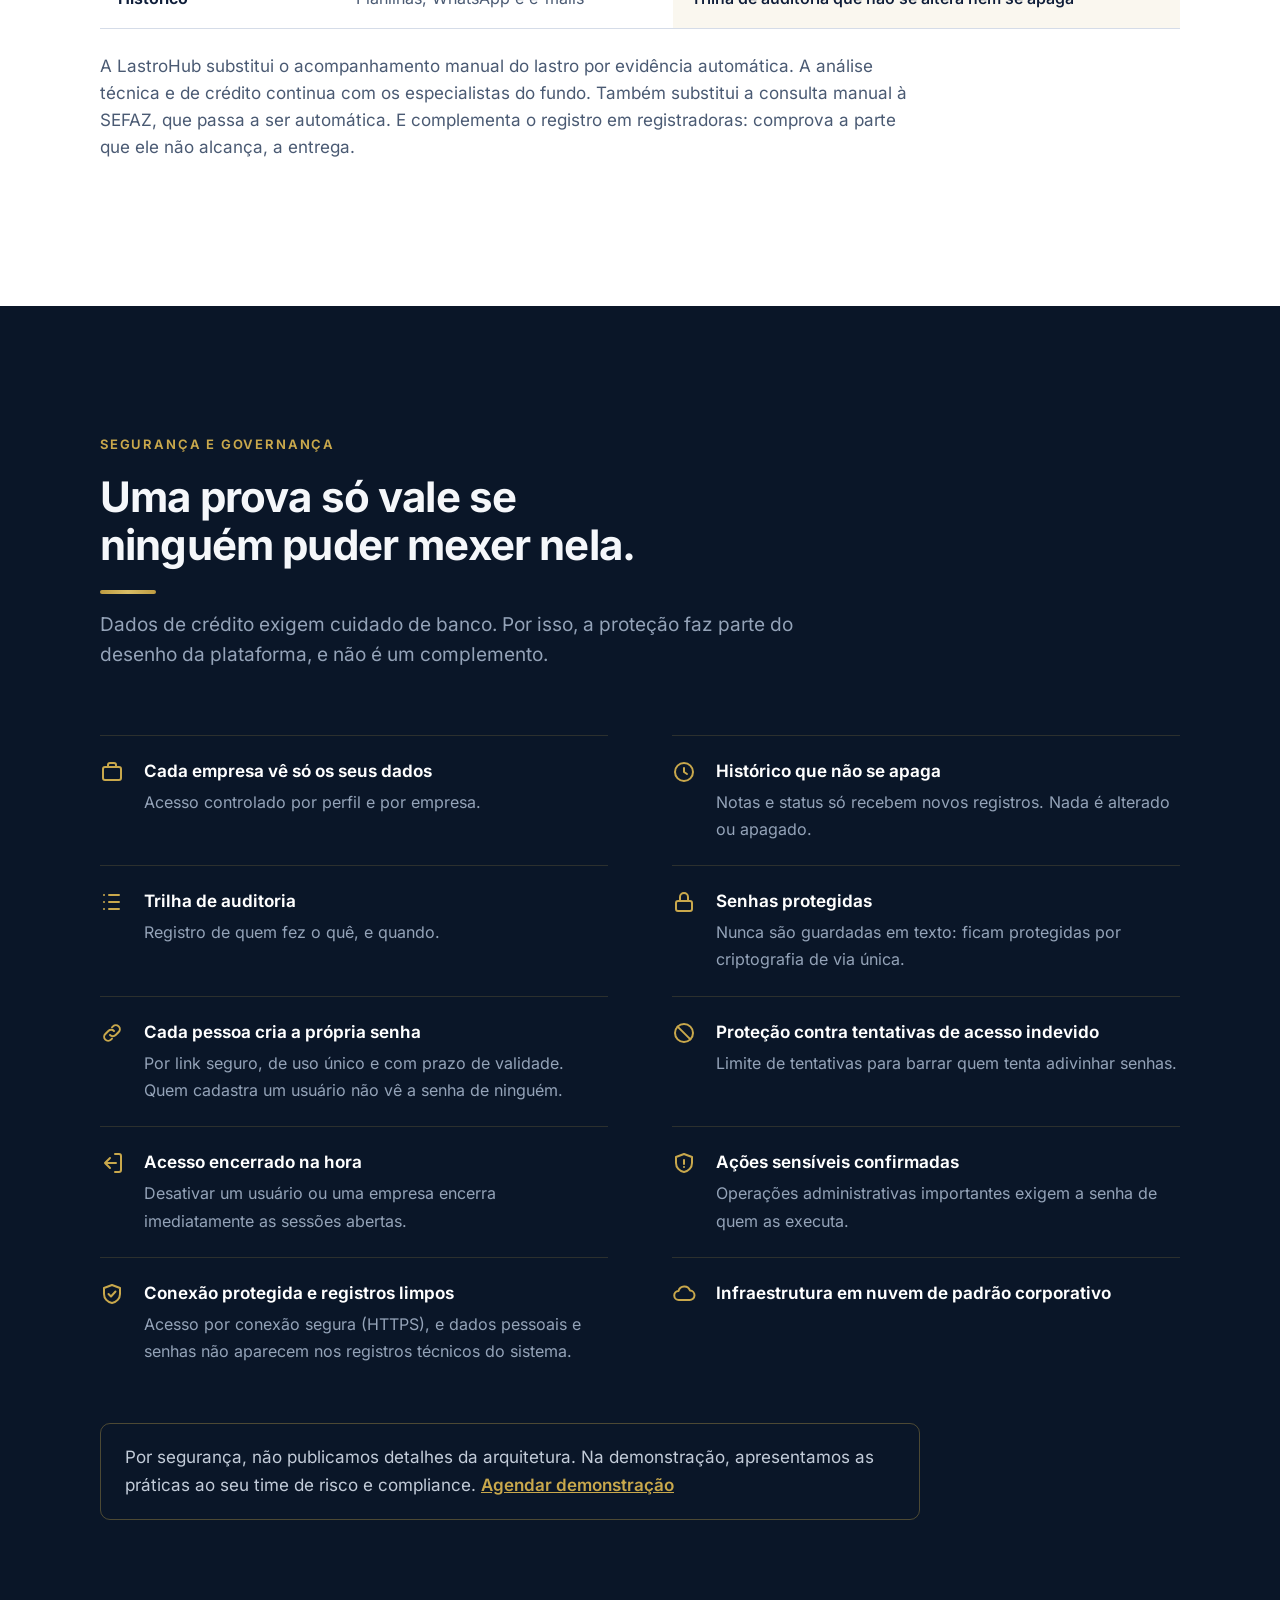
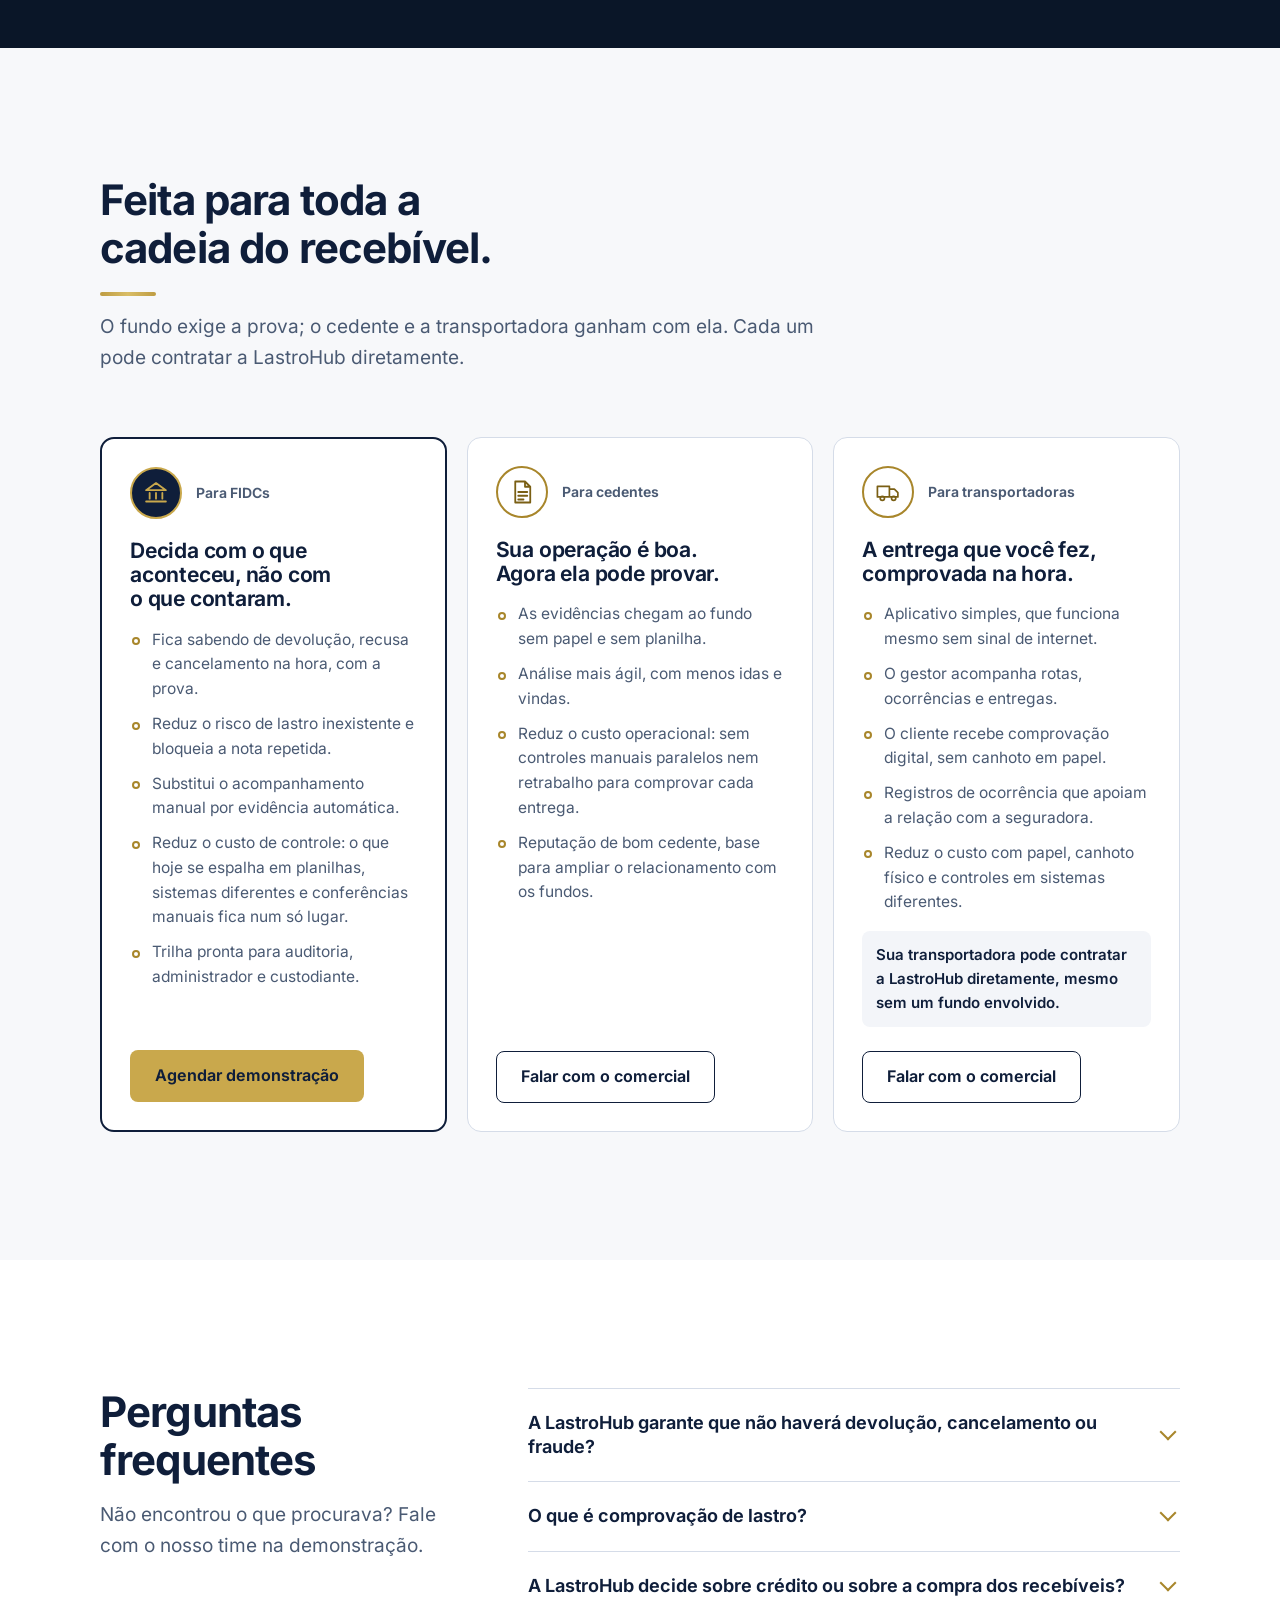
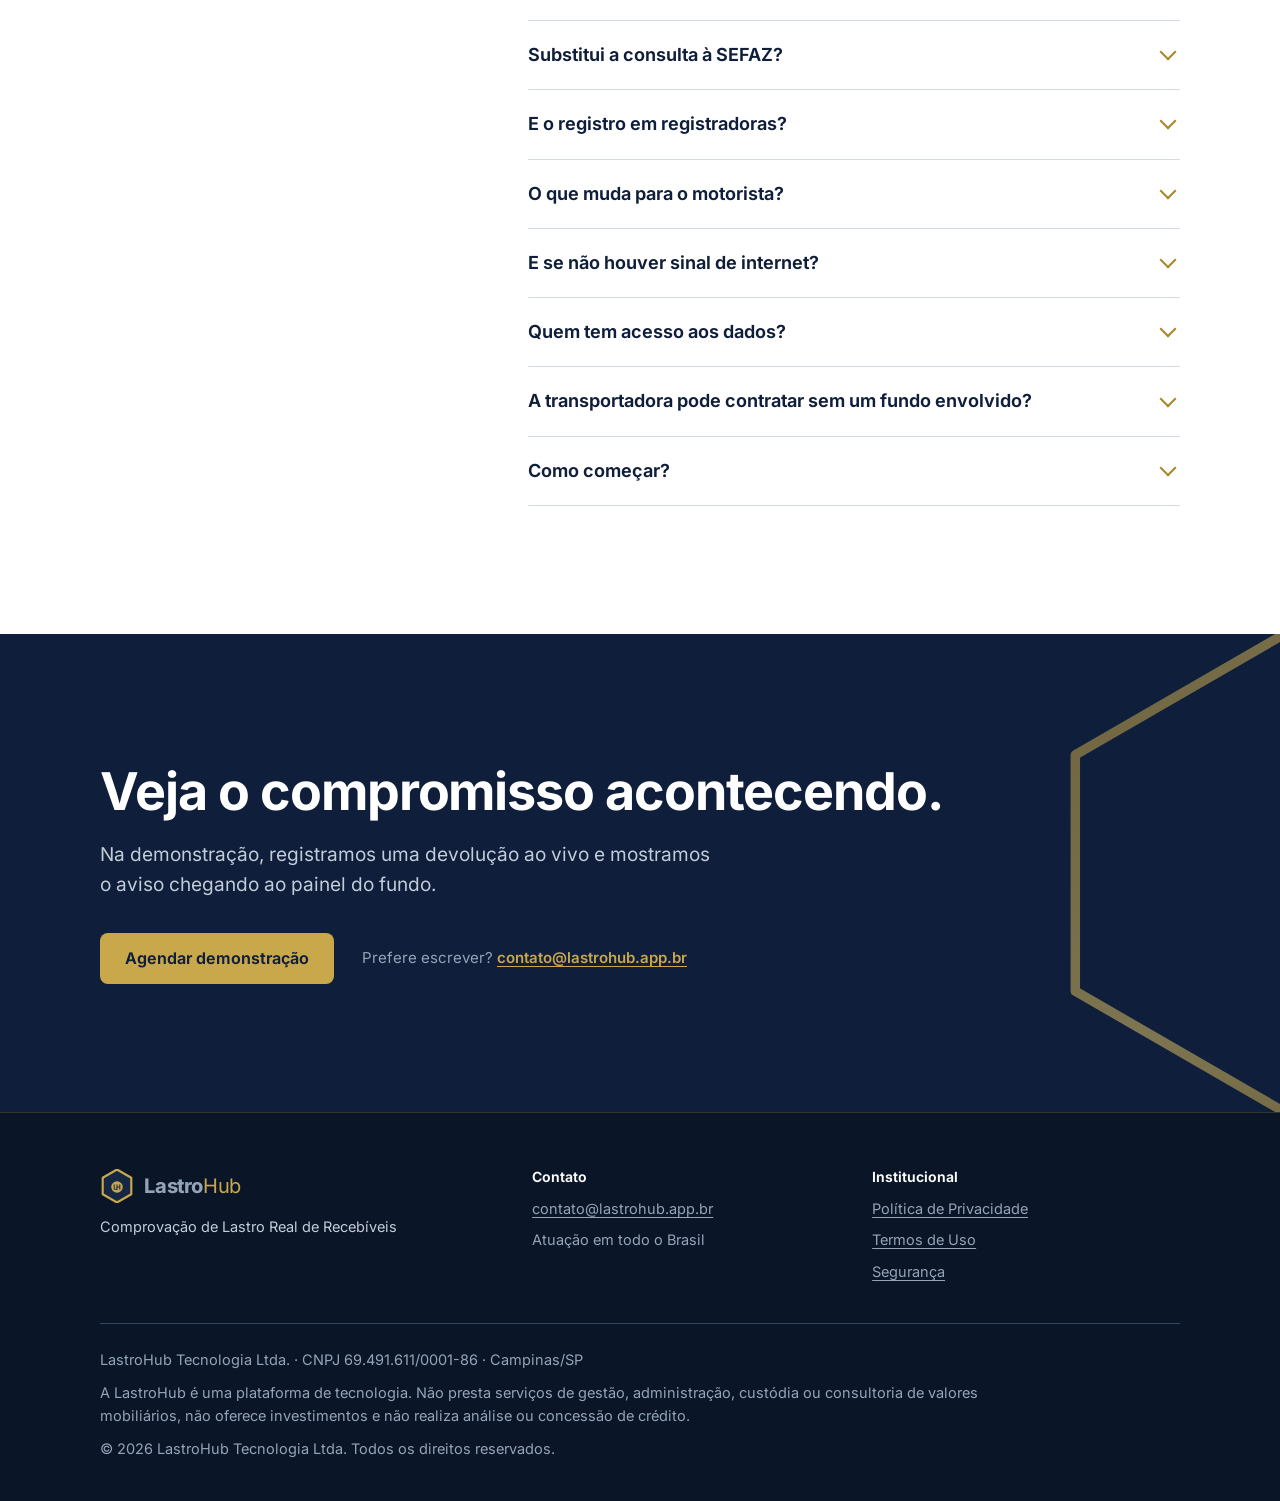
==== commit 35e13846: "Add files via upload" ====
--- a/index.html
+++ b/index.html
@@ -123,8 +123,8 @@
 
         <!-- Faixa de fatos do produto -->
         <div class="fatos">
-          <p class="fato"><strong>6</strong><span>etapas registradas por carga</span></p>
-          <p class="fato"><strong>2</strong><span>consultas à SEFAZ por nota</span></p>
+          <p class="fato"><strong>6</strong><span>momentos protegidos por carga</span></p>
+          <p class="fato"><strong>3</strong><span>fontes cruzadas por nota</span></p>
           <p class="fato"><strong>0</strong><span>alterações no histórico</span></p>
         </div>
       </div>
@@ -190,7 +190,7 @@
             <li><span class="icone-redondo"><svg viewBox="-15 -15 30 30" aria-hidden="true"><g fill="none" stroke="currentColor" stroke-width="2.6" stroke-linecap="round" stroke-linejoin="round"><path d="M-12 -7H12V9H-12Z M-12 -2H12"/><path d="M-5 4L-1 7L6 1"/></g></svg></span><span><b>O sistema consulta a nota na SEFAZ,</b> amarra as informações e sinaliza o status de cada etapa.</span></li>
             <li><span class="icone-redondo"><svg viewBox="0 0 24 24" aria-hidden="true"><path d="M12 3l9 16H3z M12 10v4 M12 17h.01" fill="none" stroke="currentColor" stroke-width="2.2" stroke-linecap="round" stroke-linejoin="round"/></svg></span><span><b>Divergências são sinalizadas automaticamente,</b> e a operação com nota repetida é bloqueada.</span></li>
           </ul>
-          <p class="cruzada__fecho">Cedente e transportadora registram, cada um, apenas a própria etapa, e o sistema confronta tudo com os dados oficiais. Nenhuma parte, sozinha, consegue montar a história inteira.</p>
+          <p class="cruzada__fecho">Para enganar, seria preciso combinar o cedente, a transportadora e a própria SEFAZ.</p>
         </div>
       </div>
     </section>
@@ -200,19 +200,20 @@
       <div class="conteudo">
         <div class="intro">
           <span class="sobretitulo">Passo a passo</span>
-          <h2 id="t-jornada">A prova nasce junto com a carga.</h2>
+          <h2 id="t-jornada">Seis momentos em que o lastro costuma se perder.</h2>
+          <p>Em todos eles, a LastroHub está presente.</p>
         </div>
         <div class="jornada">
           <div>
             <ol class="passos">
-              <li class="passo"><span class="passo__n">1</span><div><h3>A prova nasce na coleta</h3><p>O motorista registra a carga com GPS, ainda na doca. A nota fica ligada a um local, uma hora e uma foto reais.</p></div></li>
-              <li class="passo"><span class="passo__n">2</span><div><h3>A nota é conferida na SEFAZ, duas vezes</h3><p>O sistema confirma que a nota existe assim que ela entra. Depois do prazo em que ela ainda poderia ser cancelada, consulta de novo para confirmar que continua válida.</p></div></li>
-              <li class="passo"><span class="passo__n">3</span><div><h3>O CT-e se associa sozinho</h3><p>O conhecimento de transporte se liga à nota, sem digitação manual.</p></div></li>
-              <li class="passo"><span class="passo__n">4</span><div><h3>Jornada em tempo real</h3><p>Rota, ocorrências e atualizações aparecem para quem acompanha. Sem sinal de internet, o aplicativo continua registrando, guarda a hora e o local reais da captura e envia tudo quando a conexão volta.</p></div></li>
-              <li class="passo passo--climax"><span class="passo__n">5</span><div><h3>Canhoto validado pela IA <span class="selo-ia">na hora</span></h3><p>Na entrega, a inteligência artificial confere a foto e a assinatura do canhoto. Se estiverem ilegíveis pelos critérios definidos, pede uma nova captura antes de o motorista ir embora.</p></div></li>
-              <li class="passo"><span class="passo__n">6</span><div><h3>Recompra sinalizada na hora</h3><p>Em caso de devolução, recusa ou falta de pagamento, a plataforma sinaliza automaticamente a recompra.</p></div></li>
+              <li class="passo"><span class="passo__n" aria-hidden="true"><svg viewBox="0 0 24 24" fill="none" stroke="currentColor" stroke-width="2" stroke-linecap="round" stroke-linejoin="round"><path d="M20 10c0 4.993-5.539 10.193-7.399 11.799a1 1 0 0 1-1.202 0C9.539 20.193 4 14.993 4 10a8 8 0 0 1 16 0"/><circle cx="12" cy="10" r="3"/></svg></span><div><span class="passo__rotulo">Momento 1</span><h3>A prova nasce antes de a carga sair</h3><p class="passo__sem"><b>Sem isso:</b> Alguém informa ao fundo que a mercadoria saiu. Na doca, ninguém a carregou.</p><p class="passo__com"><b>Com a LastroHub:</b> Cada carga começa com local, hora e foto reais.</p></div></li>
+              <li class="passo"><span class="passo__n" aria-hidden="true"><svg viewBox="0 0 24 24" fill="none" stroke="currentColor" stroke-width="2" stroke-linecap="round" stroke-linejoin="round"><path d="M15 2H6a2 2 0 0 0-2 2v16a2 2 0 0 0 2 2h12a2 2 0 0 0 2-2V7Z"/><path d="M14 2v4a2 2 0 0 0 2 2h4"/><path d="m9 15 2 2 4-4"/></svg></span><div><span class="passo__rotulo">Momento 2</span><h3>Uma nota válida hoje pode não valer amanhã</h3><p class="passo__sem"><b>Sem isso:</b> A nota foi cancelada depois de emitida e continua na carteira como se nada tivesse acontecido.</p><p class="passo__com"><b>Com a LastroHub:</b> A nota é acompanhada na fonte oficial. Se for cancelada, você fica sabendo.</p></div></li>
+              <li class="passo"><span class="passo__n" aria-hidden="true"><svg viewBox="0 0 24 24" fill="none" stroke="currentColor" stroke-width="2" stroke-linecap="round" stroke-linejoin="round"><path d="M10 13a5 5 0 0 0 7.54.54l3-3a5 5 0 0 0-7.07-7.07l-1.72 1.71"/><path d="M14 11a5 5 0 0 0-7.54-.54l-3 3a5 5 0 0 0 7.07 7.07l1.71-1.71"/></svg></span><div><span class="passo__rotulo">Momento 3</span><h3>O transporte confirma a venda</h3><p class="passo__sem"><b>Sem isso:</b> Um documento digitado à mão é um documento que alguém pode ajustar.</p><p class="passo__com"><b>Com a LastroHub:</b> O documento do transporte se liga à nota sozinho, sem ninguém digitar.</p></div></li>
+              <li class="passo"><span class="passo__n" aria-hidden="true"><svg viewBox="0 0 24 24" fill="none" stroke="currentColor" stroke-width="2" stroke-linecap="round" stroke-linejoin="round"><circle cx="6" cy="19" r="3"/><path d="M9 19h8.5a3.5 3.5 0 0 0 0-7h-11a3.5 3.5 0 0 1 0-7H15"/><circle cx="18" cy="5" r="3"/></svg></span><div><span class="passo__rotulo">Momento 4</span><h3>A carga não some no caminho</h3><p class="passo__sem"><b>Sem isso:</b> Entre a saída e a entrega, ninguém sabe onde está a mercadoria nem o que aconteceu com ela.</p><p class="passo__com"><b>Com a LastroHub:</b> Rota e ocorrências registradas, mesmo onde não há sinal.</p></div></li>
+              <li class="passo passo--climax"><span class="passo__n" aria-hidden="true"><svg viewBox="0 0 24 24" fill="none" stroke="currentColor" stroke-width="2" stroke-linecap="round" stroke-linejoin="round"><path d="M9.937 15.5A2 2 0 0 0 8.5 14.063l-6.135-1.582a.5.5 0 0 1 0-.962L8.5 9.936A2 2 0 0 0 9.937 8.5l1.582-6.135a.5.5 0 0 1 .963 0L14.063 8.5A2 2 0 0 0 15.5 9.937l6.135 1.581a.5.5 0 0 1 0 .964L15.5 14.063a2 2 0 0 0-1.437 1.437l-1.582 6.135a.5.5 0 0 1-.963 0z"/><path d="M20 3v4"/><path d="M22 5h-4"/><path d="M4 17v2"/><path d="M5 18H3"/></svg></span><div><span class="passo__rotulo">Momento 5</span><h3>O canhoto que vale nasce na entrega</h3><p class="passo__sem"><b>Sem isso:</b> Três semanas depois, o canhoto aparece ilegível numa caixa, e a prova da entrega já não existe.</p><p class="passo__com"><b>Com a LastroHub:</b> Inteligência artificial confere o canhoto na hora. Se estiver ilegível, ele é refeito antes de o motorista ir embora.</p></div></li>
+              <li class="passo"><span class="passo__n" aria-hidden="true"><svg viewBox="0 0 24 24" fill="none" stroke="currentColor" stroke-width="2" stroke-linecap="round" stroke-linejoin="round"><path d="M10.268 21a2 2 0 0 0 3.464 0"/><path d="M22 8c0-2.3-.8-4.3-2-6"/><path d="M3.262 15.326A1 1 0 0 0 4 17h16a1 1 0 0 0 .74-1.673C19.41 13.956 18 12.499 18 8A6 6 0 0 0 6 8c0 4.499-1.411 5.956-2.738 7.326"/><path d="M4 2C2.8 3.7 2 5.7 2 8"/></svg></span><div><span class="passo__rotulo">Momento 6</span><h3>A devolução não espera relatório</h3><p class="passo__sem"><b>Sem isso:</b> A mercadoria voltou, o título ficou, e ninguém avisou.</p><p class="passo__com"><b>Com a LastroHub:</b> Devolução, recusa ou falta de pagamento sinalizam a recompra no mesmo momento.</p></div></li>
             </ol>
-            <p class="jornada__fecho">Ao final, o FIDC tem uma <strong>trilha verificável de lastro e de custódia</strong> de cada recebível, e acompanha a carteira inteira num painel de gestão.</p>
+            <p class="jornada__fecho">Ao final dos seis momentos, o FIDC não depende da palavra de ninguém. Tem a <strong>trilha verificável</strong> de cada recebível e acompanha a carteira inteira num só painel.</p>
           </div>
           <figure class="jornada__lateral" style="margin:0">
             <img src="assets/img/mapa-rotas.png" width="380" height="300" alt="Ilustração de um mapa do Brasil com rotas de coleta e entrega." loading="lazy">
@@ -321,7 +322,7 @@
           <tbody>
             <tr><th scope="row">Cobertura</th><td data-rotulo="Acompanhamento manual">Amostragem</td><td data-rotulo="Com a LastroHub">Todas as notas registradas na plataforma</td></tr>
             <tr><th scope="row">Momento</th><td data-rotulo="Acompanhamento manual">Depois do fato</td><td data-rotulo="Com a LastroHub">No momento em que acontece</td></tr>
-            <tr><th scope="row">Consulta à SEFAZ</th><td data-rotulo="Acompanhamento manual">Manual, quando é feita</td><td data-rotulo="Com a LastroHub">Automática, na entrada e após o prazo de cancelamento</td></tr>
+            <tr><th scope="row">Consulta à SEFAZ</th><td data-rotulo="Acompanhamento manual">Manual, quando é feita</td><td data-rotulo="Com a LastroHub">Automática e acompanhada</td></tr>
             <tr><th scope="row">Canhoto</th><td data-rotulo="Acompanhamento manual">Papel ou foto, conferido depois</td><td data-rotulo="Com a LastroHub">Foto conferida por IA na hora da entrega</td></tr>
             <tr><th scope="row">Divergências</th><td data-rotulo="Acompanhamento manual">Descobertas tarde</td><td data-rotulo="Com a LastroHub">Sinalizadas automaticamente</td></tr>
             <tr><th scope="row">Histórico</th><td data-rotulo="Acompanhamento manual">Planilhas, WhatsApp e e-mails</td><td data-rotulo="Com a LastroHub">Trilha de auditoria que não se altera nem se apaga</td></tr>
@@ -370,6 +371,7 @@
             </div>
             <h3>Decida com o que aconteceu, não com o que contaram.</h3>
             <ul>
+              <li>Fica sabendo de devolução, recusa e cancelamento na hora, com a prova.</li>
               <li>Reduz o risco de lastro inexistente e bloqueia a nota repetida.</li>
               <li>Substitui o acompanhamento manual por evidência automática.</li>
               <li>Reduz o custo de controle: o que hoje se espalha em planilhas, sistemas diferentes e conferências manuais fica num só lugar.</li>
@@ -424,7 +426,7 @@
           <details><summary>A LastroHub garante que não haverá devolução, cancelamento ou fraude?</summary><p>Não, e nenhuma plataforma séria pode garantir isso. Devoluções e cancelamentos acontecem em toda operação. O que a LastroHub garante é que o fundo fica sabendo de cada um deles no momento em que acontece, com a prova, e sem depender de ninguém para contar. <a href="#compromissos">Veja nossos compromissos</a>.</p></details>
           <details><summary>O que é comprovação de lastro?</summary><p>É a evidência de que a nota fiscal corresponde a uma mercadoria que foi coletada, transportada e entregue de fato. A LastroHub reúne essa evidência e a organiza numa trilha verificável para o fundo.</p></details>
           <details><summary>A LastroHub decide sobre crédito ou sobre a compra dos recebíveis?</summary><p>Não. A decisão de crédito e de aquisição é sempre do fundo. A plataforma entrega a evidência e sinaliza divergências.</p></details>
-          <details><summary>Substitui a consulta à SEFAZ?</summary><p>Sim, na comprovação de lastro. A plataforma consulta a nota automaticamente quando ela entra e consulta de novo depois do prazo em que ela ainda poderia ser cancelada.</p></details>
+          <details><summary>Substitui a consulta à SEFAZ?</summary><p>Sim, na comprovação de lastro. A plataforma consulta a nota automaticamente e continua acompanhando. Se ela for cancelada, o fundo é avisado.</p></details>
           <details><summary>E o registro em registradoras?</summary><p>A LastroHub não substitui o registro. A registradora registra o recebível; a LastroHub comprova a operação física por trás dele: a coleta, o transporte e a entrega.</p></details>
           <details><summary>O que muda para o motorista?</summary><p>Ele usa um aplicativo no celular para registrar coleta, ocorrências e entrega, com fotos. Se a foto do canhoto não estiver legível, o próprio aplicativo avisa na hora para refazer. É um processo rápido, feito em poucos passos.</p></details>
           <details><summary>E se não houver sinal de internet?</summary><p>O aplicativo continua registrando normalmente. Ele guarda a hora e o local reais de cada registro e envia tudo quando a conexão volta.</p></details>
--- a/assets/css/site.css
+++ b/assets/css/site.css
@@ -233,17 +233,17 @@
 .jornada { display: grid; grid-template-columns: minmax(0, 1.25fr) minmax(0, .75fr); gap: clamp(32px, 6vw, 80px); align-items: start; }
 .passos { list-style: none; margin: 0; padding: 0; position: relative; }
 .passos::before {
-  content: ""; position: absolute; left: 21px; top: 22px; bottom: 22px; width: 0;
+  content: ""; position: absolute; left: 25px; top: 26px; bottom: 26px; width: 0;
   border-left: 3px dashed var(--dourado-claro); opacity: .55;
 }
-.passo { position: relative; display: grid; grid-template-columns: 44px 1fr; gap: 20px; padding-bottom: 34px; }
+.passo { position: relative; display: grid; grid-template-columns: 52px 1fr; gap: 22px; padding-bottom: 38px; }
 .passo:last-child { padding-bottom: 0; }
 .passo__n {
-  width: 44px; height: 44px; border-radius: 50%; background: var(--branco);
+  width: 52px; height: 52px; border-radius: 50%; background: var(--branco);
   border: 2.5px solid var(--dourado-claro); color: var(--dourado-texto);
   display: grid; place-items: center; font-weight: 700; font-size: 17px; position: relative; z-index: 1;
 }
-.passo h3 { margin: 9px 0 6px; }
+.passo h3 { margin: 2px 0 10px; }
 .passo p { color: var(--texto-2); margin: 0; font-size: 16px; }
 .passo--climax .passo__n { background: var(--dourado); border-color: var(--dourado); color: var(--azul); box-shadow: 0 0 0 6px rgba(201,168,76,.2); }
 .passo--climax h3 { color: var(--azul); }
@@ -493,3 +493,13 @@
 .compromisso--fecho .botao { align-self: flex-start; }
 @media (max-width: 980px) { .compromissos { grid-template-columns: repeat(2, minmax(0, 1fr)); } }
 @media (max-width: 640px) { .compromissos { grid-template-columns: minmax(0, 1fr); } }
+
+/* ---------- Passo a passo com ícones ---------- */
+.passo__n svg { width: 24px; height: 24px; }
+.passo__rotulo { display: block; margin-top: 4px; font-size: 12px; font-weight: 700; letter-spacing: .12em; text-transform: uppercase; color: var(--dourado-texto); }
+.passo .passo__sem { color: var(--texto-2); font-size: 15.5px; margin: 0 0 8px; }
+.passo .passo__sem b { color: var(--texto-2); font-weight: 650; }
+.passo .passo__com { margin: 0; padding-left: 12px; border-left: 3px solid var(--dourado); color: var(--texto); font-size: 16.5px; font-weight: 600; }
+.passo .passo__com b { color: var(--dourado-texto); font-weight: 700; }
+.passos::before { display: none; }
+.passo:not(:last-child)::after { content: ""; position: absolute; left: 25px; top: 56px; bottom: 4px; border-left: 3px dashed var(--dourado-claro); opacity: .55; }
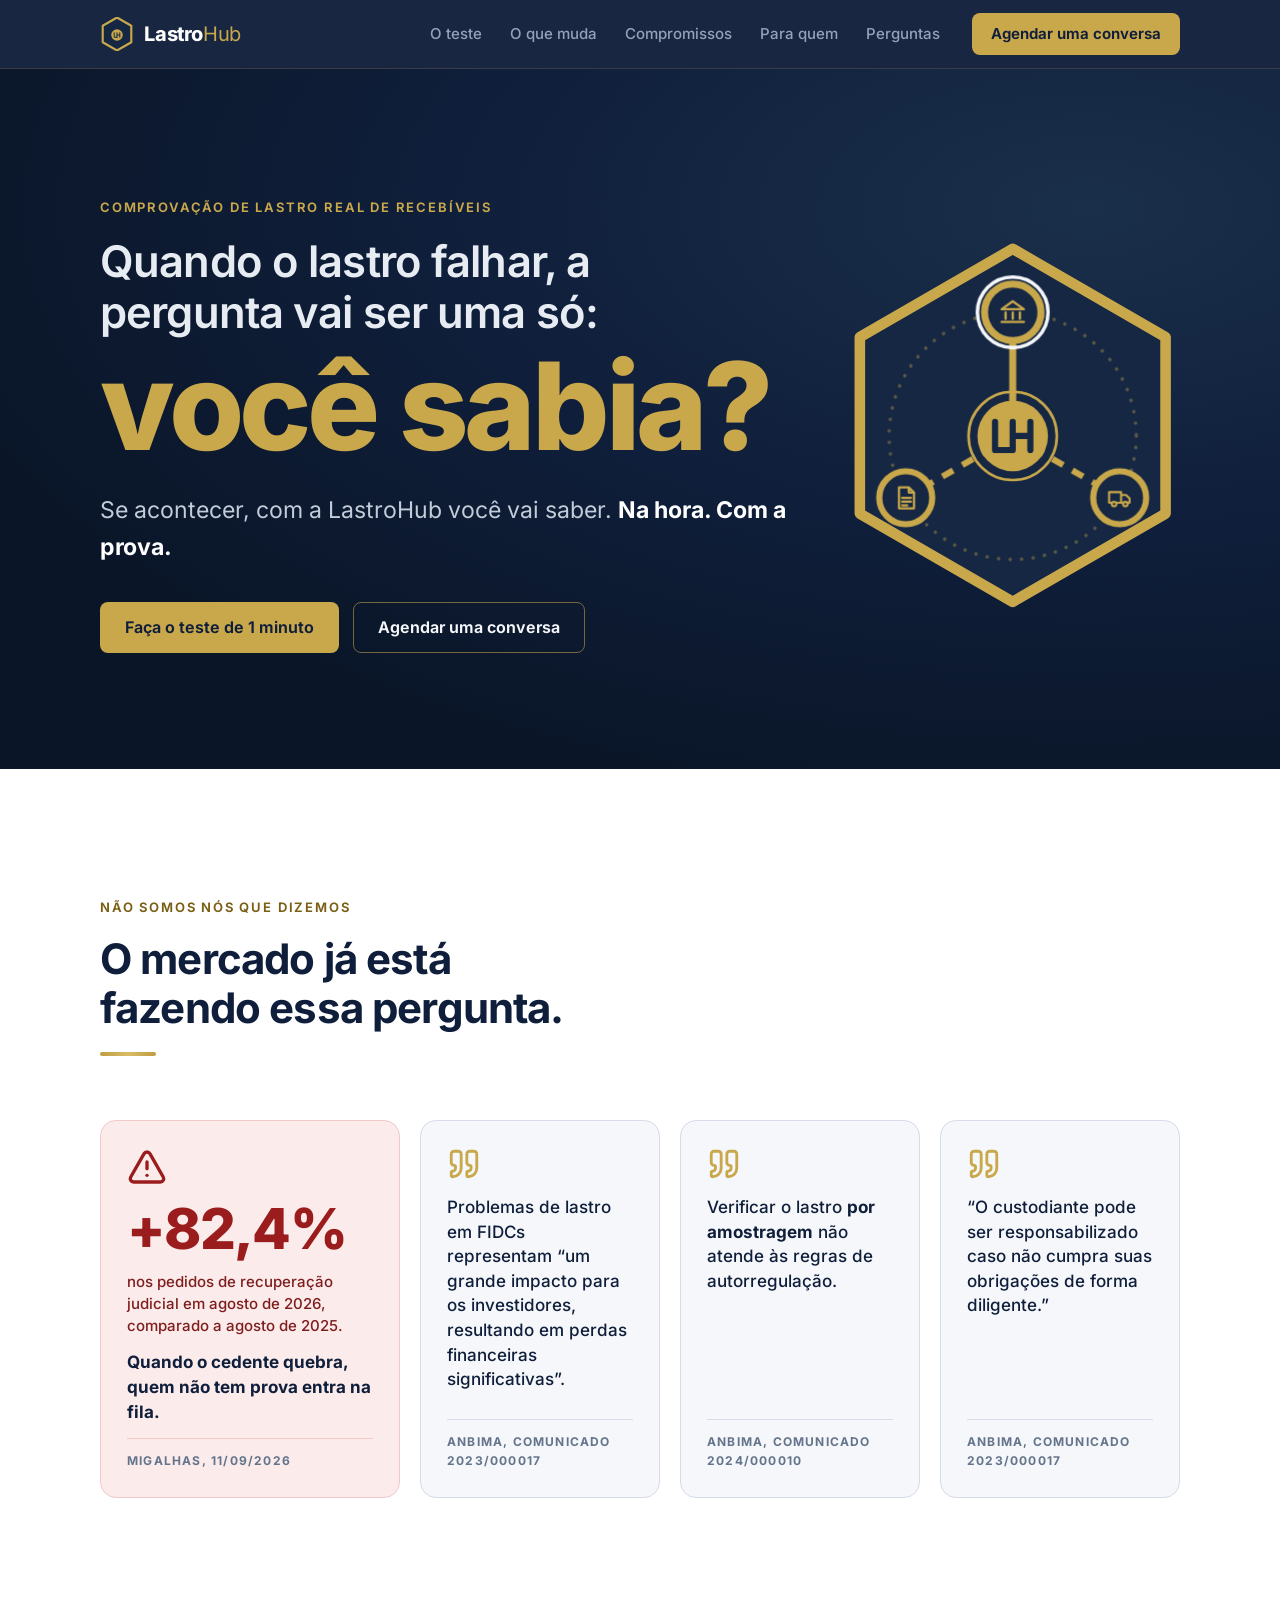
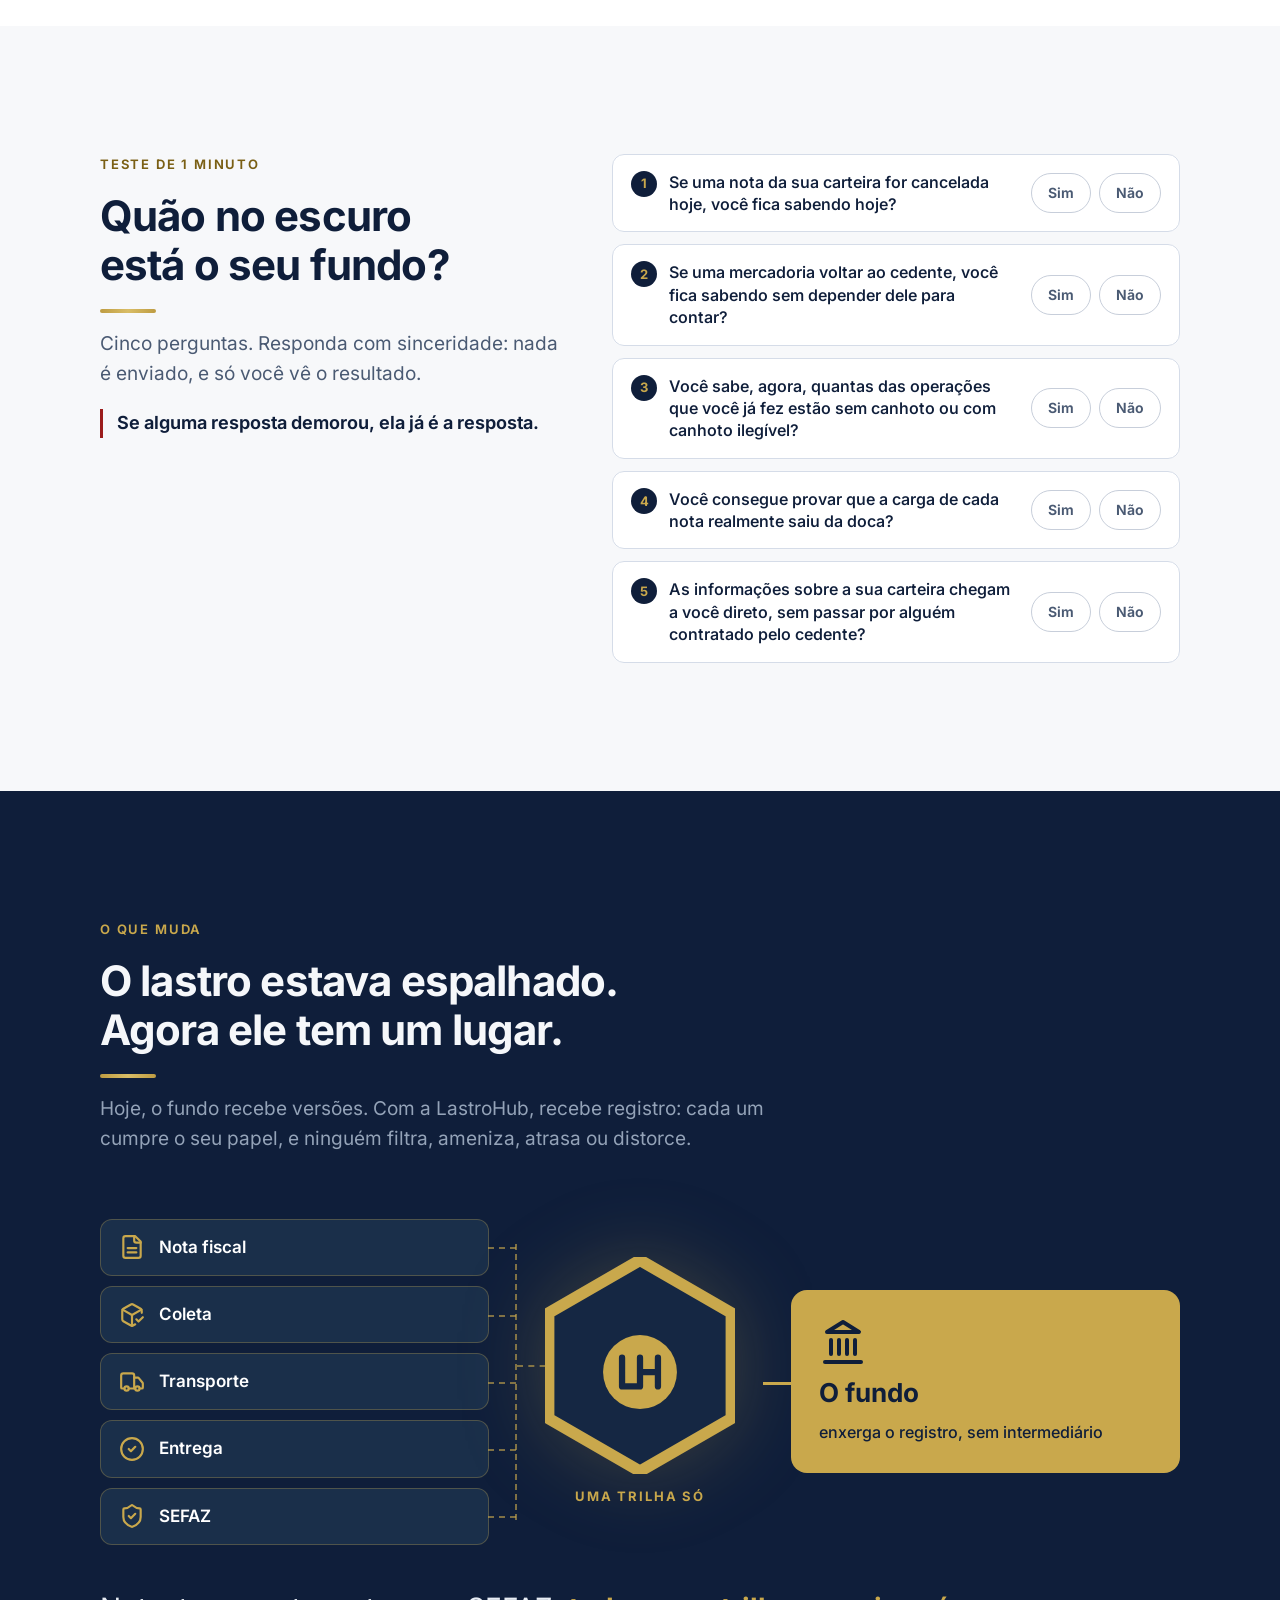
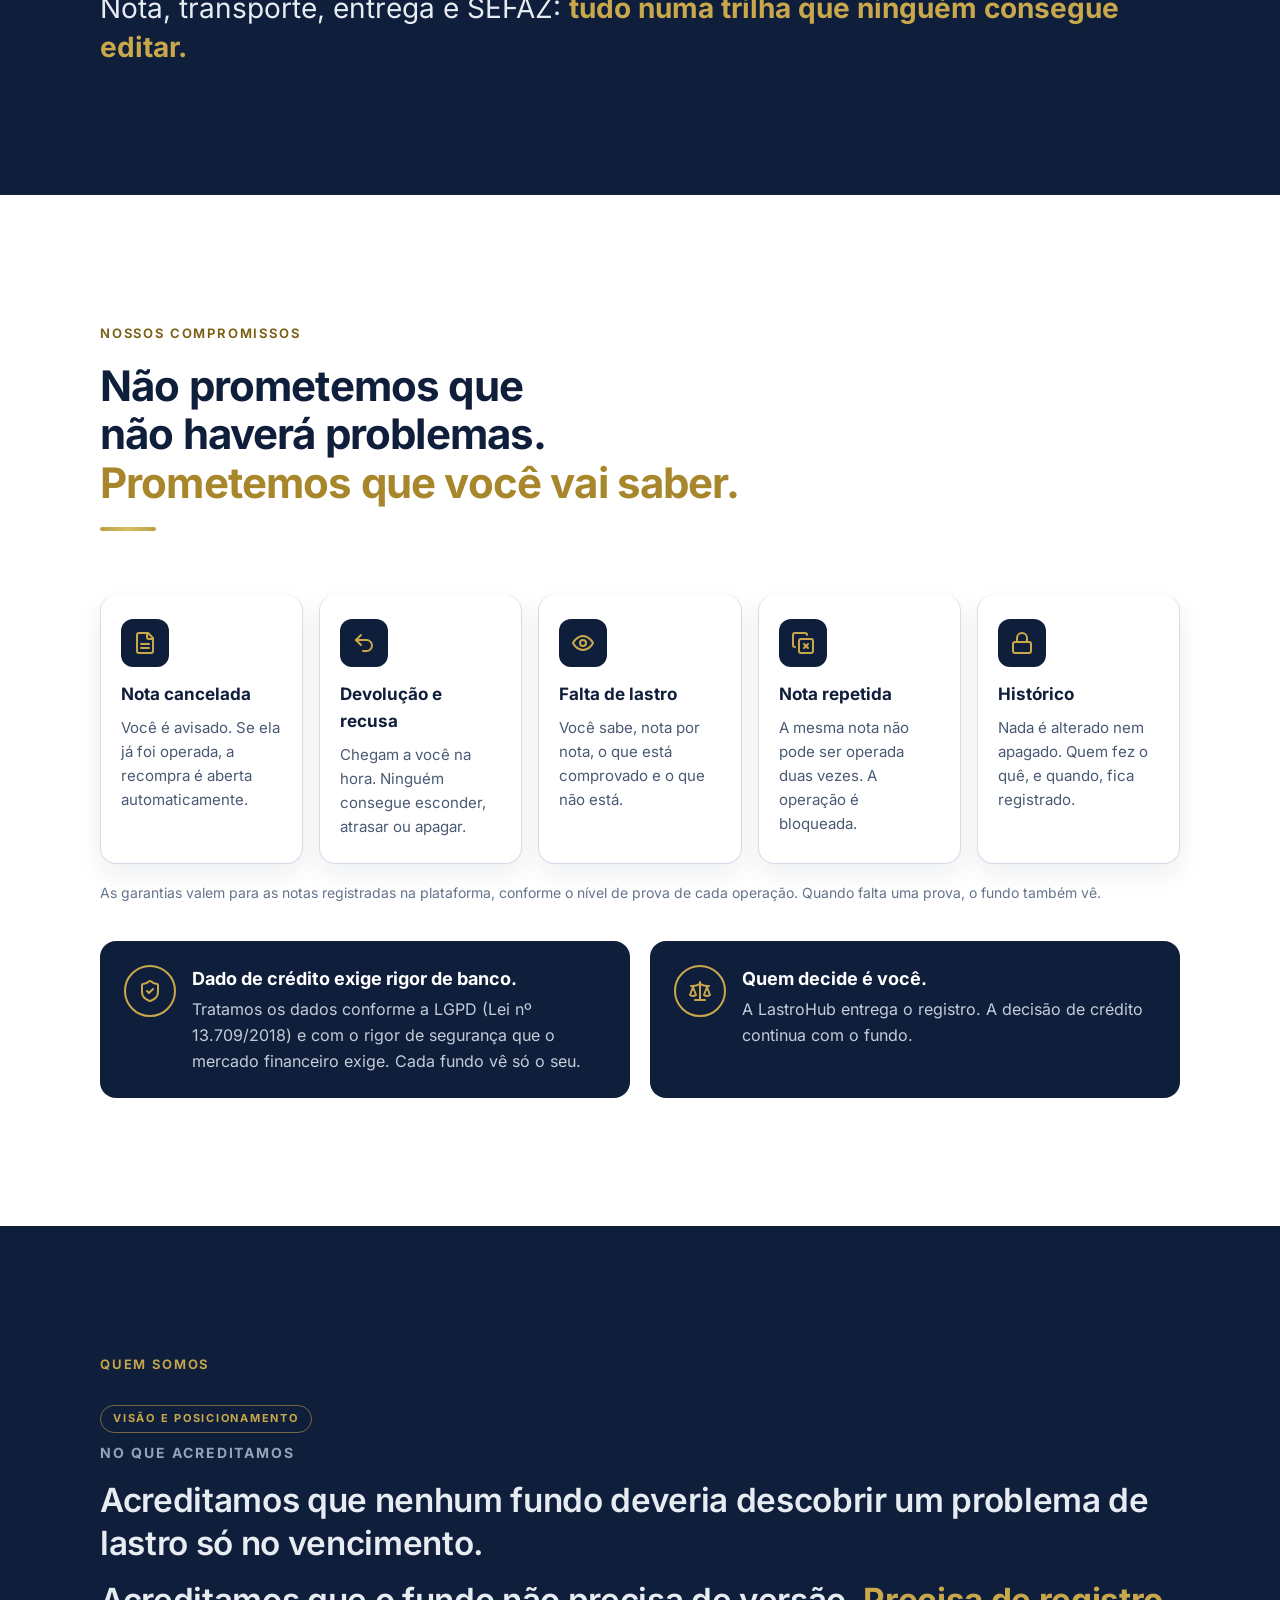
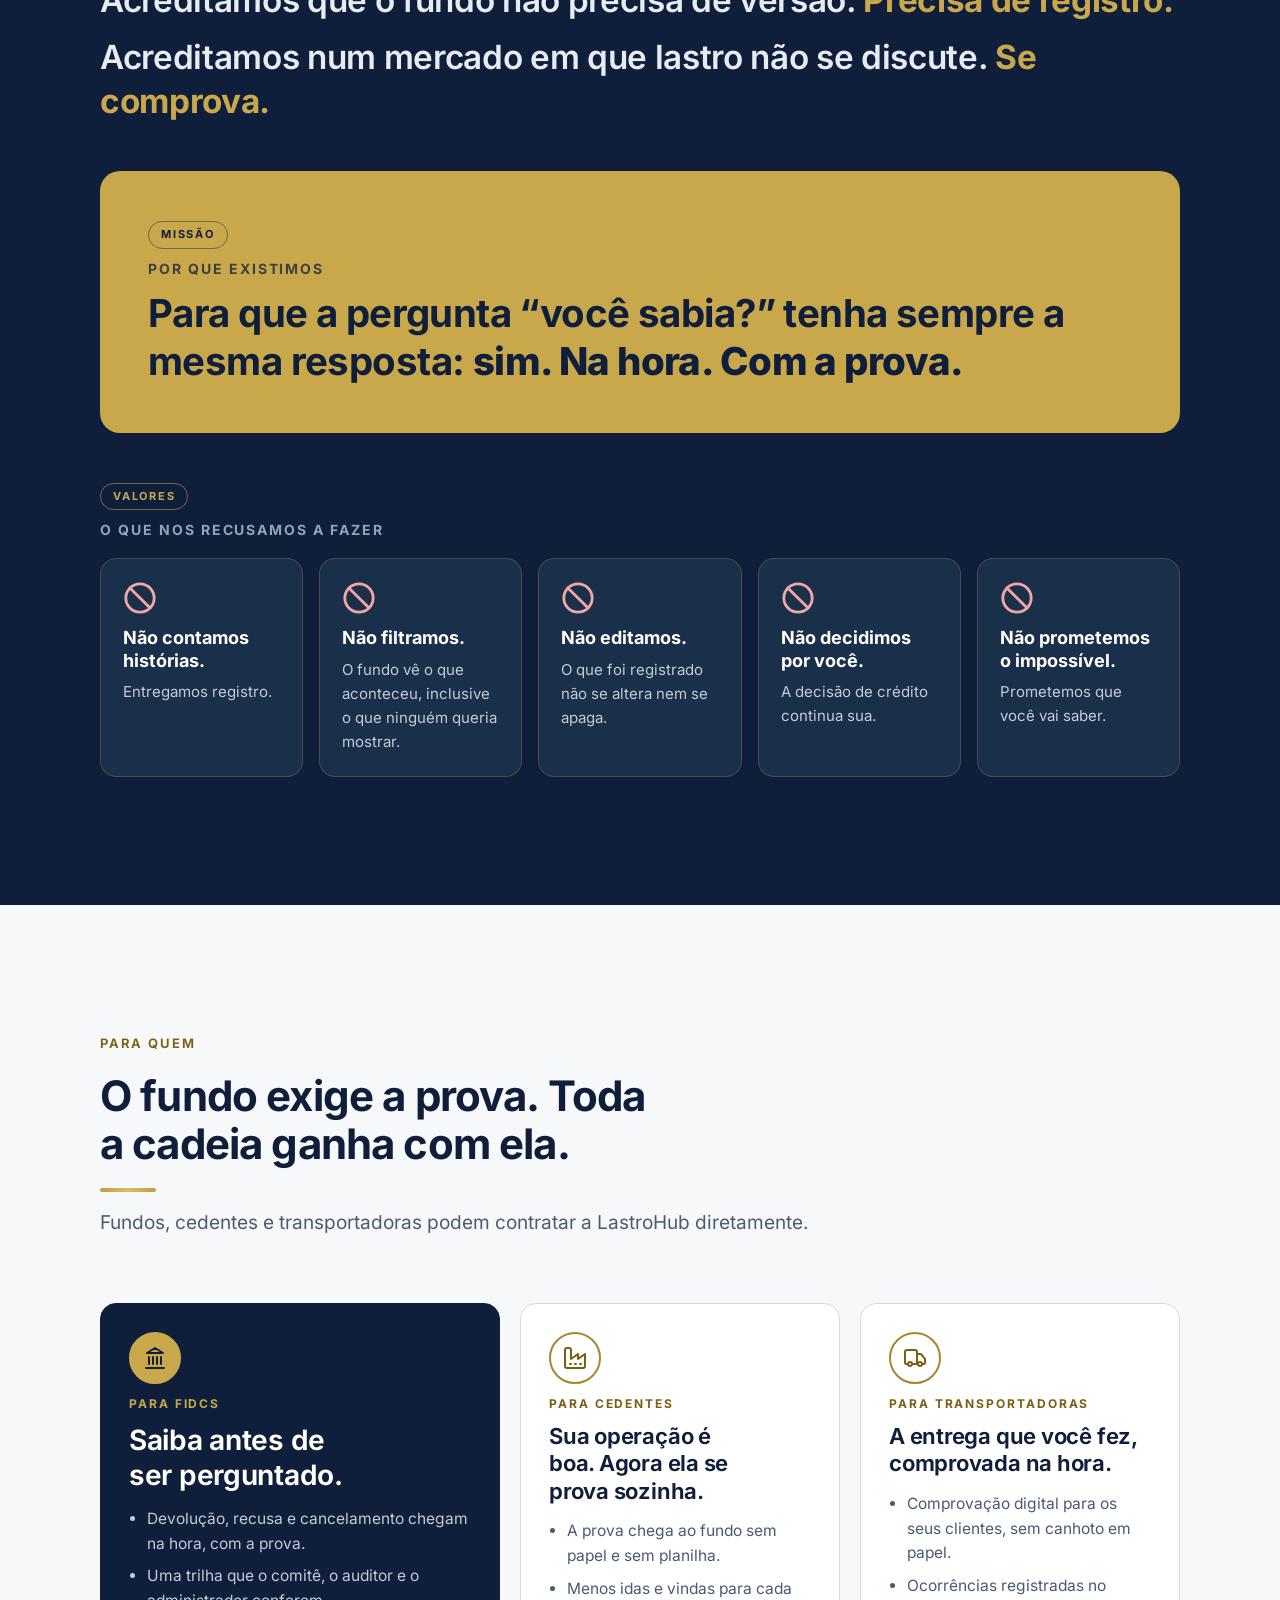
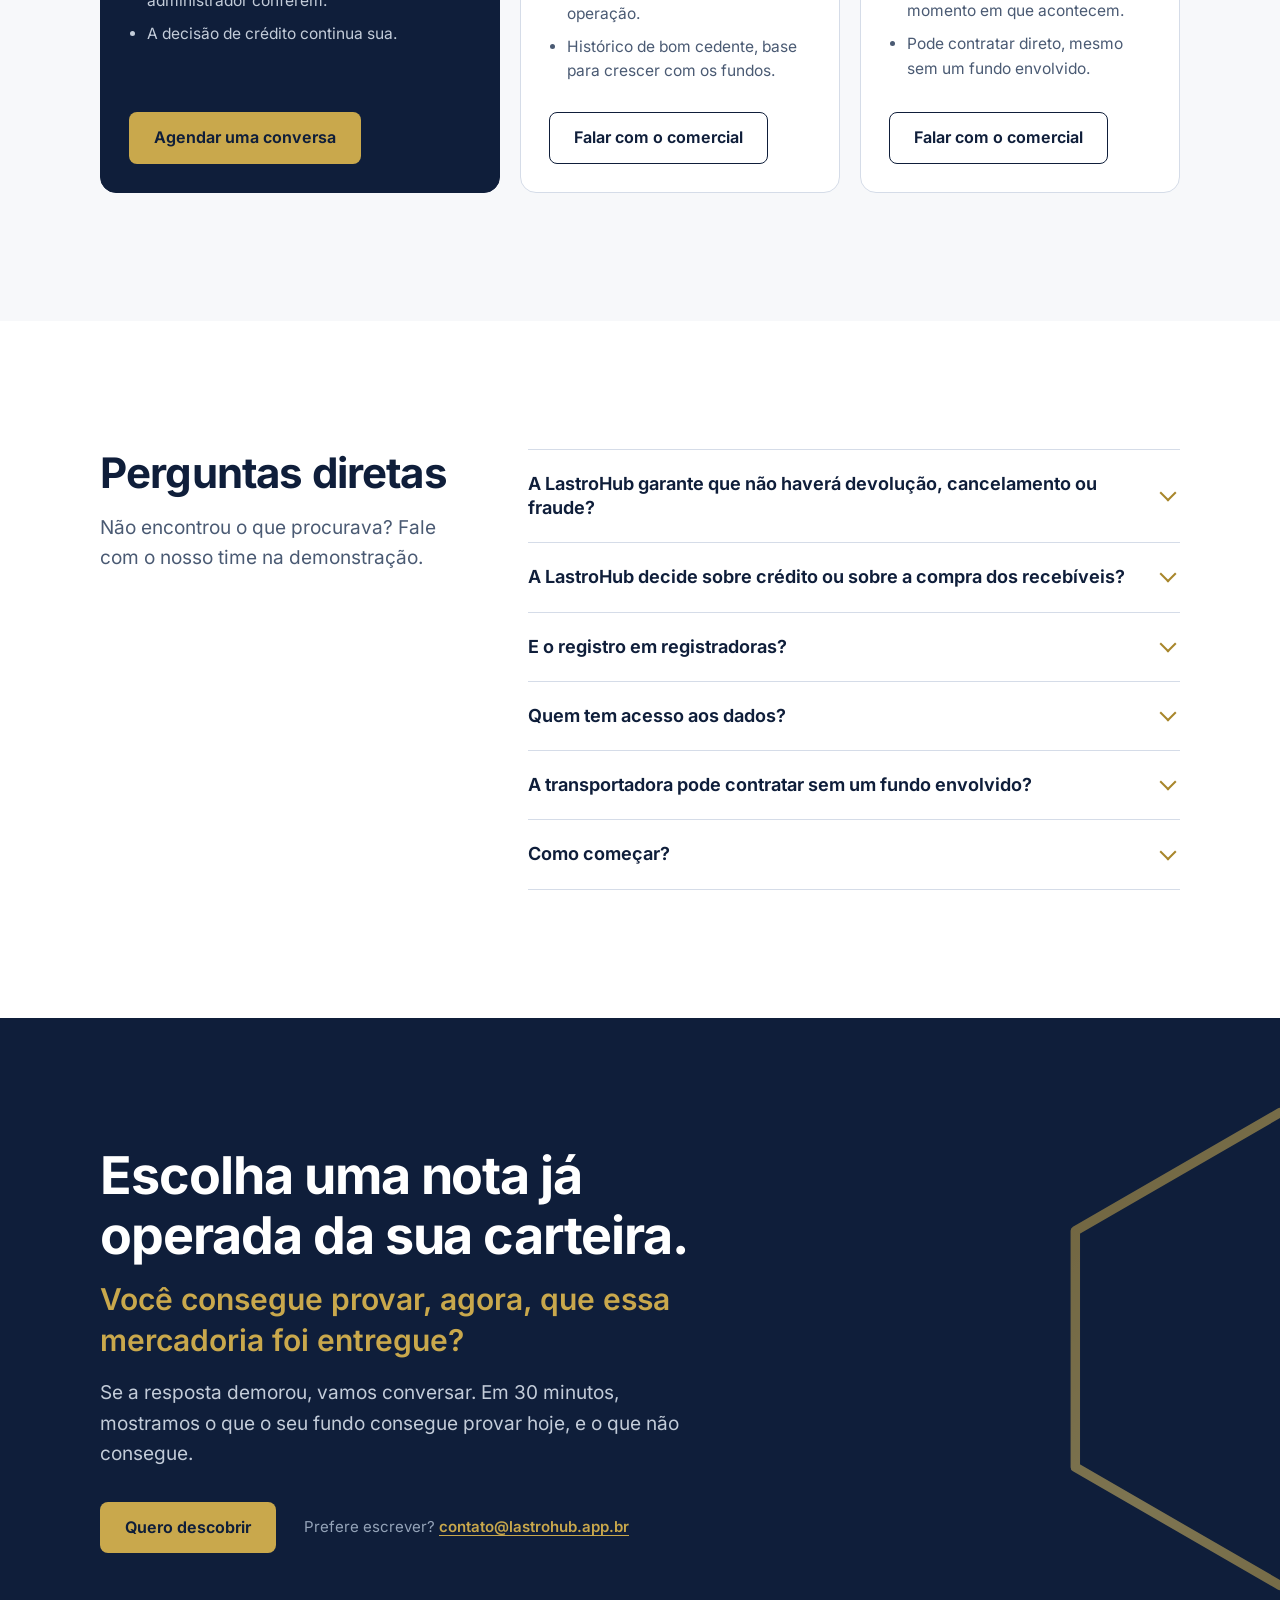
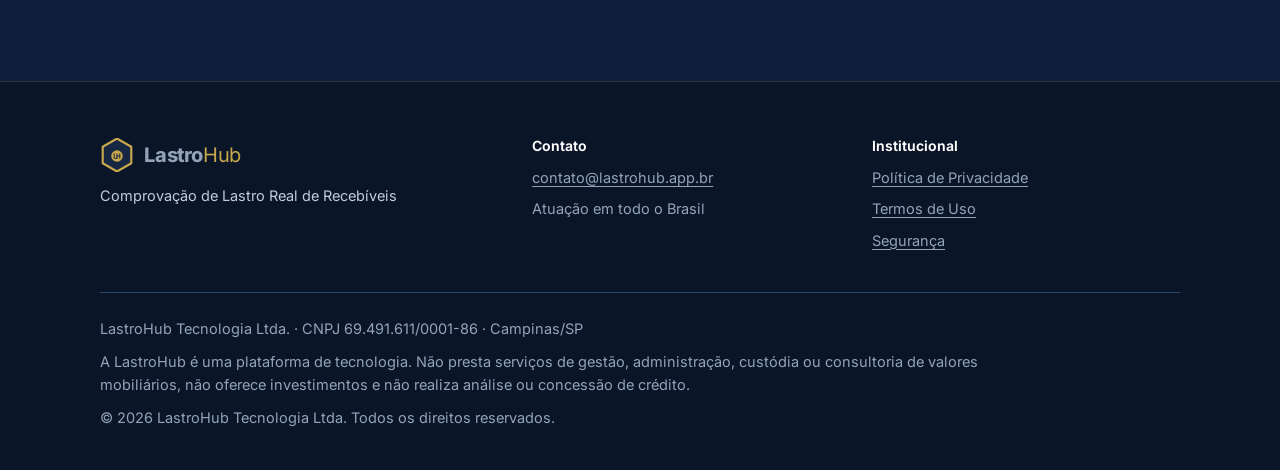
==== commit edef26ba: "Add files via upload Site novo: você sabia?" ====
--- a/index.html
+++ b/index.html
@@ -4,7 +4,7 @@
   <meta charset="utf-8">
   <meta name="viewport" content="width=device-width, initial-scale=1">
   <title>LastroHub | Comprovação de lastro de recebíveis para FIDCs</title>
-  <meta name="description" content="Nenhum fundo deveria descobrir um problema de lastro depois que o dinheiro saiu. Com a LastroHub, devolução, recusa, cancelamento ou falta de prova chegam ao fundo na hora, com a prova.">
+  <meta name="description" content="Quando o lastro falhar, a pergunta vai ser uma só: você sabia? Com a LastroHub, se acontecer, você vai saber. Na hora. Com a prova.">
   <link rel="canonical" href="https://lastrohub.app.br/">
   <meta name="theme-color" content="#0F1E3A">
 
@@ -54,38 +54,31 @@
         <span><b>Lastro</b><i>Hub</i></span>
       </a>
       <nav class="menu" aria-label="Seções da página">
-        <a href="#como-funciona">Como funciona</a>
+        <a href="#teste">O teste</a>
+        <a href="#hub">O que muda</a>
         <a href="#compromissos">Compromissos</a>
-        <a href="#seguranca">Segurança</a>
         <a href="#para-quem">Para quem</a>
         <a href="#perguntas">Perguntas</a>
       </nav>
-      <a class="botao botao--principal" data-acao="agendar" href="#contato">Agendar demonstração</a>
+      <a class="botao botao--principal" data-acao="agendar" href="#contato">Agendar uma conversa</a>
     </div>
   </header>
 
   <main id="principal">
 
     <!-- ================= 1. ABERTURA ================= -->
-    <!-- TEXTO: TÍTULO PRINCIPAL E SUBTÍTULO -->
-    <section class="abertura" aria-labelledby="titulo-principal">
-      <svg class="hex-deco hex-deco--abertura" viewBox="0 0 440 440" aria-hidden="true"><defs><linearGradient id="ouro-a" x1="0" y1="0" x2="1" y2="1"><stop offset="0" stop-color="#BE9C42"/><stop offset=".5" stop-color="#D9BD66"/><stop offset="1" stop-color="#BE9C42"/></linearGradient></defs><polygon points="220,20 393.2,120 393.2,320 220,420 46.8,320 46.8,120" fill="none" stroke="url(#ouro-a)" stroke-width="6" stroke-linejoin="round"/></svg>
-      <div class="conteudo">
-        <div class="abertura__grade">
-          <div>
-            <span class="sobretitulo">Comprovação de lastro real de recebíveis</span>
-            <h1 id="titulo-principal">Nenhum fundo deveria descobrir um problema de lastro depois que o dinheiro saiu.</h1>
-            <p class="abertura__compromisso">Se acontecer, você vai saber.<br>Na hora. Com a prova.</p>
-            <p class="abertura__sub">A LastroHub registra cada etapa do recebível no momento em que acontece: emissão da nota, coleta, transporte e entrega. Devolução, recusa, cancelamento ou falta de prova chegam ao fundo sem passar pelo filtro de ninguém.</p>
-            <div class="abertura__acoes">
-              <a class="botao botao--principal" data-acao="agendar" href="#contato">Agendar demonstração</a>
-              <a class="botao botao--secundario" href="#compromissos">Ver nossos compromissos</a>
-            </div>
-            <p class="abertura__apoio">Plataforma em operação, com portal web para fundos e empresas e aplicativo para motoristas.</p>
+    <section class="h4" aria-labelledby="titulo-principal">
+      <div class="conteudo h4__grade">
+        <div>
+          <span class="sobretitulo">Comprovação de lastro real de recebíveis</span>
+          <h1 id="titulo-principal">Quando o lastro falhar, a pergunta vai ser uma só:<span class="h4__pergunta">você sabia?</span></h1>
+          <p class="h4__promessa">Se acontecer, com a LastroHub você vai saber. <b>Na hora. Com a prova.</b></p>
+          <div class="h4__acoes">
+            <a class="botao botao--principal" href="#teste">Faça o teste de 1 minuto</a>
+            <a class="botao botao--secundario" data-acao="agendar" href="#contato">Agendar uma conversa</a>
           </div>
-
-          <!-- Símbolo animado: as linhas ligam fundo, nota fiscal e transporte -->
-          <div class="simbolo-vivo" aria-hidden="true">
+        </div>
+        <div class="simbolo-vivo" aria-hidden="true">
             <svg viewBox="30 10 380 420">
               <defs>
                 <mask id="m-doc" maskUnits="userSpaceOnUse" x="0" y="0" width="440" height="440">
@@ -119,240 +112,125 @@
             </svg>
             <span class="brilho" aria-hidden="true"></span>
           </div>
-        </div>
-
-        <!-- Faixa de fatos do produto -->
-        <div class="fatos">
-          <p class="fato"><strong>6</strong><span>momentos protegidos por carga</span></p>
-          <p class="fato"><strong>3</strong><span>fontes cruzadas por nota</span></p>
-          <p class="fato"><strong>0</strong><span>alterações no histórico</span></p>
-        </div>
-      </div>
-    </section>
-
-    <!-- ================= 2. O PROBLEMA ================= -->
-    <section class="secao" aria-labelledby="t-problema">
-      <div class="conteudo">
-        <div class="intro">
-          <h2 id="t-problema">O maior risco não é o problema. É não ficar sabendo dele.</h2>
-          <p>Na rotina de um FIDC, quem conta a história do recebível é quase sempre uma parte só. E a informação chega tarde, quando chega.</p>
-        </div>
-        <div class="dores">
-          <div class="dor"><h3>A devolução que ninguém avisou</h3><p>A mercadoria voltou, e o título continua na carteira como se nada tivesse acontecido.</p></div>
-          <div class="dor"><h3>A nota cancelada que parece válida</h3><p>Cancelada depois da emissão, continua parecendo boa até o vencimento, quando o dinheiro não vem.</p></div>
-          <div class="dor"><h3>O mesmo recebível, vendido duas vezes</h3><p>Pode estar na carteira de dois fundos ao mesmo tempo. Um deles vai perder.</p></div>
-          <div class="dor"><h3>O canhoto que não prova nada</h3><p>Ilegível ou sem assinatura, descoberto semanas depois da entrega, quando já não dá para corrigir.</p></div>
-        </div>
-      </div>
-    </section>
-
-    <!-- ================= 3A. PROVA CRUZADA ================= -->
-    <section class="secao secao--escura" id="como-funciona" aria-labelledby="t-cruzada">
-      <div class="conteudo cruzada">
-        <figure class="cruzada__diagrama" style="margin:0">
-          <svg viewBox="0 0 400 440" role="img" aria-labelledby="d-cruzada">
-            <title id="d-cruzada">Caminho da prova: cedente, SEFAZ e transportadora alimentam a LastroHub, que cruza as informações e entrega ao FIDC uma trilha verificável.</title>
-            <g font-family="Inter, sans-serif" font-size="15" font-weight="600" fill="#F5F7FA" text-anchor="middle">
-              <text x="68" y="22">Cedente</text>
-              <text x="200" y="22">SEFAZ</text>
-              <text x="332" y="22">Transportadora</text>
-            </g>
-            <g stroke="#C9A84C" stroke-width="4" stroke-dasharray="10 9" fill="none" opacity=".85">
-              <line x1="68" y1="104" x2="174" y2="196"/>
-              <line x1="200" y1="104" x2="200" y2="180"/>
-              <line x1="332" y1="104" x2="226" y2="196"/>
-            </g>
-            <g transform="translate(68 68)"><rect x="-34" y="-30" width="68" height="60" rx="12" fill="#1A2F4A" stroke="#C9A84C" stroke-width="3"/>
-              <path transform="scale(1.05)" d="M-9 -14H4L11 -7V14H-9Z M4 -14V-7H11 M-5 0H7 M-5 5H7 M-5 10H2" fill="none" stroke="#C9A84C" stroke-width="2.4" stroke-linejoin="round" stroke-linecap="round"/></g>
-            <g transform="translate(200 68)"><rect x="-34" y="-30" width="68" height="60" rx="12" fill="#1A2F4A" stroke="#C9A84C" stroke-width="3"/>
-              <g transform="scale(1.05)" fill="none" stroke="#C9A84C" stroke-width="2.4" stroke-linecap="round" stroke-linejoin="round"><path d="M-13 -8H13V10H-13Z M-13 -3H13"/><path d="M-5 4L-1 7L6 1"/></g></g>
-            <g transform="translate(332 68)"><rect x="-34" y="-30" width="68" height="60" rx="12" fill="#1A2F4A" stroke="#C9A84C" stroke-width="3"/>
-              <g transform="scale(1.05)" fill="none" stroke="#C9A84C" stroke-width="2.4" stroke-linejoin="round" stroke-linecap="round"><path d="M-15 -8H2V7H-15Z M2 -4H9L14 1V7H2"/><circle cx="-8" cy="9" r="3.2" fill="#1A2F4A"/><circle cx="8" cy="9" r="3.2" fill="#1A2F4A"/></g></g>
-            <circle cx="200" cy="222" r="46" fill="none" stroke="#C9A84C" stroke-width="2" opacity=".5"/>
-            <circle cx="200" cy="222" r="38" fill="#C9A84C"/>
-            <path transform="translate(200 222) scale(.7)" d="M-20 -16V16H0 M0 -16V16 M20 -16V16 M0 0H20" fill="none" stroke="#0F1E3A" stroke-width="7" stroke-linecap="round" stroke-linejoin="round"/>
-            <text x="262" y="218" font-family="Inter, sans-serif" font-size="13" font-weight="500" fill="#94A3B8">cruza e valida</text>
-            <line x1="200" y1="270" x2="200" y2="318" stroke="#C9A84C" stroke-width="5"/>
-            <path d="M190 312L200 326L210 312" fill="none" stroke="#C9A84C" stroke-width="5" stroke-linecap="round" stroke-linejoin="round"/>
-            <g transform="translate(200 370)"><circle r="40" fill="none" stroke="#F5F7FA" stroke-width="3"/><circle r="33" fill="#152743" stroke="#C9A84C" stroke-width="6"/>
-              <path transform="scale(1.1)" d="M-14 -4L0 -14L14 -4Z M-9 0V8 M0 0V8 M9 0V8 M-14 12H14" fill="none" stroke="#C9A84C" stroke-width="2.6" stroke-linejoin="round" stroke-linecap="round"/></g>
-            <text x="200" y="434" font-family="Inter, sans-serif" font-size="15" font-weight="600" fill="#F5F7FA" text-anchor="middle">FIDC recebe a trilha verificável</text>
-          </svg>
-        </figure>
-
-        <div>
-          <span class="sobretitulo">Prova cruzada, não opinião</span>
-          <h2 id="t-cruzada">Três fontes. Nenhuma parte conta a história sozinha.</h2>
-          <p class="cruzada__abertura">Quando uma parte só conta a história, o fundo depende da palavra dela. Por isso, na LastroHub, cada parte registra apenas a própria etapa, e o sistema confronta tudo com a fonte oficial.</p>
-          <ul class="cruzada__lista">
-            <li><span class="icone-redondo"><svg viewBox="-16 -16 32 32" aria-hidden="true"><path d="M-9 -14H4L11 -7V14H-9Z M4 -14V-7H11 M-5 0H7 M-5 5H7" fill="none" stroke="currentColor" stroke-width="2.6" stroke-linejoin="round" stroke-linecap="round"/></svg></span><span><b>O cedente informa a origem fiscal:</b> a nota fiscal.</span></li>
-            <li><span class="icone-redondo"><svg viewBox="-17 -17 34 34" aria-hidden="true"><g fill="none" stroke="currentColor" stroke-width="2.6" stroke-linejoin="round" stroke-linecap="round"><path d="M-15 -8H2V7H-15Z M2 -4H9L14 1V7H2"/><circle cx="-8" cy="9" r="3"/><circle cx="8" cy="9" r="3"/></g></svg></span><span><b>A transportadora registra</b> a coleta, o transporte e a entrega, com geolocalização e fotos.</span></li>
-            <li><span class="icone-redondo"><svg viewBox="-15 -15 30 30" aria-hidden="true"><g fill="none" stroke="currentColor" stroke-width="2.6" stroke-linecap="round" stroke-linejoin="round"><path d="M-12 -7H12V9H-12Z M-12 -2H12"/><path d="M-5 4L-1 7L6 1"/></g></svg></span><span><b>O sistema consulta a nota na SEFAZ,</b> amarra as informações e sinaliza o status de cada etapa.</span></li>
-            <li><span class="icone-redondo"><svg viewBox="0 0 24 24" aria-hidden="true"><path d="M12 3l9 16H3z M12 10v4 M12 17h.01" fill="none" stroke="currentColor" stroke-width="2.2" stroke-linecap="round" stroke-linejoin="round"/></svg></span><span><b>Divergências são sinalizadas automaticamente,</b> e a operação com nota repetida é bloqueada.</span></li>
+      </div>
+    </section>
+
+    <!-- ================= 2. A DOR, NA VOZ DE QUEM FISCALIZA ================= -->
+    <section class="secao" id="mercado" aria-labelledby="t-mercado">
+      <div class="conteudo">
+        <div class="intro">
+          <span class="sobretitulo">Não somos nós que dizemos</span>
+          <h2 id="t-mercado">O mercado já está fazendo essa pergunta.</h2>
+        </div>
+        <div class="vozes">
+          <div class="voz voz--numero">
+            <span class="voz__alerta"><svg viewBox="0 0 24 24" aria-hidden="true"><g fill="none" stroke="currentColor" stroke-width="2" stroke-linecap="round" stroke-linejoin="round"><path d="m21.73 18-8-14a2 2 0 0 0-3.48 0l-8 14A2 2 0 0 0 4 21h16a2 2 0 0 0 1.73-3"/><path d="M12 9v4"/><path d="M12 17h.01"/></g></svg></span>
+            <p class="voz__grande">+82,4%</p>
+            <p class="voz__legenda">nos pedidos de recuperação judicial em agosto de 2026, comparado a agosto de 2025.</p>
+            <p class="voz__fecho">Quando o cedente quebra, quem não tem prova entra na fila.</p>
+            <a class="voz__fonte" href="https://www.migalhas.com.br/depeso/464026/os-fidcs-bateram-recorde-e-as-recuperacoes-judiciais-tambem" target="_blank" rel="noopener">Migalhas, 11/09/2026</a>
+          </div>
+          <blockquote class="voz">
+            <span class="voz__aspas"><svg viewBox="0 0 24 24" aria-hidden="true"><g fill="none" stroke="currentColor" stroke-width="2" stroke-linecap="round" stroke-linejoin="round"><path d="M16 3a2 2 0 0 0-2 2v6a2 2 0 0 0 2 2 1 1 0 0 1 1 1v1a2 2 0 0 1-2 2 1 1 0 0 0-1 1v2a1 1 0 0 0 1 1 6 6 0 0 0 6-6V5a2 2 0 0 0-2-2z"/><path d="M5 3a2 2 0 0 0-2 2v6a2 2 0 0 0 2 2 1 1 0 0 1 1 1v1a2 2 0 0 1-2 2 1 1 0 0 0-1 1v2a1 1 0 0 0 1 1 6 6 0 0 0 6-6V5a2 2 0 0 0-2-2z"/></g></svg></span>
+            <p>Problemas de lastro em FIDCs representam “um grande impacto para os investidores, resultando em perdas financeiras significativas”.</p>
+            <a class="voz__fonte" href="https://www.anbima.com.br/pt_br/autorregular/comunicados/integra/comunicado/comunicado-de-prevencao-verificacao-do-lastro-dos-direitos-creditorios-do-fidc/numero/2023-000017.htm" target="_blank" rel="noopener">ANBIMA, Comunicado 2023/000017</a>
+          </blockquote>
+          <blockquote class="voz">
+            <span class="voz__aspas"><svg viewBox="0 0 24 24" aria-hidden="true"><g fill="none" stroke="currentColor" stroke-width="2" stroke-linecap="round" stroke-linejoin="round"><path d="M16 3a2 2 0 0 0-2 2v6a2 2 0 0 0 2 2 1 1 0 0 1 1 1v1a2 2 0 0 1-2 2 1 1 0 0 0-1 1v2a1 1 0 0 0 1 1 6 6 0 0 0 6-6V5a2 2 0 0 0-2-2z"/><path d="M5 3a2 2 0 0 0-2 2v6a2 2 0 0 0 2 2 1 1 0 0 1 1 1v1a2 2 0 0 1-2 2 1 1 0 0 0-1 1v2a1 1 0 0 0 1 1 6 6 0 0 0 6-6V5a2 2 0 0 0-2-2z"/></g></svg></span>
+            <p>Verificar o lastro <b>por amostragem</b> não atende às regras de autorregulação.</p>
+            <a class="voz__fonte" href="https://www.anbima.com.br/pt_br/autorregular/comunicados/integra/comunicado/verificacao-de-lastro-dos-direitos-creditorios/numero/2024-000010.htm" target="_blank" rel="noopener">ANBIMA, Comunicado 2024/000010</a>
+          </blockquote>
+          <blockquote class="voz">
+            <span class="voz__aspas"><svg viewBox="0 0 24 24" aria-hidden="true"><g fill="none" stroke="currentColor" stroke-width="2" stroke-linecap="round" stroke-linejoin="round"><path d="M16 3a2 2 0 0 0-2 2v6a2 2 0 0 0 2 2 1 1 0 0 1 1 1v1a2 2 0 0 1-2 2 1 1 0 0 0-1 1v2a1 1 0 0 0 1 1 6 6 0 0 0 6-6V5a2 2 0 0 0-2-2z"/><path d="M5 3a2 2 0 0 0-2 2v6a2 2 0 0 0 2 2 1 1 0 0 1 1 1v1a2 2 0 0 1-2 2 1 1 0 0 0-1 1v2a1 1 0 0 0 1 1 6 6 0 0 0 6-6V5a2 2 0 0 0-2-2z"/></g></svg></span>
+            <p>“O custodiante pode ser responsabilizado caso não cumpra suas obrigações de forma diligente.”</p>
+            <a class="voz__fonte" href="https://www.anbima.com.br/pt_br/autorregular/comunicados/integra/comunicado/comunicado-de-prevencao-verificacao-do-lastro-dos-direitos-creditorios-do-fidc/numero/2023-000017.htm" target="_blank" rel="noopener">ANBIMA, Comunicado 2023/000017</a>
+          </blockquote>
+        </div>
+      </div>
+    </section>
+
+    <!-- ================= 3. TESTE DE 1 MINUTO ================= -->
+    <section class="secao secao--leitura" id="teste" aria-labelledby="t-teste">
+      <div class="conteudo teste__grade">
+        <div class="intro">
+          <span class="sobretitulo">Teste de 1 minuto</span>
+          <h2 id="t-teste">Quão no escuro está o seu fundo?</h2>
+          <p>Cinco perguntas. Responda com sinceridade: nada é enviado, e só você vê o resultado.</p>
+          <p class="teste__provoca">Se alguma resposta demorou, ela já é a resposta.</p>
+        </div>
+        <form class="teste" onsubmit="return false">
+          <fieldset class="teste__q"><legend><span>1</span>Se uma nota da sua carteira for cancelada hoje, você fica sabendo hoje?</legend><div class="teste__opcoes"><label><input type="radio" name="q1" value="1"><span>Sim</span></label><label><input type="radio" name="q1" value="0"><span>Não</span></label></div></fieldset>
+          <fieldset class="teste__q"><legend><span>2</span>Se uma mercadoria voltar ao cedente, você fica sabendo sem depender dele para contar?</legend><div class="teste__opcoes"><label><input type="radio" name="q2" value="1"><span>Sim</span></label><label><input type="radio" name="q2" value="0"><span>Não</span></label></div></fieldset>
+          <fieldset class="teste__q"><legend><span>3</span>Você sabe, agora, quantas das operações que você já fez estão sem canhoto ou com canhoto ilegível?</legend><div class="teste__opcoes"><label><input type="radio" name="q3" value="1"><span>Sim</span></label><label><input type="radio" name="q3" value="0"><span>Não</span></label></div></fieldset>
+          <fieldset class="teste__q"><legend><span>4</span>Você consegue provar que a carga de cada nota realmente saiu da doca?</legend><div class="teste__opcoes"><label><input type="radio" name="q4" value="1"><span>Sim</span></label><label><input type="radio" name="q4" value="0"><span>Não</span></label></div></fieldset>
+          <fieldset class="teste__q"><legend><span>5</span>As informações sobre a sua carteira chegam a você direto, sem passar por alguém contratado pelo cedente?</legend><div class="teste__opcoes"><label><input type="radio" name="q5" value="1"><span>Sim</span></label><label><input type="radio" name="q5" value="0"><span>Não</span></label></div></fieldset>
+          <div class="teste__resultado" aria-live="polite" hidden>
+            <p class="teste__placar"><b data-teste="sim">0</b><span>de 5</span></p>
+            <p class="teste__titulo">momentos em que o seu fundo enxerga.</p>
+            <p class="teste__msg" data-teste="msg"></p>
+            <a class="botao botao--principal" data-acao="agendar" data-teste="cta" href="#contato">Quero ver o que falta</a>
+          </div>
+        </form>
+      </div>
+    </section>
+
+    <!-- ================= 4. O HUB ================= -->
+    <section class="secao secao--escura" id="hub" aria-labelledby="t-hub">
+      <div class="conteudo">
+        <div class="intro">
+          <span class="sobretitulo">O que muda</span>
+          <h2 id="t-hub">O lastro estava espalhado. Agora ele tem um lugar.</h2>
+          <p>Hoje, o fundo recebe versões. Com a LastroHub, recebe registro: cada um cumpre o seu papel, e ninguém filtra, ameniza, atrasa ou distorce.</p>
+        </div>
+        <div class="hub" role="img" aria-label="Nota fiscal, coleta, transporte, entrega e SEFAZ se juntam na LastroHub, numa trilha única que chega ao fundo.">
+          <ul class="hub__fontes"><li><span><svg viewBox="0 0 24 24" aria-hidden="true"><g fill="none" stroke="currentColor" stroke-width="2" stroke-linecap="round" stroke-linejoin="round"><path d="M15 2H6a2 2 0 0 0-2 2v16a2 2 0 0 0 2 2h12a2 2 0 0 0 2-2V7Z"/><path d="M14 2v4a2 2 0 0 0 2 2h4"/><path d="M16 13H8"/><path d="M16 17H8"/></g></svg></span>Nota fiscal</li><li><span><svg viewBox="0 0 24 24" aria-hidden="true"><g fill="none" stroke="currentColor" stroke-width="2" stroke-linecap="round" stroke-linejoin="round"><path d="M16 16l2 2 4-4"/><path d="M21 10V8a2 2 0 0 0-1-1.73l-7-4a2 2 0 0 0-2 0l-7 4A2 2 0 0 0 3 8v8a2 2 0 0 0 1 1.73l7 4a2 2 0 0 0 2 0l2-1.14"/><path d="M3.29 7 12 12l8.71-5"/><path d="M12 22V12"/></g></svg></span>Coleta</li><li><span><svg viewBox="0 0 24 24" aria-hidden="true"><g fill="none" stroke="currentColor" stroke-width="2" stroke-linecap="round" stroke-linejoin="round"><path d="M14 18V6a2 2 0 0 0-2-2H4a2 2 0 0 0-2 2v11a1 1 0 0 0 1 1h2"/><path d="M15 18H9"/><path d="M19 18h2a1 1 0 0 0 1-1v-3.65a1 1 0 0 0-.22-.62l-3.48-4.35A1 1 0 0 0 17.52 8H14"/><circle cx="17" cy="18" r="2"/><circle cx="7" cy="18" r="2"/></g></svg></span>Transporte</li><li><span><svg viewBox="0 0 24 24" aria-hidden="true"><g fill="none" stroke="currentColor" stroke-width="2" stroke-linecap="round" stroke-linejoin="round"><circle cx="12" cy="12" r="10"/><path d="m9 12 2 2 4-4"/></g></svg></span>Entrega</li><li><span><svg viewBox="0 0 24 24" aria-hidden="true"><g fill="none" stroke="currentColor" stroke-width="2" stroke-linecap="round" stroke-linejoin="round"><path d="M20 13c0 5-3.5 7.5-7.66 8.95a1 1 0 0 1-.67-.01C7.5 20.5 4 18 4 13V6a1 1 0 0 1 1-1c2 0 4.5-1.2 6.24-2.72a1.17 1.17 0 0 1 1.52 0C14.51 3.81 17 5 19 5a1 1 0 0 1 1 1z"/><path d="m9 12 2 2 4-4"/></g></svg></span>SEFAZ</li></ul>
+          <div class="hub__centro"><svg viewBox="40 14 360 412" aria-hidden="true"><polygon points="220,20 393.2,120 393.2,320 220,420 46.8,320 46.8,120" fill="#152743" stroke="#C9A84C" stroke-width="22" stroke-linejoin="round"/><circle cx="220" cy="232" r="70" fill="#C9A84C"/><path transform="translate(220 232) scale(1.7)" d="M-20 -16V16H0 M0 -16V16 M20 -16V16 M0 0H20" fill="none" stroke="#152743" stroke-width="7" stroke-linecap="round" stroke-linejoin="round"/></svg><span>Uma trilha só</span></div>
+          <div class="hub__destino"><span><svg viewBox="0 0 24 24" aria-hidden="true"><g fill="none" stroke="currentColor" stroke-width="2" stroke-linecap="round" stroke-linejoin="round"><path d="M3 22h18"/><path d="M6 18v-7"/><path d="M10 18v-7"/><path d="M14 18v-7"/><path d="M18 18v-7"/><path d="M12 2 20 7H4z"/></g></svg></span><b>O fundo</b><small>enxerga o registro, sem intermediário</small></div>
+        </div>
+        <p class="hub__frase">Nota, transporte, entrega e SEFAZ: <b>tudo numa trilha que ninguém consegue editar.</b></p>
+      </div>
+    </section>
+
+    <!-- ================= 5. COMPROMISSOS E CONFIANÇA ================= -->
+    <section class="secao" id="compromissos" aria-labelledby="t-compromissos">
+      <div class="conteudo">
+        <div class="intro">
+          <span class="sobretitulo">Nossos compromissos</span>
+          <h2 id="t-compromissos">Não prometemos que não haverá problemas. <span class="destaque">Prometemos que você vai saber.</span></h2>
+        </div>
+        <ul class="gar"><li><span class="gar__icone"><svg viewBox="0 0 24 24" aria-hidden="true"><g fill="none" stroke="currentColor" stroke-width="2" stroke-linecap="round" stroke-linejoin="round"><path d="M15 2H6a2 2 0 0 0-2 2v16a2 2 0 0 0 2 2h12a2 2 0 0 0 2-2V7Z"/><path d="M14 2v4a2 2 0 0 0 2 2h4"/><path d="M16 13H8"/><path d="M16 17H8"/></g></svg></span><b>Nota cancelada</b><span>Você é avisado. Se ela já foi operada, a recompra é aberta automaticamente.</span></li><li><span class="gar__icone"><svg viewBox="0 0 24 24" aria-hidden="true"><g fill="none" stroke="currentColor" stroke-width="2" stroke-linecap="round" stroke-linejoin="round"><path d="M9 14 4 9l5-5"/><path d="M4 9h10.5a5.5 5.5 0 0 1 5.5 5.5a5.5 5.5 0 0 1-5.5 5.5H11"/></g></svg></span><b>Devolução e recusa</b><span>Chegam a você na hora. Ninguém consegue esconder, atrasar ou apagar.</span></li><li><span class="gar__icone"><svg viewBox="0 0 24 24" aria-hidden="true"><g fill="none" stroke="currentColor" stroke-width="2" stroke-linecap="round" stroke-linejoin="round"><path d="M2 12s3.5-7 10-7 10 7 10 7-3.5 7-10 7S2 12 2 12z"/><circle cx="12" cy="12" r="3"/></g></svg></span><b>Falta de lastro</b><span>Você sabe, nota por nota, o que está comprovado e o que não está.</span></li><li><span class="gar__icone"><svg viewBox="0 0 24 24" aria-hidden="true"><g fill="none" stroke="currentColor" stroke-width="2" stroke-linecap="round" stroke-linejoin="round"><rect width="14" height="14" x="8" y="8" rx="2"/><path d="M4 16c-1.1 0-2-.9-2-2V4c0-1.1.9-2 2-2h10c1.1 0 2 .9 2 2"/><path d="m13 13 4 4"/><path d="m17 13-4 4"/></g></svg></span><b>Nota repetida</b><span>A mesma nota não pode ser operada duas vezes. A operação é bloqueada.</span></li><li><span class="gar__icone"><svg viewBox="0 0 24 24" aria-hidden="true"><g fill="none" stroke="currentColor" stroke-width="2" stroke-linecap="round" stroke-linejoin="round"><rect width="18" height="11" x="3" y="11" rx="2"/><path d="M7 11V7a5 5 0 0 1 10 0v4"/></g></svg></span><b>Histórico</b><span>Nada é alterado nem apagado. Quem fez o quê, e quando, fica registrado.</span></li></ul>
+        <p class="gar__nota">As garantias valem para as notas registradas na plataforma, conforme o nível de prova de cada operação. Quando falta uma prova, o fundo também vê.</p>
+        <div class="confianca" id="seguranca">
+          <div><span class="confianca__icone"><svg viewBox="0 0 24 24" aria-hidden="true"><g fill="none" stroke="currentColor" stroke-width="2" stroke-linecap="round" stroke-linejoin="round"><path d="M20 13c0 5-3.5 7.5-7.66 8.95a1 1 0 0 1-.67-.01C7.5 20.5 4 18 4 13V6a1 1 0 0 1 1-1c2 0 4.5-1.2 6.24-2.72a1.17 1.17 0 0 1 1.52 0C14.51 3.81 17 5 19 5a1 1 0 0 1 1 1z"/><path d="m9 12 2 2 4-4"/></g></svg></span><p><b>Dado de crédito exige rigor de banco.</b> Tratamos os dados conforme a LGPD (Lei nº 13.709/2018) e com o rigor de segurança que o mercado financeiro exige. Cada fundo vê só o seu.</p></div>
+          <div><span class="confianca__icone"><svg viewBox="0 0 24 24" aria-hidden="true"><g fill="none" stroke="currentColor" stroke-width="2" stroke-linecap="round" stroke-linejoin="round"><path d="m16 16 3-8 3 8c-.87.65-1.92 1-3 1s-2.13-.35-3-1Z"/><path d="m2 16 3-8 3 8c-.87.65-1.92 1-3 1s-2.13-.35-3-1Z"/><path d="M7 21h10"/><path d="M12 3v18"/><path d="M3 7h2c2 0 5-1 7-2 2 1 5 2 7 2h2"/></g></svg></span><p><b>Quem decide é você.</b> A LastroHub entrega o registro. A decisão de crédito continua com o fundo.</p></div>
+        </div>
+      </div>
+    </section>
+
+    <!-- ================= 5B. QUEM SOMOS ================= -->
+    <section class="secao secao--escura quemsomos" id="quem-somos" aria-labelledby="t-quemsomos">
+      <div class="conteudo">
+        <span class="sobretitulo">Quem somos</span>
+        <h2 id="t-quemsomos" class="sr">Missão, visão, valores e posicionamento</h2>
+        <div class="crenca">
+          <span class="rotulo">Visão e posicionamento</span>
+          <h3>No que acreditamos</h3>
+          <ul class="crenca__lista">
+            <li>Acreditamos que nenhum fundo deveria descobrir um problema de lastro só no vencimento.</li>
+            <li>Acreditamos que o fundo não precisa de versão. <b>Precisa de registro.</b></li>
+            <li>Acreditamos num mercado em que lastro não se discute. <b>Se comprova.</b></li>
           </ul>
-          <p class="cruzada__fecho">Para enganar, seria preciso combinar o cedente, a transportadora e a própria SEFAZ.</p>
-        </div>
-      </div>
-    </section>
-
-    <!-- ================= 3B. JORNADA DE UMA CARGA ================= -->
-    <section class="secao secao--leitura" aria-labelledby="t-jornada">
-      <div class="conteudo">
-        <div class="intro">
-          <span class="sobretitulo">Passo a passo</span>
-          <h2 id="t-jornada">Seis momentos em que o lastro costuma se perder.</h2>
-          <p>Em todos eles, a LastroHub está presente.</p>
-        </div>
-        <div class="jornada">
-          <div>
-            <ol class="passos">
-              <li class="passo"><span class="passo__n" aria-hidden="true"><svg viewBox="0 0 24 24" fill="none" stroke="currentColor" stroke-width="2" stroke-linecap="round" stroke-linejoin="round"><path d="M20 10c0 4.993-5.539 10.193-7.399 11.799a1 1 0 0 1-1.202 0C9.539 20.193 4 14.993 4 10a8 8 0 0 1 16 0"/><circle cx="12" cy="10" r="3"/></svg></span><div><span class="passo__rotulo">Momento 1</span><h3>A prova nasce antes de a carga sair</h3><p class="passo__sem"><b>Sem isso:</b> Alguém informa ao fundo que a mercadoria saiu. Na doca, ninguém a carregou.</p><p class="passo__com"><b>Com a LastroHub:</b> Cada carga começa com local, hora e foto reais.</p></div></li>
-              <li class="passo"><span class="passo__n" aria-hidden="true"><svg viewBox="0 0 24 24" fill="none" stroke="currentColor" stroke-width="2" stroke-linecap="round" stroke-linejoin="round"><path d="M15 2H6a2 2 0 0 0-2 2v16a2 2 0 0 0 2 2h12a2 2 0 0 0 2-2V7Z"/><path d="M14 2v4a2 2 0 0 0 2 2h4"/><path d="m9 15 2 2 4-4"/></svg></span><div><span class="passo__rotulo">Momento 2</span><h3>Uma nota válida hoje pode não valer amanhã</h3><p class="passo__sem"><b>Sem isso:</b> A nota foi cancelada depois de emitida e continua na carteira como se nada tivesse acontecido.</p><p class="passo__com"><b>Com a LastroHub:</b> A nota é acompanhada na fonte oficial. Se for cancelada, você fica sabendo.</p></div></li>
-              <li class="passo"><span class="passo__n" aria-hidden="true"><svg viewBox="0 0 24 24" fill="none" stroke="currentColor" stroke-width="2" stroke-linecap="round" stroke-linejoin="round"><path d="M10 13a5 5 0 0 0 7.54.54l3-3a5 5 0 0 0-7.07-7.07l-1.72 1.71"/><path d="M14 11a5 5 0 0 0-7.54-.54l-3 3a5 5 0 0 0 7.07 7.07l1.71-1.71"/></svg></span><div><span class="passo__rotulo">Momento 3</span><h3>O transporte confirma a venda</h3><p class="passo__sem"><b>Sem isso:</b> Um documento digitado à mão é um documento que alguém pode ajustar.</p><p class="passo__com"><b>Com a LastroHub:</b> O documento do transporte se liga à nota sozinho, sem ninguém digitar.</p></div></li>
-              <li class="passo"><span class="passo__n" aria-hidden="true"><svg viewBox="0 0 24 24" fill="none" stroke="currentColor" stroke-width="2" stroke-linecap="round" stroke-linejoin="round"><circle cx="6" cy="19" r="3"/><path d="M9 19h8.5a3.5 3.5 0 0 0 0-7h-11a3.5 3.5 0 0 1 0-7H15"/><circle cx="18" cy="5" r="3"/></svg></span><div><span class="passo__rotulo">Momento 4</span><h3>A carga não some no caminho</h3><p class="passo__sem"><b>Sem isso:</b> Entre a saída e a entrega, ninguém sabe onde está a mercadoria nem o que aconteceu com ela.</p><p class="passo__com"><b>Com a LastroHub:</b> Rota e ocorrências registradas, mesmo onde não há sinal.</p></div></li>
-              <li class="passo passo--climax"><span class="passo__n" aria-hidden="true"><svg viewBox="0 0 24 24" fill="none" stroke="currentColor" stroke-width="2" stroke-linecap="round" stroke-linejoin="round"><path d="M9.937 15.5A2 2 0 0 0 8.5 14.063l-6.135-1.582a.5.5 0 0 1 0-.962L8.5 9.936A2 2 0 0 0 9.937 8.5l1.582-6.135a.5.5 0 0 1 .963 0L14.063 8.5A2 2 0 0 0 15.5 9.937l6.135 1.581a.5.5 0 0 1 0 .964L15.5 14.063a2 2 0 0 0-1.437 1.437l-1.582 6.135a.5.5 0 0 1-.963 0z"/><path d="M20 3v4"/><path d="M22 5h-4"/><path d="M4 17v2"/><path d="M5 18H3"/></svg></span><div><span class="passo__rotulo">Momento 5</span><h3>O canhoto que vale nasce na entrega</h3><p class="passo__sem"><b>Sem isso:</b> Três semanas depois, o canhoto aparece ilegível numa caixa, e a prova da entrega já não existe.</p><p class="passo__com"><b>Com a LastroHub:</b> Inteligência artificial confere o canhoto na hora. Se estiver ilegível, ele é refeito antes de o motorista ir embora.</p></div></li>
-              <li class="passo"><span class="passo__n" aria-hidden="true"><svg viewBox="0 0 24 24" fill="none" stroke="currentColor" stroke-width="2" stroke-linecap="round" stroke-linejoin="round"><path d="M10.268 21a2 2 0 0 0 3.464 0"/><path d="M22 8c0-2.3-.8-4.3-2-6"/><path d="M3.262 15.326A1 1 0 0 0 4 17h16a1 1 0 0 0 .74-1.673C19.41 13.956 18 12.499 18 8A6 6 0 0 0 6 8c0 4.499-1.411 5.956-2.738 7.326"/><path d="M4 2C2.8 3.7 2 5.7 2 8"/></svg></span><div><span class="passo__rotulo">Momento 6</span><h3>A devolução não espera relatório</h3><p class="passo__sem"><b>Sem isso:</b> A mercadoria voltou, o título ficou, e ninguém avisou.</p><p class="passo__com"><b>Com a LastroHub:</b> Devolução, recusa ou falta de pagamento sinalizam a recompra no mesmo momento.</p></div></li>
-            </ol>
-            <p class="jornada__fecho">Ao final dos seis momentos, o FIDC não depende da palavra de ninguém. Tem a <strong>trilha verificável</strong> de cada recebível e acompanha a carteira inteira num só painel.</p>
-          </div>
-          <figure class="jornada__lateral" style="margin:0">
-            <img src="assets/img/mapa-rotas.png" width="380" height="300" alt="Ilustração de um mapa do Brasil com rotas de coleta e entrega." loading="lazy">
-            <figcaption class="legenda">Ilustração</figcaption>
-          </figure>
-        </div>
-      </div>
-    </section>
-
-    <!-- ================= 3C. NOSSOS COMPROMISSOS ================= -->
-    <section class="secao" id="compromissos" aria-labelledby="t-compromissos">
-      <div class="conteudo">
-        <div class="intro">
-          <span class="sobretitulo">Nossos compromissos</span>
-          <h2 id="t-compromissos">Não prometemos que não haverá problemas. Prometemos que você vai saber.</h2>
-          <p>Devolução, recusa e cancelamento acontecem em toda operação. O que muda é quando, e como, o fundo fica sabendo.</p>
-        </div>
-        <div class="compromissos">
-          <article class="compromisso">
-            <h3>Cancelamento</h3>
-            <p class="compromisso__porque">A nota foi cancelada há semanas. Na sua carteira, ela continua parecendo boa. Você só vai descobrir no vencimento, quando o dinheiro não vier.</p>
-            <p class="compromisso__garantia"><span>O que garantimos</span>Se a nota for cancelada na SEFAZ, você é avisado. Se ela já foi operada, a recompra é aberta automaticamente.</p>
-          </article>
-          <article class="compromisso">
-            <h3>Devolução e recusa</h3>
-            <p class="compromisso__porque">A mercadoria voltou para o cedente. O título continua com você. E quem poderia te avisar é justamente quem precisa da próxima operação.</p>
-            <p class="compromisso__garantia"><span>O que garantimos</span>Toda devolução ou recusa registrada na entrega chega a você na hora. Ninguém consegue esconder, atrasar ou apagar.</p>
-          </article>
-          <article class="compromisso">
-            <h3>Falta de lastro</h3>
-            <p class="compromisso__porque">Uma nota sem prova é um risco. Uma nota sem prova que parece comprovada é uma perda esperando a hora de aparecer.</p>
-            <p class="compromisso__garantia"><span>O que garantimos</span>Você sabe, nota por nota, o que está comprovado e o que não está. Até a falta de prova vira informação.</p>
-          </article>
-          <article class="compromisso">
-            <h3>Nota repetida</h3>
-            <p class="compromisso__porque">O mesmo recebível pode estar na carteira de dois fundos ao mesmo tempo. Um deles vai perder, e ninguém avisa qual.</p>
-            <p class="compromisso__garantia"><span>O que garantimos</span>A mesma nota não pode ser operada duas vezes. A operação é bloqueada.</p>
-          </article>
-          <article class="compromisso">
-            <h3>Histórico</h3>
-            <p class="compromisso__porque">No dia em que você precisar provar o que aconteceu, para o comitê, para a auditoria ou num processo, a prova não pode ter sido editada por ninguém.</p>
-            <p class="compromisso__garantia"><span>O que garantimos</span>Nada é alterado nem apagado. Quem fez o quê, e quando, fica registrado.</p>
-          </article>
-          <div class="compromisso compromisso--fecho">
-            <p>As garantias valem para as notas registradas na plataforma, conforme o nível de prova de cada operação. <b>Quando falta uma prova, o fundo também vê.</b></p>
-            <a class="botao botao--principal" data-acao="agendar" href="#contato">Agendar demonstração</a>
-          </div>
-        </div>
-      </div>
-    </section>
-
-    <!-- ================= 3D. PAINEL DE GESTÃO ================= -->
-    <section class="secao secao--escura" aria-labelledby="t-painel">
-      <div class="conteudo painel-secao">
-        <div class="intro">
-          <span class="sobretitulo">Painel de gestão</span>
-          <h2 id="t-painel">O compromisso, na tela do gestor.</h2>
-          <p>Títulos a vencer e vencidos, cargas entregues e ainda não entregues, divergências e recompras sinalizadas. O que pede atenção aparece sozinho, sem abrir planilha e sem esperar relatório.</p>
-        </div>
-        <figure class="painel" style="margin:0" aria-label="Ilustração do painel de gestão da carteira, com dados fictícios">
-          <div class="painel__barra">
-            <span class="painel__titulo">Carteira · visão geral</span>
-            <span class="painel__ficticio">Dados fictícios</span>
-          </div>
-          <div class="painel__kpis" aria-hidden="true">
-            <div class="kpi"><span><i style="background:#22C55E"></i>Entregues</span><strong>128</strong></div>
-            <div class="kpi"><span><i style="background:#60A5FA"></i>Em trânsito</span><strong>14</strong></div>
-            <div class="kpi"><span><i style="background:#F59E0B"></i>A vencer em 7 dias</span><strong>9</strong></div>
-          </div>
-          <div class="painel__rolagem" aria-hidden="true">
-            <table>
-              <thead><tr><th>Nota fiscal</th><th class="col-opcional">Entrega</th><th>Vencimento</th><th>Status</th></tr></thead>
-              <tbody>
-                <tr><td>NF 000.481</td><td class="col-opcional">Canhoto validado</td><td>12/11</td><td><span class="status s-ok">Validado</span></td></tr>
-                <tr><td>NF 000.482</td><td class="col-opcional">Em rota</td><td>14/11</td><td><span class="status s-transito">Não entregue</span></td></tr>
-                <tr><td>NF 000.477</td><td class="col-opcional">Canhoto validado</td><td>03/11</td><td><span class="status s-vencer">A vencer</span></td></tr>
-                <tr><td>NF 000.463</td><td class="col-opcional">Canhoto validado</td><td>20/10</td><td><span class="status s-vencido">Vencido</span></td></tr>
-                <tr><td>NF 000.474</td><td class="col-opcional">CT-e sem vínculo</td><td>18/11</td><td><span class="status s-div">Divergência</span></td></tr>
-                <tr><td>NF 000.470</td><td class="col-opcional">Devolução</td><td>—</td><td><span class="status s-div">Recompra sinalizada</span></td></tr>
-              </tbody>
-            </table>
-          </div>
-        </figure>
-      </div>
-    </section>
-
-    <!-- ================= FAIXA DE DESTAQUE ================= -->
-    <section class="faixa" aria-label="Destaque">
-      <svg class="hex-deco hex-deco--faixa" viewBox="0 0 440 440" aria-hidden="true"><defs><linearGradient id="ouro-f" x1="0" y1="0" x2="1" y2="1"><stop offset="0" stop-color="#BE9C42"/><stop offset=".5" stop-color="#D9BD66"/><stop offset="1" stop-color="#BE9C42"/></linearGradient></defs><polygon points="220,20 393.2,120 393.2,320 220,420 46.8,320 46.8,120" fill="none" stroke="url(#ouro-f)" stroke-width="10" stroke-linejoin="round"/><polygon points="220,70 349.9,145 349.9,295 220,370 90.1,295 90.1,145" fill="none" stroke="#0F1E3A" stroke-width="2.5" stroke-dasharray="7 7" stroke-linejoin="round" opacity=".22"/></svg>
-      <div class="conteudo">
-        <span class="traco" aria-hidden="true"></span>
-        <p>Se acontecer, você vai saber.<br>Na hora. Com a prova.</p>
-      </div>
-    </section>
-
-    <!-- ================= 4. O QUE MUDA PARA O FUNDO ================= -->
-    <section class="secao" aria-labelledby="t-porque">
-      <div class="conteudo">
-        <div class="intro">
-          <span class="sobretitulo">O que muda para o fundo</span>
-          <h2 id="t-porque">De saber depois para saber na hora.</h2>
-        </div>
-        <table class="comparativo">
-          <caption>Acompanhamento manual × LastroHub</caption>
-          <thead><tr><th scope="col"><span class="sr">Aspecto</span></th><th scope="col">Acompanhamento manual</th><th scope="col">Com a LastroHub</th></tr></thead>
-          <tbody>
-            <tr><th scope="row">Cobertura</th><td data-rotulo="Acompanhamento manual">Amostragem</td><td data-rotulo="Com a LastroHub">Todas as notas registradas na plataforma</td></tr>
-            <tr><th scope="row">Momento</th><td data-rotulo="Acompanhamento manual">Depois do fato</td><td data-rotulo="Com a LastroHub">No momento em que acontece</td></tr>
-            <tr><th scope="row">Consulta à SEFAZ</th><td data-rotulo="Acompanhamento manual">Manual, quando é feita</td><td data-rotulo="Com a LastroHub">Automática e acompanhada</td></tr>
-            <tr><th scope="row">Canhoto</th><td data-rotulo="Acompanhamento manual">Papel ou foto, conferido depois</td><td data-rotulo="Com a LastroHub">Foto conferida por IA na hora da entrega</td></tr>
-            <tr><th scope="row">Divergências</th><td data-rotulo="Acompanhamento manual">Descobertas tarde</td><td data-rotulo="Com a LastroHub">Sinalizadas automaticamente</td></tr>
-            <tr><th scope="row">Histórico</th><td data-rotulo="Acompanhamento manual">Planilhas, WhatsApp e e-mails</td><td data-rotulo="Com a LastroHub">Trilha de auditoria que não se altera nem se apaga</td></tr>
-          </tbody>
-        </table>
-        <p class="comparativo__nota">A LastroHub substitui o acompanhamento manual do lastro por evidência automática. A análise técnica e de crédito continua com os especialistas do fundo. Também substitui a consulta manual à SEFAZ, que passa a ser automática. E complementa o registro em registradoras: comprova a parte que ele não alcança, a entrega.</p>
-      </div>
-    </section>
-
-    <!-- ================= 5. SEGURANÇA ================= -->
-    <section class="secao secao--escura seguranca" id="seguranca" aria-labelledby="t-seg">
-      <div class="conteudo">
-        <div class="intro">
-          <span class="sobretitulo">Segurança e governança</span>
-          <h2 id="t-seg">Uma prova só vale se ninguém puder mexer nela.</h2>
-          <p>Dados de crédito exigem cuidado de banco. Por isso, a proteção faz parte do desenho da plataforma, e não é um complemento.</p>
-        </div>
-        <ul class="seguranca__grade">
-          <li><svg viewBox="0 0 24 24" aria-hidden="true"><g fill="none" stroke="currentColor" stroke-width="2" stroke-linecap="round" stroke-linejoin="round"><rect x="3" y="7" width="18" height="13" rx="2"/><path d="M8 7V5a2 2 0 0 1 2-2h4a2 2 0 0 1 2 2v2"/></g></svg><div><b>Cada empresa vê só os seus dados</b><span>Acesso controlado por perfil e por empresa.</span></div></li>
-          <li><svg viewBox="0 0 24 24" aria-hidden="true"><g fill="none" stroke="currentColor" stroke-width="2" stroke-linecap="round" stroke-linejoin="round"><path d="M12 8v4l3 2"/><circle cx="12" cy="12" r="9"/></g></svg><div><b>Histórico que não se apaga</b><span>Notas e status só recebem novos registros. Nada é alterado ou apagado.</span></div></li>
-          <li><svg viewBox="0 0 24 24" aria-hidden="true"><g fill="none" stroke="currentColor" stroke-width="2" stroke-linecap="round" stroke-linejoin="round"><path d="M9 5h10M9 12h10M9 19h10"/><path d="M4 5h.01M4 12h.01M4 19h.01"/></g></svg><div><b>Trilha de auditoria</b><span>Registro de quem fez o quê, e quando.</span></div></li>
-          <li><svg viewBox="0 0 24 24" aria-hidden="true"><g fill="none" stroke="currentColor" stroke-width="2" stroke-linecap="round" stroke-linejoin="round"><rect x="4" y="11" width="16" height="10" rx="2"/><path d="M8 11V7a4 4 0 0 1 8 0v4"/></g></svg><div><b>Senhas protegidas</b><span>Nunca são guardadas em texto: ficam protegidas por criptografia de via única.</span></div></li>
-          <li><svg viewBox="0 0 24 24" aria-hidden="true"><g fill="none" stroke="currentColor" stroke-width="2" stroke-linecap="round" stroke-linejoin="round"><path d="M10 14a4 4 0 0 0 5.66 0l3-3a4 4 0 0 0-5.66-5.66l-1 1"/><path d="M14 10a4 4 0 0 0-5.66 0l-3 3a4 4 0 0 0 5.66 5.66l1-1"/></g></svg><div><b>Cada pessoa cria a própria senha</b><span>Por link seguro, de uso único e com prazo de validade. Quem cadastra um usuário não vê a senha de ninguém.</span></div></li>
-          <li><svg viewBox="0 0 24 24" aria-hidden="true"><g fill="none" stroke="currentColor" stroke-width="2" stroke-linecap="round" stroke-linejoin="round"><circle cx="12" cy="12" r="9"/><path d="M5.6 5.6l12.8 12.8"/></g></svg><div><b>Proteção contra tentativas de acesso indevido</b><span>Limite de tentativas para barrar quem tenta adivinhar senhas.</span></div></li>
-          <li><svg viewBox="0 0 24 24" aria-hidden="true"><g fill="none" stroke="currentColor" stroke-width="2" stroke-linecap="round" stroke-linejoin="round"><path d="M15 3h4a2 2 0 0 1 2 2v14a2 2 0 0 1-2 2h-4"/><path d="M10 17l-5-5 5-5M5 12h11"/></g></svg><div><b>Acesso encerrado na hora</b><span>Desativar um usuário ou uma empresa encerra imediatamente as sessões abertas.</span></div></li>
-          <li><svg viewBox="0 0 24 24" aria-hidden="true"><g fill="none" stroke="currentColor" stroke-width="2" stroke-linecap="round" stroke-linejoin="round"><path d="M12 3l8 3v6c0 4.5-3.4 8.2-8 9-4.6-.8-8-4.5-8-9V6z"/><path d="M12 9v4M12 16h.01"/></g></svg><div><b>Ações sensíveis confirmadas</b><span>Operações administrativas importantes exigem a senha de quem as executa.</span></div></li>
-          <li><svg viewBox="0 0 24 24" aria-hidden="true"><g fill="none" stroke="currentColor" stroke-width="2" stroke-linecap="round" stroke-linejoin="round"><path d="M12 3l8 3v6c0 4.5-3.4 8.2-8 9-4.6-.8-8-4.5-8-9V6z"/><path d="M8.5 12l2.5 2.5 4.5-5"/></g></svg><div><b>Conexão protegida e registros limpos</b><span>Acesso por conexão segura (HTTPS), e dados pessoais e senhas não aparecem nos registros técnicos do sistema.</span></div></li>
-          <li><svg viewBox="0 0 24 24" aria-hidden="true"><g fill="none" stroke="currentColor" stroke-width="2" stroke-linecap="round" stroke-linejoin="round"><path d="M7 18a4.5 4.5 0 0 1-.5-9A6 6 0 0 1 18 8.5a4 4 0 0 1-.5 9.5z"/></g></svg><div><b>Infraestrutura em nuvem de padrão corporativo</b></div></li>
-        </ul>
-        <p class="seguranca__nota">Por segurança, não publicamos detalhes da arquitetura. Na demonstração, apresentamos as práticas ao seu time de risco e compliance. <a data-acao="agendar" href="#contato">Agendar demonstração</a></p>
+        </div>
+        <div class="missao">
+          <span class="rotulo rotulo--escuro">Missão</span>
+          <h3>Por que existimos</h3>
+          <p>Para que a pergunta “você sabia?” tenha sempre a mesma resposta: <b>sim. Na hora. Com a prova.</b></p>
+        </div>
+        <div class="nao">
+          <span class="rotulo">Valores</span>
+          <h3>O que nos recusamos a fazer</h3>
+          <ul class="nao__lista"><li><span class="nao__icone"><svg viewBox="0 0 24 24" aria-hidden="true"><g fill="none" stroke="currentColor" stroke-width="2" stroke-linecap="round" stroke-linejoin="round"><circle cx="12" cy="12" r="10"/><path d="m4.9 4.9 14.2 14.2"/></g></svg></span><b>Não contamos histórias.</b><span>Entregamos registro.</span></li><li><span class="nao__icone"><svg viewBox="0 0 24 24" aria-hidden="true"><g fill="none" stroke="currentColor" stroke-width="2" stroke-linecap="round" stroke-linejoin="round"><circle cx="12" cy="12" r="10"/><path d="m4.9 4.9 14.2 14.2"/></g></svg></span><b>Não filtramos.</b><span>O fundo vê o que aconteceu, inclusive o que ninguém queria mostrar.</span></li><li><span class="nao__icone"><svg viewBox="0 0 24 24" aria-hidden="true"><g fill="none" stroke="currentColor" stroke-width="2" stroke-linecap="round" stroke-linejoin="round"><circle cx="12" cy="12" r="10"/><path d="m4.9 4.9 14.2 14.2"/></g></svg></span><b>Não editamos.</b><span>O que foi registrado não se altera nem se apaga.</span></li><li><span class="nao__icone"><svg viewBox="0 0 24 24" aria-hidden="true"><g fill="none" stroke="currentColor" stroke-width="2" stroke-linecap="round" stroke-linejoin="round"><circle cx="12" cy="12" r="10"/><path d="m4.9 4.9 14.2 14.2"/></g></svg></span><b>Não decidimos por você.</b><span>A decisão de crédito continua sua.</span></li><li><span class="nao__icone"><svg viewBox="0 0 24 24" aria-hidden="true"><g fill="none" stroke="currentColor" stroke-width="2" stroke-linecap="round" stroke-linejoin="round"><circle cx="12" cy="12" r="10"/><path d="m4.9 4.9 14.2 14.2"/></g></svg></span><b>Não prometemos o impossível.</b><span>Prometemos que você vai saber.</span></li></ul>
+        </div>
       </div>
     </section>
 
@@ -360,55 +238,27 @@
     <section class="secao secao--leitura" id="para-quem" aria-labelledby="t-quem">
       <div class="conteudo">
         <div class="intro">
-          <h2 id="t-quem">Feita para toda a cadeia do recebível.</h2>
-          <p>O fundo exige a prova; o cedente e a transportadora ganham com ela. Cada um pode contratar a LastroHub diretamente.</p>
-        </div>
-        <div class="portas">
-          <article class="porta porta--fidc">
-            <div class="porta__topo">
-              <span class="porta__icone"><svg viewBox="-17 -17 34 34" aria-hidden="true"><path d="M-14 -4L0 -14L14 -4Z M-9 0V8 M0 0V8 M9 0V8 M-14 12H14" fill="none" stroke="currentColor" stroke-width="2.6" stroke-linejoin="round" stroke-linecap="round"/></svg></span>
-              <span class="porta__publico">Para FIDCs</span>
-            </div>
-            <h3>Decida com o que aconteceu, não com o que contaram.</h3>
-            <ul>
-              <li>Fica sabendo de devolução, recusa e cancelamento na hora, com a prova.</li>
-              <li>Reduz o risco de lastro inexistente e bloqueia a nota repetida.</li>
-              <li>Substitui o acompanhamento manual por evidência automática.</li>
-              <li>Reduz o custo de controle: o que hoje se espalha em planilhas, sistemas diferentes e conferências manuais fica num só lugar.</li>
-              <li>Trilha pronta para auditoria, administrador e custodiante.</li>
-            </ul>
-            <a class="botao botao--principal" data-acao="agendar" href="#contato">Agendar demonstração</a>
+          <span class="sobretitulo">Para quem</span>
+          <h2 id="t-quem">O fundo exige a prova. Toda a cadeia ganha com ela.</h2>
+          <p>Fundos, cedentes e transportadoras podem contratar a LastroHub diretamente.</p>
+        </div>
+        <div class="quem4">
+          <article class="quem4__card quem4__card--fundo">
+            <span class="quem4__icone"><svg viewBox="0 0 24 24" aria-hidden="true"><g fill="none" stroke="currentColor" stroke-width="2" stroke-linecap="round" stroke-linejoin="round"><path d="M3 22h18"/><path d="M6 18v-7"/><path d="M10 18v-7"/><path d="M14 18v-7"/><path d="M18 18v-7"/><path d="M12 2 20 7H4z"/></g></svg></span><span class="quem4__rotulo">Para FIDCs</span>
+            <h3>Saiba antes de ser perguntado.</h3>
+            <ul><li>Devolução, recusa e cancelamento chegam na hora, com a prova.</li><li>Uma trilha que o comitê, o auditor e o administrador conferem.</li><li>A decisão de crédito continua sua.</li></ul>
+            <a class="botao botao--principal" data-acao="agendar" href="#contato">Agendar uma conversa</a>
           </article>
-
-          <article class="porta">
-            <div class="porta__topo">
-              <span class="porta__icone"><svg viewBox="-16 -16 32 32" aria-hidden="true"><path d="M-9 -14H4L11 -7V14H-9Z M4 -14V-7H11 M-5 0H7 M-5 5H7 M-5 10H2" fill="none" stroke="currentColor" stroke-width="2.4" stroke-linejoin="round" stroke-linecap="round"/></svg></span>
-              <span class="porta__publico">Para cedentes</span>
-            </div>
-            <h3>Sua operação é boa. Agora ela pode provar.</h3>
-            <ul>
-              <li>As evidências chegam ao fundo sem papel e sem planilha.</li>
-              <li>Análise mais ágil, com menos idas e vindas.</li>
-              <li>Reduz o custo operacional: sem controles manuais paralelos nem retrabalho para comprovar cada entrega.</li>
-              <li>Reputação de bom cedente, base para ampliar o relacionamento com os fundos.</li>
-            </ul>
+          <article class="quem4__card">
+            <span class="quem4__icone"><svg viewBox="0 0 24 24" aria-hidden="true"><g fill="none" stroke="currentColor" stroke-width="2" stroke-linecap="round" stroke-linejoin="round"><path d="M2 20a2 2 0 0 0 2 2h16a2 2 0 0 0 2-2V8l-7 5V8l-7 5V4a2 2 0 0 0-2-2H4a2 2 0 0 0-2 2Z"/><path d="M17 18h1"/><path d="M12 18h1"/><path d="M7 18h1"/></g></svg></span><span class="quem4__rotulo">Para cedentes</span>
+            <h3>Sua operação é boa. Agora ela se prova sozinha.</h3>
+            <ul><li>A prova chega ao fundo sem papel e sem planilha.</li><li>Menos idas e vindas para cada operação.</li><li>Histórico de bom cedente, base para crescer com os fundos.</li></ul>
             <a class="botao botao--contorno" data-acao="comercial" href="#contato">Falar com o comercial</a>
           </article>
-
-          <article class="porta">
-            <div class="porta__topo">
-              <span class="porta__icone"><svg viewBox="-17 -17 34 34" aria-hidden="true"><g fill="none" stroke="currentColor" stroke-width="2.4" stroke-linejoin="round" stroke-linecap="round"><path d="M-15 -8H2V7H-15Z M2 -4H9L14 1V7H2"/><circle cx="-8" cy="9" r="3"/><circle cx="8" cy="9" r="3"/></g></svg></span>
-              <span class="porta__publico">Para transportadoras</span>
-            </div>
+          <article class="quem4__card">
+            <span class="quem4__icone"><svg viewBox="0 0 24 24" aria-hidden="true"><g fill="none" stroke="currentColor" stroke-width="2" stroke-linecap="round" stroke-linejoin="round"><path d="M14 18V6a2 2 0 0 0-2-2H4a2 2 0 0 0-2 2v11a1 1 0 0 0 1 1h2"/><path d="M15 18H9"/><path d="M19 18h2a1 1 0 0 0 1-1v-3.65a1 1 0 0 0-.22-.62l-3.48-4.35A1 1 0 0 0 17.52 8H14"/><circle cx="17" cy="18" r="2"/><circle cx="7" cy="18" r="2"/></g></svg></span><span class="quem4__rotulo">Para transportadoras</span>
             <h3>A entrega que você fez, comprovada na hora.</h3>
-            <ul>
-              <li>Aplicativo simples, que funciona mesmo sem sinal de internet.</li>
-              <li>O gestor acompanha rotas, ocorrências e entregas.</li>
-              <li>O cliente recebe comprovação digital, sem canhoto em papel.</li>
-              <li>Registros de ocorrência que apoiam a relação com a seguradora.</li>
-              <li>Reduz o custo com papel, canhoto físico e controles em sistemas diferentes.</li>
-            </ul>
-            <p class="porta__destaque">Sua transportadora pode contratar a LastroHub diretamente, mesmo sem um fundo envolvido.</p>
+            <ul><li>Comprovação digital para os seus clientes, sem canhoto em papel.</li><li>Ocorrências registradas no momento em que acontecem.</li><li>Pode contratar direto, mesmo sem um fundo envolvido.</li></ul>
             <a class="botao botao--contorno" data-acao="comercial" href="#contato">Falar com o comercial</a>
           </article>
         </div>
@@ -419,20 +269,16 @@
     <section class="secao" id="perguntas" aria-labelledby="t-faq">
       <div class="conteudo perguntas__grade">
         <div class="intro">
-          <h2 id="t-faq">Perguntas frequentes</h2>
+          <h2 id="t-faq">Perguntas diretas</h2>
           <p>Não encontrou o que procurava? Fale com o nosso time na demonstração.</p>
         </div>
         <div class="faq">
           <details><summary>A LastroHub garante que não haverá devolução, cancelamento ou fraude?</summary><p>Não, e nenhuma plataforma séria pode garantir isso. Devoluções e cancelamentos acontecem em toda operação. O que a LastroHub garante é que o fundo fica sabendo de cada um deles no momento em que acontece, com a prova, e sem depender de ninguém para contar. <a href="#compromissos">Veja nossos compromissos</a>.</p></details>
-          <details><summary>O que é comprovação de lastro?</summary><p>É a evidência de que a nota fiscal corresponde a uma mercadoria que foi coletada, transportada e entregue de fato. A LastroHub reúne essa evidência e a organiza numa trilha verificável para o fundo.</p></details>
           <details><summary>A LastroHub decide sobre crédito ou sobre a compra dos recebíveis?</summary><p>Não. A decisão de crédito e de aquisição é sempre do fundo. A plataforma entrega a evidência e sinaliza divergências.</p></details>
-          <details><summary>Substitui a consulta à SEFAZ?</summary><p>Sim, na comprovação de lastro. A plataforma consulta a nota automaticamente e continua acompanhando. Se ela for cancelada, o fundo é avisado.</p></details>
           <details><summary>E o registro em registradoras?</summary><p>A LastroHub não substitui o registro. A registradora registra o recebível; a LastroHub comprova a operação física por trás dele: a coleta, o transporte e a entrega.</p></details>
-          <details><summary>O que muda para o motorista?</summary><p>Ele usa um aplicativo no celular para registrar coleta, ocorrências e entrega, com fotos. Se a foto do canhoto não estiver legível, o próprio aplicativo avisa na hora para refazer. É um processo rápido, feito em poucos passos.</p></details>
-          <details><summary>E se não houver sinal de internet?</summary><p>O aplicativo continua registrando normalmente. Ele guarda a hora e o local reais de cada registro e envia tudo quando a conexão volta.</p></details>
           <details><summary>Quem tem acesso aos dados?</summary><p>Cada empresa vê apenas os próprios dados, conforme os perfis de acesso definidos. As ações ficam registradas na trilha de auditoria. Saiba mais na <a href="privacidade.html">Política de Privacidade</a>.</p></details>
           <details><summary>A transportadora pode contratar sem um fundo envolvido?</summary><p>Sim. A transportadora pode contratar a LastroHub diretamente para comprovar entregas aos próprios clientes e organizar suas ocorrências.</p></details>
-          <details><summary>Como começar?</summary><p>Agende uma demonstração. Mostramos a plataforma funcionando e avaliamos juntos a sua operação. As condições comerciais são apresentadas pelo nosso time.</p></details>
+          <details><summary>Como começar?</summary><p>Agende uma conversa de 30 minutos. Olhamos juntos a sua operação e mostramos o que o seu fundo consegue provar hoje. As condições comerciais são apresentadas pelo nosso time.</p></details>
         </div>
       </div>
     </section>
@@ -442,11 +288,12 @@
       <svg class="hex-deco hex-deco--final" viewBox="0 0 440 440" aria-hidden="true"><defs><linearGradient id="ouro-c" x1="0" y1="0" x2="1" y2="1"><stop offset="0" stop-color="#BE9C42"/><stop offset=".5" stop-color="#D9BD66"/><stop offset="1" stop-color="#BE9C42"/></linearGradient></defs><polygon points="220,20 393.2,120 393.2,320 220,420 46.8,320 46.8,120" fill="none" stroke="url(#ouro-c)" stroke-width="8" stroke-linejoin="round"/></svg>
       <div class="conteudo final__grade">
         <div>
-          <h2 id="t-final">Veja o compromisso acontecendo.</h2>
-          <p>Na demonstração, registramos uma devolução ao vivo e mostramos o aviso chegando ao painel do fundo.</p>
+          <h2 id="t-final">Escolha uma nota já operada da sua carteira.</h2>
+          <p class="final__desafio">Você consegue provar, agora, que essa mercadoria foi entregue?</p>
+          <p>Se a resposta demorou, vamos conversar. Em 30 minutos, mostramos o que o seu fundo consegue provar hoje, e o que não consegue.</p>
         </div>
         <div class="final__acoes">
-          <a class="botao botao--principal" data-acao="agendar" href="#contato">Agendar demonstração</a>
+          <a class="botao botao--principal" data-acao="agendar" href="#contato">Quero descobrir</a>
           <span class="final__email">Prefere escrever? <a data-acao="email" href="#contato">contato@lastrohub.app.br</a></span>
         </div>
       </div>
--- a/assets/css/site.css
+++ b/assets/css/site.css
@@ -503,3 +503,388 @@
 .passo .passo__com b { color: var(--dourado-texto); font-weight: 700; }
 .passos::before { display: none; }
 .passo:not(:last-child)::after { content: ""; position: absolute; left: 25px; top: 56px; bottom: 4px; border-left: 3px dashed var(--dourado-claro); opacity: .55; }
+
+/* ---------- Registro, não versão (substitui a prova cruzada) ---------- */
+.registro h2 { max-width: 900px; }
+.registro__sem { display: flex; align-items: center; gap: 14px; margin: 24px 0 14px; font-size: 19px; color: #C3CCD9; }
+.registro__sem b { color: #F2A7A7; font-weight: 700; }
+.registro__sem-icone { flex: 0 0 auto; width: 36px; height: 36px; color: #F2A7A7; }
+.registro__sem-icone svg { width: 100%; height: 100%; }
+.registro__com { margin: 0 0 48px; padding: 18px 24px; border-radius: 12px; background: #1A2F4A; border: 1px solid var(--dourado); color: var(--branco); font-size: 19px; text-align: center; }
+.registro__com b { color: var(--dourado); }
+.registro__trilho { display: grid; grid-template-columns: repeat(5, minmax(0, 1fr)); row-gap: 28px; margin-bottom: 48px; }
+.registro__sefaz { grid-column: 2 / 5; justify-self: center; display: flex; align-items: center; gap: 12px; margin: 0; padding: 12px 22px; border-radius: 12px; border: 1.5px solid var(--dourado); background: rgba(201,168,76,.1); color: #E7ECF3; font-size: 16px; }
+.registro__sefaz svg { width: 26px; height: 26px; flex: 0 0 auto; color: var(--dourado); }
+.registro__sefaz b { color: var(--dourado); }
+.registro__linha { grid-column: 1 / -1; list-style: none; padding: 0; margin: 0; display: grid; grid-template-columns: repeat(5, minmax(0, 1fr)); }
+.registro__no { position: relative; display: flex; flex-direction: column; align-items: center; text-align: center; padding: 0 8px; }
+.registro__no:not(:last-child)::after { content: ""; position: absolute; top: 37px; left: 50%; width: 100%; height: 3px; background: var(--dourado); z-index: 0; }
+.registro__no--cedente::after { background: none !important; border-top: 3px dashed #4B5E7A; height: 0 !important; }
+.registro__circulo { position: relative; z-index: 1; width: 76px; height: 76px; border-radius: 50%; display: grid; place-items: center; background: #152743; border: 2px solid var(--dourado); color: var(--dourado); }
+.registro__circulo svg { width: 34px; height: 34px; }
+.registro__etapa { margin-top: 16px; font-size: 12px; font-weight: 700; letter-spacing: .18em; text-transform: uppercase; color: var(--dourado); }
+.registro__no b { margin-top: 6px; color: var(--branco); font-size: 16px; font-weight: 650; }
+.registro__quem { color: #94A3B8; font-size: 14px; }
+.registro__no--cedente .registro__circulo { background: #22344F; border-color: #4B5E7A; color: #7C8BA1; }
+.registro__no--cedente .registro__etapa, .registro__no--cedente b, .registro__no--cedente .registro__quem { color: #7C8BA1; }
+.registro__no--fundo .registro__circulo { background: var(--dourado); color: #0F1E3A; }
+.registro__papeis { list-style: none; padding: 0; margin: 0 0 32px; display: grid; grid-template-columns: repeat(2, minmax(0, 1fr)); gap: 22px 40px; }
+.registro__papeis li { display: grid; grid-template-columns: 36px 1fr; gap: 14px; align-items: start; color: #C3CCD9; }
+.registro__papeis li b { color: var(--branco); font-weight: 650; }
+@media (max-width: 860px) {
+  .registro__papeis { grid-template-columns: minmax(0, 1fr); }
+  .registro__trilho { grid-template-columns: minmax(0, 1fr); }
+  .registro__sefaz { grid-column: 1; justify-self: stretch; }
+  .registro__linha { grid-template-columns: minmax(0, 1fr); gap: 22px; }
+  .registro__no { display: grid; grid-template-columns: 60px 1fr; grid-template-rows: auto auto auto; column-gap: 16px; text-align: left; align-items: start; padding: 0; }
+  .registro__circulo { grid-row: 1 / 4; width: 60px; height: 60px; }
+  .registro__circulo svg { width: 28px; height: 28px; }
+  .registro__etapa { margin-top: 4px; }
+  .registro__no b { margin-top: 2px; }
+  .registro__no:not(:last-child)::after { top: 60px; left: 29px; width: 3px; height: calc(100% - 38px); }
+  .registro__no--cedente::after { border-top: 0; border-left: 3px dashed #4B5E7A; width: 0 !important; height: calc(100% - 38px) !important; }
+  .registro__com { text-align: left; }
+}
+
+/* ---------- Contraste: versões x registros ---------- */
+.registro .contraste { display: grid; grid-template-columns: repeat(2, minmax(0, 1fr)); gap: 24px; margin: 32px 0 24px; }
+.contraste__lado { border-radius: 16px; padding: 28px; }
+.contraste__lado--sem { background: rgba(155, 28, 28, .14); border: 1px solid rgba(242, 167, 167, .35); }
+.contraste__lado--com { background: #152743; border: 1.5px solid var(--dourado); }
+.contraste__rotulo { display: flex; align-items: center; gap: 10px; margin: 0 0 10px; font-size: 13px; font-weight: 700; letter-spacing: .16em; text-transform: uppercase; }
+.contraste__rotulo svg { width: 22px; height: 22px; flex: 0 0 auto; }
+.contraste__lado--sem .contraste__rotulo { color: #F2A7A7; }
+.contraste__lado--com .contraste__rotulo { color: var(--dourado); }
+.contraste__lead { margin: 0 0 22px; color: var(--branco); font-size: 18px; font-weight: 500; }
+.versao, .registro-log { list-style: none; padding: 0; margin: 0; display: grid; gap: 14px; }
+.versao li { display: grid; grid-template-columns: 120px 1fr; gap: 14px; align-items: center; }
+.versao__quem { color: #F2A7A7; font-size: 13px; font-weight: 700; line-height: 1.3; }
+.versao__balao { position: relative; background: #F5F7FA; color: #0F1E3A; font-style: italic; font-size: 15px; padding: 12px 16px; border-radius: 14px 14px 14px 4px; box-shadow: 0 6px 16px rgba(0,0,0,.25); }
+.versao__balao::before { content: ""; position: absolute; left: -7px; bottom: 6px; border: 7px solid transparent; border-right-color: #F5F7FA; border-left: 0; }
+.contraste__riscado { display: flex; flex-wrap: wrap; gap: 8px 18px; margin: 24px 0 0; }
+.contraste__riscado span { color: #F2A7A7; font-weight: 700; font-size: 18px; text-decoration: line-through; text-decoration-thickness: 2px; }
+.registro-log li { display: grid; grid-template-columns: 34px 64px 1fr; gap: 12px; align-items: center; color: var(--branco); font-size: 16px; padding-bottom: 12px; border-bottom: 1px dashed rgba(201,168,76,.3); }
+.registro-log li:last-child { border-bottom: 0; padding-bottom: 0; }
+.registro-log__icone { width: 34px; height: 34px; color: var(--dourado); }
+.registro-log__icone svg { width: 26px; height: 26px; }
+.registro-log__hora { color: var(--dourado); font-weight: 700; font-size: 14px; font-variant-numeric: tabular-nums; }
+.contraste__nota { margin: 16px 0 0; color: #94A3B8; font-size: 12px; font-style: italic; }
+.registro__fecho { margin: 8px 0 0; padding: 28px 32px; border-radius: 16px; background: #1A2F4A; color: var(--branco); font-size: clamp(20px, 2.4vw, 28px); font-weight: 600; line-height: 1.35; text-align: center; }
+.registro__fecho s { color: #F2A7A7; text-decoration-thickness: 3px; }
+.registro__fecho b { color: var(--dourado); font-weight: 700; }
+@media (max-width: 860px) {
+  .registro .contraste { grid-template-columns: minmax(0, 1fr); }
+  .contraste__lado { padding: 22px; }
+  .versao li { grid-template-columns: minmax(0, 1fr); gap: 6px; }
+  .registro__fecho { text-align: left; padding: 22px; }
+}
+
+/* ---------- Pontos cegos (substitui a jornada) ---------- */
+.cegos__cabecalho { display: grid; grid-template-columns: 56px minmax(0, 1fr) minmax(0, 1.15fr) minmax(0, 1.2fr); gap: 16px; margin: 40px 0 12px; font-size: 12px; font-weight: 700; letter-spacing: .16em; text-transform: uppercase; color: #4A5A73; }
+.cegos__cabecalho span:first-child { grid-column: 2; }
+.cegos__cab-hoje { color: #9B1C1C; }
+.cegos__cab-com { color: #7A5F14; }
+.cegos { list-style: none; padding: 0; margin: 0; display: grid; gap: 10px; }
+.cego { display: grid; grid-template-columns: 56px minmax(0, 1fr) minmax(0, 1.15fr) minmax(0, 1.2fr); gap: 16px; align-items: stretch; }
+.cego__n { align-self: center; width: 44px; height: 44px; border-radius: 50%; display: grid; place-items: center; background: #0F1E3A; color: #fff; font-weight: 700; font-size: 17px; }
+.cego--chave .cego__n { background: #C9A84C; color: #0F1E3A; }
+.cego__fato { align-self: center; margin: 0; font-size: 18px; line-height: 1.3; color: #0F1E3A; }
+.cego__hoje, .cego__com { margin: 0; padding: 14px 18px; border-radius: 10px; font-size: 15.5px; line-height: 1.45; display: flex; flex-direction: column; justify-content: center; }
+.cego__hoje { background: #FBEBEB; color: #7F1D1D; }
+.cego__com { background: #0F1E3A; color: #fff; }
+.cego__com b { color: #C9A84C; }
+.cego--chave .cego__com { box-shadow: inset 0 0 0 2px #C9A84C; }
+.cego__rot { display: none; }
+.cegos__fecho { margin: 24px 0 0; padding: 18px 24px; border-radius: 12px; background: #0F1E3A; color: #fff; font-size: 18px; text-align: center; }
+.cegos__fecho b { color: #C9A84C; }
+@media (max-width: 860px) {
+  .cegos__cabecalho { display: none; }
+  .cego { grid-template-columns: 44px minmax(0, 1fr); gap: 10px 14px; padding: 18px; border-radius: 14px; background: #F5F7FA; }
+  .cego__n { grid-row: 1; }
+  .cego__hoje, .cego__com { grid-column: 1 / -1; }
+  .cego__rot { display: block; font-size: 11px; font-weight: 700; letter-spacing: .14em; text-transform: uppercase; margin-bottom: 4px; }
+  .cego__hoje .cego__rot { color: #9B1C1C; }
+  .cego__com .cego__rot { color: #C9A84C; }
+  .cegos__fecho { text-align: left; }
+}
+
+/* ---------- Pontos cegos em cartões (v2) ---------- */
+.cegos2 { list-style: none; padding: 0; margin: 40px 0 0; display: grid; grid-template-columns: repeat(3, minmax(0, 1fr)); gap: 22px; }
+.cego2 { display: flex; flex-direction: column; gap: 14px; padding: 24px; border-radius: 16px; background: #FFFFFF; border: 1px solid #D5DCE8; box-shadow: 0 8px 24px rgba(15,30,58,.06); }
+.cego2--chave { border: 2px solid #C9A84C; box-shadow: 0 10px 28px rgba(201,168,76,.18); }
+.cego2__topo { display: flex; align-items: center; gap: 12px; }
+.cego2__icone { width: 52px; height: 52px; border-radius: 14px; display: grid; place-items: center; background: #FBEBEB; color: #9B1C1C; flex: 0 0 auto; }
+.cego2__icone svg { width: 28px; height: 28px; }
+.cego2__n { font-size: 12px; font-weight: 700; letter-spacing: .16em; text-transform: uppercase; color: #64748B; }
+.cego2__selo { margin-left: auto; font-size: 11px; font-weight: 700; letter-spacing: .12em; text-transform: uppercase; color: #0F1E3A; background: #C9A84C; padding: 4px 10px; border-radius: 999px; }
+.cego2__fato { margin: 0; font-size: 20px; line-height: 1.3; color: #0F1E3A; }
+.cego2__hoje, .cego2__com { margin: 0; display: grid; grid-template-columns: 22px 1fr; gap: 10px; align-items: start; padding: 12px 14px; border-radius: 10px; font-size: 15px; line-height: 1.45; }
+.cego2__hoje svg, .cego2__com svg { width: 20px; height: 20px; margin-top: 1px; }
+.cego2__hoje { background: #FBEBEB; color: #7F1D1D; }
+.cego2__hoje b { color: #9B1C1C; }
+.cego2__com { margin-top: auto; background: #0F1E3A; color: #FFFFFF; }
+.cego2__com svg { color: #C9A84C; }
+.cego2__com b { color: #C9A84C; }
+@media (max-width: 1100px) { .cegos2 { grid-template-columns: repeat(2, minmax(0, 1fr)); } }
+@media (max-width: 700px) { .cegos2 { grid-template-columns: minmax(0, 1fr); } .cego2 { padding: 20px; } }
+.cego2__n, .cego2__selo { white-space: nowrap; }
+.cego2__selo { font-size: 10px; letter-spacing: .1em; padding: 4px 9px; }
+
+/* ---------- Registro, não versão: versão em fundo claro ---------- */
+.registro-claro .sobretitulo { color: #7A5F14; }
+.registro-claro h2 { color: #0F1E3A; }
+.registro-claro .contraste__lado--sem { background: #FBEBEB; border: 1px solid #F1C9C9; }
+.registro-claro .contraste__lado--sem .contraste__rotulo { color: #9B1C1C; }
+.registro-claro .contraste__lado--sem .contraste__lead { color: #0F1E3A; }
+.registro-claro .versao__quem { color: #9B1C1C; }
+.registro-claro .versao__balao { background: #FFFFFF; border: 1px solid #F1C9C9; box-shadow: 0 6px 16px rgba(155,28,28,.08); }
+.registro-claro .versao__balao::before { border-right-color: #FFFFFF; }
+.registro-claro .contraste__riscado span { color: #9B1C1C; }
+.registro-claro .contraste__lado--com { background: #0F1E3A; border: 1.5px solid #C9A84C; box-shadow: 0 12px 30px rgba(15,30,58,.18); }
+.registro-claro .registro__com { background: #0F1E3A; border-color: #0F1E3A; }
+.registro-claro .registro__sefaz { background: #FFF8E6; color: #0F1E3A; border-color: #C9A84C; }
+.registro-claro .registro__sefaz b, .registro-claro .registro__sefaz svg { color: #7A5F14; }
+.registro-claro .registro__no:not(:last-child)::after { background: #A8862B; }
+.registro-claro .registro__no--cedente::after { border-top-color: #C7CEDA; }
+.registro-claro .registro__circulo { background: #0F1E3A; border-color: #0F1E3A; color: #C9A84C; }
+.registro-claro .registro__etapa { color: #7A5F14; }
+.registro-claro .registro__no b { color: #0F1E3A; }
+.registro-claro .registro__quem { color: #4A5A73; }
+.registro-claro .registro__no--cedente .registro__circulo { background: #EEF1F5; border-color: #C7CEDA; color: #94A3B8; }
+.registro-claro .registro__no--cedente .registro__etapa, .registro-claro .registro__no--cedente b, .registro-claro .registro__no--cedente .registro__quem { color: #94A3B8; }
+.registro-claro .registro__no--fundo .registro__circulo { background: #C9A84C; border-color: #C9A84C; color: #0F1E3A; }
+.registro-claro .registro__papeis li { color: #4A5A73; }
+.registro-claro .registro__papeis li b { color: #0F1E3A; }
+.registro-claro .icone-redondo { border-color: #A8862B; color: #7A5F14; }
+.registro-claro .registro__fecho { background: #0F1E3A; }
+@media (max-width: 860px) {
+  .registro-claro .registro__no--cedente::after { border-left-color: #C7CEDA; }
+}
+
+/* ---------- Segurança enxuta (como o slide 12) ---------- */
+.seguranca h2 { color: var(--branco); margin-bottom: 0; }
+.seg2__frase { margin: 32px 0 40px; max-width: 980px; font-size: clamp(22px, 2.6vw, 32px); line-height: 1.4; font-weight: 400; color: var(--branco); }
+.seg2__frase b { color: var(--dourado); font-weight: 650; }
+.seg2__pilares { list-style: none; padding: 0; margin: 0; display: grid; grid-template-columns: repeat(3, minmax(0, 1fr)); gap: 22px; }
+.seg2__pilares li { display: flex; flex-direction: column; gap: 8px; padding: 24px; border-radius: 16px; background: #1A2F4A; border: 1px solid rgba(201,168,76,.35); }
+.seg2__icone { width: 56px; height: 56px; border-radius: 50%; display: grid; place-items: center; border: 2px solid var(--dourado); color: var(--dourado); margin-bottom: 8px; }
+.seg2__icone svg { width: 26px; height: 26px; }
+.seg2__pilares b { color: var(--branco); font-size: 18px; font-weight: 650; }
+.seg2__pilares span:last-child { color: #C3CCD9; font-size: 15.5px; }
+@media (max-width: 860px) { .seg2__pilares { grid-template-columns: minmax(0, 1fr); } }
+
+/* ================= v3: trilha de raciocínio ================= */
+/* Problema: cego x míope */
+.modos { display: grid; grid-template-columns: repeat(2, minmax(0, 1fr)); gap: 24px; margin-top: 40px; }
+.modo { padding: 32px; border-radius: 16px; background: #F5F7FA; border: 1px solid #D5DCE8; }
+.modo__icone { width: 64px; height: 64px; border-radius: 16px; display: grid; place-items: center; background: #FBEBEB; color: #9B1C1C; margin-bottom: 18px; }
+.modo__icone svg { width: 34px; height: 34px; }
+.modo__rotulo { display: block; font-size: 12px; font-weight: 700; letter-spacing: .16em; text-transform: uppercase; color: #64748B; }
+.modo h3 { margin: 4px 0 6px; font-size: 40px; line-height: 1.1; color: #0F1E3A; }
+.modo__como { margin: 0 0 12px; font-weight: 650; color: #0F1E3A; font-size: 17px; }
+.modo p:last-child { margin: 0; color: #4A5A73; font-size: 16px; }
+/* Conflito: fluxo */
+.fluxo { display: grid; grid-template-columns: minmax(0,1fr) 48px minmax(0,1fr) 48px minmax(0,1fr); align-items: stretch; gap: 0 8px; margin-top: 40px; }
+.fluxo__no { display: flex; flex-direction: column; align-items: flex-start; gap: 6px; padding: 24px; border-radius: 16px; background: #fff; border: 1px solid #D5DCE8; }
+.fluxo__no b { font-size: 20px; color: #0F1E3A; }
+.fluxo__no span:last-child { color: #4A5A73; font-size: 15.5px; }
+.fluxo__icone { width: 52px; height: 52px; border-radius: 50%; display: grid; place-items: center; background: #0F1E3A; color: #C9A84C; margin-bottom: 6px; }
+.fluxo__icone svg { width: 26px; height: 26px; }
+.fluxo__no--alerta { border: 1.5px solid #E7A3A3; background: #FFF7F7; }
+.fluxo__no--alerta .fluxo__icone { background: #9B1C1C; color: #fff; }
+.fluxo__seta { align-self: center; justify-self: center; color: #A8862B; }
+.fluxo__seta svg { width: 32px; height: 32px; }
+.fluxo__retorno { grid-column: 1 / -1; display: flex; align-items: center; gap: 12px; margin-top: 16px; padding: 16px 22px; border-radius: 12px; background: #FBEBEB; color: #7F1D1D; font-size: 17px; }
+.fluxo__retorno svg { width: 26px; height: 26px; flex: 0 0 auto; color: #9B1C1C; }
+.fluxo__retorno b { color: #9B1C1C; }
+.conflito__texto { margin: 28px 0 0; max-width: 860px; font-size: 19px; line-height: 1.55; color: #4A5A73; }
+.conflito__texto b { color: #0F1E3A; }
+/* Custo */
+.perdas { display: grid; grid-template-columns: repeat(3, minmax(0, 1fr)); gap: 22px; margin-top: 40px; }
+.perda { padding: 28px; border-radius: 16px; background: #1A2F4A; border: 1px solid rgba(242,167,167,.3); }
+.perda__icone { width: 56px; height: 56px; border-radius: 14px; display: grid; place-items: center; background: rgba(155,28,28,.25); color: #F2A7A7; margin-bottom: 16px; }
+.perda__icone svg { width: 28px; height: 28px; }
+.perda h3 { margin: 0 0 8px; color: #fff; font-size: 21px; }
+.perda p { margin: 0; color: #C3CCD9; font-size: 16px; }
+.perdas__ponte { margin: 32px 0 0; font-size: 19px; color: #E7ECF3; }
+.perdas__ponte a { color: #C9A84C; font-weight: 650; }
+/* Teste */
+.teste__grade { display: grid; grid-template-columns: minmax(0, .9fr) minmax(0, 1.1fr); gap: 48px; align-items: start; }
+.teste { display: grid; gap: 12px; }
+.teste__q { margin: 0; padding: 16px 18px; border: 1px solid #D5DCE8; border-radius: 12px; background: #fff; display: grid; grid-template-columns: 1fr auto; gap: 16px; align-items: center; }
+.teste__q legend { float: left; display: flex; gap: 12px; color: #0F1E3A; font-size: 16px; font-weight: 550; line-height: 1.4; padding: 0; }
+.teste__q legend span { flex: 0 0 auto; width: 26px; height: 26px; border-radius: 50%; display: grid; place-items: center; background: #0F1E3A; color: #C9A84C; font-size: 13px; font-weight: 700; }
+.teste__opcoes { display: flex; gap: 8px; }
+.teste__opcoes label { position: relative; cursor: pointer; }
+.teste__opcoes input { position: absolute; opacity: 0; inset: 0; cursor: pointer; }
+.teste__opcoes span { display: inline-block; padding: 8px 16px; border-radius: 999px; border: 1.5px solid #C7CEDA; font-weight: 650; font-size: 14px; color: #4A5A73; }
+.teste__opcoes input:checked + span { background: #0F1E3A; border-color: #0F1E3A; color: #fff; }
+.teste__opcoes input:focus-visible + span { outline: 3px solid #C9A84C; outline-offset: 2px; }
+.teste__resultado { margin-top: 8px; padding: 24px; border-radius: 16px; background: #0F1E3A; color: #fff; }
+.teste__placar { margin: 0 0 6px; font-size: 24px; font-weight: 650; }
+.teste__placar b { color: #C9A84C; font-size: 32px; }
+.teste__msg { margin: 0 0 18px; color: #C3CCD9; font-size: 16px; }
+/* Saída: quatro papéis */
+.papeis { display: grid; grid-template-columns: repeat(4, minmax(0, 1fr)); gap: 20px; margin: 40px 0 28px; }
+.papel { padding: 26px; border-radius: 16px; background: #F5F7FA; border: 1px solid #D5DCE8; }
+.papel__icone { width: 56px; height: 56px; border-radius: 50%; display: grid; place-items: center; background: #0F1E3A; color: #C9A84C; margin-bottom: 16px; }
+.papel__icone svg { width: 28px; height: 28px; }
+.papel__quem { display: block; font-size: 12px; font-weight: 700; letter-spacing: .16em; text-transform: uppercase; color: #7A5F14; }
+.papel h3 { margin: 4px 0 10px; font-size: 30px; color: #0F1E3A; text-transform: uppercase; letter-spacing: .02em; }
+.papel p { margin: 0; color: #4A5A73; font-size: 15.5px; }
+.papel--fundo { background: #0F1E3A; border-color: #0F1E3A; }
+.papel--fundo .papel__icone { background: #C9A84C; color: #0F1E3A; }
+.papel--fundo .papel__quem { color: #C9A84C; }
+.papel--fundo h3 { color: #fff; }
+.papel--fundo p { color: #C3CCD9; }
+/* Compromissos enxutos */
+.compromissos-enxutos .compromisso { background: #fff; }
+.compromissos-enxutos .compromisso__garantia { margin-top: 10px; font-size: 16px; }
+/* Segurança: decisão */
+.seg2__decisao { margin: 28px 0 0; font-size: 19px; color: #C3CCD9; }
+.seg2__decisao b { color: #C9A84C; }
+/* Final: desafio */
+.final__desafio { font-size: clamp(22px, 2.6vw, 30px); color: #C9A84C; font-weight: 600; line-height: 1.35; margin: 12px 0 12px; }
+@media (max-width: 1000px) { .papeis { grid-template-columns: repeat(2, minmax(0, 1fr)); } .teste__grade { grid-template-columns: minmax(0, 1fr); gap: 24px; } }
+@media (max-width: 860px) {
+  .modos, .perdas { grid-template-columns: minmax(0, 1fr); }
+  .fluxo { grid-template-columns: minmax(0, 1fr); gap: 8px; }
+  .fluxo__seta { transform: rotate(90deg); }
+  .teste__q { grid-template-columns: minmax(0, 1fr); }
+}
+@media (max-width: 560px) { .papeis { grid-template-columns: minmax(0, 1fr); } .modo h3 { font-size: 32px; } }
+.compromissos-enxutos .compromisso.compromisso--fecho { background: #0F1E3A; }
+.final .final__desafio { font-size: clamp(22px, 2.6vw, 30px); color: #C9A84C; font-weight: 600; line-height: 1.35; margin: 14px 0 14px; max-width: 640px; }
+
+/* ================= v4: site curto, provocador ================= */
+.h4 { position: relative; overflow: hidden; background: radial-gradient(1200px 600px at 85% 20%, #1A2F4A 0%, #0F1E3A 55%, #0A1628 100%); color: var(--texto-claro); padding: clamp(72px, 10vw, 140px) 0 clamp(72px, 9vw, 120px); }
+.h4__grade { display: grid; grid-template-columns: minmax(0, 1.35fr) minmax(0, .65fr); gap: 48px; align-items: center; }
+.h4 .sobretitulo { color: var(--dourado); }
+.h4 h1 { margin: 18px 0 0; color: #E7ECF3; font-size: clamp(28px, 3.4vw, 44px); line-height: 1.18; font-weight: 600; max-width: 760px; }
+.h4__pergunta { display: block; margin-top: 10px; color: var(--dourado); font-size: clamp(64px, 9.5vw, 136px); line-height: .95; font-weight: 800; letter-spacing: -.035em; }
+.h4__promessa { margin: 28px 0 0; font-size: clamp(19px, 1.8vw, 24px); color: #C3CCD9; }
+.h4__promessa b { color: #fff; }
+.h4__acoes { display: flex; flex-wrap: wrap; gap: 14px; margin-top: 36px; }
+.h4__simbolo { position: relative; justify-self: center; width: min(100%, 380px); aspect-ratio: 1; }
+.h4__simbolo svg { width: 100%; height: 100%; }
+.h4__q { position: absolute; inset: 0; display: grid; place-items: center; color: var(--dourado); font-size: clamp(120px, 15vw, 210px); font-weight: 800; line-height: 1; padding-bottom: 4%; }
+@media (prefers-reduced-motion: no-preference) { .h4__q { animation: pulsa 2.8s ease-in-out infinite; } }
+@keyframes pulsa { 0%,100% { opacity: 1; transform: scale(1); } 50% { opacity: .75; transform: scale(.96); } }
+/* Vozes do mercado */
+.vozes { display: grid; grid-template-columns: minmax(0, 1.1fr) repeat(3, minmax(0, 1fr)); gap: 20px; margin-top: 40px; align-items: stretch; }
+.voz { margin: 0; display: flex; flex-direction: column; gap: 14px; padding: 26px; border-radius: 16px; background: #F5F7FA; border: 1px solid #D5DCE8; }
+.voz p { margin: 0; color: #0F1E3A; font-size: 17px; line-height: 1.45; font-weight: 500; }
+.voz__aspas { width: 34px; height: 34px; color: #C9A84C; }
+.voz__aspas svg { width: 100%; height: 100%; }
+.voz__fonte { margin-top: auto; font-size: 12px; font-weight: 700; letter-spacing: .1em; text-transform: uppercase; color: #64748B; text-decoration: none; border-top: 1px solid #D5DCE8; padding-top: 12px; }
+.voz__fonte:hover { color: #0F1E3A; text-decoration: underline; }
+.voz--numero { background: #FBEBEB; border-color: #F1C9C9; }
+.voz__alerta { width: 40px; height: 40px; color: #9B1C1C; }
+.voz__alerta svg { width: 100%; height: 100%; }
+.voz .voz__grande { color: #9B1C1C; font-size: clamp(56px, 6vw, 84px); line-height: 1; font-weight: 800; letter-spacing: -.03em; }
+.voz .voz__legenda { color: #7F1D1D; font-size: 15px; font-weight: 500; }
+.voz .voz__fecho { color: #0F1E3A; font-weight: 700; font-size: 17px; }
+.voz--numero .voz__fonte { border-top-color: #F1C9C9; }
+/* Teste */
+.teste__provoca { margin-top: 18px !important; padding-left: 14px; border-left: 3px solid #9B1C1C; color: #0F1E3A !important; font-weight: 650; font-size: 18px !important; }
+.teste__placar { display: flex; align-items: baseline; gap: 10px; margin: 0; }
+.teste__placar b { color: #C9A84C; font-size: 88px !important; line-height: 1; font-weight: 800; }
+.teste__placar span { color: #C3CCD9; font-size: 28px; font-weight: 600; }
+.teste__titulo { margin: 4px 0 14px; color: #fff; font-size: 20px; font-weight: 600; }
+/* Hub */
+.hub { display: grid; grid-template-columns: minmax(0, 1fr) auto minmax(0, 1fr); align-items: center; gap: 28px; margin-top: 44px; }
+.hub__fontes { list-style: none; padding: 0; margin: 0; display: grid; gap: 10px; }
+.hub__fontes li { position: relative; display: flex; align-items: center; gap: 14px; padding: 14px 18px; border-radius: 12px; background: #1A2F4A; border: 1px solid rgba(201,168,76,.3); color: #fff; font-weight: 600; font-size: 17px; }
+.hub__fontes li span { width: 26px; height: 26px; color: var(--dourado); flex: 0 0 auto; }
+.hub__fontes li span svg { width: 100%; height: 100%; }
+.hub__fontes li::after { content: ""; position: absolute; right: -28px; top: 50%; width: 28px; border-top: 2px dashed rgba(201,168,76,.6); }
+.hub__centro { display: flex; flex-direction: column; align-items: center; gap: 12px; }
+.hub__centro svg { width: 190px; height: auto; filter: drop-shadow(0 0 40px rgba(201,168,76,.25)); }
+.hub__centro span { color: var(--dourado); font-weight: 700; letter-spacing: .14em; text-transform: uppercase; font-size: 13px; }
+.hub__destino { position: relative; display: flex; flex-direction: column; align-items: flex-start; gap: 6px; padding: 28px; border-radius: 16px; background: var(--dourado); color: #0F1E3A; }
+.hub__destino::before { content: ""; position: absolute; left: -28px; top: 50%; width: 28px; border-top: 3px solid var(--dourado); }
+.hub__destino span { width: 48px; height: 48px; }
+.hub__destino span svg { width: 100%; height: 100%; }
+.hub__destino b { font-size: 26px; }
+.hub__destino small { font-size: 16px; font-weight: 500; }
+.hub__frase { margin: 44px 0 0; font-size: clamp(20px, 2.2vw, 28px); color: #E7ECF3; line-height: 1.4; }
+.hub__frase b { color: var(--dourado); }
+/* Garantias */
+.destaque { color: #A8862B; }
+.gar { list-style: none; padding: 0; margin: 40px 0 0; display: grid; grid-template-columns: repeat(5, minmax(0, 1fr)); gap: 16px; }
+.gar li { display: flex; flex-direction: column; gap: 8px; padding: 24px 20px; border-radius: 16px; background: #fff; border: 1px solid #D5DCE8; border-top: 0; box-shadow: 0 10px 26px rgba(15,30,58,.07); }
+.gar__icone { width: 48px; height: 48px; border-radius: 12px; display: grid; place-items: center; background: #0F1E3A; color: var(--dourado); margin-bottom: 6px; }
+.gar__icone svg { width: 24px; height: 24px; }
+.gar b { color: #0F1E3A; font-size: 17px; }
+.gar span:last-child { color: #4A5A73; font-size: 15px; }
+.gar__nota { margin: 18px 0 0; color: #64748B; font-size: 14px; }
+.confianca { display: grid; grid-template-columns: repeat(2, minmax(0, 1fr)); gap: 20px; margin-top: 36px; }
+.confianca > div { display: grid; grid-template-columns: 52px 1fr; gap: 16px; align-items: start; padding: 24px; border-radius: 16px; background: #0F1E3A; }
+.confianca__icone { width: 52px; height: 52px; border-radius: 50%; display: grid; place-items: center; border: 2px solid var(--dourado); color: var(--dourado); }
+.confianca__icone svg { width: 24px; height: 24px; }
+.confianca p { margin: 0; color: #C3CCD9; font-size: 16px; }
+.confianca b { color: #fff; display: block; font-size: 18px; margin-bottom: 4px; }
+/* Para quem */
+.quem4 { display: grid; grid-template-columns: minmax(0, 1.25fr) minmax(0, 1fr) minmax(0, 1fr); gap: 20px; margin-top: 40px; }
+.quem4__card { display: flex; flex-direction: column; gap: 10px; padding: 28px; border-radius: 16px; background: #fff; border: 1px solid #D5DCE8; }
+.quem4__icone { width: 52px; height: 52px; border-radius: 50%; display: grid; place-items: center; border: 2px solid #A8862B; color: #7A5F14; }
+.quem4__icone svg { width: 24px; height: 24px; }
+.quem4__rotulo { font-size: 12px; font-weight: 700; letter-spacing: .16em; text-transform: uppercase; color: #7A5F14; }
+.quem4__card h3 { margin: 0; color: #0F1E3A; font-size: 22px; line-height: 1.25; }
+.quem4__card ul { margin: 4px 0 18px; padding-left: 18px; color: #4A5A73; display: grid; gap: 8px; font-size: 15.5px; }
+.quem4__card .botao { margin-top: auto; align-self: flex-start; }
+.quem4__card--fundo { background: #0F1E3A; border-color: #0F1E3A; }
+.quem4__card--fundo .quem4__icone { background: var(--dourado); border-color: var(--dourado); color: #0F1E3A; }
+.quem4__card--fundo .quem4__rotulo { color: var(--dourado); }
+.quem4__card--fundo h3 { color: #fff; font-size: 28px; }
+.quem4__card--fundo ul { color: #C3CCD9; }
+@media (max-width: 1100px) {
+  .vozes { grid-template-columns: repeat(2, minmax(0, 1fr)); }
+  .gar { grid-template-columns: repeat(3, minmax(0, 1fr)); }
+  .quem4 { grid-template-columns: minmax(0, 1fr); }
+}
+@media (max-width: 860px) {
+  .h4__grade { grid-template-columns: minmax(0, 1fr); }
+  .h4__simbolo { display: none; }
+  .hub { grid-template-columns: minmax(0, 1fr); }
+  .hub__fontes li::after { display: none; }
+  .hub__destino::before { display: none; }
+  .hub__centro svg { width: 130px; }
+  .confianca { grid-template-columns: minmax(0, 1fr); }
+}
+@media (max-width: 640px) { .vozes, .gar { grid-template-columns: minmax(0, 1fr); } }
+.vozes { grid-template-columns: minmax(0, 1.25fr) repeat(3, minmax(0, 1fr)); }
+.voz .voz__grande { font-size: clamp(44px, 4.4vw, 64px); white-space: nowrap; }
+.final, .h4 { overflow: hidden; } html, body { overflow-x: clip; }
+@media (max-width: 1100px) { .vozes { grid-template-columns: repeat(2, minmax(0, 1fr)); } }
+@media (max-width: 640px) { .vozes { grid-template-columns: minmax(0, 1fr); } }
+/* hero: símbolo da marca com brilho, ao lado do título */
+.h4 .simbolo-vivo { justify-self: center; width: min(100%, 400px); }
+/* hub: linha vertical que une as fontes */
+.hub { gap: 56px; }
+.hub__fontes { position: relative; }
+.hub__fontes::after { content: ""; position: absolute; right: -28px; top: 25px; bottom: 25px; border-right: 2px dashed rgba(201,168,76,.6); }
+.hub__centro { position: relative; }
+.hub__centro::before { content: ""; position: absolute; left: -28px; top: 95px; width: 40px; border-top: 2px dashed rgba(201,168,76,.6); }
+@media (max-width: 860px) { .hub__fontes::after, .hub__centro::before { display: none; } }
+.hub__centro::before { top: 108px; }
+/* ---------- Quem somos ---------- */
+.quemsomos .rotulo { display: inline-block; padding: 4px 12px; border-radius: 999px; border: 1px solid rgba(201,168,76,.55); color: var(--dourado); font-size: 11px; font-weight: 700; letter-spacing: .16em; text-transform: uppercase; }
+.quemsomos .rotulo--escuro { border-color: rgba(15,30,58,.45); color: #0F1E3A; }
+.quemsomos h3 { margin: 12px 0 0; color: #94A3B8; font-size: 14px; font-weight: 700; letter-spacing: .14em; text-transform: uppercase; }
+.crenca { margin-top: 28px; }
+.crenca__lista { list-style: none; padding: 0; margin: 18px 0 0; display: grid; gap: 14px; }
+.crenca__lista li { color: #E7ECF3; font-size: clamp(22px, 2.6vw, 34px); line-height: 1.3; font-weight: 600; letter-spacing: -.01em; }
+.crenca__lista b { color: var(--dourado); }
+.missao { margin: 48px 0; padding: clamp(28px, 4vw, 48px); border-radius: 20px; background: var(--dourado); color: #0F1E3A; }
+.missao h3 { color: #0F1E3A; opacity: .75; }
+.missao p { margin: 12px 0 0; font-size: clamp(24px, 3vw, 40px); line-height: 1.25; font-weight: 700; letter-spacing: -.015em; }
+.missao b { font-weight: 800; }
+.nao__lista { list-style: none; padding: 0; margin: 20px 0 0; display: grid; grid-template-columns: repeat(5, minmax(0, 1fr)); gap: 16px; }
+.nao__lista li { display: flex; flex-direction: column; gap: 8px; padding: 22px; border-radius: 16px; background: #1A2F4A; border: 1px solid rgba(201,168,76,.25); }
+.nao__icone { width: 34px; height: 34px; color: #F2A7A7; margin-bottom: 4px; }
+.nao__icone svg { width: 100%; height: 100%; }
+.nao__lista b { color: #fff; font-size: 18px; line-height: 1.25; }
+.nao__lista span:last-child { color: #C3CCD9; font-size: 15px; }
+@media (max-width: 1100px) { .nao__lista { grid-template-columns: repeat(2, minmax(0, 1fr)); } }
+@media (max-width: 640px) { .nao__lista { grid-template-columns: minmax(0, 1fr); } }
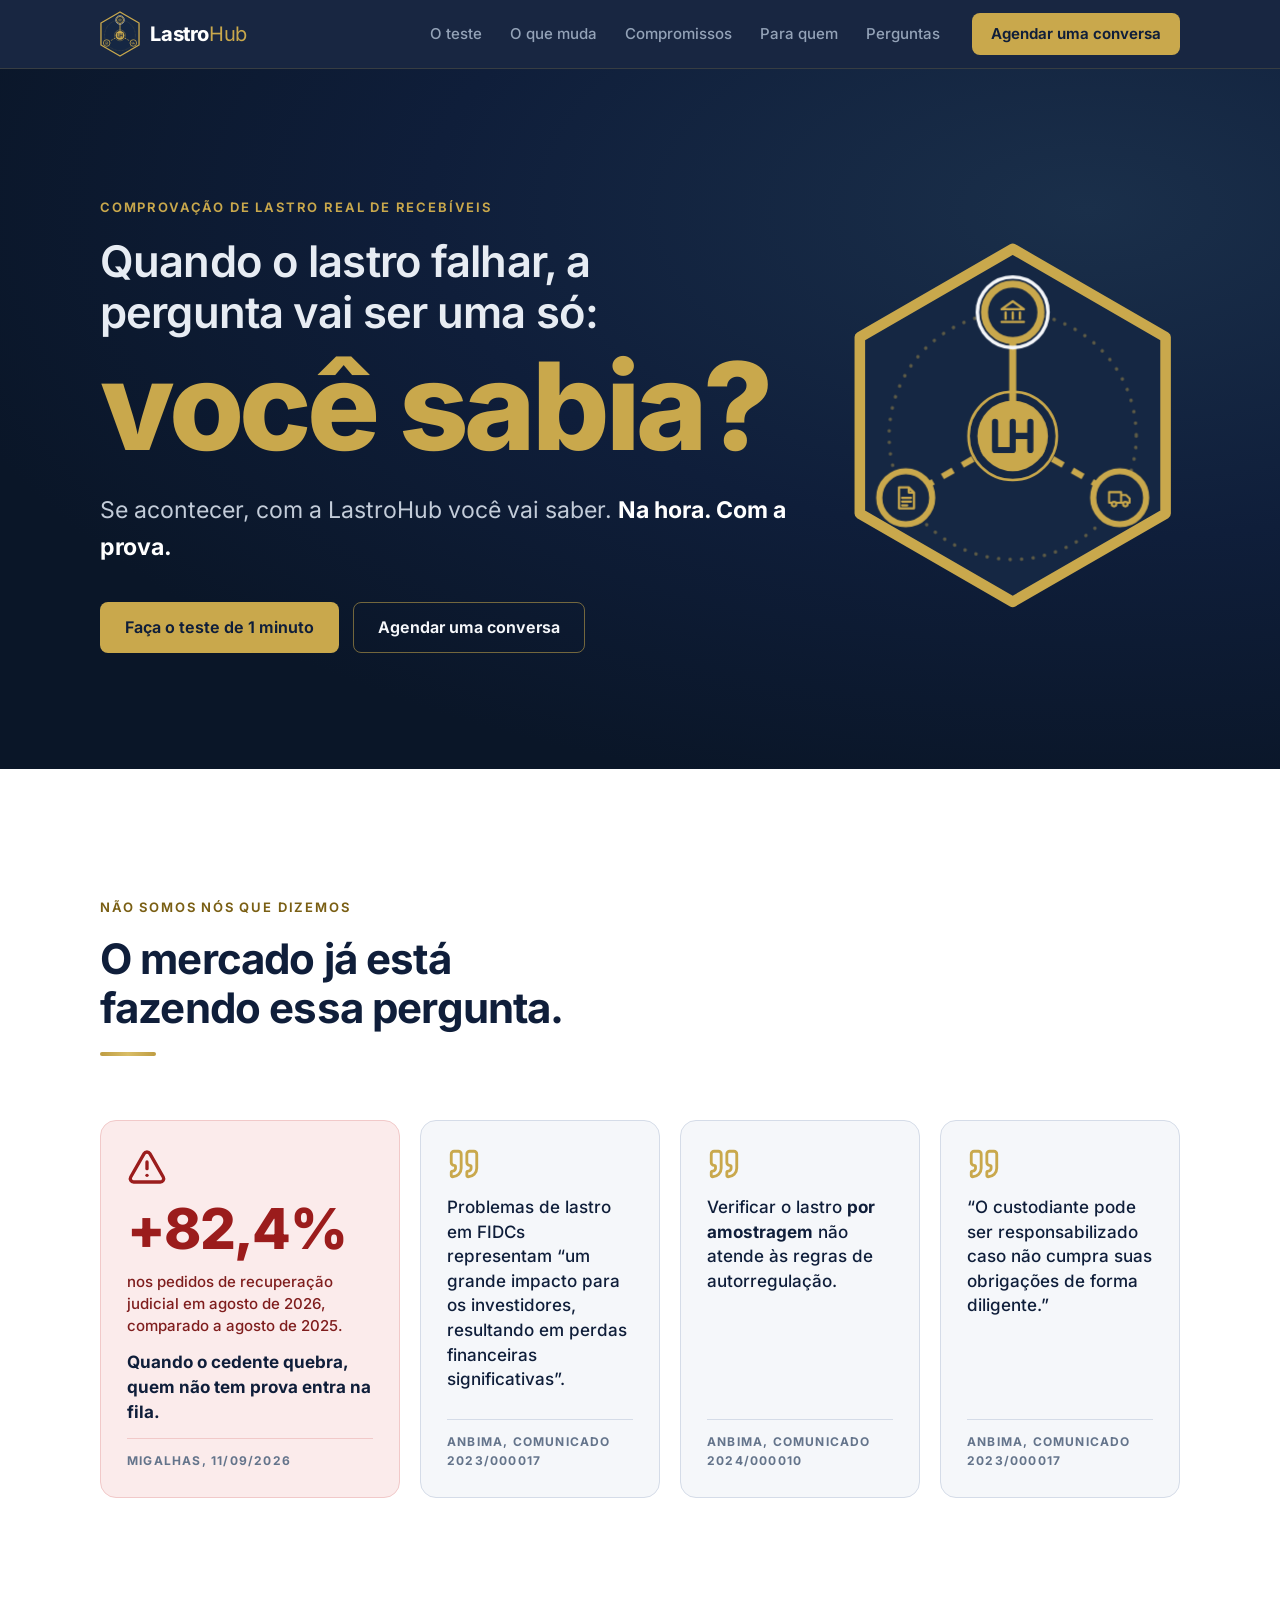
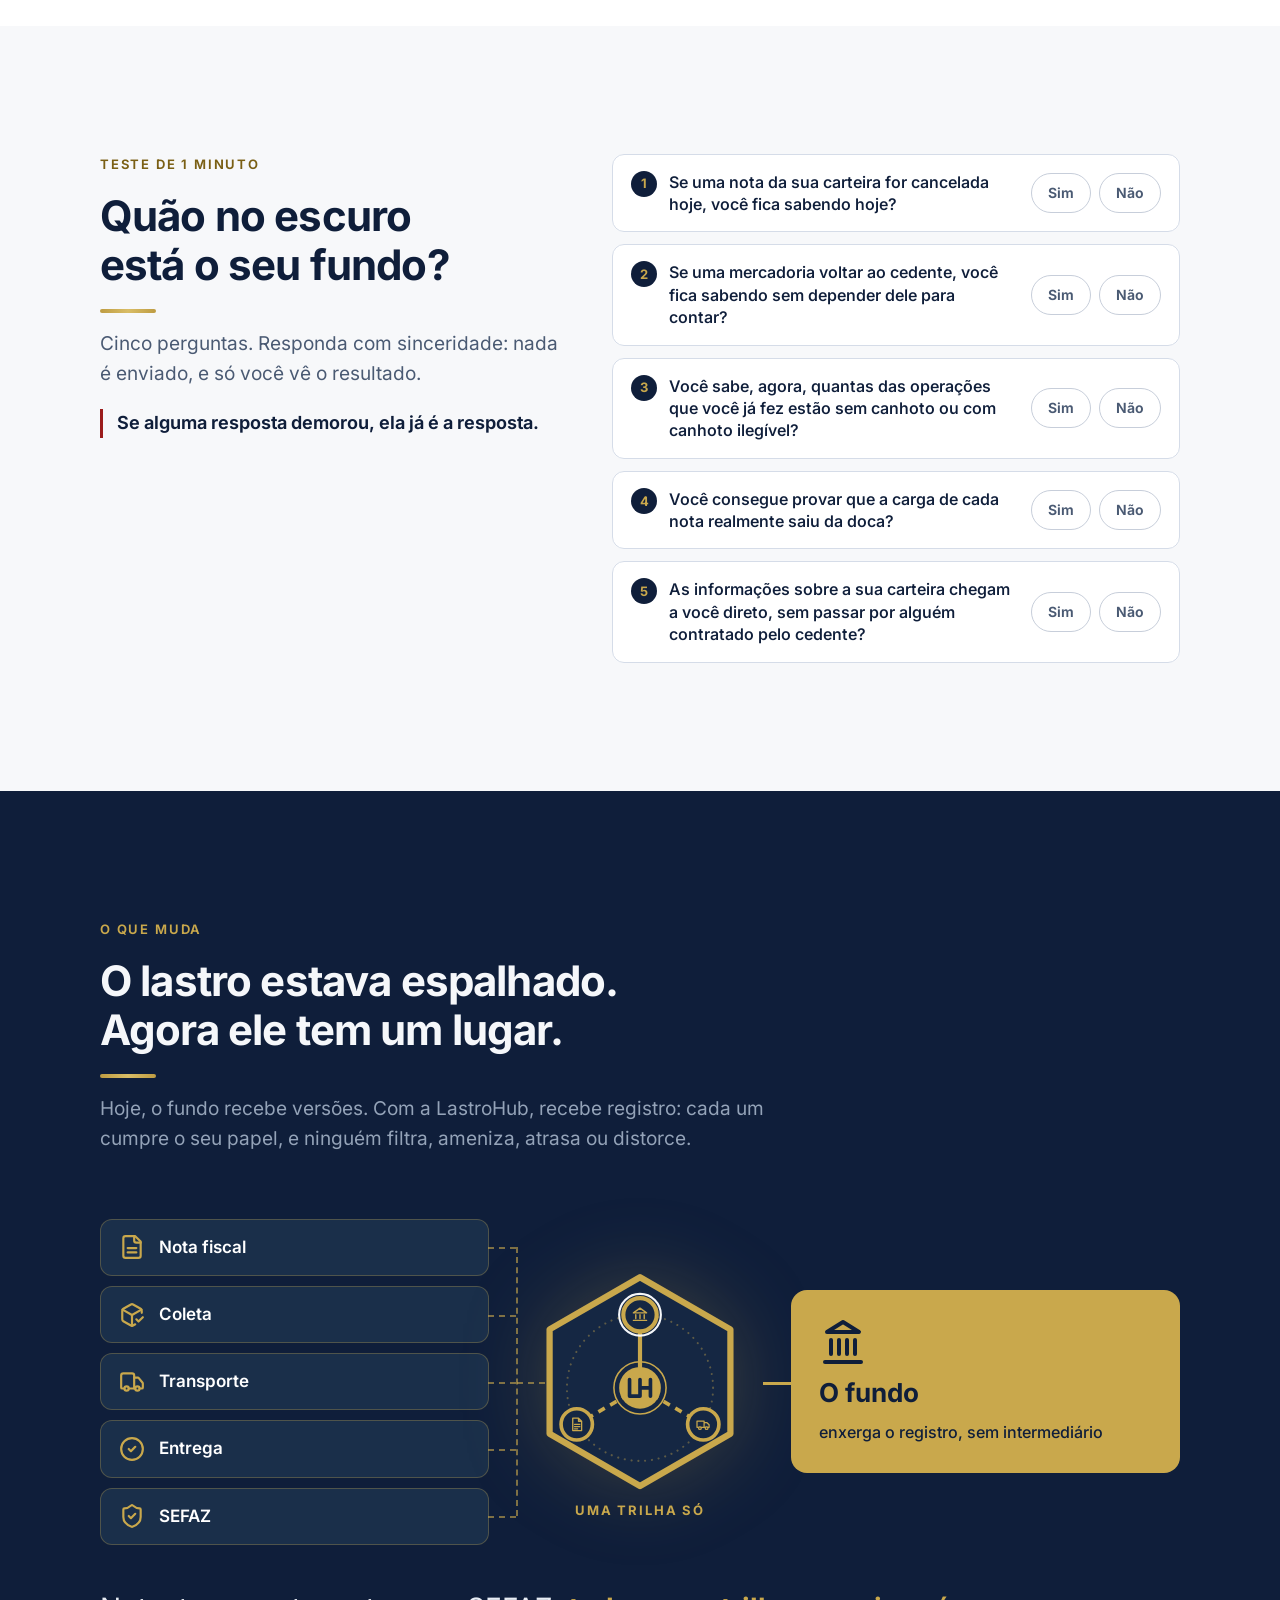
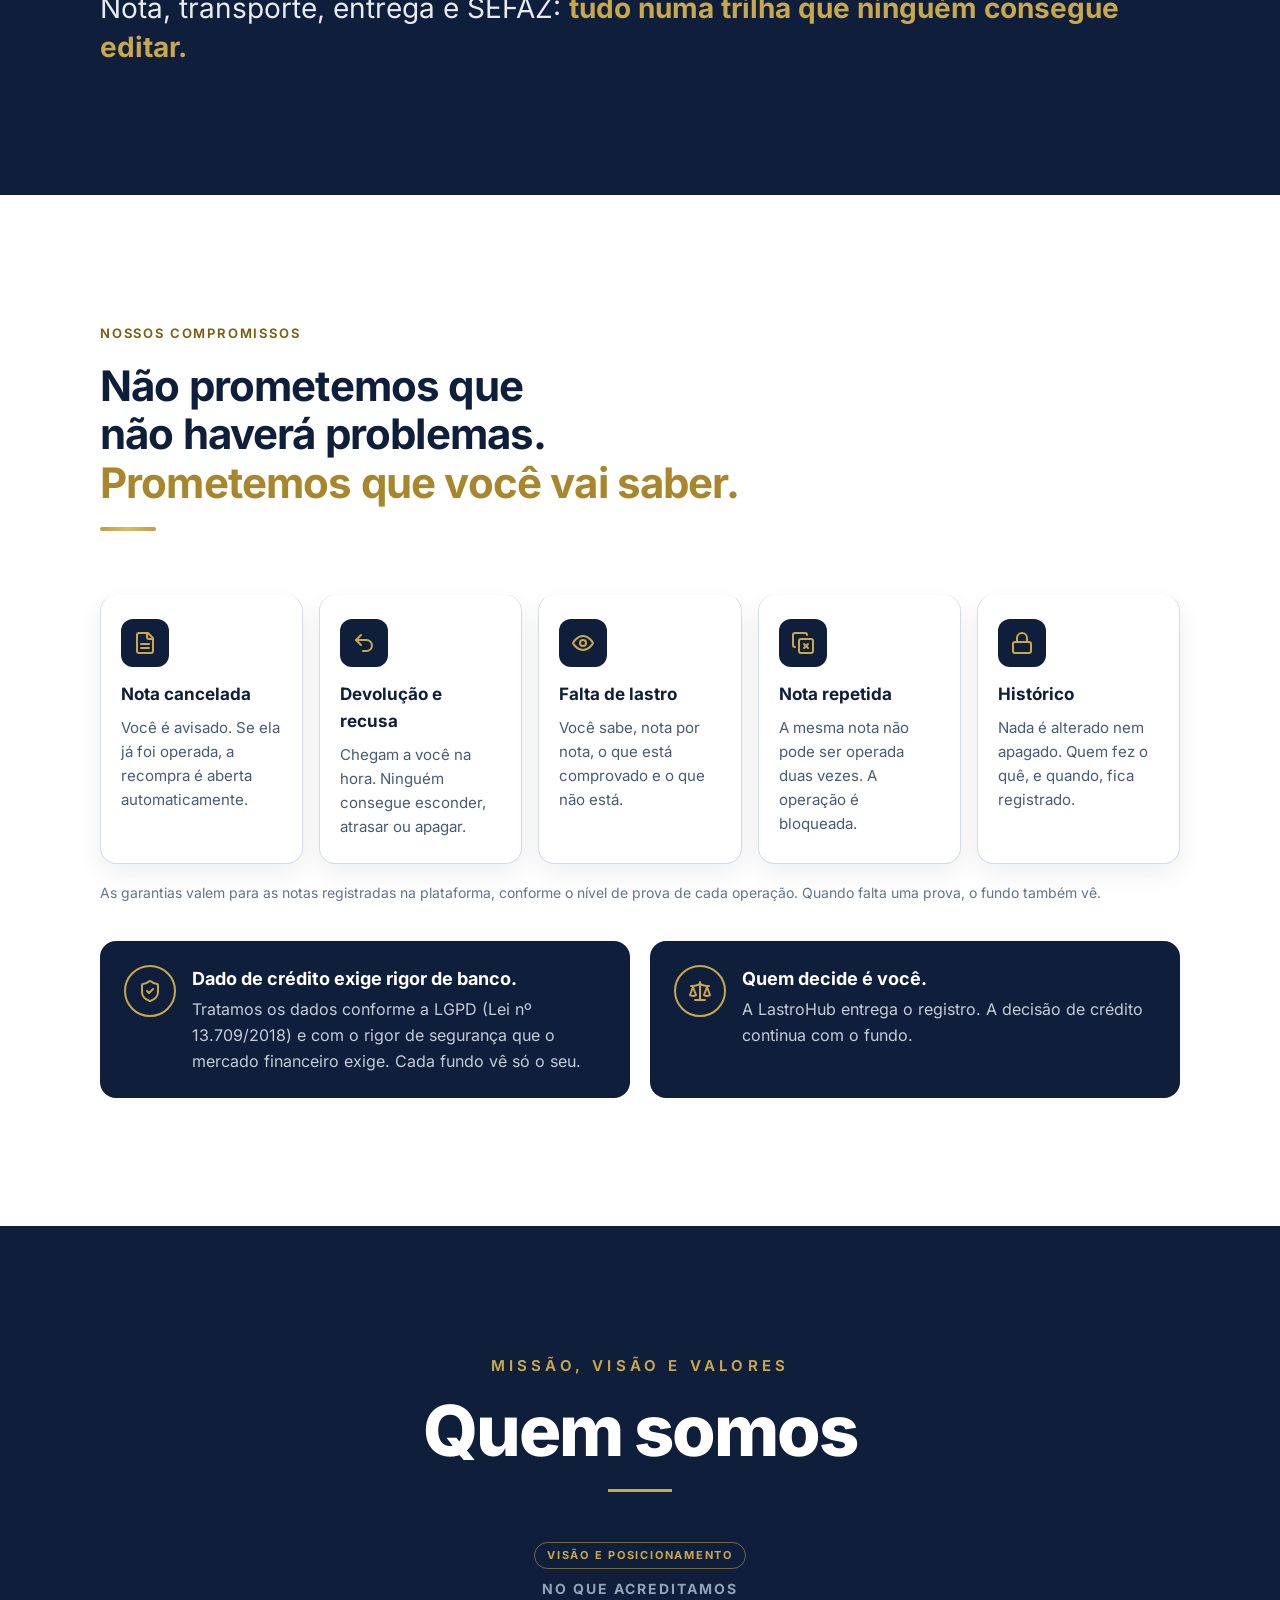
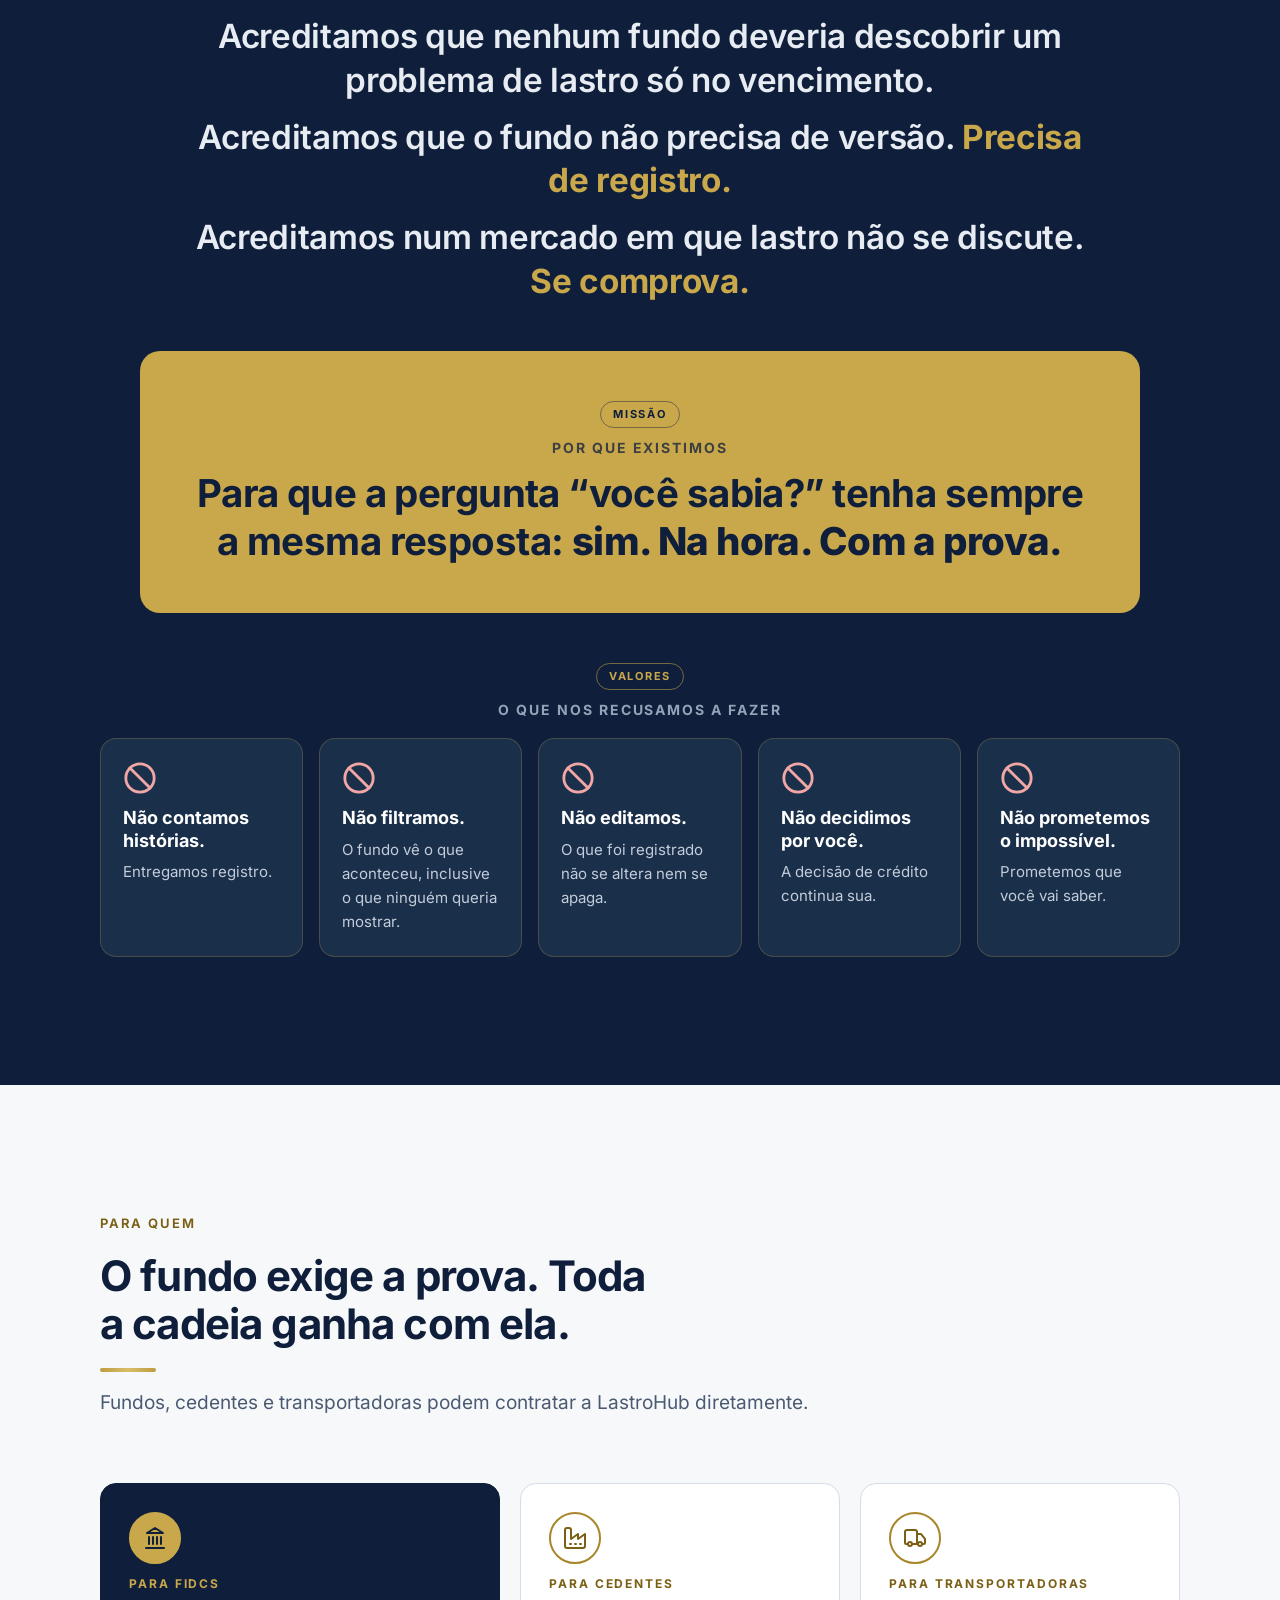
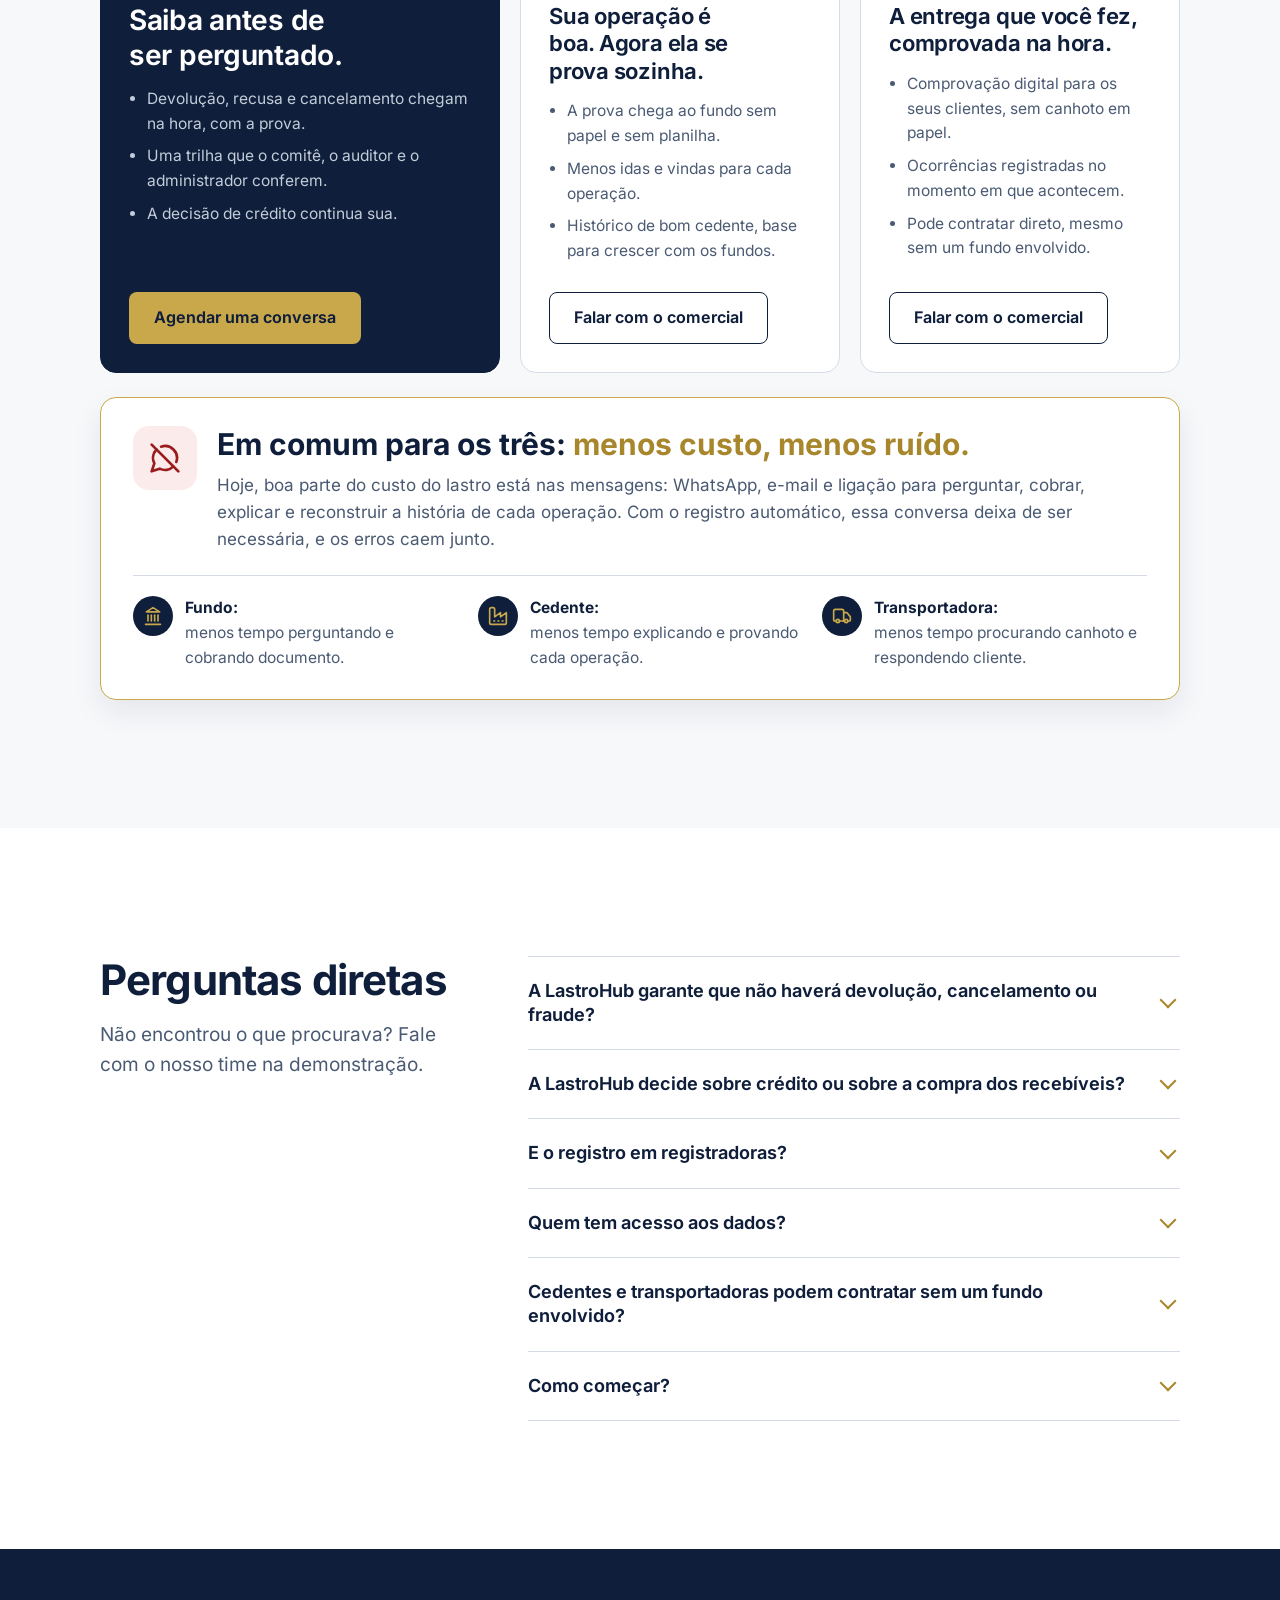
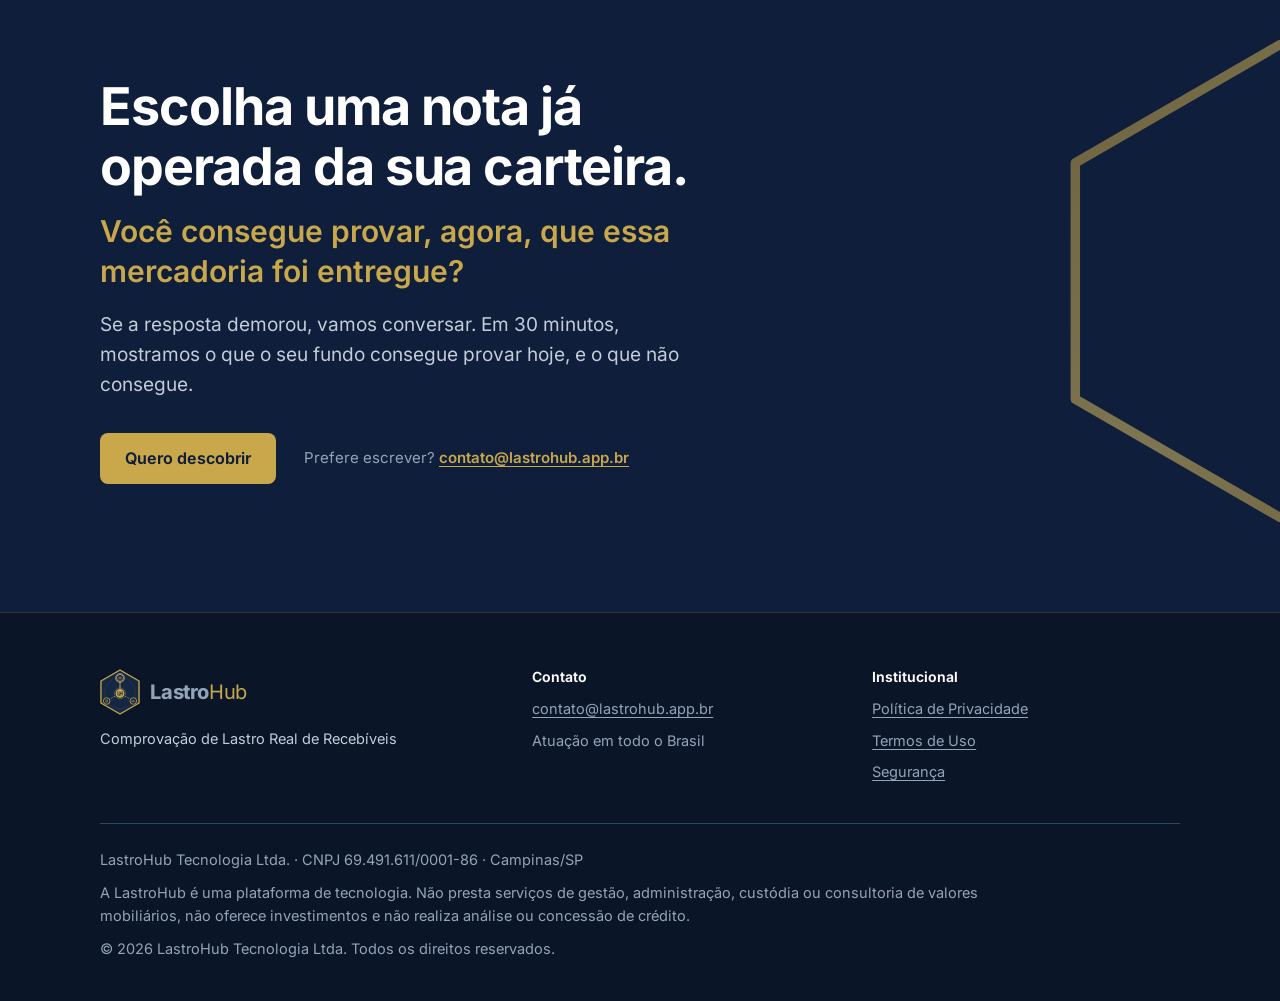
==== commit f72b5ca4: "Add files via upload Site novo: “você sabia?”, teste de 1 minuto, Hub, Quem somos e redução de custo" ====
--- a/index.html
+++ b/index.html
@@ -50,7 +50,20 @@
   <header class="topo">
     <div class="conteudo">
       <a class="marca" href="./" aria-label="LastroHub, início">
-        <svg viewBox="40 14 360 412" aria-hidden="true"><polygon points="220,20 393.2,120 393.2,320 220,420 46.8,320 46.8,120" fill="#152743" stroke="#C9A84C" stroke-width="26" stroke-linejoin="round"/><circle cx="220" cy="232" r="70" fill="#C9A84C"/><path transform="translate(220 232) scale(1.7)" d="M-20 -16V16H0 M0 -16V16 M20 -16V16 M0 0H20" fill="none" stroke="#152743" stroke-width="7" stroke-linecap="round" stroke-linejoin="round"/></svg>
+        <svg viewBox="78 52 364 416" aria-hidden="true"><g transform="translate(40 40)"><polygon points="220,20 393.2,120 393.2,320 220,420 46.8,320 46.8,120" fill="#152743" stroke="#C9A84C" stroke-width="12" stroke-linejoin="round"/>
+<circle cx="220" cy="232" r="140" fill="none" stroke="#C9A84C" stroke-opacity="0.4" stroke-width="4" stroke-linecap="round" stroke-dasharray="0.1 13"/>
+<line x1="220" y1="232" x2="220" y2="92" stroke="#C9A84C" stroke-width="8"/>
+<line x1="220" y1="232" x2="98.8" y2="302" stroke="#C9A84C" stroke-width="7" stroke-dasharray="14 12"/>
+<line x1="220" y1="232" x2="341.2" y2="302" stroke="#C9A84C" stroke-width="7" stroke-dasharray="14 12"/>
+<g transform="translate(220 92)"><circle r="40" fill="none" stroke="#F5F7FA" stroke-width="4"/><circle r="32" fill="#152743" stroke="#C9A84C" stroke-width="8"/>
+<path transform="scale(0.9)" d="M-14 -4L0 -14L14 -4Z M-9 0V8 M0 0V8 M9 0V8 M-14 12H14" fill="none" stroke="#C9A84C" stroke-width="3" stroke-linejoin="round" stroke-linecap="round"/></g>
+<g transform="translate(220 232)"><circle r="50" fill="none" stroke="#C9A84C" stroke-width="3"/><circle r="40" fill="#C9A84C"/>
+<path d="M-20 -16V16H0 M0 -16V16 M20 -16V16 M0 0H20" fill="none" stroke="#152743" stroke-width="7" stroke-linecap="round" stroke-linejoin="round"/></g>
+<g transform="translate(98.8 302)"><circle r="30" fill="#152743" stroke="#C9A84C" stroke-width="7"/>
+<path transform="scale(0.85)" d="M-9 -14H4L11 -7V14H-9Z M4 -14V-7H11 M-5 0H7 M-5 5H7 M-5 10H2" fill="none" stroke="#C9A84C" stroke-width="3" stroke-linejoin="round" stroke-linecap="round"/></g>
+<g transform="translate(341.2 302)"><circle r="30" fill="#152743" stroke="#C9A84C" stroke-width="7"/>
+<g transform="scale(0.8)" fill="none" stroke="#C9A84C" stroke-width="3" stroke-linejoin="round" stroke-linecap="round"><path d="M-15 -8H2V7H-15Z M2 -4H9L14 1V7H2"/>
+<circle cx="-8" cy="9" r="3.2" fill="#152743"/><circle cx="8" cy="9" r="3.2" fill="#152743"/></g></g></g></svg>
         <span><b>Lastro</b><i>Hub</i></span>
       </a>
       <nav class="menu" aria-label="Seções da página">
@@ -184,7 +197,20 @@
         </div>
         <div class="hub" role="img" aria-label="Nota fiscal, coleta, transporte, entrega e SEFAZ se juntam na LastroHub, numa trilha única que chega ao fundo.">
           <ul class="hub__fontes"><li><span><svg viewBox="0 0 24 24" aria-hidden="true"><g fill="none" stroke="currentColor" stroke-width="2" stroke-linecap="round" stroke-linejoin="round"><path d="M15 2H6a2 2 0 0 0-2 2v16a2 2 0 0 0 2 2h12a2 2 0 0 0 2-2V7Z"/><path d="M14 2v4a2 2 0 0 0 2 2h4"/><path d="M16 13H8"/><path d="M16 17H8"/></g></svg></span>Nota fiscal</li><li><span><svg viewBox="0 0 24 24" aria-hidden="true"><g fill="none" stroke="currentColor" stroke-width="2" stroke-linecap="round" stroke-linejoin="round"><path d="M16 16l2 2 4-4"/><path d="M21 10V8a2 2 0 0 0-1-1.73l-7-4a2 2 0 0 0-2 0l-7 4A2 2 0 0 0 3 8v8a2 2 0 0 0 1 1.73l7 4a2 2 0 0 0 2 0l2-1.14"/><path d="M3.29 7 12 12l8.71-5"/><path d="M12 22V12"/></g></svg></span>Coleta</li><li><span><svg viewBox="0 0 24 24" aria-hidden="true"><g fill="none" stroke="currentColor" stroke-width="2" stroke-linecap="round" stroke-linejoin="round"><path d="M14 18V6a2 2 0 0 0-2-2H4a2 2 0 0 0-2 2v11a1 1 0 0 0 1 1h2"/><path d="M15 18H9"/><path d="M19 18h2a1 1 0 0 0 1-1v-3.65a1 1 0 0 0-.22-.62l-3.48-4.35A1 1 0 0 0 17.52 8H14"/><circle cx="17" cy="18" r="2"/><circle cx="7" cy="18" r="2"/></g></svg></span>Transporte</li><li><span><svg viewBox="0 0 24 24" aria-hidden="true"><g fill="none" stroke="currentColor" stroke-width="2" stroke-linecap="round" stroke-linejoin="round"><circle cx="12" cy="12" r="10"/><path d="m9 12 2 2 4-4"/></g></svg></span>Entrega</li><li><span><svg viewBox="0 0 24 24" aria-hidden="true"><g fill="none" stroke="currentColor" stroke-width="2" stroke-linecap="round" stroke-linejoin="round"><path d="M20 13c0 5-3.5 7.5-7.66 8.95a1 1 0 0 1-.67-.01C7.5 20.5 4 18 4 13V6a1 1 0 0 1 1-1c2 0 4.5-1.2 6.24-2.72a1.17 1.17 0 0 1 1.52 0C14.51 3.81 17 5 19 5a1 1 0 0 1 1 1z"/><path d="m9 12 2 2 4-4"/></g></svg></span>SEFAZ</li></ul>
-          <div class="hub__centro"><svg viewBox="40 14 360 412" aria-hidden="true"><polygon points="220,20 393.2,120 393.2,320 220,420 46.8,320 46.8,120" fill="#152743" stroke="#C9A84C" stroke-width="22" stroke-linejoin="round"/><circle cx="220" cy="232" r="70" fill="#C9A84C"/><path transform="translate(220 232) scale(1.7)" d="M-20 -16V16H0 M0 -16V16 M20 -16V16 M0 0H20" fill="none" stroke="#152743" stroke-width="7" stroke-linecap="round" stroke-linejoin="round"/></svg><span>Uma trilha só</span></div>
+          <div class="hub__centro"><svg viewBox="78 52 364 416" aria-hidden="true"><g transform="translate(40 40)"><polygon points="220,20 393.2,120 393.2,320 220,420 46.8,320 46.8,120" fill="#152743" stroke="#C9A84C" stroke-width="12" stroke-linejoin="round"/>
+<circle cx="220" cy="232" r="140" fill="none" stroke="#C9A84C" stroke-opacity="0.4" stroke-width="4" stroke-linecap="round" stroke-dasharray="0.1 13"/>
+<line x1="220" y1="232" x2="220" y2="92" stroke="#C9A84C" stroke-width="8"/>
+<line x1="220" y1="232" x2="98.8" y2="302" stroke="#C9A84C" stroke-width="7" stroke-dasharray="14 12"/>
+<line x1="220" y1="232" x2="341.2" y2="302" stroke="#C9A84C" stroke-width="7" stroke-dasharray="14 12"/>
+<g transform="translate(220 92)"><circle r="40" fill="none" stroke="#F5F7FA" stroke-width="4"/><circle r="32" fill="#152743" stroke="#C9A84C" stroke-width="8"/>
+<path transform="scale(0.9)" d="M-14 -4L0 -14L14 -4Z M-9 0V8 M0 0V8 M9 0V8 M-14 12H14" fill="none" stroke="#C9A84C" stroke-width="3" stroke-linejoin="round" stroke-linecap="round"/></g>
+<g transform="translate(220 232)"><circle r="50" fill="none" stroke="#C9A84C" stroke-width="3"/><circle r="40" fill="#C9A84C"/>
+<path d="M-20 -16V16H0 M0 -16V16 M20 -16V16 M0 0H20" fill="none" stroke="#152743" stroke-width="7" stroke-linecap="round" stroke-linejoin="round"/></g>
+<g transform="translate(98.8 302)"><circle r="30" fill="#152743" stroke="#C9A84C" stroke-width="7"/>
+<path transform="scale(0.85)" d="M-9 -14H4L11 -7V14H-9Z M4 -14V-7H11 M-5 0H7 M-5 5H7 M-5 10H2" fill="none" stroke="#C9A84C" stroke-width="3" stroke-linejoin="round" stroke-linecap="round"/></g>
+<g transform="translate(341.2 302)"><circle r="30" fill="#152743" stroke="#C9A84C" stroke-width="7"/>
+<g transform="scale(0.8)" fill="none" stroke="#C9A84C" stroke-width="3" stroke-linejoin="round" stroke-linecap="round"><path d="M-15 -8H2V7H-15Z M2 -4H9L14 1V7H2"/>
+<circle cx="-8" cy="9" r="3.2" fill="#152743"/><circle cx="8" cy="9" r="3.2" fill="#152743"/></g></g></g></svg><span>Uma trilha só</span></div>
           <div class="hub__destino"><span><svg viewBox="0 0 24 24" aria-hidden="true"><g fill="none" stroke="currentColor" stroke-width="2" stroke-linecap="round" stroke-linejoin="round"><path d="M3 22h18"/><path d="M6 18v-7"/><path d="M10 18v-7"/><path d="M14 18v-7"/><path d="M18 18v-7"/><path d="M12 2 20 7H4z"/></g></svg></span><b>O fundo</b><small>enxerga o registro, sem intermediário</small></div>
         </div>
         <p class="hub__frase">Nota, transporte, entrega e SEFAZ: <b>tudo numa trilha que ninguém consegue editar.</b></p>
@@ -210,8 +236,8 @@
     <!-- ================= 5B. QUEM SOMOS ================= -->
     <section class="secao secao--escura quemsomos" id="quem-somos" aria-labelledby="t-quemsomos">
       <div class="conteudo">
-        <span class="sobretitulo">Quem somos</span>
-        <h2 id="t-quemsomos" class="sr">Missão, visão, valores e posicionamento</h2>
+        <span class="sobretitulo">Missão, visão e valores</span>
+        <h2 id="t-quemsomos" class="qs__titulo">Quem somos</h2>
         <div class="crenca">
           <span class="rotulo">Visão e posicionamento</span>
           <h3>No que acreditamos</h3>
@@ -262,6 +288,20 @@
             <a class="botao botao--contorno" data-acao="comercial" href="#contato">Falar com o comercial</a>
           </article>
         </div>
+              <div class="custo4">
+          <div class="custo4__topo">
+            <span class="custo4__icone"><svg viewBox="0 0 24 24" aria-hidden="true"><g fill="none" stroke="currentColor" stroke-width="2" stroke-linecap="round" stroke-linejoin="round"><path d="M20.5 14.9A9 9 0 0 0 9.1 3.5"/><path d="m2 2 20 20"/><path d="M5.6 5.6C3 8.3 2.2 12.5 4 16l-2 6 6-2c3.4 1.8 7.6 1.1 10.3-1.7"/></g></svg></span>
+            <div>
+              <p class="custo4__titulo">Em comum para os três: <b>menos custo, menos ruído.</b></p>
+              <p class="custo4__texto">Hoje, boa parte do custo do lastro está nas mensagens: WhatsApp, e-mail e ligação para perguntar, cobrar, explicar e reconstruir a história de cada operação. Com o registro automático, essa conversa deixa de ser necessária, e os erros caem junto.</p>
+            </div>
+          </div>
+          <ul class="custo4__lista">
+            <li><span><svg viewBox="0 0 24 24" aria-hidden="true"><g fill="none" stroke="currentColor" stroke-width="2" stroke-linecap="round" stroke-linejoin="round"><path d="M3 22h18"/><path d="M6 18v-7"/><path d="M10 18v-7"/><path d="M14 18v-7"/><path d="M18 18v-7"/><path d="M12 2 20 7H4z"/></g></svg></span><b>Fundo:</b> menos tempo perguntando e cobrando documento.</li>
+            <li><span><svg viewBox="0 0 24 24" aria-hidden="true"><g fill="none" stroke="currentColor" stroke-width="2" stroke-linecap="round" stroke-linejoin="round"><path d="M2 20a2 2 0 0 0 2 2h16a2 2 0 0 0 2-2V8l-7 5V8l-7 5V4a2 2 0 0 0-2-2H4a2 2 0 0 0-2 2Z"/><path d="M17 18h1"/><path d="M12 18h1"/><path d="M7 18h1"/></g></svg></span><b>Cedente:</b> menos tempo explicando e provando cada operação.</li>
+            <li><span><svg viewBox="0 0 24 24" aria-hidden="true"><g fill="none" stroke="currentColor" stroke-width="2" stroke-linecap="round" stroke-linejoin="round"><path d="M14 18V6a2 2 0 0 0-2-2H4a2 2 0 0 0-2 2v11a1 1 0 0 0 1 1h2"/><path d="M15 18H9"/><path d="M19 18h2a1 1 0 0 0 1-1v-3.65a1 1 0 0 0-.22-.62l-3.48-4.35A1 1 0 0 0 17.52 8H14"/><circle cx="17" cy="18" r="2"/><circle cx="7" cy="18" r="2"/></g></svg></span><b>Transportadora:</b> menos tempo procurando canhoto e respondendo cliente.</li>
+          </ul>
+        </div>
       </div>
     </section>
 
@@ -277,7 +317,7 @@
           <details><summary>A LastroHub decide sobre crédito ou sobre a compra dos recebíveis?</summary><p>Não. A decisão de crédito e de aquisição é sempre do fundo. A plataforma entrega a evidência e sinaliza divergências.</p></details>
           <details><summary>E o registro em registradoras?</summary><p>A LastroHub não substitui o registro. A registradora registra o recebível; a LastroHub comprova a operação física por trás dele: a coleta, o transporte e a entrega.</p></details>
           <details><summary>Quem tem acesso aos dados?</summary><p>Cada empresa vê apenas os próprios dados, conforme os perfis de acesso definidos. As ações ficam registradas na trilha de auditoria. Saiba mais na <a href="privacidade.html">Política de Privacidade</a>.</p></details>
-          <details><summary>A transportadora pode contratar sem um fundo envolvido?</summary><p>Sim. A transportadora pode contratar a LastroHub diretamente para comprovar entregas aos próprios clientes e organizar suas ocorrências.</p></details>
+          <details><summary>Cedentes e transportadoras podem contratar sem um fundo envolvido?</summary><p>Sim. O cedente pode contratar a LastroHub para comprovar as próprias operações aos fundos com que trabalha. A transportadora pode contratar para comprovar entregas aos próprios clientes e organizar suas ocorrências.</p></details>
           <details><summary>Como começar?</summary><p>Agende uma conversa de 30 minutos. Olhamos juntos a sua operação e mostramos o que o seu fundo consegue provar hoje. As condições comerciais são apresentadas pelo nosso time.</p></details>
         </div>
       </div>
@@ -306,7 +346,20 @@
       <div class="rodape__grade">
         <div>
           <a class="marca" href="./" aria-label="LastroHub, início">
-            <svg viewBox="40 14 360 412" aria-hidden="true"><polygon points="220,20 393.2,120 393.2,320 220,420 46.8,320 46.8,120" fill="#152743" stroke="#C9A84C" stroke-width="26" stroke-linejoin="round"/><circle cx="220" cy="232" r="70" fill="#C9A84C"/><path transform="translate(220 232) scale(1.7)" d="M-20 -16V16H0 M0 -16V16 M20 -16V16 M0 0H20" fill="none" stroke="#152743" stroke-width="7" stroke-linecap="round" stroke-linejoin="round"/></svg>
+            <svg viewBox="78 52 364 416" aria-hidden="true"><g transform="translate(40 40)"><polygon points="220,20 393.2,120 393.2,320 220,420 46.8,320 46.8,120" fill="#152743" stroke="#C9A84C" stroke-width="12" stroke-linejoin="round"/>
+<circle cx="220" cy="232" r="140" fill="none" stroke="#C9A84C" stroke-opacity="0.4" stroke-width="4" stroke-linecap="round" stroke-dasharray="0.1 13"/>
+<line x1="220" y1="232" x2="220" y2="92" stroke="#C9A84C" stroke-width="8"/>
+<line x1="220" y1="232" x2="98.8" y2="302" stroke="#C9A84C" stroke-width="7" stroke-dasharray="14 12"/>
+<line x1="220" y1="232" x2="341.2" y2="302" stroke="#C9A84C" stroke-width="7" stroke-dasharray="14 12"/>
+<g transform="translate(220 92)"><circle r="40" fill="none" stroke="#F5F7FA" stroke-width="4"/><circle r="32" fill="#152743" stroke="#C9A84C" stroke-width="8"/>
+<path transform="scale(0.9)" d="M-14 -4L0 -14L14 -4Z M-9 0V8 M0 0V8 M9 0V8 M-14 12H14" fill="none" stroke="#C9A84C" stroke-width="3" stroke-linejoin="round" stroke-linecap="round"/></g>
+<g transform="translate(220 232)"><circle r="50" fill="none" stroke="#C9A84C" stroke-width="3"/><circle r="40" fill="#C9A84C"/>
+<path d="M-20 -16V16H0 M0 -16V16 M20 -16V16 M0 0H20" fill="none" stroke="#152743" stroke-width="7" stroke-linecap="round" stroke-linejoin="round"/></g>
+<g transform="translate(98.8 302)"><circle r="30" fill="#152743" stroke="#C9A84C" stroke-width="7"/>
+<path transform="scale(0.85)" d="M-9 -14H4L11 -7V14H-9Z M4 -14V-7H11 M-5 0H7 M-5 5H7 M-5 10H2" fill="none" stroke="#C9A84C" stroke-width="3" stroke-linejoin="round" stroke-linecap="round"/></g>
+<g transform="translate(341.2 302)"><circle r="30" fill="#152743" stroke="#C9A84C" stroke-width="7"/>
+<g transform="scale(0.8)" fill="none" stroke="#C9A84C" stroke-width="3" stroke-linejoin="round" stroke-linecap="round"><path d="M-15 -8H2V7H-15Z M2 -4H9L14 1V7H2"/>
+<circle cx="-8" cy="9" r="3.2" fill="#152743"/><circle cx="8" cy="9" r="3.2" fill="#152743"/></g></g></g></svg>
             <span><b>Lastro</b><i>Hub</i></span>
           </a>
           <p class="rodape__assinatura">Comprovação de Lastro Real de Recebíveis</p>
--- a/assets/css/site.css
+++ b/assets/css/site.css
@@ -888,3 +888,35 @@
 .nao__lista span:last-child { color: #C3CCD9; font-size: 15px; }
 @media (max-width: 1100px) { .nao__lista { grid-template-columns: repeat(2, minmax(0, 1fr)); } }
 @media (max-width: 640px) { .nao__lista { grid-template-columns: minmax(0, 1fr); } }
+/* hub: enquadramento centralizado */
+.hub { align-items: center; }
+.hub__centro { justify-content: center; }
+.hub__centro span { position: absolute; top: calc(100% + 10px); left: 50%; transform: translateX(-50%); white-space: nowrap; }
+.hub__centro svg { width: 190px; }
+.hub__centro::before { top: 50% !important; left: -28px; width: 28px; }
+.hub__destino { align-self: center; }
+/* Quem somos: centralizado e com mais destaque */
+.quemsomos { text-align: center; }
+.quemsomos .sobretitulo { display: block; font-size: 15px; letter-spacing: .28em; }
+.quemsomos .qs__titulo { margin: 10px auto 0; color: #fff; font-size: clamp(40px, 5.5vw, 72px); line-height: 1; font-weight: 800; letter-spacing: -.03em; }
+.quemsomos .qs__titulo::after { content: ""; display: block; width: 64px; height: 3px; margin: 22px auto 0; background: var(--dourado); }
+.crenca { margin-top: 48px; }
+.crenca__lista { max-width: 920px; margin-left: auto; margin-right: auto; }
+.missao { max-width: 1000px; margin-left: auto; margin-right: auto; }
+.nao__lista li { text-align: left; }
+.hub__fontes::after { top: 28.5px; bottom: 28.5px; right: -29px; }
+.marca svg { width: 40px; height: 46px; }
+/* ---------- Redução de custos (comum aos três) ---------- */
+.custo4 { margin-top: 24px; padding: 28px 32px; border-radius: 16px; background: #fff; border: 1.5px solid #C9A84C; box-shadow: 0 12px 30px rgba(15,30,58,.08); }
+.custo4__topo { display: grid; grid-template-columns: 64px 1fr; gap: 20px; align-items: start; }
+.custo4__icone { width: 64px; height: 64px; border-radius: 16px; display: grid; place-items: center; background: #FBEBEB; color: #9B1C1C; }
+.custo4__icone svg { width: 32px; height: 32px; }
+.custo4__titulo { margin: 0; color: #0F1E3A; font-size: clamp(22px, 2.4vw, 30px); font-weight: 700; line-height: 1.2; }
+.custo4__titulo b { color: #A8862B; }
+.custo4__texto { margin: 10px 0 0; color: #4A5A73; font-size: 17px; max-width: 920px; }
+.custo4__lista { list-style: none; padding: 20px 0 0; margin: 22px 0 0; border-top: 1px solid #D5DCE8; display: grid; grid-template-columns: repeat(3, minmax(0, 1fr)); gap: 20px; }
+.custo4__lista li { display: grid; grid-template-columns: 40px 1fr; column-gap: 12px; align-items: start; color: #4A5A73; font-size: 15.5px; }
+.custo4__lista li span { grid-row: 1 / 3; width: 40px; height: 40px; border-radius: 50%; display: grid; place-items: center; background: #0F1E3A; color: #C9A84C; }
+.custo4__lista li span svg { width: 20px; height: 20px; }
+.custo4__lista b { color: #0F1E3A; }
+@media (max-width: 860px) { .custo4 { padding: 22px; } .custo4__topo { grid-template-columns: minmax(0, 1fr); } .custo4__lista { grid-template-columns: minmax(0, 1fr); } }
